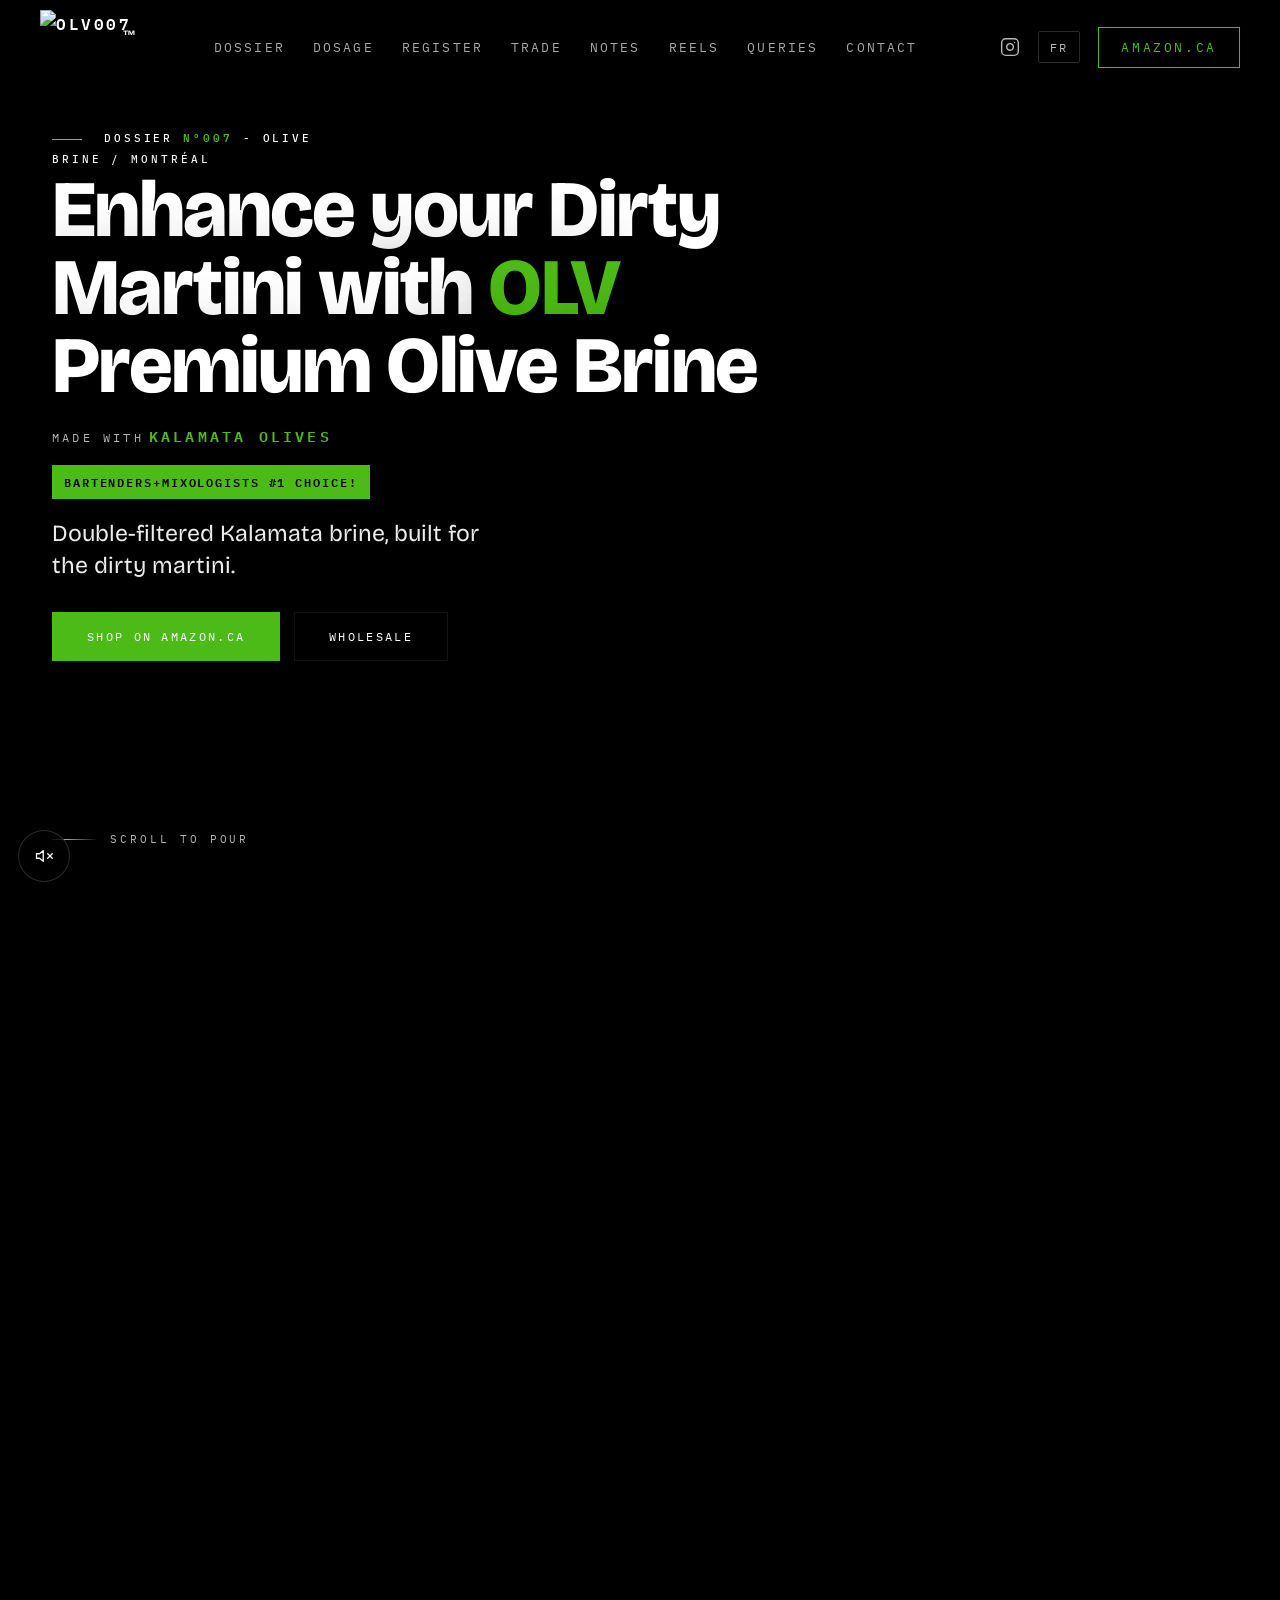
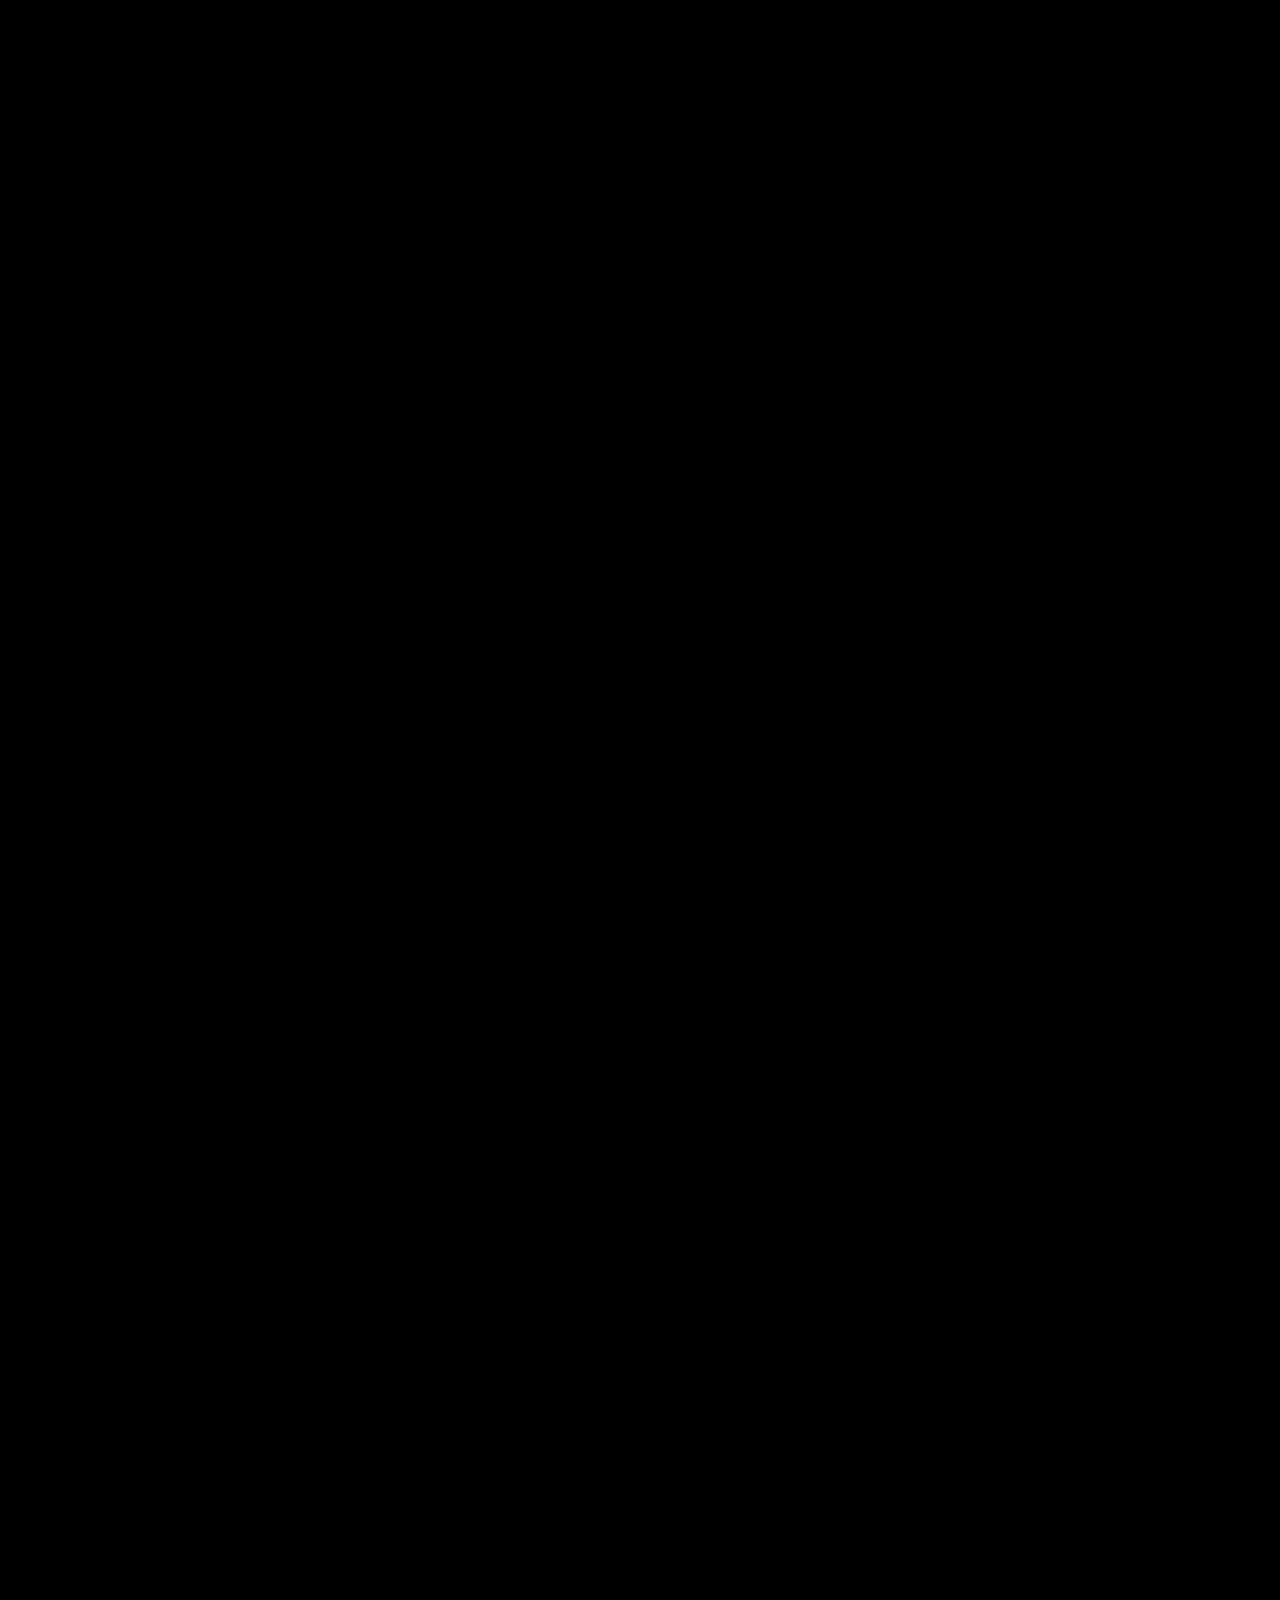
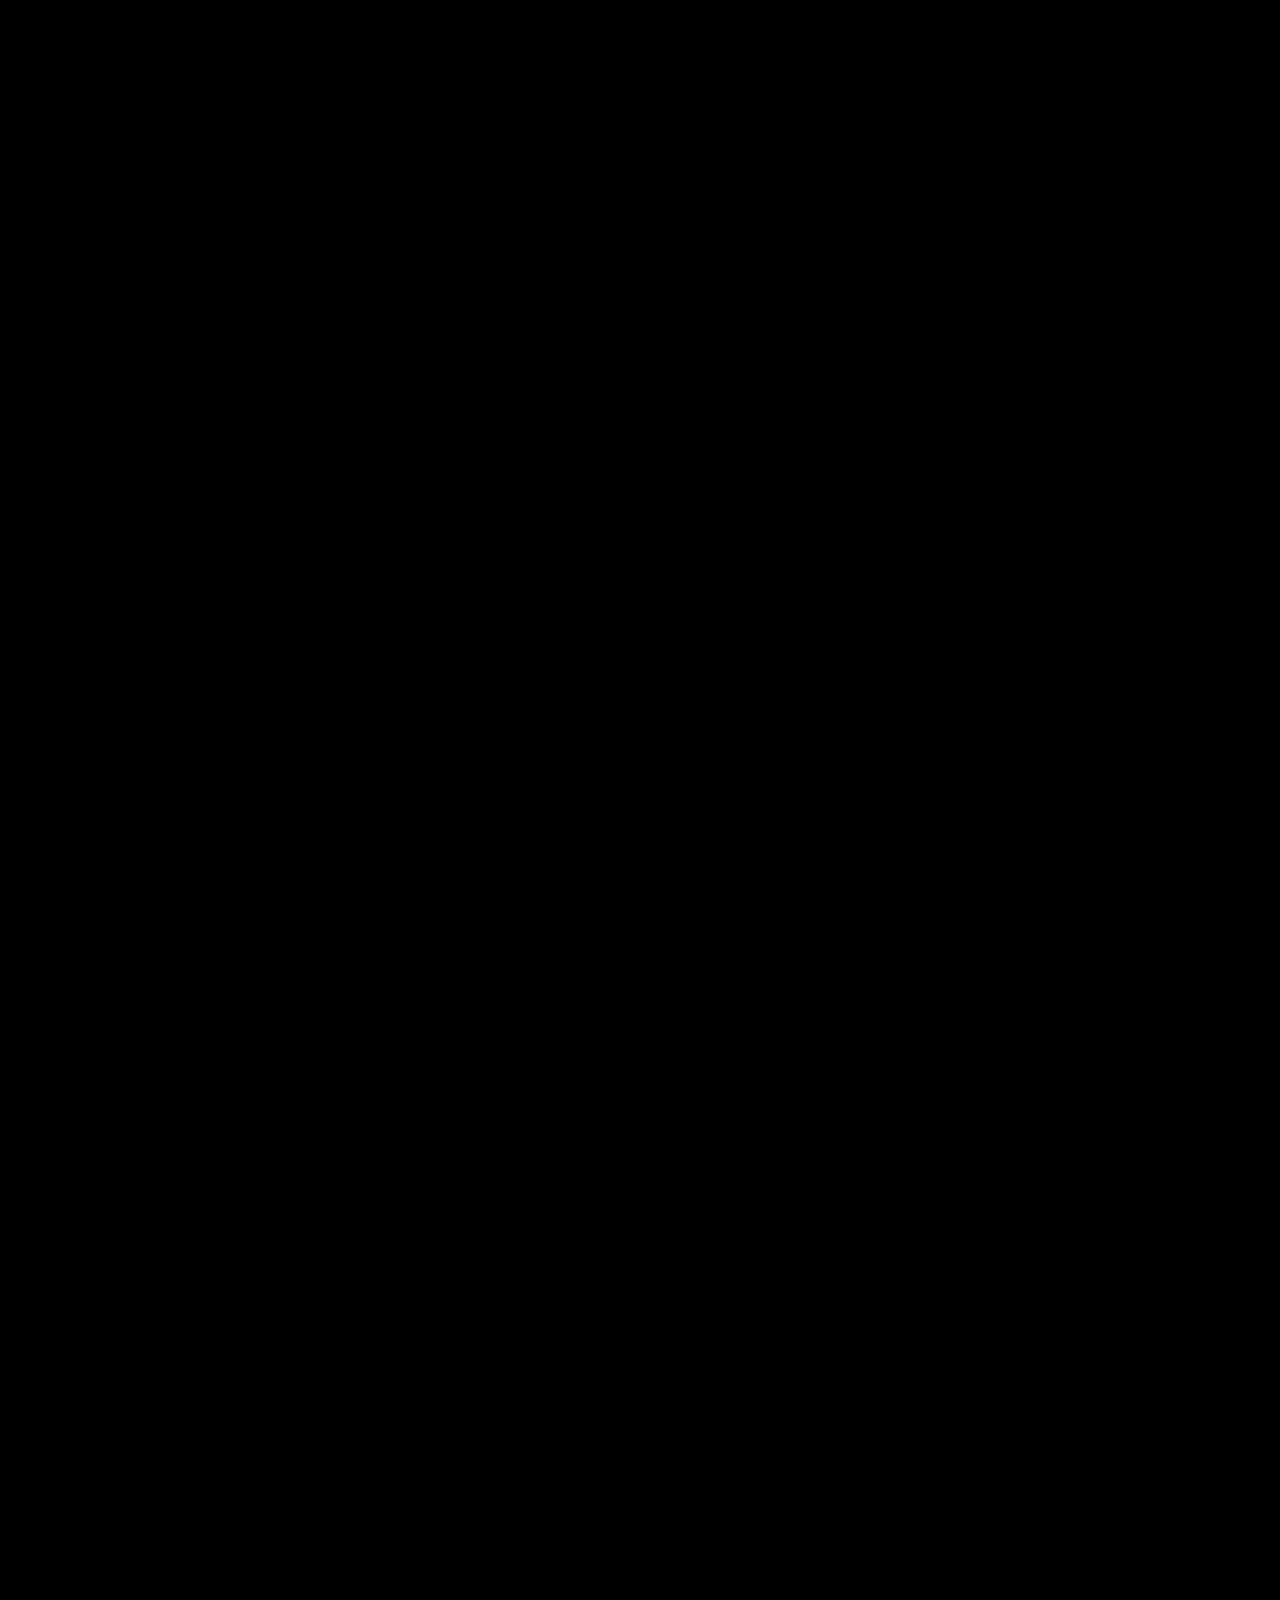
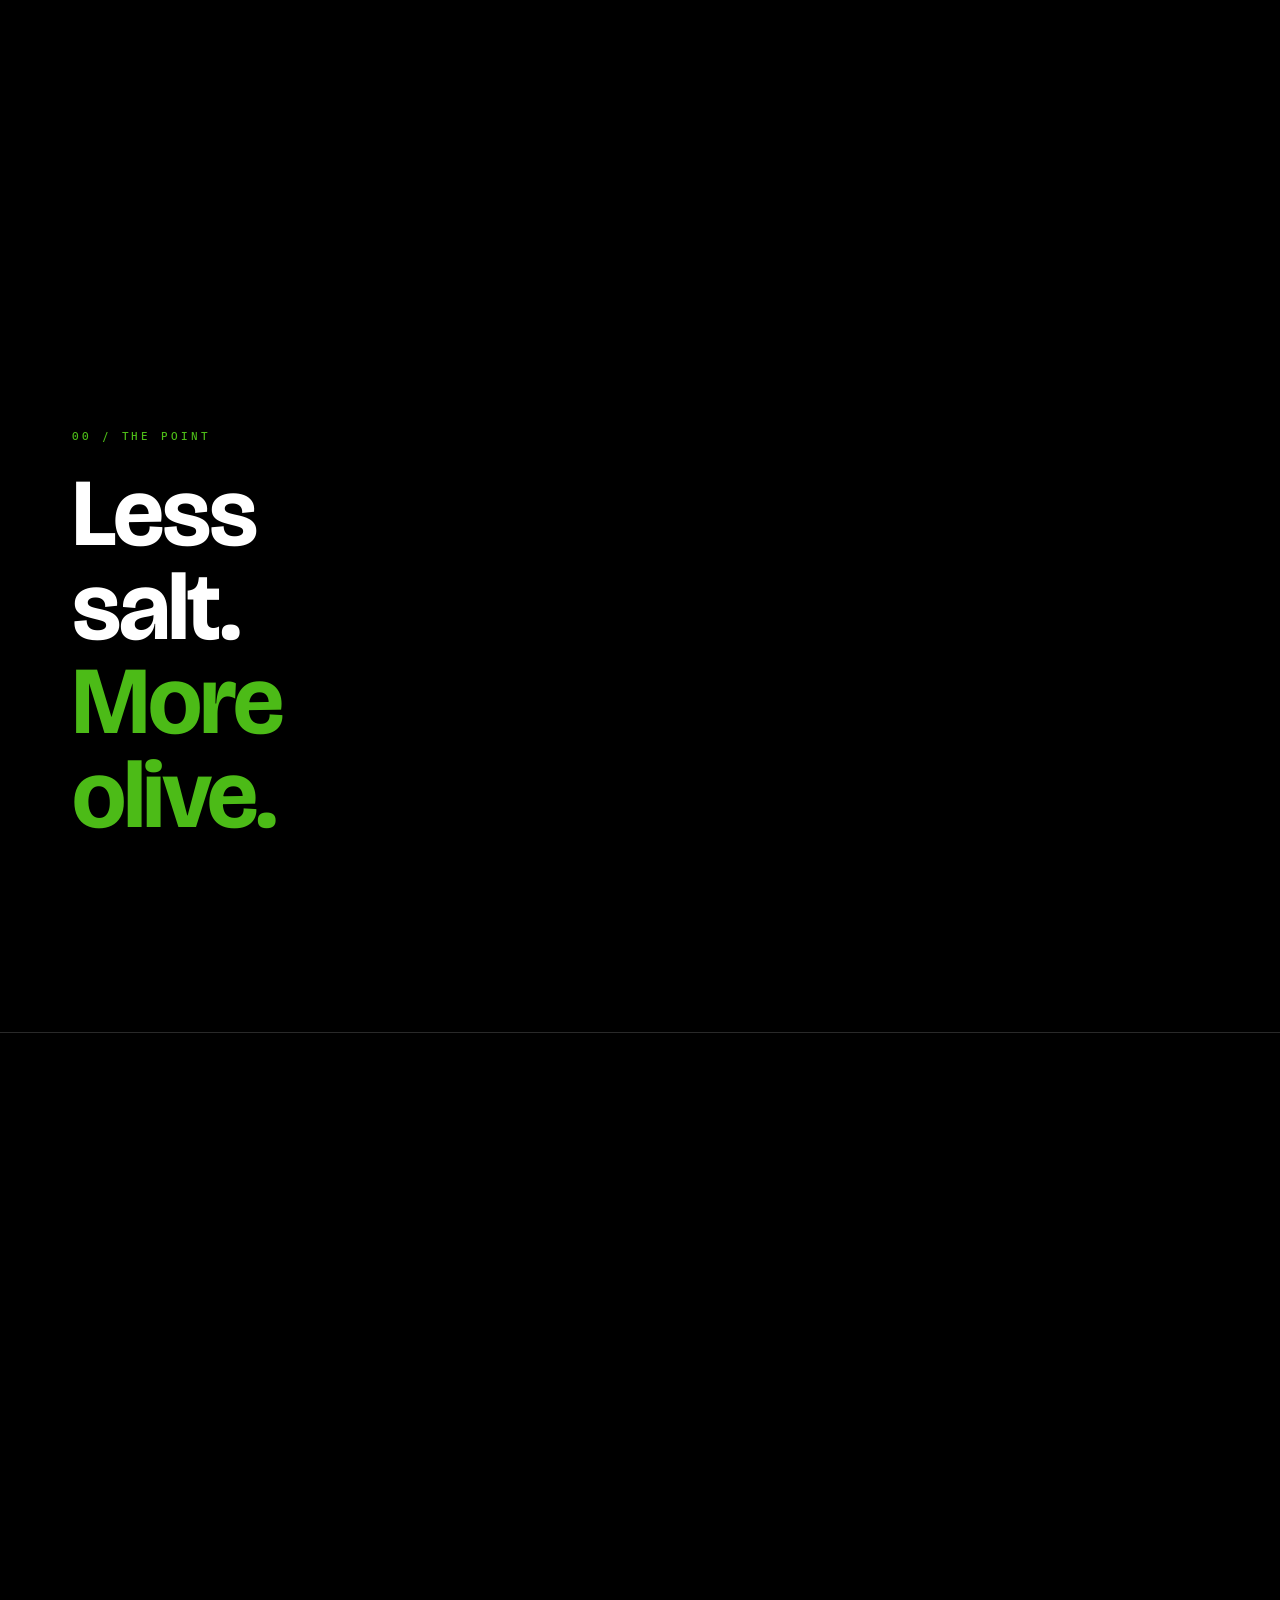
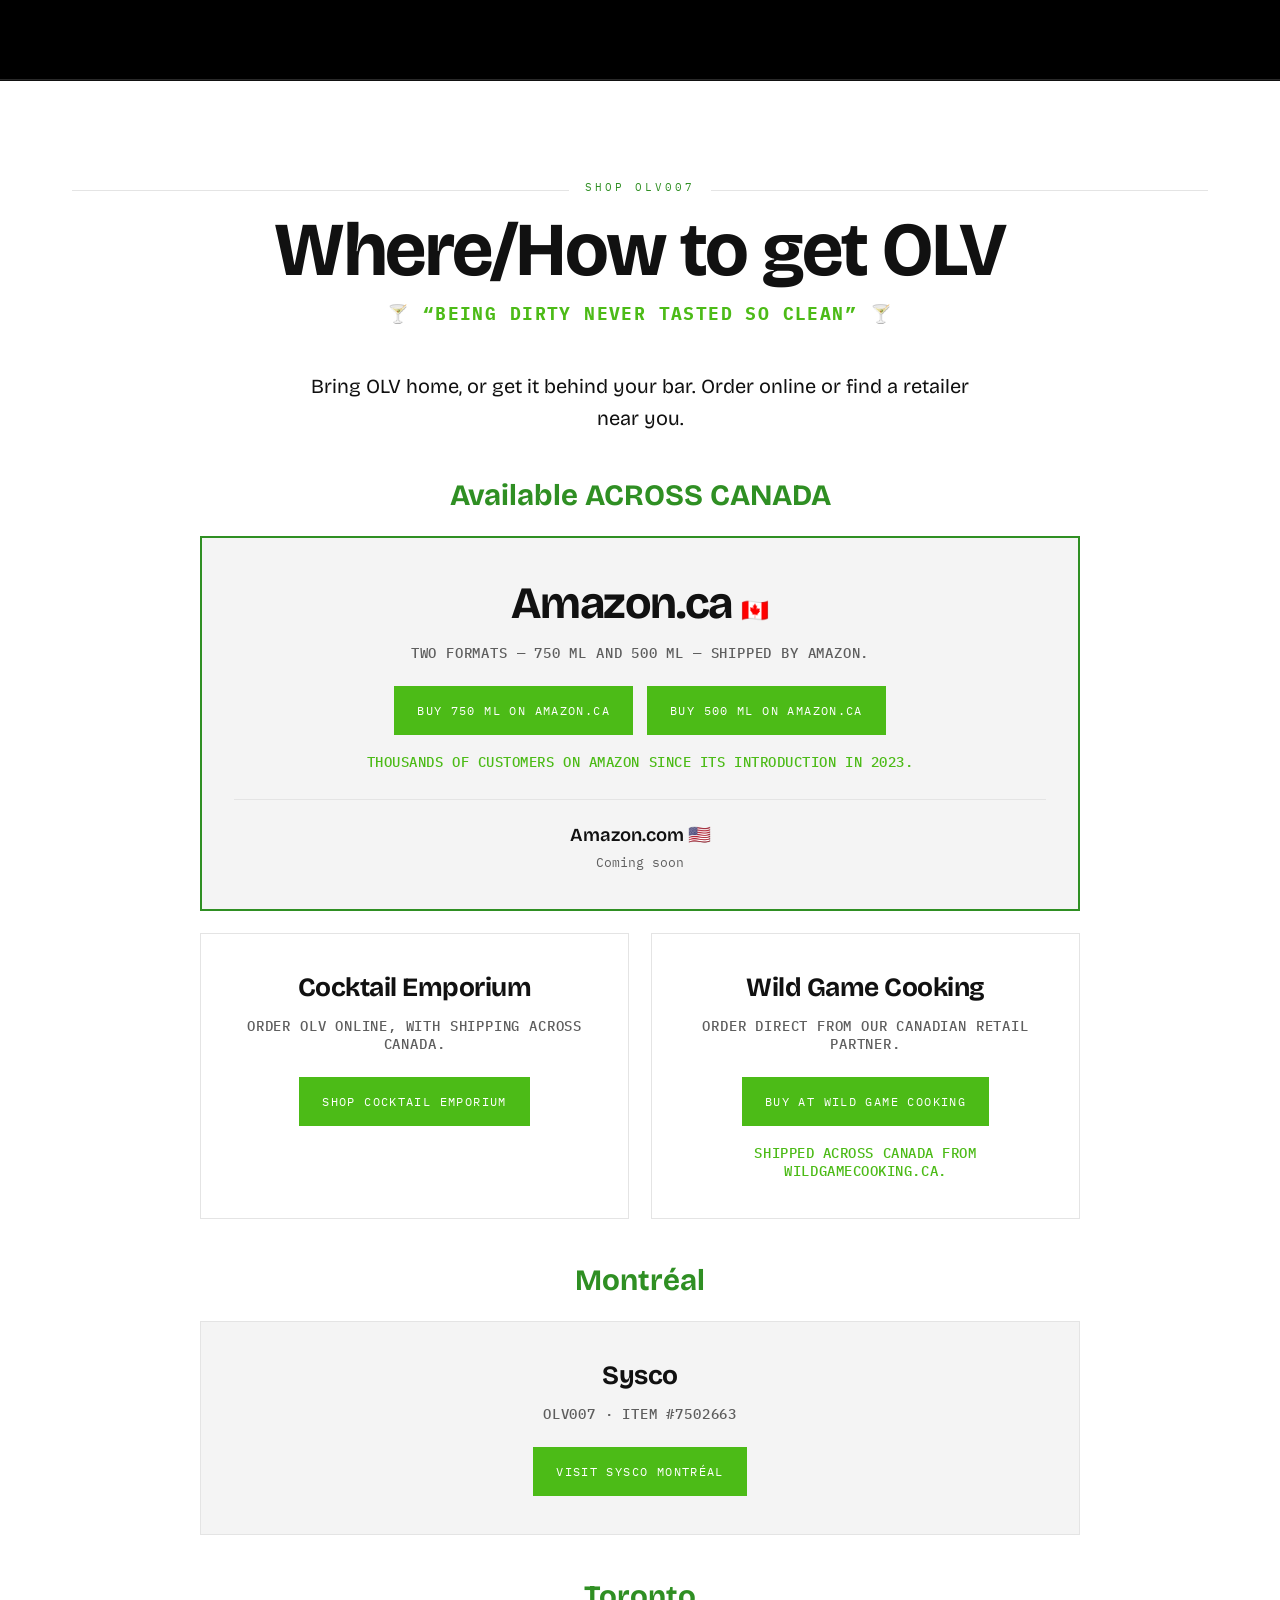
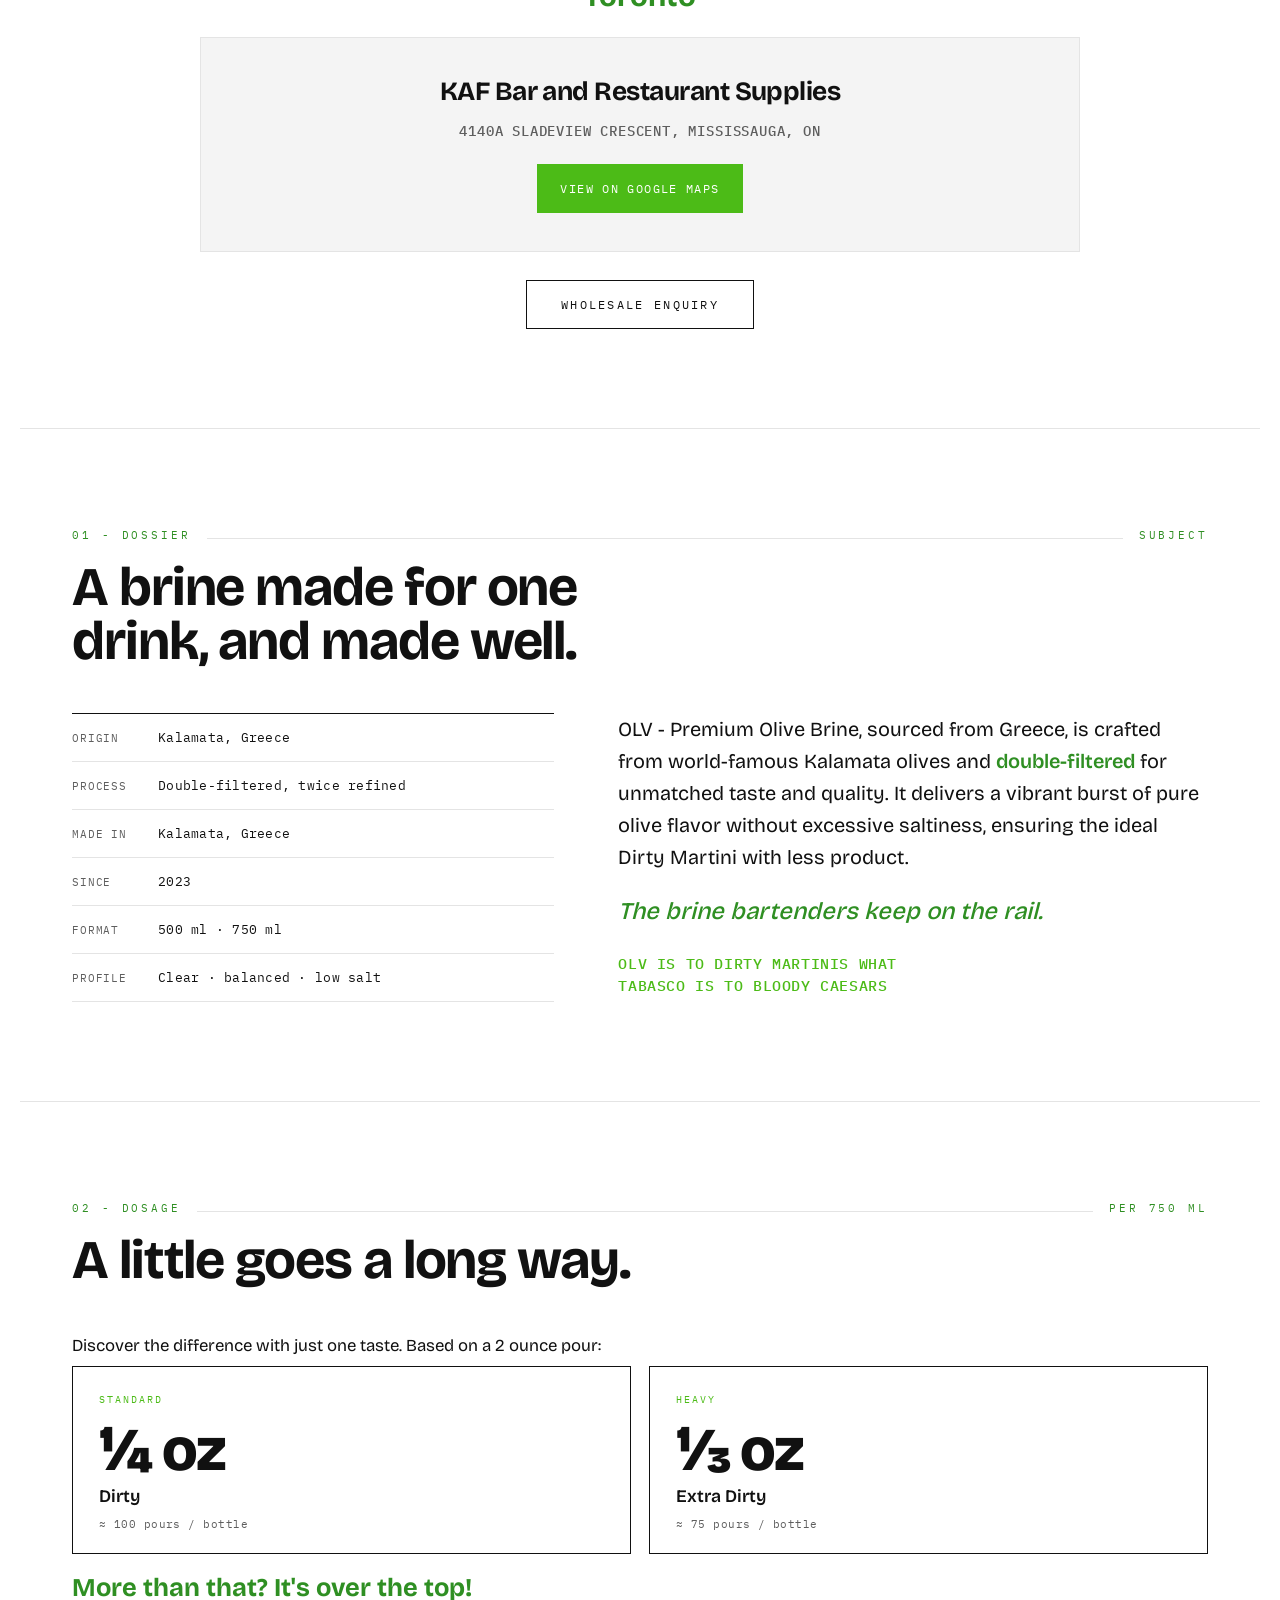
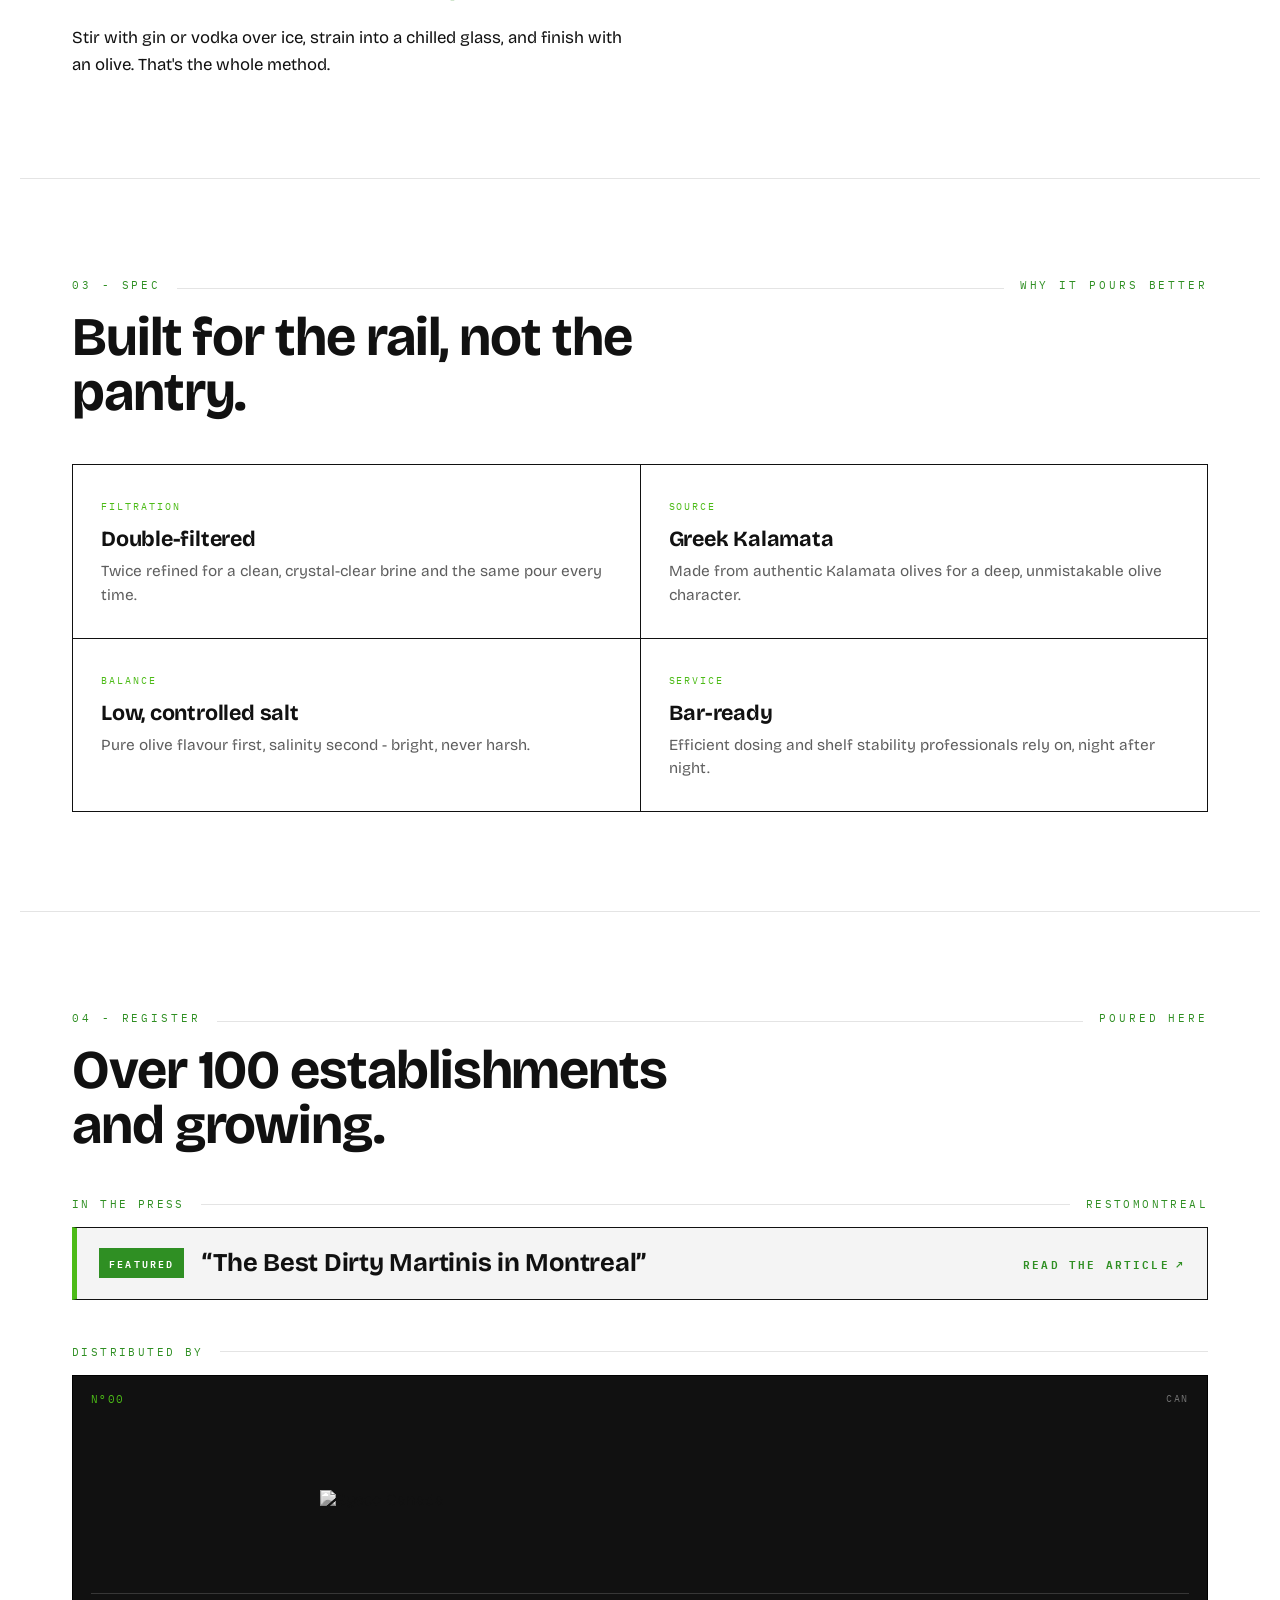
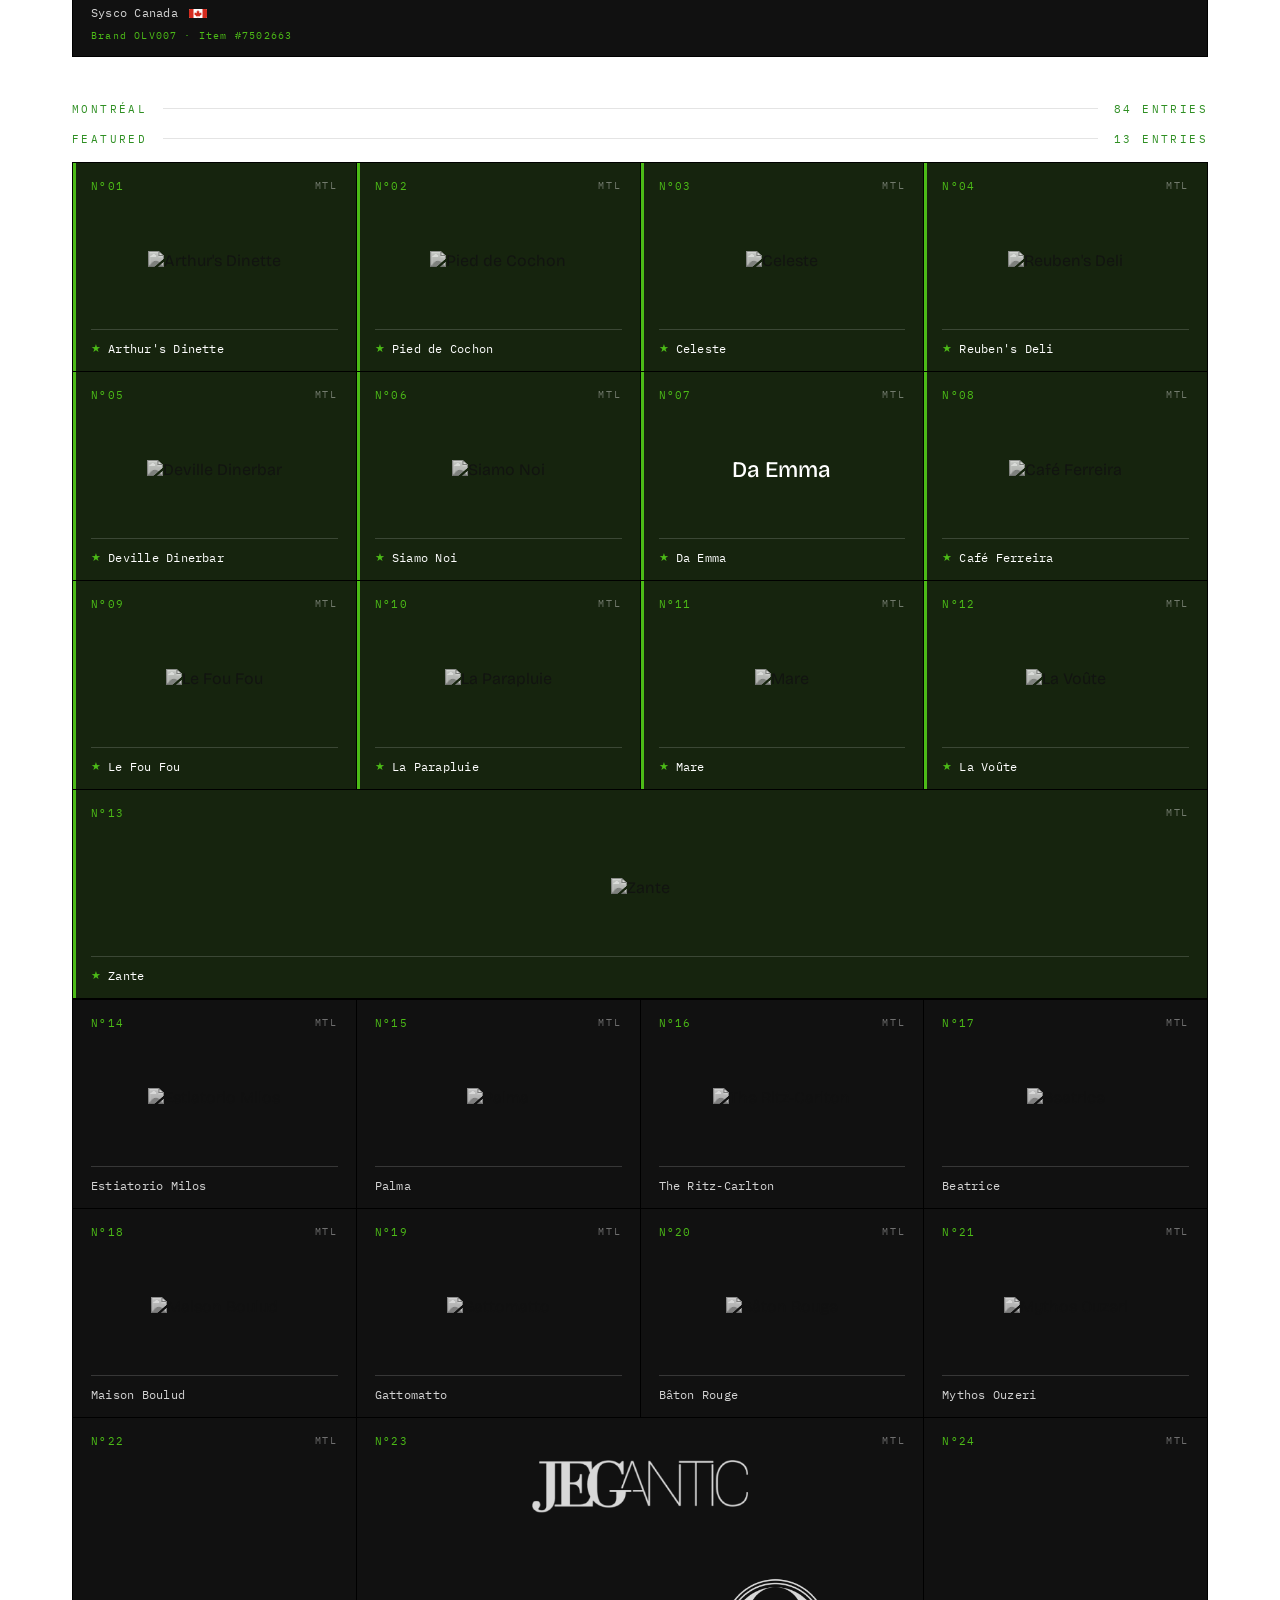
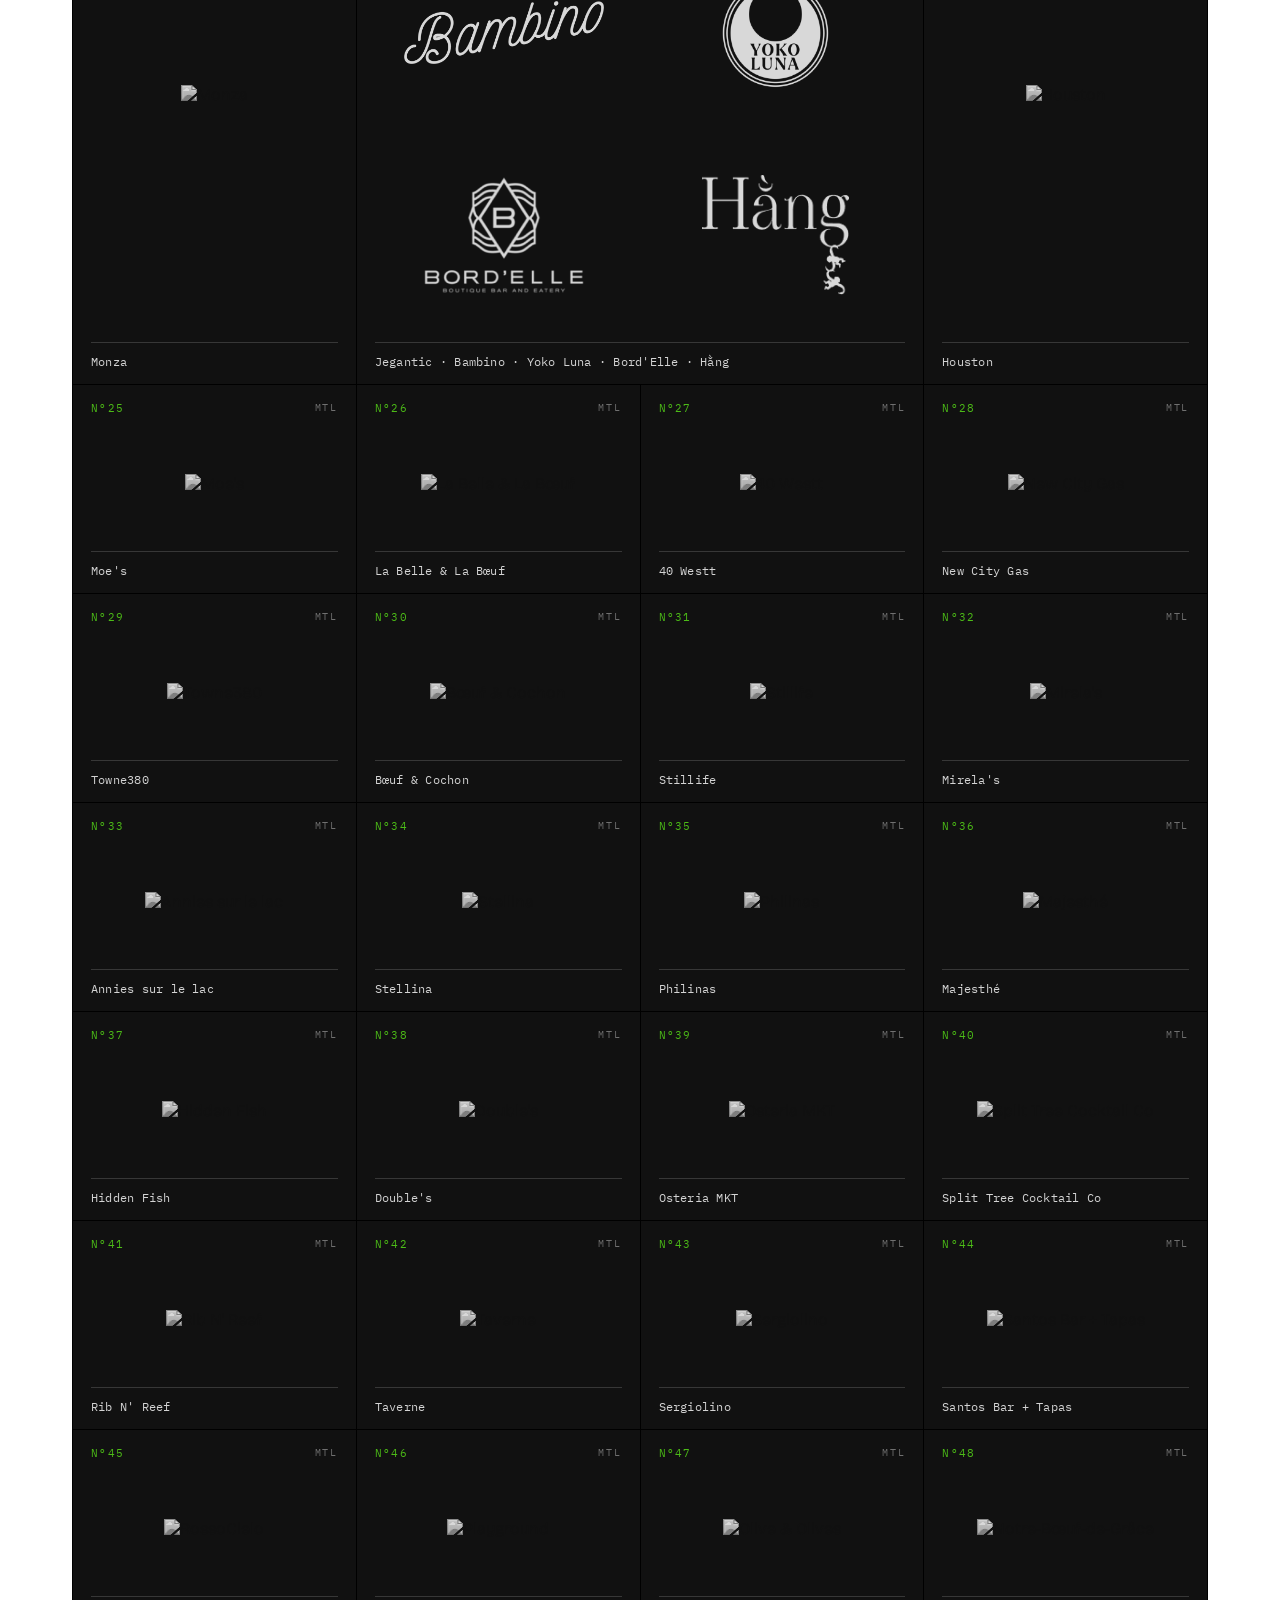
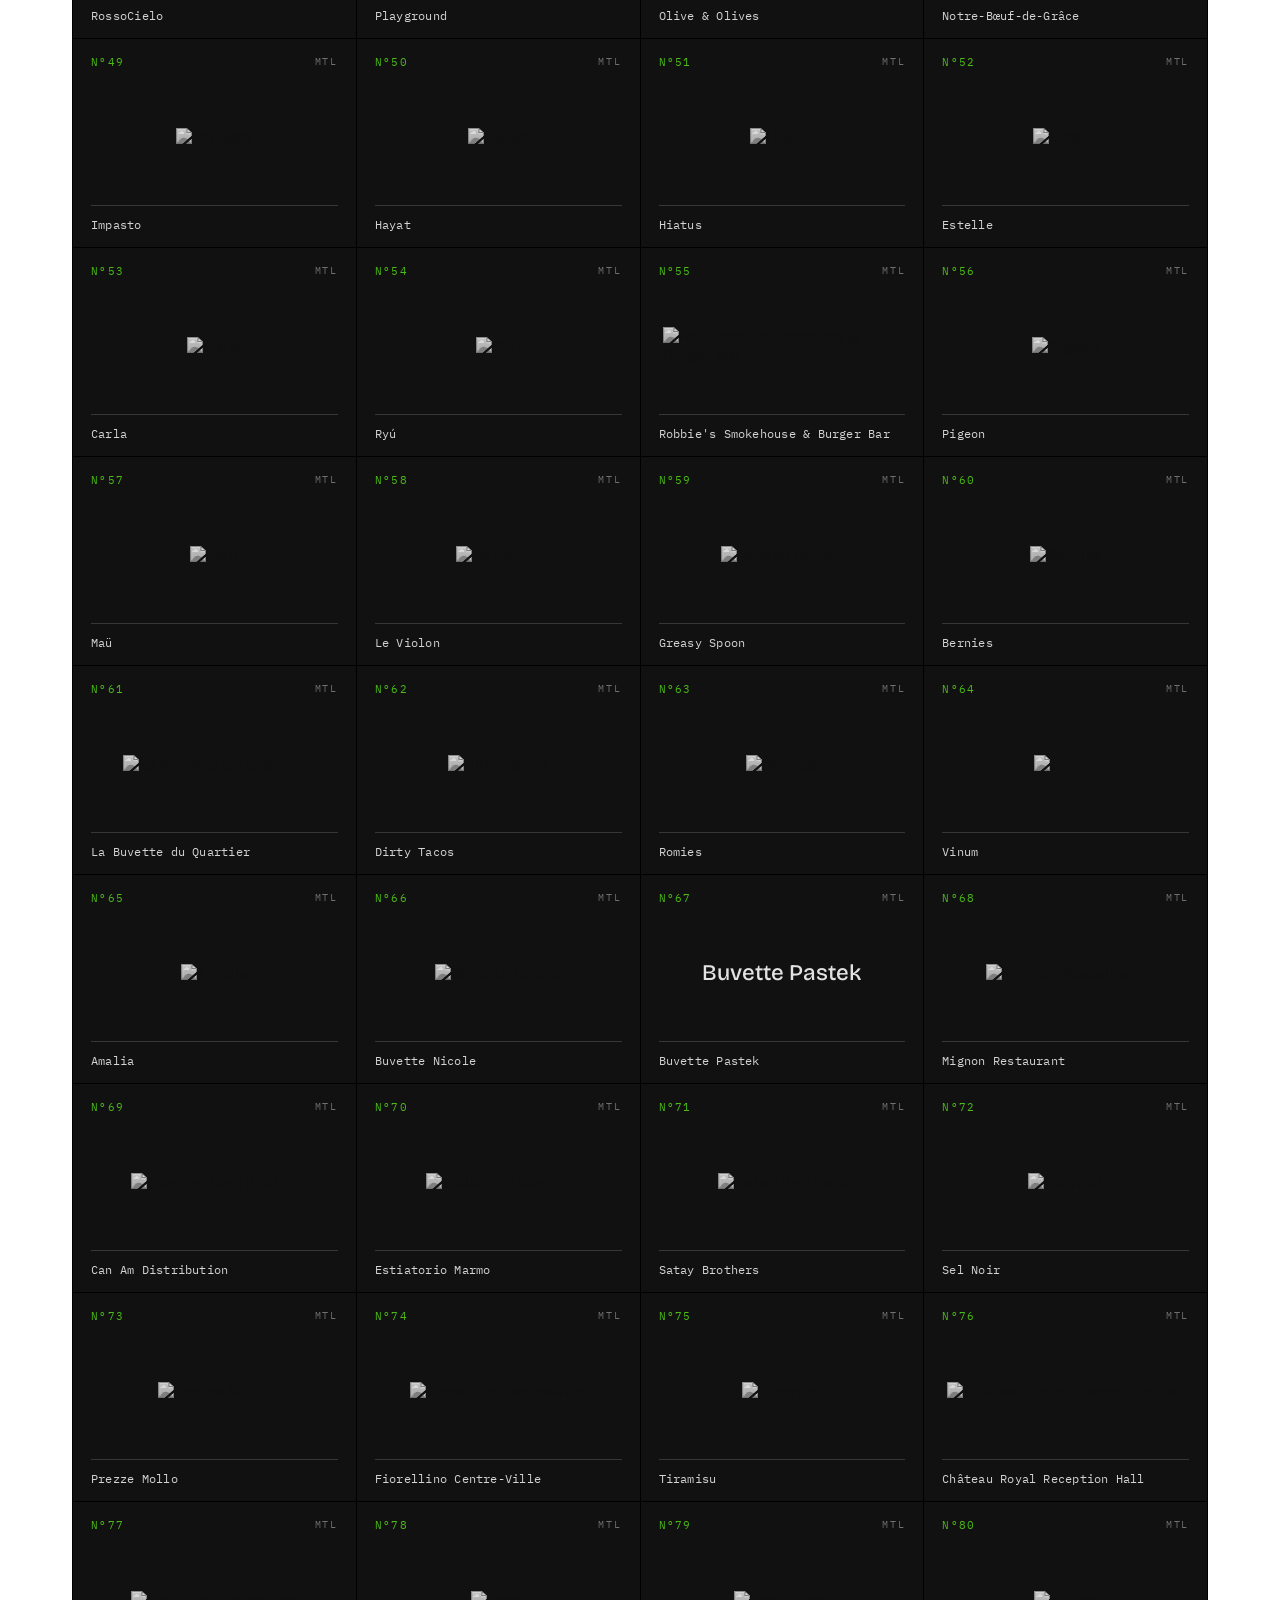
==== index.html @ 9f11c185 "Add Burger Bar Crescent and LouisiNANA logos" ====
<!DOCTYPE html>
<html lang="en">
<head>
  <meta charset="UTF-8" />
  <meta name="viewport" content="width=device-width, initial-scale=1.0" />
  <title>OLV007 - Olive Brine for the Dirty Martini · Dossier N°007</title>
  <meta name="description" content="OLV007 is a double-filtered Greek Kalamata olive brine built for the dirty martini. Made in Kalamata, Greece since 2023 and poured behind 50+ bars." />
  <meta name="theme-color" content="#0b0c08" />

  <!-- Favicon (the "O" mark) -->
  <link rel="icon" href="favicon.ico" sizes="any" />
  <link rel="icon" type="image/png" sizes="32x32" href="assets/favicon/favicon-32.png" />
  <link rel="icon" type="image/png" sizes="192x192" href="assets/favicon/icon-192.png" />
  <link rel="apple-touch-icon" href="assets/favicon/apple-touch-icon.png" />

  <!-- Open Graph -->
  <meta property="og:title" content="OLV007 - Olive Brine for the Dirty Martini" />
  <meta property="og:description" content="Double-filtered Kalamata brine, built for the dirty martini. Montréal, est. 2023." />
  <meta property="og:image" content="assets/img/martini-bg.jpg" />
  <meta property="og:type" content="website" />

  <link rel="preconnect" href="https://fonts.googleapis.com" />
  <link rel="preconnect" href="https://fonts.gstatic.com" crossorigin />
  <link href="https://fonts.googleapis.com/css2?family=Bricolage+Grotesque:opsz,wght@12..96,400;12..96,500;12..96,600;12..96,700;12..96,800&family=IBM+Plex+Mono:ital,wght@0,400;0,500;0,600;1,400&display=swap" rel="stylesheet" />

  <link rel="preload" as="audio" href="assets/audio/Tzivaeri-loop.m4a" />
  <link rel="preload" as="image" href="assets/frames/frame_0001.webp?v=2" media="(min-width: 781px)" />
  <link rel="preload" as="image" href="assets/frames/mobile/frame_0001.webp?v=2" media="(max-width: 780px)" />
  <link rel="stylesheet" href="css/style.css?v=9" />
</head>
<body>

  <!-- ====== LOADER ====== -->
  <div id="loader" class="loader" aria-hidden="true">
    <div class="loader__mark brand-mark"><img src="assets/img/logo-light.png" alt="OLV007" /><sup class="brand-mark__tm">™</sup></div>
    <div class="loader__msg" data-fr="Chargement de la séquence">Loading pour sequence</div>
    <div class="loader__bar"><span id="loaderFill"></span></div>
    <div class="loader__pct" id="loaderPct">0%</div>
  </div>

  <!-- ====== NAV ====== -->
  <header class="nav" id="nav">
    <a href="#top" class="nav__brand brand-mark" aria-label="OLV007 trademark home"><img src="assets/img/logo-light.png" alt="OLV007" /><sup class="brand-mark__tm" aria-hidden="true">™</sup></a>
    <nav class="nav__links">
      <a href="#dossier" data-fr="Dossier">Dossier</a>
      <a href="#dosage" data-fr="Dosage">Dosage</a>
      <a href="#register" data-fr="Registre">Register</a>
      <a href="#trade" data-fr="Commerce">Trade</a>
      <a href="#notes" data-fr="Notes">Notes</a>
      <a href="#reels" data-fr="Reels">Reels</a>
      <a href="#queries" data-fr="Questions">Queries</a>
      <a href="#contact" data-fr="Contact">Contact</a>
    </nav>
    <div class="nav__actions">
      <a class="nav__ig" href="https://instagram.com/olv007_" target="_blank" rel="noopener" aria-label="OLV007 on Instagram">
        <svg viewBox="0 0 24 24" width="20" height="20" fill="none" stroke="currentColor" stroke-width="1.7" stroke-linecap="round" stroke-linejoin="round" aria-hidden="true">
          <rect x="2" y="2" width="20" height="20" rx="5" ry="5"></rect>
          <path d="M16 11.37A4 4 0 1 1 12.63 8 4 4 0 0 1 16 11.37z"></path>
          <line x1="17.5" y1="6.5" x2="17.51" y2="6.5"></line>
        </svg>
      </a>
      <button class="nav__lang" id="langToggle" type="button" aria-label="Switch language">FR</button>
      <a class="nav__cta" href="#acquire" data-fr="Amazon.ca">Amazon.ca</a>
    </div>
  </header>

  <!-- ====== AMBIENT SOUNDTRACK (crossfade loop · user-controlled) ====== -->
  <div class="ambient" id="ambient" data-loop-start="0">
    <button class="ambient__toggle" id="ambientToggle" type="button" aria-pressed="false" aria-label="Play background music" title="Background music">
      <svg class="ambient__icon ambient__icon--muted" viewBox="0 0 24 24" width="18" height="18" fill="none" stroke="currentColor" stroke-width="1.7" stroke-linecap="round" stroke-linejoin="round" aria-hidden="true">
        <path d="M11 5 6 9H2v6h4l5 4V5z"></path><line x1="23" y1="9" x2="17" y2="15"></line><line x1="17" y1="9" x2="23" y2="15"></line>
      </svg>
      <svg class="ambient__icon ambient__icon--on" viewBox="0 0 24 24" width="18" height="18" fill="none" stroke="currentColor" stroke-width="1.7" stroke-linecap="round" stroke-linejoin="round" aria-hidden="true">
        <path d="M11 5 6 9H2v6h4l5 4V5z"></path><path d="M15.54 8.46a5 5 0 0 1 0 7.07"></path><path d="M19.07 4.93a10 10 0 0 1 0 14.14"></path>
      </svg>
    </button>
    <input class="ambient__vol" id="ambientVol" type="range" min="0" max="100" value="18" aria-label="Music volume" />
  </div>

  <!-- ====== FIXED FRAME CANVAS (scrubs the pour, then freezes) ====== -->
  <canvas id="frames" class="frames-bg" aria-hidden="true"></canvas>
  <div class="bg-scrim" id="bgScrim" aria-hidden="true"></div>

  <!-- ====== SCROLL-SCRUB HERO ====== -->
  <section class="scrub" id="top">
    <div class="scrub__overlay">
      <div class="hero" id="hero">
        <p class="hero__file mono" data-fr="<span class=&quot;tick&quot;></span> Dossier <b>N°007</b> - Saumure d'olive / Montréal"><span class="tick"></span> Dossier <b>N°007</b> - Olive Brine / Montréal</p>
        <div class="hero__mid">
          <h1 class="hero__head" data-fr="Rehaussez votre Dirty Martini avec la saumure d'olive premium <span>OLV</span>">Enhance your Dirty Martini with <span>OLV</span> Premium Olive Brine</h1>
          <p class="hero__made"><span data-fr="Faite avec">Made with</span><b data-fr="des olives Kalamata">Kalamata Olives</b></p>
          <p class="hero__claim" data-fr="Le choix n°1 des barmans et mixologues!">Bartenders+Mixologists #1 choice!</p>
          <p class="hero__tag" data-fr="Saumure de Kalamata double-filtrée, conçue pour le dirty martini.">Double-filtered Kalamata brine, built for the dirty martini.</p>
          <div class="hero__cta">
            <a class="btn btn--stamp" href="https://www.amazon.ca/Martini-Filtered-Kalamata-Storage-Ultimate/dp/B0BYLFGWF7" target="_blank" rel="noopener" data-fr="Acheter sur Amazon.ca">Shop on Amazon.ca</a>
            <a class="btn btn--ghost-light" href="#contact" data-fr="Gros volume">Wholesale</a>
          </div>
        </div>
      </div>
      <div class="scroll-cue" id="scrollCue">
        <i></i><span data-fr="Défilez pour verser">Scroll to pour</span>
      </div>
    </div>
  </section>

  <!-- ====== TRANSITION STATEMENT (reads over the resting martini) ====== -->
  <section class="statement reveal">
    <div class="statement__inner">
      <span class="mono" data-fr="00 / L'essentiel">00 / The point</span>
      <h2 class="statement__text" data-fr="Moins de sel. <em>Plus d'olive.</em>">Less salt. <em>More olive.</em></h2>
    </div>
  </section>

  <!-- ====== AMBIENT LOOP (autoplay · muted · looped) ====== -->
  <section class="filmstrip reveal" aria-label="OLV007 in motion">
    <video class="filmstrip__video" autoplay muted loop playsinline preload="none" poster="assets/img/poster.jpg" aria-hidden="true">
      <source src="assets/video/loop.mp4" type="video/mp4" />
    </video>
  </section>

  <!-- ====== PAPER DOSSIER ====== -->
  <main class="dossier">

    <!-- SHOP - featured before the dossier -->
    <section class="sec reveal acquire" id="acquire">
      <div class="sec-head">
        <div class="sec-head__row"><span class="rule"></span><span data-fr="Acheter OLV007">Shop OLV007</span><span class="rule"></span></div>
        <h2 class="sec-head__title" data-fr="Où et comment acheter OLV">Where/How to get OLV</h2>
        <p class="acquire__motto mono" data-fr="🍸 « Être dirty n'a jamais goûté aussi propre » 🍸">🍸 “Being Dirty never tasted so clean” 🍸</p>
      </div>
      <p class="lead" data-fr="Ramenez OLV à la maison, ou installez-le derrière votre bar. Commandez en ligne ou trouvez un détaillant près de chez vous.">Bring OLV home, or get it behind your bar. Order online or find a retailer near you.</p>

      <div class="retail-region" aria-labelledby="canada-heading">
        <h3 class="retail-region__title" id="canada-heading" data-fr="Disponible PARTOUT AU CANADA">Available ACROSS CANADA</h3>
        <div class="stores">
          <!-- Store 01 - Amazon Canada, with USA availability below -->
          <div class="store store--amazon">
            <h4 class="store__amazon-title">Amazon.ca <span role="img" aria-label="Canada">🇨🇦</span></h4>
            <p class="store__note mono" data-fr="Deux formats — 750 ml et 500 ml — expédiés par Amazon.">Two formats — 750 ml and 500 ml — shipped by Amazon.</p>

            <div class="cta-row">
              <a class="btn btn--stamp" href="https://www.amazon.ca/Martini-Filtered-Kalamata-Storage-Ultimate/dp/B0BYLFGWF7" target="_blank" rel="noopener" data-fr="Acheter 750 ml sur Amazon.ca">Buy 750 ml on Amazon.ca</a>
              <a class="btn btn--stamp" href="https://www.amazon.ca/OLV-Martini-Cocktails-Kalamata-Martinis/dp/B0D346K1QR" target="_blank" rel="noopener" data-fr="Acheter 500 ml sur Amazon.ca">Buy 500 ml on Amazon.ca</a>
            </div>
            <p class="store__proof mono" data-fr="Des milliers de clients sur Amazon depuis son lancement en 2023.">Thousands of customers on Amazon since its introduction in 2023.</p>
            <div class="store__upcoming">
              <h5>Amazon.com <span role="img" aria-label="USA">🇺🇸</span></h5>
              <p data-fr="Bientôt disponible">Coming soon</p>
            </div>
          </div>

          <!-- Store 02 - Cocktail Emporium -->
          <div class="store">
            <h4 class="store__title">Cocktail Emporium</h4>
            <p class="store__note mono" data-fr="Commandez OLV en ligne, avec livraison partout au Canada.">Order OLV online, with shipping across Canada.</p>
            <div class="cta-row">
              <a class="btn btn--stamp" href="https://www.cocktailemporium.com/products/olv-olive-brine" target="_blank" rel="noopener" data-fr="Acheter chez Cocktail Emporium">Shop Cocktail Emporium</a>
            </div>
          </div>

          <!-- Store 03 - Wild Game Cooking (direct retail partner) -->
          <div class="store">
            <h4 class="store__title">Wild Game Cooking</h4>
            <p class="store__note mono" data-fr="Commandez directement chez notre partenaire détaillant canadien.">Order direct from our Canadian retail partner.</p>

            <div class="cta-row">
              <a class="btn btn--stamp" href="https://wildgamecooking.ca/ols/products/olv007?utm_content=link_in_bio&amp;utm_medium=social&amp;utm_source=ig" target="_blank" rel="noopener" data-fr="Acheter sur Wild Game Cooking">Buy at Wild Game Cooking</a>
            </div>
            <p class="store__proof mono" data-fr="Expédié partout au Canada depuis wildgamecooking.ca.">Shipped across Canada from wildgamecooking.ca.</p>
          </div>
        </div>
      </div>

      <div class="retail-region" aria-labelledby="montreal-heading">
        <h3 class="retail-region__title" id="montreal-heading">Montréal</h3>
        <div class="store store--local">
          <h4 class="store__title">Sysco</h4>
          <p class="store__note mono" data-fr="OLV007 · Article #7502663">OLV007 · Item #7502663</p>
          <div class="cta-row">
            <a class="btn btn--stamp" href="https://www.sysco.ca/fr/location/montreal" target="_blank" rel="noopener" data-fr="Visiter Sysco Montréal">Visit Sysco Montréal</a>
          </div>
        </div>
      </div>

      <div class="retail-region" aria-labelledby="toronto-heading">
        <h3 class="retail-region__title" id="toronto-heading">Toronto</h3>
        <div class="store store--local">
          <h4 class="store__title">KAF Bar and Restaurant Supplies</h4>
          <p class="store__note mono">4140A Sladeview Crescent, Mississauga, ON</p>
          <div class="cta-row">
            <a class="btn btn--stamp" href="https://www.google.com/maps/search/?api=1&amp;query=KAF+Bar+and+Restaurant+Supplies+4140A+Sladeview+Crescent+Mississauga&amp;query_place_id=ChIJGeYKFZU4K4gRnoCQlaVmAgs" target="_blank" rel="noopener" data-fr="Voir sur Google Maps">View on Google Maps</a>
          </div>
        </div>
      </div>

      <div class="cta-row">
        <a class="btn btn--ghost" href="#contact" data-fr="Demande gros volume">Wholesale enquiry</a>
      </div>
    </section>


    <!-- 01 - DOSSIER -->
    <section class="sec reveal" id="dossier">
      <div class="sec-head">
        <div class="sec-head__row"><span>01 - Dossier</span><span class="rule"></span><span data-fr="Sujet">Subject</span></div>
        <h2 class="sec-head__title" data-fr="Une saumure faite pour un seul verre, et bien faite.">A brine made for one drink, and made well.</h2>
      </div>
      <div class="split">
        <dl class="spec">
          <div class="spec__row"><dt class="spec__k" data-fr="Origine">Origin</dt><dd class="spec__v" data-fr="Kalamata, Grèce">Kalamata, Greece</dd></div>
          <div class="spec__row"><dt class="spec__k" data-fr="Procédé">Process</dt><dd class="spec__v" data-fr="Double-filtrée, deux fois raffinée">Double-filtered, twice refined</dd></div>
          <div class="spec__row"><dt class="spec__k" data-fr="Fabriquée à">Made in</dt><dd class="spec__v" data-fr="Kalamata, Grèce">Kalamata, Greece</dd></div>
          <div class="spec__row"><dt class="spec__k" data-fr="Depuis">Since</dt><dd class="spec__v">2023</dd></div>
          <div class="spec__row"><dt class="spec__k" data-fr="Format">Format</dt><dd class="spec__v">500 ml · 750 ml</dd></div>
          <div class="spec__row"><dt class="spec__k" data-fr="Profil">Profile</dt><dd class="spec__v" data-fr="Claire · équilibrée · peu salée">Clear · balanced · low salt</dd></div>
        </dl>
        <div class="prose">
          <p class="lead" data-fr="OLV - Saumure d'olive premium, provenant de Grèce, est élaborée à partir des olives Kalamata mondialement réputées et <strong>double-filtrée</strong> pour un goût et une qualité inégalés. Elle offre une explosion vive de pur goût d'olive sans salinité excessive, garantissant le Dirty Martini idéal avec moins de produit.">OLV - Premium Olive Brine, sourced from Greece, is crafted from world-famous Kalamata olives and <strong>double-filtered</strong> for unmatched taste and quality. It delivers a vibrant burst of pure olive flavor without excessive saltiness, ensuring the ideal Dirty Martini with less product.</p>
          <p class="note" data-fr="La saumure que les barmans gardent sur le comptoir.">The brine bartenders keep on the rail.</p>
          <p class="statement__sub mono" data-fr="OLV EST AU DIRTY MARTINI CE QUE LE TABASCO EST AU BLOODY CAESAR">OLV IS TO DIRTY MARTINIS WHAT TABASCO IS TO BLOODY CAESARS</p>
        </div>
      </div>
    </section>

    <!-- 02 - DOSAGE -->
    <section class="sec reveal" id="dosage">
      <div class="sec-head">
        <div class="sec-head__row"><span>02 - Dosage</span><span class="rule"></span><span data-fr="Par 750 ml">Per 750 ml</span></div>
        <h2 class="sec-head__title" data-fr="Un peu suffit amplement.">A little goes a long way.</h2>
      </div>
      <p class="dose__intro lead" data-fr="Découvrez la différence en une seule gorgée. Basé sur un versé de 2 onces :">Discover the difference with just one taste. Based on a 2 ounce pour:</p>
      <div class="dose">
        <div class="dose__card">
          <span class="dose__tag" data-fr="Standard">Standard</span>
          <span class="dose__amt">¼ oz</span>
          <span class="dose__name">Dirty</span>
          <span class="dose__sub" data-fr="≈ 100 versés / bouteille">≈ 100 pours / bottle</span>
        </div>
        <div class="dose__card">
          <span class="dose__tag" data-fr="Généreux">Heavy</span>
          <span class="dose__amt">⅓ oz</span>
          <span class="dose__name">Extra Dirty</span>
          <span class="dose__sub" data-fr="≈ 75 versés / bouteille">≈ 75 pours / bottle</span>
        </div>
      </div>
      <p class="dose__over" data-fr="Plus que ça? C'est exagéré!">More than that? It's over the top!</p>
      <p class="dose__foot lead" data-fr="Mélangez avec du gin ou de la vodka sur glace, filtrez dans un verre glacé et terminez avec une olive. Voilà toute la méthode.">Stir with gin or vodka over ice, strain into a chilled glass, and finish with an olive. That's the whole method.</p>
    </section>

    <!-- 03 - SPEC -->
    <section class="sec reveal" id="spec">
      <div class="sec-head">
        <div class="sec-head__row"><span>03 - Spec</span><span class="rule"></span><span data-fr="Pourquoi elle verse mieux">Why it pours better</span></div>
        <h2 class="sec-head__title" data-fr="Conçue pour le bar, pas pour le garde-manger.">Built for the rail, not the pantry.</h2>
      </div>
      <ul class="specs">
        <li>
          <span class="specs__lbl" data-fr="Filtration">Filtration</span>
          <h3 data-fr="Double-filtrée">Double-filtered</h3>
          <p data-fr="Deux fois raffinée pour une saumure propre et cristalline, et le même versé à chaque fois.">Twice refined for a clean, crystal-clear brine and the same pour every time.</p>
        </li>
        <li>
          <span class="specs__lbl" data-fr="Source">Source</span>
          <h3 data-fr="Kalamata grecque">Greek Kalamata</h3>
          <p data-fr="Faite d'authentiques olives Kalamata pour un caractère d'olive profond et inimitable.">Made from authentic Kalamata olives for a deep, unmistakable olive character.</p>
        </li>
        <li>
          <span class="specs__lbl" data-fr="Équilibre">Balance</span>
          <h3 data-fr="Sel faible et maîtrisé">Low, controlled salt</h3>
          <p data-fr="Le goût pur de l'olive d'abord, la salinité ensuite - vif, jamais agressif.">Pure olive flavour first, salinity second - bright, never harsh.</p>
        </li>
        <li>
          <span class="specs__lbl" data-fr="Service">Service</span>
          <h3 data-fr="Prête pour le bar">Bar-ready</h3>
          <p data-fr="Un dosage efficace et une stabilité en tablette sur lesquels les professionnels comptent, soir après soir.">Efficient dosing and shelf stability professionals rely on, night after night.</p>
        </li>
      </ul>
    </section>

    <!-- 04 - REGISTER (signature) -->
    <section class="sec reveal" id="register">
      <div class="sec-head">
        <div class="sec-head__row"><span data-fr="04 - Registre">04 - Register</span><span class="rule"></span><span data-fr="Servie ici">Poured here</span></div>
        <h2 class="sec-head__title" data-fr="Plus de 100 établissements et en croissance.">Over 100 establishments and growing.</h2>
      </div>

      <div class="reg-sub" id="reg-press">
        <div class="reg-sub__head"><span data-fr="Dans la presse">In the press</span><span class="rule"></span><span>RestoMontreal</span></div>
        <a class="press-card" href="https://www.restomontreal.ca/article/the-best-dirty-martinis-in-montreal/2519/en/" target="_blank" rel="noopener">
          <span class="press-card__badge" data-fr="En vedette">Featured</span>
          <span class="press-card__title" data-fr="« Les meilleurs dirty martinis à Montréal »">&ldquo;The Best Dirty Martinis in Montreal&rdquo;</span>
          <span class="press-card__cta" data-fr="Lire l'article">Read the article</span>
        </a>
      </div>

      <div class="reg-sub" id="reg-distributor">
        <div class="reg-sub__head"><span data-fr="Distribué par">Distributed by</span><span class="rule"></span></div>
        <ul class="register register--single">
          <li class="reg__item">
            <span class="reg__no">N°00</span>
            <span class="reg__city">CAN</span>
            <span class="reg__logo"><img src="assets/logos/sysco.png" alt="Sysco Canada" /></span>
            <span class="reg__name">Sysco Canada <svg class="reg__flag" viewBox="0 0 1200 600" aria-hidden="true"><rect width="1200" height="600" fill="#fff"/><rect width="300" height="600" fill="#d52b1e"/><rect x="900" width="300" height="600" fill="#d52b1e"/><path fill="#d52b1e" d="M600 74l-44 82c-5 9-14 8-23 3l-32-16 24 126c5 23-11 23-19 13l-56-62-9 32c-1 4-6 9-12 8l-70-15 18 67c4 15 7 21-4 25l-25 12 121 98c5 4 7 11 5 17l-11 34c42-5 79-12 121-16 4 0 10 6 10 10l-6 124h21l-4-124c0-4 6-10 10-10 42 4 79 11 121 16l-11-34c-2-6 0-13 5-17l121-98-25-12c-11-4-8-10-4-25l18-67-70 15c-6 1-11-4-12-8l-9-32-56 62c-8 10-24 10-19-13l24-126-32 16c-9 5-18 6-23-3z"/></svg></span>
            <span class="reg__meta"><span data-fr="Marque">Brand</span> OLV007 · <span data-fr="Article">Item</span> #7502663</span>
          </li>
        </ul>
      </div>

      <div class="reg-sub" id="reg-montreal">
        <div class="reg-sub__head"><span>Montréal</span><span class="rule"></span><span data-fr="84 entrées">84 entries</span></div>

        <div class="reg-sub__head"><span data-fr="En vedette">Featured</span><span class="rule"></span><span data-fr="13 entrées">13 entries</span></div>
        <ul class="register">
          <li class="reg__item reg__item--star">
            <span class="reg__no">N°01</span>
            <span class="reg__city">MTL</span>
            <span class="reg__logo"><img src="assets/logos/69.webp" alt="Arthur's Dinette" /></span>
            <span class="reg__name"><span class="reg__star" aria-hidden="true">★</span>Arthur's Dinette</span>
          </li>
          <li class="reg__item reg__item--star">
            <span class="reg__no">N°02</span>
            <span class="reg__city">MTL</span>
            <span class="reg__logo"><img src="assets/logos/70.webp" alt="Pied de Cochon" /></span>
            <span class="reg__name"><span class="reg__star" aria-hidden="true">★</span>Pied de Cochon</span>
          </li>
          <li class="reg__item reg__item--star">
            <span class="reg__no">N°03</span>
            <span class="reg__city">MTL</span>
            <span class="reg__logo"><img src="assets/logos/71.webp" alt="Celeste" /></span>
            <span class="reg__name"><span class="reg__star" aria-hidden="true">★</span>Celeste</span>
          </li>
          <li class="reg__item reg__item--star">
            <span class="reg__no">N°04</span>
            <span class="reg__city">MTL</span>
            <span class="reg__logo"><img src="assets/logos/72.webp" alt="Reuben's Deli" /></span>
            <span class="reg__name"><span class="reg__star" aria-hidden="true">★</span>Reuben's Deli</span>
          </li>
          <li class="reg__item reg__item--star">
            <span class="reg__no">N°05</span>
            <span class="reg__city">MTL</span>
            <span class="reg__logo"><img src="assets/logos/73.webp" alt="Deville Dinerbar" /></span>
            <span class="reg__name"><span class="reg__star" aria-hidden="true">★</span>Deville Dinerbar</span>
          </li>
          <li class="reg__item reg__item--star">
            <span class="reg__no">N°06</span>
            <span class="reg__city">MTL</span>
            <span class="reg__logo"><img src="assets/logos/74.webp" alt="Siamo Noi" /></span>
            <span class="reg__name"><span class="reg__star" aria-hidden="true">★</span>Siamo Noi</span>
          </li>
          <li class="reg__item reg__item--text reg__item--star">
            <span class="reg__no">N°07</span>
            <span class="reg__city">MTL</span>
            <span class="reg__wordmark">Da Emma</span>
            <span class="reg__name"><span class="reg__star" aria-hidden="true">★</span>Da Emma</span>
          </li>
          <li class="reg__item reg__item--star">
            <span class="reg__no">N°08</span>
            <span class="reg__city">MTL</span>
            <span class="reg__logo"><img src="assets/logos/75.webp" alt="Café Ferreira" /></span>
            <span class="reg__name"><span class="reg__star" aria-hidden="true">★</span>Café Ferreira</span>
          </li>
          <li class="reg__item reg__item--star">
            <span class="reg__no">N°09</span>
            <span class="reg__city">MTL</span>
            <span class="reg__logo"><img src="assets/logos/76.webp" alt="Le Fou Fou" /></span>
            <span class="reg__name"><span class="reg__star" aria-hidden="true">★</span>Le Fou Fou</span>
          </li>
          <li class="reg__item reg__item--star">
            <span class="reg__no">N°10</span>
            <span class="reg__city">MTL</span>
            <span class="reg__logo"><img src="assets/logos/77.webp" alt="La Parapluie" /></span>
            <span class="reg__name"><span class="reg__star" aria-hidden="true">★</span>La Parapluie</span>
          </li>
          <li class="reg__item reg__item--star">
            <span class="reg__no">N°11</span>
            <span class="reg__city">MTL</span>
            <span class="reg__logo"><img src="assets/logos/78.webp" alt="Mare" /></span>
            <span class="reg__name"><span class="reg__star" aria-hidden="true">★</span>Mare</span>
          </li>
          <li class="reg__item reg__item--star">
            <span class="reg__no">N°12</span>
            <span class="reg__city">MTL</span>
            <span class="reg__logo"><img src="assets/logos/79.webp" alt="La Voûte" /></span>
            <span class="reg__name"><span class="reg__star" aria-hidden="true">★</span>La Voûte</span>
          </li>
          <li class="reg__item reg__item--star reg__item--full">
            <span class="reg__no">N°13</span>
            <span class="reg__city">MTL</span>
            <span class="reg__logo"><img src="assets/logos/80.webp" alt="Zante" /></span>
            <span class="reg__name"><span class="reg__star" aria-hidden="true">★</span>Zante</span>
          </li>
        </ul>

        <ul class="register">
          <li class="reg__item">
            <span class="reg__no">N°14</span>
            <span class="reg__city">MTL</span>
            <span class="reg__logo"><img src="assets/logos/37.webp" alt="Estiatorio Milos" /></span>
            <span class="reg__name">Estiatorio Milos</span>
          </li>
          <li class="reg__item">
            <span class="reg__no">N°15</span>
            <span class="reg__city">MTL</span>
            <span class="reg__logo"><img src="assets/logos/1.webp" alt="Palma" /></span>
            <span class="reg__name">Palma</span>
          </li>
          <li class="reg__item">
            <span class="reg__no">N°16</span>
            <span class="reg__city">MTL</span>
            <span class="reg__logo"><img src="assets/logos/2.webp" alt="The Ritz-Carlton" /></span>
            <span class="reg__name">The Ritz-Carlton</span>
          </li>
          <li class="reg__item">
            <span class="reg__no">N°17</span>
            <span class="reg__city">MTL</span>
            <span class="reg__logo"><img src="assets/logos/3.webp" alt="Beatrice" /></span>
            <span class="reg__name">Beatrice</span>
          </li>
          <li class="reg__item">
            <span class="reg__no">N°18</span>
            <span class="reg__city">MTL</span>
            <span class="reg__logo"><img src="assets/logos/4.webp" alt="Maison Boulud" /></span>
            <span class="reg__name">Maison Boulud</span>
          </li>
          <li class="reg__item">
            <span class="reg__no">N°19</span>
            <span class="reg__city">MTL</span>
            <span class="reg__logo"><img src="assets/logos/5.webp" alt="Gattomatto" /></span>
            <span class="reg__name">Gattomatto</span>
          </li>
          <li class="reg__item">
            <span class="reg__no">N°20</span>
            <span class="reg__city">MTL</span>
            <span class="reg__logo"><img src="assets/logos/6.webp" alt="Bâton Rouge" /></span>
            <span class="reg__name">Bâton Rouge</span>
          </li>
          <li class="reg__item">
            <span class="reg__no">N°21</span>
            <span class="reg__city">MTL</span>
            <span class="reg__logo"><img src="assets/logos/7.webp" alt="Mythos Ouzeri" /></span>
            <span class="reg__name">Mythos Ouzeri</span>
          </li>
          <li class="reg__item">
            <span class="reg__no">N°22</span>
            <span class="reg__city">MTL</span>
            <span class="reg__logo"><img src="assets/logos/8.webp" alt="Monza" /></span>
            <span class="reg__name">Monza</span>
          </li>
          <li class="reg__item reg__item--group">
            <span class="reg__no">N°23</span>
            <span class="reg__city">MTL</span>
            <span class="reg__group-brand"><img src="assets/logos/jegantic.png" width="320" height="78" alt="Jegantic" /></span>
            <span class="reg__logo reg__logo--group">
              <img class="reg__logo--light" src="assets/logos/bambino.png" width="750" height="239" alt="Bambino" />
              <img class="reg__logo--light" src="assets/logos/yoko-luna.png" width="191" height="195" alt="Yoko Luna" />
              <img class="reg__logo--light" src="assets/logos/bordelle.png" width="270" height="195" alt="Bord'Elle" />
              <img src="assets/logos/hang.png" width="161" height="131" alt="Hằng" />
            </span>
            <span class="reg__name">Jegantic · Bambino · Yoko Luna · Bord'Elle · Hằng</span>
          </li>
          <li class="reg__item">
            <span class="reg__no">N°24</span>
            <span class="reg__city">MTL</span>
            <span class="reg__logo"><img src="assets/logos/10.webp" alt="Houston" /></span>
            <span class="reg__name">Houston</span>
          </li>
          <li class="reg__item">
            <span class="reg__no">N°25</span>
            <span class="reg__city">MTL</span>
            <span class="reg__logo"><img src="assets/logos/11.webp" alt="Moe's" /></span>
            <span class="reg__name">Moe's</span>
          </li>
          <li class="reg__item">
            <span class="reg__no">N°26</span>
            <span class="reg__city">MTL</span>
            <span class="reg__logo"><img src="assets/logos/12.webp" alt="La Belle &amp; La Bœuf" /></span>
            <span class="reg__name">La Belle &amp; La Bœuf</span>
          </li>
          <li class="reg__item">
            <span class="reg__no">N°27</span>
            <span class="reg__city">MTL</span>
            <span class="reg__logo"><img src="assets/logos/14.webp" alt="40 Westt" /></span>
            <span class="reg__name">40 Westt</span>
          </li>
          <li class="reg__item">
            <span class="reg__no">N°28</span>
            <span class="reg__city">MTL</span>
            <span class="reg__logo"><img src="assets/logos/15.webp" alt="New City Gas" /></span>
            <span class="reg__name">New City Gas</span>
          </li>
          <li class="reg__item">
            <span class="reg__no">N°29</span>
            <span class="reg__city">MTL</span>
            <span class="reg__logo"><img src="assets/logos/16.webp" alt="Towne380" /></span>
            <span class="reg__name">Towne380</span>
          </li>
          <li class="reg__item">
            <span class="reg__no">N°30</span>
            <span class="reg__city">MTL</span>
            <span class="reg__logo"><img src="assets/logos/17.webp" alt="Bœuf &amp; Cochon" /></span>
            <span class="reg__name">Bœuf &amp; Cochon</span>
          </li>
          <li class="reg__item">
            <span class="reg__no">N°31</span>
            <span class="reg__city">MTL</span>
            <span class="reg__logo"><img src="assets/logos/18.webp" alt="Stillife" /></span>
            <span class="reg__name">Stillife</span>
          </li>
          <li class="reg__item">
            <span class="reg__no">N°32</span>
            <span class="reg__city">MTL</span>
            <span class="reg__logo"><img src="assets/logos/19.webp" alt="Mirela's" /></span>
            <span class="reg__name">Mirela's</span>
          </li>
          <li class="reg__item">
            <span class="reg__no">N°33</span>
            <span class="reg__city">MTL</span>
            <span class="reg__logo"><img src="assets/logos/20.webp" alt="Annies sur le lac" /></span>
            <span class="reg__name">Annies sur le lac</span>
          </li>
          <li class="reg__item">
            <span class="reg__no">N°34</span>
            <span class="reg__city">MTL</span>
            <span class="reg__logo"><img src="assets/logos/21.webp" alt="Stellina" /></span>
            <span class="reg__name">Stellina</span>
          </li>
          <li class="reg__item">
            <span class="reg__no">N°35</span>
            <span class="reg__city">MTL</span>
            <span class="reg__logo"><img src="assets/logos/22.webp" alt="Philinas" /></span>
            <span class="reg__name">Philinas</span>
          </li>
          <li class="reg__item">
            <span class="reg__no">N°36</span>
            <span class="reg__city">MTL</span>
            <span class="reg__logo"><img src="assets/logos/23.webp" alt="Majesthé" /></span>
            <span class="reg__name">Majesthé</span>
          </li>
          <li class="reg__item">
            <span class="reg__no">N°37</span>
            <span class="reg__city">MTL</span>
            <span class="reg__logo"><img src="assets/logos/24.webp" alt="Hidden Fish" /></span>
            <span class="reg__name">Hidden Fish</span>
          </li>
          <li class="reg__item">
            <span class="reg__no">N°38</span>
            <span class="reg__city">MTL</span>
            <span class="reg__logo"><img src="assets/logos/25.webp" alt="Double's" /></span>
            <span class="reg__name">Double's</span>
          </li>
          <li class="reg__item">
            <span class="reg__no">N°39</span>
            <span class="reg__city">MTL</span>
            <span class="reg__logo"><img src="assets/logos/26.webp" alt="Osteria MKT" /></span>
            <span class="reg__name">Osteria MKT</span>
          </li>
          <li class="reg__item">
            <span class="reg__no">N°40</span>
            <span class="reg__city">MTL</span>
            <span class="reg__logo"><img src="assets/logos/27.webp" alt="Split Tree Cocktail Co" /></span>
            <span class="reg__name">Split Tree Cocktail Co</span>
          </li>
          <li class="reg__item">
            <span class="reg__no">N°41</span>
            <span class="reg__city">MTL</span>
            <span class="reg__logo"><img src="assets/logos/29.webp" alt="Rib N' Reef" /></span>
            <span class="reg__name">Rib N' Reef</span>
          </li>
          <li class="reg__item">
            <span class="reg__no">N°42</span>
            <span class="reg__city">MTL</span>
            <span class="reg__logo"><img src="assets/logos/30.webp" alt="Taverne" /></span>
            <span class="reg__name">Taverne</span>
          </li>
          <li class="reg__item">
            <span class="reg__no">N°43</span>
            <span class="reg__city">MTL</span>
            <span class="reg__logo"><img src="assets/logos/31.webp" alt="Sergiolino" /></span>
            <span class="reg__name">Sergiolino</span>
          </li>
          <li class="reg__item">
            <span class="reg__no">N°44</span>
            <span class="reg__city">MTL</span>
            <span class="reg__logo"><img src="assets/logos/32.webp" alt="Santos Bar + Tapas" /></span>
            <span class="reg__name">Santos Bar + Tapas</span>
          </li>
          <li class="reg__item">
            <span class="reg__no">N°45</span>
            <span class="reg__city">MTL</span>
            <span class="reg__logo"><img src="assets/logos/33.webp" alt="RossoCielo" /></span>
            <span class="reg__name">RossoCielo</span>
          </li>
          <li class="reg__item">
            <span class="reg__no">N°46</span>
            <span class="reg__city">MTL</span>
            <span class="reg__logo"><img src="assets/logos/34.webp" alt="Playground" /></span>
            <span class="reg__name">Playground</span>
          </li>
          <li class="reg__item">
            <span class="reg__no">N°47</span>
            <span class="reg__city">MTL</span>
            <span class="reg__logo"><img src="assets/logos/35.webp" alt="Olive &amp; Olives" /></span>
            <span class="reg__name">Olive &amp; Olives</span>
          </li>
          <li class="reg__item">
            <span class="reg__no">N°48</span>
            <span class="reg__city">MTL</span>
            <span class="reg__logo"><img src="assets/logos/36.webp" alt="Notre-Bœuf-de-Grâce" /></span>
            <span class="reg__name">Notre-Bœuf-de-Grâce</span>
          </li>
          <li class="reg__item">
            <span class="reg__no">N°49</span>
            <span class="reg__city">MTL</span>
            <span class="reg__logo"><img src="assets/logos/39.webp" alt="Impasto" /></span>
            <span class="reg__name">Impasto</span>
          </li>
          <li class="reg__item">
            <span class="reg__no">N°50</span>
            <span class="reg__city">MTL</span>
            <span class="reg__logo"><img src="assets/logos/40.webp" alt="Hayat" /></span>
            <span class="reg__name">Hayat</span>
          </li>
          <li class="reg__item">
            <span class="reg__no">N°51</span>
            <span class="reg__city">MTL</span>
            <span class="reg__logo"><img src="assets/logos/41.webp" alt="Hiatus" /></span>
            <span class="reg__name">Hiatus</span>
          </li>
          <li class="reg__item">
            <span class="reg__no">N°52</span>
            <span class="reg__city">MTL</span>
            <span class="reg__logo"><img src="assets/logos/42.webp" alt="Estelle" /></span>
            <span class="reg__name">Estelle</span>
          </li>
          <li class="reg__item">
            <span class="reg__no">N°53</span>
            <span class="reg__city">MTL</span>
            <span class="reg__logo"><img src="assets/logos/43.webp" alt="Carla" /></span>
            <span class="reg__name">Carla</span>
          </li>
          <li class="reg__item">
            <span class="reg__no">N°54</span>
            <span class="reg__city">MTL</span>
            <span class="reg__logo"><img src="assets/logos/44.webp" alt="Ryú" /></span>
            <span class="reg__name">Ryú</span>
          </li>
          <li class="reg__item">
            <span class="reg__no">N°55</span>
            <span class="reg__city">MTL</span>
            <span class="reg__logo"><img src="assets/logos/45.webp" alt="Robbie's Smokehouse &amp; Burger Bar" /></span>
            <span class="reg__name">Robbie's Smokehouse &amp; Burger Bar</span>
          </li>
          <li class="reg__item">
            <span class="reg__no">N°56</span>
            <span class="reg__city">MTL</span>
            <span class="reg__logo"><img src="assets/logos/46.webp" alt="Pigeon" /></span>
            <span class="reg__name">Pigeon</span>
          </li>
          <li class="reg__item">
            <span class="reg__no">N°57</span>
            <span class="reg__city">MTL</span>
            <span class="reg__logo"><img src="assets/logos/47.webp" alt="Maü" /></span>
            <span class="reg__name">Maü</span>
          </li>
          <li class="reg__item">
            <span class="reg__no">N°58</span>
            <span class="reg__city">MTL</span>
            <span class="reg__logo"><img src="assets/logos/48.webp" alt="Le Violon" /></span>
            <span class="reg__name">Le Violon</span>
          </li>
          <li class="reg__item">
            <span class="reg__no">N°59</span>
            <span class="reg__city">MTL</span>
            <span class="reg__logo"><img src="assets/logos/49.webp" alt="Greasy Spoon" /></span>
            <span class="reg__name">Greasy Spoon</span>
          </li>
          <li class="reg__item">
            <span class="reg__no">N°60</span>
            <span class="reg__city">MTL</span>
            <span class="reg__logo"><img src="assets/logos/50.webp" alt="Bernies" /></span>
            <span class="reg__name">Bernies</span>
          </li>
          <li class="reg__item">
            <span class="reg__no">N°61</span>
            <span class="reg__city">MTL</span>
            <span class="reg__logo"><img src="assets/logos/51.webp" alt="La Buvette du Quartier" /></span>
            <span class="reg__name">La Buvette du Quartier</span>
          </li>
          <li class="reg__item">
            <span class="reg__no">N°62</span>
            <span class="reg__city">MTL</span>
            <span class="reg__logo"><img src="assets/logos/52.webp" alt="Dirty Tacos" /></span>
            <span class="reg__name">Dirty Tacos</span>
          </li>
          <li class="reg__item">
            <span class="reg__no">N°63</span>
            <span class="reg__city">MTL</span>
            <span class="reg__logo"><img src="assets/logos/53.webp" alt="Romies" /></span>
            <span class="reg__name">Romies</span>
          </li>
          <li class="reg__item">
            <span class="reg__no">N°64</span>
            <span class="reg__city">MTL</span>
            <span class="reg__logo"><img src="assets/logos/54.webp" alt="Vinum" /></span>
            <span class="reg__name">Vinum</span>
          </li>
          <li class="reg__item">
            <span class="reg__no">N°65</span>
            <span class="reg__city">MTL</span>
            <span class="reg__logo"><img src="assets/logos/81.webp" alt="Amalia" /></span>
            <span class="reg__name">Amalia</span>
          </li>
          <li class="reg__item">
            <span class="reg__no">N°66</span>
            <span class="reg__city">MTL</span>
            <span class="reg__logo"><img src="assets/logos/82.webp" alt="Buvette Nicole" /></span>
            <span class="reg__name">Buvette Nicole</span>
          </li>
          <li class="reg__item reg__item--text">
            <span class="reg__no">N°67</span>
            <span class="reg__city">MTL</span>
            <span class="reg__wordmark">Buvette Pastek</span>
            <span class="reg__name">Buvette Pastek</span>
          </li>
          <li class="reg__item">
            <span class="reg__no">N°68</span>
            <span class="reg__city">MTL</span>
            <span class="reg__logo"><img src="assets/logos/83.webp" alt="Mignon Restaurant" /></span>
            <span class="reg__name">Mignon Restaurant</span>
          </li>
          <li class="reg__item">
            <span class="reg__no">N°69</span>
            <span class="reg__city">MTL</span>
            <span class="reg__logo"><img src="assets/logos/84.webp" alt="Can Am Distribution" /></span>
            <span class="reg__name">Can Am Distribution</span>
          </li>
          <li class="reg__item">
            <span class="reg__no">N°70</span>
            <span class="reg__city">MTL</span>
            <span class="reg__logo"><img src="assets/logos/85.webp" alt="Estiatorio Marmo" /></span>
            <span class="reg__name">Estiatorio Marmo</span>
          </li>
          <li class="reg__item">
            <span class="reg__no">N°71</span>
            <span class="reg__city">MTL</span>
            <span class="reg__logo"><img src="assets/logos/86.webp" alt="Satay Brothers" /></span>
            <span class="reg__name">Satay Brothers</span>
          </li>
          <li class="reg__item">
            <span class="reg__no">N°72</span>
            <span class="reg__city">MTL</span>
            <span class="reg__logo"><img src="assets/logos/87.webp" alt="Sel Noir" /></span>
            <span class="reg__name">Sel Noir</span>
          </li>
          <li class="reg__item">
            <span class="reg__no">N°73</span>
            <span class="reg__city">MTL</span>
            <span class="reg__logo"><img src="assets/logos/88.webp" alt="Prezze Mollo" /></span>
            <span class="reg__name">Prezze Mollo</span>
          </li>
          <li class="reg__item">
            <span class="reg__no">N°74</span>
            <span class="reg__city">MTL</span>
            <span class="reg__logo"><img src="assets/logos/89.webp" alt="Fiorellino Centre-Ville" /></span>
            <span class="reg__name">Fiorellino Centre-Ville</span>
          </li>
          <li class="reg__item">
            <span class="reg__no">N°75</span>
            <span class="reg__city">MTL</span>
            <span class="reg__logo"><img src="assets/logos/90.webp" alt="Tiramisu" /></span>
            <span class="reg__name">Tiramisu</span>
          </li>
          <li class="reg__item">
            <span class="reg__no">N°76</span>
            <span class="reg__city">MTL</span>
            <span class="reg__logo"><img src="assets/logos/91.webp" alt="Château Royal Reception Hall" /></span>
            <span class="reg__name">Château Royal Reception Hall</span>
          </li>
          <li class="reg__item">
            <span class="reg__no">N°77</span>
            <span class="reg__city">MTL</span>
            <span class="reg__logo"><img src="assets/logos/36.webp" alt="NBG — All Locations" /></span>
            <span class="reg__name">NBG — All Locations</span>
          </li>
          <li class="reg__item">
            <span class="reg__no">N°78</span>
            <span class="reg__city">MTL</span>
            <span class="reg__logo"><img src="assets/logos/92.webp" alt="Orexi" /></span>
            <span class="reg__name">Orexi</span>
          </li>
          <li class="reg__item">
            <span class="reg__no">N°79</span>
            <span class="reg__city">MTL</span>
            <span class="reg__logo"><img src="assets/logos/93.webp" alt="Park Sushi" /></span>
            <span class="reg__name">Park Sushi</span>
          </li>
          <li class="reg__item">
            <span class="reg__no">N°80</span>
            <span class="reg__city">MTL</span>
            <span class="reg__logo"><img src="assets/logos/94.webp" alt="Yubari" /></span>
            <span class="reg__name">Yubari</span>
          </li>
          <li class="reg__item">
            <span class="reg__no">N°81</span>
            <span class="reg__city">MTL</span>
            <span class="reg__logo"><a href="https://www.cocktailemporium.com/products/olv-olive-brine" target="_blank" rel="noopener"><img src="assets/logos/95.webp" alt="Cocktail Emporium" /></a></span>
            <span class="reg__name">Cocktail Emporium</span>
          </li>
          <li class="reg__item">
            <span class="reg__no">N°82</span>
            <span class="reg__city">MTL</span>
            <span class="reg__logo"><img class="reg__logo--light" src="assets/logos/avli.png" width="2556" height="1561" alt="Estiatorio Avli" loading="lazy" /></span>
            <span class="reg__name">Estiatorio Avli · Marché Central</span>
          </li>
          <li class="reg__item">
            <span class="reg__no">N°83</span>
            <span class="reg__city">MTL</span>
            <span class="reg__logo"><img class="reg__logo--light" src="assets/logos/burger-bar-crescent.png" width="1200" height="1200" alt="Burger Bar Crescent" loading="lazy" /></span>
            <span class="reg__name">Burger Bar Crescent</span>
          </li>
          <li class="reg__item">
            <span class="reg__no">N°84</span>
            <span class="reg__city">LAVAL</span>
            <span class="reg__logo"><img src="assets/logos/louisinana.gif" width="1208" height="1230" alt="LouisiNANA" loading="lazy" /></span>
            <span class="reg__name">LouisiNANA · Centropolis Laval</span>
          </li>
        </ul>
      </div>

      <div class="reg-sub" id="reg-toronto">
        <div class="reg-sub__head"><span>Toronto</span><span class="rule"></span><span data-fr="16 entrées">16 entries</span></div>
        <ul class="register">
          <li class="reg__item">
            <span class="reg__no">N°01</span>
            <span class="reg__city">GTA</span>
            <span class="reg__logo"><a href="https://kafsupplies.com/" target="_blank" rel="noopener"><img src="assets/logos/96.webp" alt="KAF" /></a></span>
            <span class="reg__name"><a class="reg__link" href="https://kafsupplies.com/" target="_blank" rel="noopener">KAF</a> — restaurant and bar distribution for the GTA</span>
          </li>
          <li class="reg__item">
            <span class="reg__no">N°02</span>
            <span class="reg__city">YYZ</span>
            <span class="reg__logo"><img src="assets/logos/37a.webp" alt="Estiatorio Milos" /></span>
            <span class="reg__name">Estiatorio Milos</span>
          </li>
          <li class="reg__item">
            <span class="reg__no">N°03</span>
            <span class="reg__city">YYZ</span>
            <span class="reg__logo"><img src="assets/logos/55.webp" alt="Aera" /></span>
            <span class="reg__name">Aera</span>
          </li>
          <li class="reg__item">
            <span class="reg__no">N°04</span>
            <span class="reg__city">YYZ</span>
            <span class="reg__logo"><img src="assets/logos/56.webp" alt="Apt 200" /></span>
            <span class="reg__name">Apt 200</span>
          </li>
          <li class="reg__item">
            <span class="reg__no">N°05</span>
            <span class="reg__city">YYZ</span>
            <span class="reg__logo"><img src="assets/logos/57.webp" alt="Kouklas" /></span>
            <span class="reg__name">Kouklas</span>
          </li>
          <li class="reg__item">
            <span class="reg__no">N°06</span>
            <span class="reg__city">YYZ</span>
            <span class="reg__logo"><img src="assets/logos/58.webp" alt="Mamakas Taverna" /></span>
            <span class="reg__name">Mamakas Taverna</span>
          </li>
          <li class="reg__item">
            <span class="reg__no">N°07</span>
            <span class="reg__city">YYZ</span>
            <span class="reg__logo"><img src="assets/logos/59.webp" alt="Bisha Hotel · Kost / Mister C" /></span>
            <span class="reg__name">Bisha Hotel · Kost / Mister C</span>
          </li>
          <li class="reg__item">
            <span class="reg__no">N°08</span>
            <span class="reg__city">YYZ</span>
            <span class="reg__logo"><img src="assets/logos/60.webp" alt="Black &amp; Blue Steakhouse" /></span>
            <span class="reg__name">Black &amp; Blue Steakhouse</span>
          </li>
          <li class="reg__item">
            <span class="reg__no">N°09</span>
            <span class="reg__city">YYZ</span>
            <span class="reg__logo"><img src="assets/logos/61.webp" alt="Buvette Resto" /></span>
            <span class="reg__name">Buvette Resto</span>
          </li>
          <li class="reg__item">
            <span class="reg__no">N°10</span>
            <span class="reg__city">YYZ</span>
            <span class="reg__logo"><img src="assets/logos/62.webp" alt="DiMario Trattoria" /></span>
            <span class="reg__name">DiMario Trattoria</span>
          </li>
          <li class="reg__item">
            <span class="reg__no">N°11</span>
            <span class="reg__city">YYZ</span>
            <span class="reg__logo"><img src="assets/logos/63.webp" alt="Kasa Moto" /></span>
            <span class="reg__name">Kasa Moto</span>
          </li>
          <li class="reg__item">
            <span class="reg__no">N°12</span>
            <span class="reg__city">YYZ</span>
            <span class="reg__logo"><img src="assets/logos/64.webp" alt="Mademoiselle" /></span>
            <span class="reg__name">Mademoiselle</span>
          </li>
          <li class="reg__item">
            <span class="reg__no">N°13</span>
            <span class="reg__city">YYZ</span>
            <span class="reg__logo"><img src="assets/logos/65.webp" alt="Omni King Edward Hotel" /></span>
            <span class="reg__name">Omni King Edward Hotel</span>
          </li>
          <li class="reg__item">
            <span class="reg__no">N°14</span>
            <span class="reg__city">YYZ</span>
            <span class="reg__logo"><img src="assets/logos/66.webp" alt="Portland Square · Primadonna" /></span>
            <span class="reg__name">Portland Square · Primadonna</span>
          </li>
          <li class="reg__item">
            <span class="reg__no">N°15</span>
            <span class="reg__city">YYZ</span>
            <span class="reg__logo"><img src="assets/logos/67.webp" alt="Sofia" /></span>
            <span class="reg__name">Sofia</span>
          </li>
          <li class="reg__item">
            <span class="reg__no">N°16</span>
            <span class="reg__city">YYZ</span>
            <span class="reg__logo"><img src="assets/logos/68.webp" alt="Via Allegro" /></span>
            <span class="reg__name">Via Allegro</span>
          </li>
        </ul>
      </div>
    </section>

    <!-- 05 - TRADE -->
    <section class="sec reveal" id="trade">
      <div class="sec-head">
        <div class="sec-head__row"><span data-fr="05 - Commerce">05 - Trade</span><span class="rule"></span><span data-fr="Distributeurs et gros volume">Distributor &amp; wholesale</span></div>
        <h2 class="sec-head__title" data-fr="L'atout qu'attend tout programme de martini.">The upgrade every martini program needs.</h2>
      </div>
      <p class="lead" data-fr="La plupart des bars utilisent la saumure du pot d'olives sans y penser. <strong>OLV007</strong> est conçue spécifiquement pour la performance en cocktail — salinité équilibrée, clarté et profondeur qui font passer chaque Dirty Martini du standard à l'exceptionnel.">Most bars use olive-jar brine as an afterthought. <strong>OLV007</strong> is crafted specifically for cocktail performance — balanced salinity, clarity, and depth that take every Dirty Martini from standard to exceptional.</p>

      <div class="trade-cols">
        <div class="trade-col">
          <span class="trade-col__lbl" data-fr="Pourquoi les distributeurs et propriétaires choisissent OLV007">Why distributors &amp; bar owners choose OLV007</span>
          <ul class="trade-list">
            <li data-fr="Différenciation premium face aux concurrents">Premium differentiation from competitors</li>
            <li data-fr="Produit à forte marge et faible encombrement">High-margin, low-footprint product</li>
            <li data-fr="Excellent coût par cocktail">Strong cost-per-cocktail performance</li>
            <li data-fr="Commandes répétées constantes des programmes de martini">Consistent repeat orders from staple martini programs</li>
            <li data-fr="Renforce le positionnement premium des bars et restaurants">Supports premium bar and restaurant positioning</li>
          </ul>
        </div>
        <div class="trade-col">
          <span class="trade-col__lbl" data-fr="Ce qui distingue OLV007">What makes OLV007 different</span>
          <ul class="trade-list">
            <li data-fr="Élaborée à partir d'olives Kalamata premium">Crafted from premium Kalamata olives</li>
            <li data-fr="Double-filtrée pour douceur et clarté">Double-filtered for smoothness and clarity</li>
            <li data-fr="Salinité équilibrée (jamais agressive ni trouble)">Balanced salinity (never harsh or cloudy)</li>
            <li data-fr="Conçue pour les Dirty et Extra Dirty Martinis">Designed specifically for Dirty &amp; Extra Dirty Martinis</li>
            <li data-fr="Format professionnel 750 ml prêt pour le bar">Professional 750 ml bar-ready format</li>
            <li data-fr="Environ 80 à 100 Dirty Martinis par bouteille">Approx. 80–100 Dirty Martinis per bottle</li>
          </ul>
        </div>
      </div>

      <figure class="trade-insight">
        <blockquote data-fr="« Si votre bar facture un martini 18 à 25 $, il ne devrait pas utiliser de saumure d'épicerie. »">“If your bar charges $18–$25 for a martini, it shouldn't use grocery-store brine.”</blockquote>
        <figcaption data-fr="OLV007 aide à rehausser la qualité des cocktails, améliorer la constance, différencier les programmes et justifier un prix premium.">OLV007 helps elevate cocktail quality, improve consistency, differentiate programs, and justify premium pricing.</figcaption>
      </figure>

      <div class="trade-offer">
        <div class="trade-offer__copy">
          <span class="trade-offer__lbl" data-fr="Opportunité de distribution (Canada)">Distribution opportunity (Canada)</span>
          <p data-fr="Nous intégrons actuellement des partenaires régionaux partout au Canada. Tarifs de distribution à la caisse disponibles sur demande.">Now onboarding regional partners across Canada. Distributor case pricing available upon request.</p>
          <p class="trade-offer__who mono">Peter Gianopoulos · <span data-fr="Fondateur / PDG">Founder / CEO</span> · <a href="tel:+15142403225">+1 514.240.3225</a> · <a href="mailto:peter@olv007.com">peter@olv007.com</a></p>
        </div>
        <a class="btn btn--stamp" href="#contact" data-fr="Demander échantillons et tarifs">Request samples &amp; pricing</a>
      </div>
    </section>

    <!-- 06 - FIELD NOTES -->
    <section class="sec reveal" id="notes">
      <div class="sec-head">
        <div class="sec-head__row"><span data-fr="06 - Notes de terrain">06 - Field notes</span><span class="rule"></span><span data-fr="Du comptoir">From the rail</span></div>
        <h2 class="sec-head__title" data-fr="Clients satisfaits.">Satisfied Customers.</h2>
      </div>
      <div class="notes">
        <blockquote class="note-card">
          <p class="note-card__q">“Once in a while, a product comes and pushes us to redefine a category. This is the case with OLV. We need to start rethinking the place of olive brine in the cocktail world.”</p>
          <cite><b>Lawrence Picard</b><span>Founder-Owner</span><span>Nectar Mixologie</span></cite>
        </blockquote>
        <blockquote class="note-card">
          <p class="note-card__q">“OLV olive brine brings a depth and balance that elevates the taste of our martinis to a higher level. Come taste for yourself and see why it has become the favorite ingredient of our customers and team. We are confident that, just like us, you will fall in love with this product.”</p>
          <cite><b>David Goirand</b><span>Beverage Director / Head Sommelier</span><span>Ritz-Carlton Montreal</span></cite>
        </blockquote>
        <blockquote class="note-card">
          <p class="note-card__q">“Since we started using OLV's olive brine for our dirty martinis, our sales have significantly increased. It's 100% pure olive juice, without any olive pieces. The Martinis are perfect now.”</p>
          <cite><b>Patrik Schmidt</b><span>Sommelier &amp; Gérant</span><span>Ribnreef Steakhouse &amp; Salon de Cigars</span></cite>
        </blockquote>
        <blockquote class="note-card">
          <p class="note-card__q">“Been in the restaurant industry since 1991 and products come and go, occasionally you start working with some that you know will be with you for a lifetime. The minute I tried OLV I knew this was one of them.”</p>
          <cite><b>Massimo Lecas</b><span>Co-Owner</span><span>Novantuno Restaurants</span></cite>
        </blockquote>
        <blockquote class="note-card">
          <p class="note-card__q">“Having worked in the hospitality industry for 25 years, as well as dirty martini enthusiast, I can honestly say that this is the best olive brine that I have ever seen on the market! Furthermore, their customer service is second to none. A must have for any bar!”</p>
          <cite><b>Justin Sabini</b><span>General Manager</span><span>Yoko Luna</span></cite>
        </blockquote>
        <blockquote class="note-card">
          <p class="note-card__q">“We've been absolutely blown away by the incredible taste of OLV olive juice in our dirty martinis! Both our staff and clients can't get enough of it. Not only does it elevate the flavor profile, but it's also incredibly easy to use. The quality is top-notch, and it's made crafting cocktails a breeze. We can't recommend it enough!!”</p>
          <cite><b>Fabio Broccoli</b><span>Director of Marketing</span><span>PALMA* Griffintown</span></cite>
        </blockquote>
      </div>
    </section>

    <!-- 07 - REELS -->
    <section class="sec reveal" id="reels">
      <div class="sec-head">
        <div class="sec-head__row"><span>07 - Reels</span><span class="rule"></span><span><a href="https://instagram.com/olv007_" target="_blank" rel="noopener">@olv007_</a></span></div>
        <h2 class="sec-head__title" data-fr="Directement de la grille.">Straight from the grid.</h2>
      </div>
      <!--
        Each reel below is rendered from Instagram's official embed.
        It shows the full cover frame and caption but does NOT autoplay -         a tap opens the reel on Instagram. To manage the wall, edit the
        REELS list in the inline script at the bottom of this file.
      -->
      <div class="shout shout--top">
        <span class="shout__tag mono" data-fr="Ambassadeur US">US Ambassador</span>
        <p class="shout__text" data-fr="Rencontrez notre ambassadeur OLV007 aux &Eacute;tats-Unis - <a href=&quot;https://www.instagram.com/pandorasboxfyc/&quot; target=&quot;_blank&quot; rel=&quot;noopener&quot;>Nadeem Majdalany</a> de La Pandora's Box">Meet our US OLV007 ambassador - <a href="https://www.instagram.com/pandorasboxfyc/" target="_blank" rel="noopener">Nadeem Majdalany</a> of La Pandora's Box</p>
      </div>
      <div class="reels" id="reelGrid"></div>
      <p class="reels__foot mono" data-fr="Touchez un reel pour le regarder sur Instagram - <a href=&quot;https://instagram.com/olv007_&quot; target=&quot;_blank&quot; rel=&quot;noopener&quot;>suivez @olv007_</a>">Tap a reel to watch it on Instagram - <a href="https://instagram.com/olv007_" target="_blank" rel="noopener">follow @olv007_</a></p>
      <div class="shout shout--bottom">
        <span class="shout__tag mono" data-fr="&Eacute;quipe Marketing">Marketing Team</span>
        <p class="shout__text" data-fr="Contenu créé par notre équipe marketing - <a href=&quot;https://www.instagram.com/nuvue_/&quot; target=&quot;_blank&quot; rel=&quot;noopener&quot;>@nuvue_</a>">Content created by our marketing team - <a href="https://www.instagram.com/nuvue_/" target="_blank" rel="noopener">@nuvue_</a></p>
      </div>
    </section>

    <!-- 09 - QUERIES -->
    <section class="sec reveal" id="queries">
      <div class="sec-head">
        <div class="sec-head__row"><span data-fr="09 - Questions">09 - Queries</span><span class="rule"></span><span data-fr="Bon à savoir">Good to know</span></div>
        <h2 class="sec-head__title" data-fr="Réponses.">Answered.</h2>
      </div>
      <div class="faq">
        <details>
          <summary data-fr="Qui dois-je contacter en cas de problème?">Who should I contact if I have an issue?</summary>
          <p data-fr="Vous pouvez écrire à info@olv007.com ou appeler directement et parler à une personne au +1 514.240.3225">You can email <a href="mailto:info@olv007.com">info@olv007.com</a> or call directly and speak to a person at <a href="tel:+15142403225">+1 514.240.3225</a></p>
        </details>
        <details>
          <summary data-fr="Quelles sont vos heures de bureau?">What are your office hours?</summary>
          <p>9am - 6pm EST</p>
        </details>
        <details>
          <summary data-fr="Quelle est la durée de conservation d'OLV?">What is the shelf life of OLV?</summary>
          <p data-fr="2 ans - une fois ouverte, elle doit être réfrigérée.">2 years - once opened it should be refrigerated.</p>
        </details>
        <details>
          <summary data-fr="Qu'est-ce qui distingue ce produit des autres saumures d'olive?">What makes this product different from other Olive Brines?</summary>
          <p data-fr="OLV Saumure d'olive premium, provenant de Grèce, est élaborée à partir des olives Kalamata mondialement réputées et double-filtrée pour un goût et une qualité inégalés. Elle offre une explosion vive de pur goût d'olive sans salinité excessive, garantissant le Dirty Martini idéal avec moins de produit. Découvrez la différence en une seule gorgée : ¼ once : Dirty; ⅓ once : Extra Dirty; Plus que ça? C'est exagéré!">OLV Premium Olive Brine, sourced from Greece, is crafted from world-famous Kalamata olives and double-filtered for unmatched taste and quality. It delivers a vibrant burst of pure olive flavor without excessive saltiness, ensuring the ideal Dirty Martini with less product. Discover the difference with just one taste: ¼ ounce: Dirty; ⅓ ounce: Extra Dirty; More than that? It's over the top!</p>
        </details>
        <details>
          <summary data-fr="Où se trouve le siège social?">Where is the head office located?</summary>
          <p data-fr="Montréal, Québec, Canada.">Montreal, Quebec, Canada.</p>
        </details>
        <details>
          <summary data-fr="Qui est le contact presse d'OLV?">Who is the press contact for OLV?</summary>
          <p>Peter Gianopoulos Founder <a href="tel:+15142403225">+1 514.240.3225</a> <a href="mailto:peter@olv007.com">peter@olv007.com</a></p>
        </details>
        <details>
          <summary data-fr="Pourquoi mon bar préféré ou mon magasin d'alcool local ne vend-il pas OLV?">Why doesn't my favorite bar or local liquor store carry OLV?</summary>
          <p data-fr="Nous sommes une nouvelle entreprise. Veuillez nous écrire à info@olv007.com pour nous indiquer où OLV est nécessaire.">We are a new company. Please send us an email <a href="mailto:info@olv007.com">info@olv007.com</a> to let us know where OLV is needed.</p>
        </details>
        <details>
          <summary data-fr="Comment ouvrir un compte de gros volume pour mon entreprise?">How do I set up a wholesale account for my business?</summary>
          <p data-fr="Vous pouvez écrire à info@olv007.com ou appeler directement et parler à une personne au +1 514.240.3225">You can email <a href="mailto:info@olv007.com">info@olv007.com</a> or call directly and speak to a person at <a href="tel:+15142403225">+1 514.240.3225</a></p>
        </details>
        <details>
          <summary data-fr="Avez-vous des échantillons de produit?">Do you have product samples?</summary>
          <p data-fr="Oui! Uniquement pour les clients de gros volume (Commande minimum - 12 bouteilles) Veuillez vous rendre sur notre page de contact et remplir le formulaire de demande pour recevoir une bouteille échantillon.">Yes! Only for wholesale clients (Minimum order - 12 bottles) Please go to our contact page and complete the request form to receive a sample bottle.</p>
        </details>
        <details>
          <summary data-fr="Quand OLV a-t-elle été fondée?">When was OLV founded?</summary>
          <p>2023</p>
        </details>
      </div>
    </section>

    <!-- 10 - CONTACT -->
    <section class="sec reveal" id="contact">
      <div class="sec-head">
        <div class="sec-head__row"><span>10 - Contact</span><span class="rule"></span><span>Montréal, QC</span></div>
        <h2 class="sec-head__title" data-fr="Parlons-en.">Let's talk.</h2>
      </div>
      <dl class="contact">
        <dt data-fr="Adresse">Address</dt><dd>Montréal, Québec, Canada</dd>
        <dt data-fr="Téléphone">Phone</dt><dd><a href="tel:+15142403225">(514) 240-3225</a></dd>
        <dt>Email</dt><dd><a href="mailto:info@olv007.com">info@olv007.com</a></dd>
        <dt data-fr="Heures de bureau">Office hours</dt><dd>9am - 6pm EST</dd>
        <dt data-fr="Contact presse">Press contact</dt><dd>Peter Gianopoulos, Founder · <a href="tel:+15142403225">+1 514.240.3225</a> · <a href="mailto:peter@olv007.com">peter@olv007.com</a></dd>
        <dt data-fr="Réseaux">Social</dt><dd><a href="https://instagram.com/olv007_" target="_blank" rel="noopener">@olv007_</a></dd>
        <dt>Est.</dt><dd>2023</dd>
      </dl>
    </section>

  </main>

  <footer class="footer">
    <div class="footer__posts-wrap">
      <div class="footer__posts-head">
        <span class="mono" data-fr="Suivez-nous sur Instagram">Follow us on Instagram</span>
        <a class="mono" href="https://instagram.com/olv007_" target="_blank" rel="noopener">@olv007_</a>
      </div>
      <div class="footer__posts">
        <a class="footer__post" href="https://instagram.com/olv007_" target="_blank" rel="noopener" aria-label="OLV007 on Instagram"><img src="assets/instagram/ins1.webp" alt="OLV007 dirty martinis" loading="lazy" /></a>
        <a class="footer__post" href="https://instagram.com/olv007_" target="_blank" rel="noopener" aria-label="OLV007 on Instagram"><img src="assets/instagram/ins2.webp" alt="Follow OLV007 on Instagram" loading="lazy" /></a>
        <a class="footer__post" href="https://instagram.com/olv007_" target="_blank" rel="noopener" aria-label="OLV007 on Instagram"><img src="assets/instagram/ins3.webp" alt="OLV007 olive brine and martini" loading="lazy" /></a>
        <a class="footer__post" href="https://instagram.com/olv007_" target="_blank" rel="noopener" aria-label="OLV007 on Instagram"><img src="assets/instagram/ins4.webp" alt="OLV007 dirty martini close-up" loading="lazy" /></a>
      </div>
    </div>
    <div class="footer__inner">
      <div class="footer__mark brand-mark"><img src="assets/img/logo-light.png" alt="OLV007" /><sup class="brand-mark__tm">™</sup></div>
      <div class="footer__meta" data-fr="Saumure d'olive premium<br/>Montréal, Québec · Est. 2023<br/>Veuillez consommer de façon responsable">
        Premium Olive Brine<br/>
        Montréal, Québec · Est. 2023<br/>
        Please enjoy responsibly
      </div>
      <a class="footer__ig" href="https://instagram.com/olv007_" target="_blank" rel="noopener" aria-label="OLV007 on Instagram">
        <svg viewBox="0 0 24 24" width="22" height="22" fill="none" stroke="currentColor" stroke-width="1.7" stroke-linecap="round" stroke-linejoin="round" aria-hidden="true">
          <rect x="2" y="2" width="20" height="20" rx="5" ry="5"></rect>
          <path d="M16 11.37A4 4 0 1 1 12.63 8 4 4 0 0 1 16 11.37z"></path>
          <line x1="17.5" y1="6.5" x2="17.51" y2="6.5"></line>
        </svg>
        <span>@olv007_</span>
      </a>
    </div>
    <div class="footer__rule"></div>
    <p class="footer__small">© <span id="year"></span> OLV007™ - Dossier N°007</p>
  </footer>

  <script src="js/main.js?v=6"></script>
  <script src="js/ambient.js?v=4"></script>

  <!-- ====== INSTAGRAM REELS WALL ("06 - Reels") ======
       Paste the full URL of each reel you want shown, e.g.:
         "https://www.instagram.com/reel/Cxxxxxxxxxx/"
       Each renders as Instagram's official embed: the cover frame and
       caption show, nothing autoplays, and a tap opens it on Instagram.
       Leave the list empty to show the "Reels coming soon" message. -->
  <script>
    (function () {
      var REELS = [
        "https://www.instagram.com/reel/DZdkTCyvQrL/",
        "https://www.instagram.com/reel/DZqZye7PGxD/",
        "https://www.instagram.com/reel/DZyM5CavqA0/",
        "https://www.instagram.com/reel/DZlOLaqPD1i/",
        "https://www.instagram.com/p/DZ5yawNPPMy/",
        "https://www.instagram.com/reel/DYIvpFsRE6F/",
      ];

      var grid = document.getElementById("reelGrid");
      if (!grid) return;

      if (!REELS.length) {
        grid.innerHTML =
          '<p class="reels__empty">Reels coming soon. ' +
          'Catch them on <a href="https://instagram.com/olv007_" target="_blank" rel="noopener">@olv007_</a>.</p>';
        return;
      }

      REELS.forEach(function (url) {
        var bq = document.createElement("blockquote");
        bq.className = "instagram-media";
        bq.setAttribute("data-instgrm-permalink", url);
        bq.setAttribute("data-instgrm-version", "14");
        grid.appendChild(bq);
      });

      var s = document.createElement("script");
      s.async = true;
      s.src = "https://www.instagram.com/embed.js";
      s.onload = function () {
        if (window.instgrm) window.instgrm.Embeds.process();
      };
      document.body.appendChild(s);
    })();
  </script>
</body>
</html>
---- css/style.css ----
/* ===========================================================
   OLV007 - Service Dossier
   Dark cinematic pour  →  cold brine-paper field manual.
   Display: Bricolage Grotesque · Data/labels: IBM Plex Mono
   =========================================================== */

:root{
  --char:#000000;        /* hero black / footer */
  --ink:#111111;         /* primary dark / text on paper */
  --brine:#ffffff;       /* paper bg (white) */
  --brine-2:#f4f4f4;     /* deeper paper fill */
  --olive:#2f8f23;       /* accent - deep kelly green */
  --olive-soft:#4cbb17;  /* kelly green */
  --muted:#5e5e5e;       /* secondary text on paper */
  --stamp:#4cbb17;       /* accent - kelly green */
  --line:#e4e4e4;        /* hairline on paper */
  --line-dk:rgba(255,255,255,.16); /* hairline on dark */
  --maxw:1240px;
  --ease:cubic-bezier(.22,.61,.36,1);

  --display:"Bricolage Grotesque",system-ui,-apple-system,Segoe UI,sans-serif;
  --mono:"IBM Plex Mono",ui-monospace,Menlo,Consolas,monospace;
}

*{box-sizing:border-box;margin:0;padding:0}
html{scroll-behavior:smooth;overflow-x:clip}
html,body{background:var(--char)}
body{
  font-family:var(--display);
  color:var(--ink);
  background:var(--char);
  -webkit-font-smoothing:antialiased;
  text-rendering:optimizeLegibility;
  overflow-x:hidden;
  -webkit-tap-highlight-color:transparent;
}
body.loading{overflow:hidden;height:100vh;height:100dvh}
a{color:inherit;text-decoration:none}
img{display:block}
::selection{background:var(--olive);color:var(--brine)}

/* shared mono label */
.mono{
  font-family:var(--mono);font-weight:500;
  font-size:.7rem;letter-spacing:.26em;text-transform:uppercase;
}

/* ===================== LOADER ===================== */
.loader{
  position:fixed;inset:0;z-index:200;
  display:flex;flex-direction:column;align-items:center;justify-content:center;gap:20px;
  background:var(--char);color:var(--brine);
  transition:opacity .7s var(--ease),visibility .7s var(--ease);
}
.loader.is-hidden{opacity:0;visibility:hidden}
.loader__mark{
  font-family:var(--mono);font-weight:600;
  font-size:clamp(1.6rem,5vw,2.4rem);letter-spacing:.18em;
}
.loader__mark img{
  width:clamp(160px,40vw,240px);height:auto;display:block;
}
.loader__mark span{color:var(--stamp)}
.loader__msg{
  font-family:var(--mono);font-size:.66rem;letter-spacing:.34em;
  text-transform:uppercase;color:var(--olive-soft);
}
.loader__bar{
  width:min(280px,62vw);height:8px;border:1px solid var(--line-dk);
  background:rgba(255,255,255,.04);overflow:hidden;
}
.loader__bar span{display:block;height:100%;width:0;background:var(--olive-soft);transition:width .2s linear}
.loader__pct{font-family:var(--mono);font-size:.66rem;letter-spacing:.3em;color:var(--brine)}

/* ===================== NAV ===================== */
.nav{
  position:fixed;top:0;left:0;right:0;z-index:120;
  display:flex;align-items:center;justify-content:space-between;gap:20px;
  padding:10px clamp(16px,5vw,40px);
  color:var(--brine);
  border-bottom:1px solid transparent;
  transition:background .5s var(--ease),backdrop-filter .5s var(--ease),
             border-color .5s var(--ease),padding .4s var(--ease);
}
.nav.is-solid{
  background:rgba(0,0,0,.82);
  backdrop-filter:blur(12px) saturate(1.1);
  -webkit-backdrop-filter:blur(12px) saturate(1.1);
  border-bottom-color:var(--line-dk);
  padding-top:7px;padding-bottom:7px;
}
.nav__brand{
  font-family:var(--mono);font-weight:600;font-size:1rem;letter-spacing:.16em;
  display:inline-flex;align-items:center;gap:.1em;
}
.nav__brand img{
  height:clamp(50px,7vw,74px);width:auto;display:block;
  transition:height .4s var(--ease);
}
.nav.is-solid .nav__brand img{height:clamp(42px,5.8vw,60px)}
.nav__links{display:flex;gap:clamp(14px,2.2vw,28px)}
.nav__links a{
  font-family:var(--mono);font-size:.84rem;letter-spacing:.16em;text-transform:uppercase;
  color:rgba(255,255,255,.66);transition:color .25s var(--ease);
}
.nav__links a:hover{color:var(--brine)}
.nav__cta{
  font-family:var(--mono);font-size:.82rem;letter-spacing:.2em;text-transform:uppercase;
  padding:11px 22px;border:1px solid var(--stamp);color:var(--stamp);
  transition:all .25s var(--ease);white-space:nowrap;
}
.nav__cta:hover{background:var(--stamp);color:var(--brine)}
.nav__actions{display:flex;align-items:center;gap:clamp(10px,1.6vw,18px)}
.nav__ig{
  display:inline-flex;align-items:center;justify-content:center;
  color:rgba(255,255,255,.72);transition:color .25s var(--ease);
}
.nav__ig:hover{color:var(--brine)}
.nav__lang{
  font-family:var(--mono);font-size:.78rem;letter-spacing:.18em;text-transform:uppercase;
  background:transparent;color:rgba(255,255,255,.72);
  border:1px solid var(--line-dk);border-radius:2px;padding:7px 11px;cursor:pointer;
  transition:color .25s var(--ease),border-color .25s var(--ease);
}
.nav__lang:hover{color:var(--brine);border-color:var(--brine)}
@media(max-width:780px){.nav__links{display:none}}

/* ===================== FIXED FRAME CANVAS (the pour) ===================== */
.frames-bg{
  position:fixed;inset:0;z-index:1;
  width:100%;height:100%;display:block;background:var(--char);
}
.bg-scrim{
  position:fixed;inset:0;z-index:2;pointer-events:none;opacity:0;
  background:
    radial-gradient(120% 95% at 50% 42%, rgba(0,0,0,0) 0%, rgba(0,0,0,.35) 58%, rgba(0,0,0,.85) 100%),
    linear-gradient(180deg, rgba(0,0,0,.5) 0%, rgba(0,0,0,.12) 22%, rgba(0,0,0,.12) 64%, rgba(0,0,0,.78) 100%);
}

/* ===================== SCRUB HERO ===================== */
.scrub{position:relative;z-index:5;height:560vh;pointer-events:none}
.scrub__overlay{
  position:sticky;top:0;height:100vh;height:100dvh;z-index:2;pointer-events:none;
  display:flex;flex-direction:column;justify-content:space-between;
  padding:clamp(92px,14vh,150px) clamp(20px,5vw,52px) clamp(34px,6vh,56px);
}
.hero{color:var(--brine);will-change:opacity,transform;max-width:var(--maxw);width:100%;margin:0 auto}
.hero__file{
  color:var(--brine);max-width:42ch;line-height:1.9;
}
.hero__file .tick{
  display:inline-block;width:30px;height:1px;background:var(--brine);opacity:.6;
  vertical-align:middle;margin-right:12px;
}
.hero__file b{color:var(--stamp);font-weight:600}
.hero__mid{margin-top:auto}
.hero__title{
  font-family:var(--display);font-weight:800;
  font-size:clamp(3.4rem,15vw,11rem);line-height:.86;letter-spacing:-.03em;
  text-shadow:0 6px 70px rgba(0,0,0,.55);
}
.hero__title span{color:var(--stamp)}
.hero__head{
  font-family:var(--display);font-weight:800;max-width:16ch;
  font-size:clamp(2.4rem,6.4vw,5rem);line-height:.98;letter-spacing:-.02em;
  text-shadow:0 6px 70px rgba(0,0,0,.55);
}
.hero__head span{color:var(--stamp)}
.hero__made{
  margin-top:18px;display:flex;flex-wrap:wrap;align-items:baseline;gap:.5ch;
  font-family:var(--mono);text-transform:uppercase;letter-spacing:.2em;
}
.hero__made span{font-size:.72rem;color:rgba(255,255,255,.7)}
.hero__made b{font-size:.96rem;font-weight:600;color:var(--olive-soft)}
.hero__claim{
  margin-top:16px;display:inline-block;
  font-family:var(--mono);font-weight:600;font-size:.74rem;letter-spacing:.16em;text-transform:uppercase;
  color:var(--char);background:var(--olive-soft);padding:7px 12px;
}
.hero__tag{
  margin-top:18px;max-width:30ch;
  font-size:clamp(1.05rem,2.2vw,1.45rem);font-weight:400;line-height:1.4;
  color:rgba(255,255,255,.92);
}
.hero__cta{display:flex;flex-wrap:wrap;gap:14px;margin-top:30px;pointer-events:auto}
.btn--ghost-light{background:transparent;color:var(--brine);border-color:rgba(255,255,255,.5)}
.btn--ghost-light:hover{background:var(--brine);color:var(--ink);border-color:var(--brine)}
.scroll-cue{
  display:flex;align-items:center;gap:12px;color:rgba(255,255,255,.7);
  font-family:var(--mono);font-size:.66rem;letter-spacing:.28em;text-transform:uppercase;
  transition:opacity .5s var(--ease);
}
.scroll-cue i{
  width:46px;height:1px;background:linear-gradient(90deg,var(--brine),transparent);
  animation:cue 1.9s var(--ease) infinite;transform-origin:left;
}
@keyframes cue{0%{transform:scaleX(.1);opacity:0}45%{opacity:1}100%{transform:scaleX(1);opacity:0}}

/* ===================== TRANSITION STATEMENT (over frozen martini) ===================== */
.statement{
  position:relative;z-index:6;
  min-height:88vh;display:flex;align-items:center;
  max-width:var(--maxw);margin:0 auto;
  padding:clamp(80px,16vh,180px) clamp(20px,5vw,52px);
  color:var(--brine);
}
.statement__inner{max-width:18ch}
.statement .mono{color:var(--olive-soft);display:block;margin-bottom:24px}
.statement__text{
  font-family:var(--display);font-weight:700;
  font-size:clamp(2.6rem,8vw,6rem);line-height:.98;letter-spacing:-.02em;
}
.statement__text em{font-style:normal;color:var(--olive-soft)}
.statement__sub{
  margin-top:28px;margin-bottom:0;max-width:34ch;
  color:var(--olive-soft);letter-spacing:.04em;line-height:1.4;
  text-transform:uppercase;font-size:clamp(.72rem,1.4vw,.95rem);
}

/* ===================== AMBIENT LOOP (full-bleed video) ===================== */
.filmstrip{
  position:relative;z-index:6;background:var(--char);
  height:clamp(58vh,72vh,86vh);overflow:hidden;
  border-top:1px solid var(--line-dk);border-bottom:1px solid var(--line-dk);
}
.filmstrip__video{
  position:absolute;inset:0;width:100%;height:100%;
  object-fit:cover;object-position:center;display:block;
}
.filmstrip__tag{
  position:absolute;left:clamp(20px,5vw,52px);bottom:clamp(20px,4vh,36px);
  z-index:2;color:var(--brine);
  background:rgba(0,0,0,.45);backdrop-filter:blur(6px);
  -webkit-backdrop-filter:blur(6px);
  padding:7px 14px;border:1px solid var(--line-dk);
}

/* ===================== PAPER DOSSIER ===================== */
.dossier{
  position:relative;z-index:6;background:var(--brine);color:var(--ink);
  border-top:1px solid var(--ink);
}
.sec{
  max-width:var(--maxw);margin:0 auto;
  padding:clamp(64px,11vh,128px) clamp(20px,5vw,52px);
  border-bottom:1px solid var(--line);
}
/* The nav is fixed, so an anchor jump must stop short of it or the section
   heading lands underneath the bar. */
[id]{scroll-margin-top:clamp(78px,11vw,104px)}
.sec:last-child{border-bottom:0}

/* section header: mono index row + display title */
.sec-head{margin-bottom:clamp(32px,5vh,52px)}
.sec-head__row{
  display:flex;align-items:baseline;gap:16px;
  color:var(--olive);margin-bottom:18px;
  font-family:var(--mono);font-size:.7rem;letter-spacing:.26em;text-transform:uppercase;
}
.sec-head__row .rule{flex:1;height:1px;background:var(--line)}
.sec-head__title{
  font-family:var(--display);font-weight:700;
  font-size:clamp(1.9rem,4.6vw,3.4rem);line-height:1.0;letter-spacing:-.02em;
  max-width:18ch;
}

.lead{
  font-size:clamp(1.05rem,1.6vw,1.25rem);line-height:1.6;font-weight:400;
  color:var(--ink);max-width:54ch;
}
.lead strong{color:var(--olive);font-weight:600}

/* ---- 01 Dossier: spec table + prose ---- */
.split{display:grid;grid-template-columns:0.9fr 1.1fr;gap:clamp(28px,5vw,72px);align-items:start}
@media(max-width:820px){.split{grid-template-columns:1fr;gap:34px}}
.spec{font-family:var(--mono);border-top:1px solid var(--ink)}
.spec__row{
  display:grid;grid-template-columns:9ch 1fr;gap:14px;
  padding:15px 0;border-bottom:1px solid var(--line);
  font-size:.82rem;
}
.spec__k{color:var(--muted);letter-spacing:.08em;text-transform:uppercase;font-size:.66rem;padding-top:.15em}
.spec__v{color:var(--ink);letter-spacing:.02em}
.prose .note{
  margin-top:24px;font-family:var(--display);font-style:italic;font-weight:500;
  font-size:clamp(1.15rem,2.4vw,1.5rem);color:var(--olive);
}

/* ---- 02 Dosage readout ---- */
.dose__intro{font-size:1.05rem;line-height:1.6;max-width:52ch;color:var(--ink);margin-bottom:6px}
.dose{display:grid;grid-template-columns:1fr 1fr;gap:18px;margin:6px 0 18px}
.dose__over{font-family:var(--display);font-weight:700;font-size:clamp(1.2rem,2.6vw,1.6rem);color:var(--olive);margin:0 0 22px}
@media(max-width:620px){.dose{grid-template-columns:1fr}}
.dose__card{border:1px solid var(--ink);padding:26px 26px 22px;background:var(--brine);position:relative}
.dose__card>span{display:block}
.dose__tag{font-family:var(--mono);font-size:.64rem;letter-spacing:.2em;text-transform:uppercase;color:var(--stamp)}
.dose__amt{font-family:var(--display);font-weight:800;font-size:clamp(2.6rem,6vw,3.8rem);line-height:1;margin:14px 0 6px;letter-spacing:-.03em}
.dose__name{font-family:var(--display);font-weight:600;font-size:1.1rem}
.dose__sub{font-family:var(--mono);font-size:.7rem;letter-spacing:.04em;color:var(--muted);margin-top:10px}
.dose__foot{font-size:1.05rem;line-height:1.6;max-width:52ch;color:var(--ink)}

/* ---- 03 Spec list ---- */
.specs{list-style:none;display:grid;grid-template-columns:repeat(2,1fr);gap:1px;
  border:1px solid var(--ink);background:var(--ink)}
@media(max-width:680px){.specs{grid-template-columns:1fr}}
.specs li{background:var(--brine);padding:30px 28px}
.specs__lbl{font-family:var(--mono);font-size:.62rem;letter-spacing:.2em;text-transform:uppercase;color:var(--olive-soft)}
.specs h3{font-family:var(--display);font-weight:700;font-size:1.35rem;margin:12px 0 8px;letter-spacing:-.01em}
.specs p{color:var(--muted);font-size:.96rem;line-height:1.55}

/* ---- 04 REGISTER (signature) ---- */
.reg-sub{margin-top:clamp(30px,5vh,56px)}
.reg-sub__head{
  display:flex;align-items:center;gap:16px;margin-bottom:16px;
  font-family:var(--mono);font-size:.68rem;letter-spacing:.22em;text-transform:uppercase;color:var(--olive);
}
.reg-sub__head .rule{flex:1;height:1px;background:var(--line)}
/* Press callout - a full-width clipping card that reads as a headline,
   not a footnote. Whole card is the link. */
.press-card{
  display:flex;align-items:center;gap:18px;flex-wrap:wrap;
  padding:20px 22px;
  border:1px solid var(--ink);border-left:5px solid var(--olive-soft);
  background:var(--brine-2);cursor:pointer;
  transition:background .25s var(--ease),border-color .25s var(--ease);
}
.press-card:hover{background:var(--olive-soft);border-color:var(--olive-soft)}
.press-card__badge{
  font-family:var(--mono);font-weight:600;font-size:.62rem;
  letter-spacing:.22em;text-transform:uppercase;
  color:var(--brine);background:var(--olive);padding:6px 10px;
}
.press-card:hover .press-card__badge{background:var(--char)}
.press-card__title{
  flex:1;min-width:220px;
  font-family:var(--display);font-weight:700;letter-spacing:-.01em;
  font-size:clamp(1.1rem,2.6vw,1.6rem);line-height:1.2;
}
.press-card:hover .press-card__title{color:var(--char)}
.press-card__cta{
  font-family:var(--mono);font-weight:600;font-size:.68rem;
  letter-spacing:.2em;text-transform:uppercase;color:var(--olive);
  white-space:nowrap;
}
.press-card__cta::after{content:"\2197";margin-left:6px;display:inline-block}
.press-card:hover .press-card__cta{color:var(--char)}
/* The logos are white (built for dark), so the register is a dark
   contact-sheet band set into the paper page - a deliberate inversion. */
.register{
  list-style:none;display:grid;grid-template-columns:repeat(auto-fill,minmax(232px,1fr));
  gap:1px;border:1px solid var(--char);background:var(--char);
}
.reg__item{
  position:relative;background:var(--ink);
  display:grid;grid-template-rows:auto 1fr auto;
  padding:16px 18px 14px;min-height:208px;
  transition:background .25s var(--ease);
}
.reg__item:hover{background:#14210d}
.reg__no{font-family:var(--mono);font-size:.66rem;letter-spacing:.12em;color:var(--olive-soft)}
.reg__city{
  position:absolute;top:16px;right:18px;
  font-family:var(--mono);font-size:.6rem;letter-spacing:.18em;color:rgba(255,255,255,.4);
}
.reg__logo{display:flex;align-items:center;justify-content:center;padding:14px 4px}
.reg__logo img{
  max-width:100%;width:auto;height:auto;max-height:104px;object-fit:contain;
  filter:saturate(0);opacity:.84;
  transition:filter .25s var(--ease),opacity .25s var(--ease),transform .25s var(--ease);
}
.reg__item:hover .reg__logo img{filter:saturate(1);opacity:1;transform:scale(1.03)}
/* Keep the original coloured artwork legible on the dark register. */
.reg__logo img.reg__logo--light,
.reg__item:hover .reg__logo img.reg__logo--light{filter:brightness(0) invert(1)}
.reg__item--group{grid-column:1/-1;aspect-ratio:1;grid-template-rows:auto auto minmax(0,1fr) auto}
@media(min-width:600px){.reg__item--group{grid-column:span 2}}
.reg__group-brand{display:flex;justify-content:center;padding:12px 0}
.reg__group-brand img{width:clamp(140px,25vw,220px);height:auto;max-width:70%;filter:brightness(0) invert(1);opacity:.84}
.reg__logo--group{display:grid;grid-template-columns:repeat(2,minmax(0,1fr));grid-template-rows:repeat(2,minmax(0,1fr));justify-items:center;gap:20px;padding:16px 4px;min-height:0}
.reg__logo--group img{width:100%;height:100%;min-height:0;max-width:200px;max-height:120px}
.reg__name{
  font-family:var(--mono);font-size:.72rem;letter-spacing:.02em;line-height:1.3;color:rgba(255,255,255,.82);
  border-top:1px solid var(--line-dk);padding-top:12px;
}
.reg__flag{width:18px;height:auto;vertical-align:-1px;margin-left:4px;border-radius:1px}
.reg__meta{
  font-family:var(--mono);font-size:.62rem;letter-spacing:.12em;color:var(--olive-soft);
  margin-top:8px;
}
/* Distributor feature - same register card, full width. */
.register--single{grid-template-columns:1fr}
.register--single .reg__item{min-height:280px}
.register--single .reg__logo{padding:0 4px}
.register--single .reg__logo img{width:min(640px,100%);max-height:none;opacity:1}
#reg-toronto .register{grid-template-columns:repeat(4,1fr)}
/* A register entry that takes the entire row to itself. */
.reg__item--full{grid-column:1/-1}
/* Text-placeholder cards (logo pending) - the name stands in as a serif
   wordmark in the logo slot, the mono caption below stays for consistency. */
.reg__wordmark{
  align-self:center;text-align:center;padding:14px 4px;
  font-family:var(--display);font-weight:500;font-size:1.4rem;line-height:1.16;
  color:rgba(255,255,255,.88);
}
a.reg__wordmark{text-decoration:none;color:var(--olive-soft)}
a.reg__wordmark:hover{text-decoration:underline}
/* Inline external link inside a register entry - clearly clickable. */
.reg__link{color:var(--olive-soft);text-decoration:underline;text-underline-offset:2px;font-weight:600}
.reg__link::after{content:"\2197";margin-left:3px;font-size:.9em;text-decoration:none;display:inline-block}
.reg__link:hover{text-decoration:none}
/* A linked logo gets a pointer + subtle lift so it reads as clickable. */
.reg__logo a{display:inline-flex;cursor:pointer}
/* Prominent ("starred") entries - brighter card, olive accent rail, star. */
.reg__item--star{background:#16240e;box-shadow:inset 3px 0 0 var(--olive-soft)}
.reg__item--star:hover{background:#1b2c11}
.reg__item--star .reg__wordmark,
.reg__item--star .reg__name{color:#fff}
.reg__star{color:var(--olive-soft);margin-right:7px;font-size:.66rem;vertical-align:1px}
@media(max-width:520px){
  .register,#reg-toronto .register{grid-template-columns:repeat(2,1fr)}
  /* Keep single-feature cards (e.g. Sysco distributor) full-width on mobile. */
  .register--single{grid-template-columns:1fr}
  .reg__item{min-height:170px;padding:13px 13px 11px}
  .reg__logo img{max-height:78px}
  /* Let the lone distributor logo fill its full-width box on mobile. */
  .register--single .reg__item{min-height:240px}
  .register--single .reg__logo img{width:100%}
  .reg__name{font-size:.66rem}
  .reg__wordmark{font-size:1.12rem}
}

/* ---- 05 Trade (distributor / wholesale) ---- */
.trade-cols{
  display:grid;grid-template-columns:1fr 1fr;gap:1px;
  background:var(--line);border:1px solid var(--line);
  margin:clamp(28px,5vh,48px) 0;
}
@media(max-width:680px){.trade-cols{grid-template-columns:1fr}}
.trade-col{background:var(--brine);padding:30px 28px}
.trade-col__lbl{
  display:block;font-family:var(--mono);font-size:.62rem;letter-spacing:.2em;
  text-transform:uppercase;color:var(--olive-soft);margin-bottom:18px;line-height:1.5;
}
.trade-list{list-style:none;display:flex;flex-direction:column;gap:12px}
.trade-list li{position:relative;padding-left:24px;color:var(--ink);font-size:.98rem;line-height:1.5}
.trade-list li::before{
  content:"";position:absolute;left:0;top:.55em;width:8px;height:8px;
  background:var(--stamp);transform:rotate(45deg);
}
.trade-insight{
  border-left:3px solid var(--stamp);padding:4px 0 4px 26px;
  margin:0 0 clamp(28px,5vh,48px);
}
.trade-insight blockquote{
  font-family:var(--display);font-weight:600;letter-spacing:-.01em;color:var(--ink);
  font-size:clamp(1.3rem,3vw,1.9rem);line-height:1.3;
}
.trade-insight figcaption{margin-top:16px;color:var(--muted);font-size:1rem;line-height:1.6;max-width:60ch}
.trade-offer{
  display:flex;flex-wrap:wrap;align-items:center;justify-content:space-between;gap:24px;
  border:1px solid var(--ink);background:var(--brine-2);padding:clamp(24px,4vw,38px);
}
.trade-offer__copy{max-width:62ch}
.trade-offer__lbl{
  display:block;font-family:var(--mono);font-size:.62rem;letter-spacing:.2em;
  text-transform:uppercase;color:var(--stamp);margin-bottom:12px;
}
.trade-offer__copy p{color:var(--ink);font-size:1.05rem;line-height:1.6}
.trade-offer__who{margin-top:14px;font-size:.78rem;letter-spacing:.04em;color:var(--muted)}
.trade-offer__who a{color:var(--olive);border-bottom:1px solid var(--line);padding-bottom:1px;transition:color .25s,border-color .25s}
.trade-offer__who a:hover{color:var(--stamp);border-color:var(--stamp)}
@media(max-width:620px){.trade-offer .btn{width:100%;text-align:center}}

/* ---- 06 Field notes ---- */
.notes{display:grid;grid-template-columns:repeat(3,1fr);gap:18px}
@media(max-width:860px){.notes{grid-template-columns:1fr}}
.note-card{border:1px solid var(--line);padding:28px 26px;display:flex;flex-direction:column;gap:20px;background:var(--brine)}
.note-card__q{font-family:var(--display);font-weight:500;font-size:1.2rem;line-height:1.4;color:var(--ink)}
.note-card cite{margin-top:auto;font-style:normal;font-family:var(--mono);font-size:.66rem;letter-spacing:.12em;text-transform:uppercase;color:var(--olive);display:flex;flex-direction:column;gap:3px}
.note-card cite b{font-weight:600;color:var(--ink);letter-spacing:.1em}
.note-card cite span{opacity:.85}

/* ---- 06 Reels ---- */
.sec-head__row a{color:var(--olive);transition:color .2s var(--ease)}
.sec-head__row a:hover{color:var(--stamp)}
.reels{
  display:grid;grid-template-columns:repeat(3,1fr);gap:18px;align-items:start;
}
@media(max-width:860px){.reels{grid-template-columns:repeat(2,1fr)}}
@media(max-width:560px){.reels{grid-template-columns:1fr}}
/* fit Instagram's official embed into the grid cell */
.reels .instagram-media{
  min-width:0 !important;width:100% !important;max-width:100% !important;
  margin:0 !important;border:1px solid var(--line) !important;border-radius:0 !important;
  box-shadow:none !important;
}
.reels__empty{
  grid-column:1/-1;font-family:var(--mono);font-size:.82rem;letter-spacing:.06em;
  color:var(--muted);padding:24px 0;
}
.reels__empty a{color:var(--olive)}
.reels__empty a:hover{color:var(--stamp)}
.reels__foot{
  margin-top:24px;color:var(--muted);letter-spacing:.16em;
}
.reels__foot a{color:var(--olive)}
.reels__foot a:hover{color:var(--stamp)}
.reels__credit{
  margin-top:10px;color:var(--muted);letter-spacing:.16em;
}
.reels__credit a{color:var(--olive);font-weight:700;text-decoration:underline;text-underline-offset:3px}
.reels__credit a:hover{color:var(--stamp)}
.shout{
  display:flex;align-items:center;gap:14px 18px;flex-wrap:wrap;
  background:var(--brine-2);border:1px solid var(--line);border-left:4px solid var(--stamp);
  padding:16px 22px;
}
.shout--top{margin-bottom:28px}
.shout--bottom{margin-top:14px}
.shout__tag{
  font-size:.66rem;font-weight:700;letter-spacing:.22em;text-transform:uppercase;
  background:var(--stamp);color:#fff;padding:6px 12px;white-space:nowrap;
}
.shout__text{
  font-size:clamp(.95rem,1.9vw,1.15rem);font-weight:700;letter-spacing:.01em;color:var(--ink);
}
.shout__text a{color:var(--olive);text-decoration:underline;text-underline-offset:3px}
.shout__text a:hover{color:var(--stamp)}

/* ---- 07 Acquire ---- */
.acquire{text-align:center}
.acquire .sec-head__title{margin:0 auto;max-width:20ch;font-size:clamp(2.5rem,6vw,4.75rem);text-wrap:balance}
.acquire .lead{margin:0 auto 6px}
.cta-row{display:flex;gap:14px;justify-content:center;flex-wrap:wrap;margin-top:34px}
.acquire__motto{margin:14px auto 0;color:var(--olive-soft);letter-spacing:.08em;font-size:clamp(.85rem,1.8vw,1.1rem);font-weight:700}
.retail-region{margin:44px auto 0;max-width:880px}
.retail-region__title{margin-bottom:22px;color:var(--olive);font-size:clamp(1.3rem,3vw,1.85rem);font-weight:700;line-height:1.2}
/* Amazon leads the national retailers; local stockists follow by city. */
.stores{display:grid;grid-template-columns:repeat(2,minmax(0,1fr));gap:22px}
.store{
  border:1px solid var(--line);padding:clamp(24px,4vw,38px) clamp(18px,4vw,32px);
  display:flex;flex-direction:column;align-items:center;
}
.store__tag{
  display:inline-block;
  font-size:.66rem;font-weight:700;letter-spacing:.22em;text-transform:uppercase;
  background:var(--ink);color:var(--brine);padding:6px 14px;
}
.store--amazon{grid-column:1 / -1;border:2px solid var(--olive);background:var(--brine-2)}
.store__title{font-size:clamp(1.25rem,2.5vw,1.65rem);font-weight:700;line-height:1.2;letter-spacing:-.02em}
.store__amazon-title{font-size:clamp(1.8rem,4vw,2.8rem);font-weight:700;letter-spacing:-.03em}
.store__amazon-title span{font-size:.5em;font-weight:500;letter-spacing:0}
.store__upcoming{align-self:stretch;border-top:1px solid var(--line);margin-top:28px;padding-top:24px}
.store__upcoming h5{font-size:1.15rem;font-weight:600}
.store__upcoming p{margin-top:8px;font-family:var(--mono);font-size:.8rem;color:var(--muted)}
.store__note{margin-top:14px;color:var(--muted);letter-spacing:.06em;font-size:clamp(.72rem,1.4vw,.85rem)}
.store__proof{margin-top:18px;color:var(--olive-soft);letter-spacing:.04em;font-size:clamp(.7rem,1.3vw,.85rem)}
.store .cta-row{margin-top:24px}
.store .btn{letter-spacing:.12em;padding-inline:22px}
.store--local{background:var(--brine-2)}
@media(max-width:780px){.stores{grid-template-columns:1fr}.store .cta-row{width:100%}}
.acquire > .cta-row{margin-top:28px}
.btn{
  font-family:var(--mono);font-size:.72rem;letter-spacing:.2em;text-transform:uppercase;
  padding:16px 34px;border:1px solid var(--ink);transition:all .25s var(--ease);
}
.btn--stamp{background:var(--stamp);border-color:var(--stamp);color:var(--brine)}
.btn--stamp:hover{background:#3a9111;border-color:#3a9111}
.btn--ghost{background:transparent;color:var(--ink)}
.btn--ghost:hover{background:var(--ink);color:var(--brine)}
.btn.is-disabled{opacity:.45;pointer-events:none;cursor:not-allowed}
/* ---- 08 Queries ---- */
.faq{border-top:1px solid var(--ink)}
.faq details{border-bottom:1px solid var(--line)}
.faq summary{
  cursor:pointer;list-style:none;padding:24px 4px;
  display:flex;justify-content:space-between;align-items:center;gap:16px;
  font-family:var(--display);font-weight:600;font-size:1.2rem;
}
.faq summary::-webkit-details-marker{display:none}
.faq summary::after{content:"+";font-family:var(--mono);color:var(--olive);font-size:1.4rem;transition:transform .25s var(--ease)}
.faq details[open] summary::after{transform:rotate(45deg)}
.faq details p{padding:0 4px 24px;color:var(--muted);line-height:1.6;max-width:64ch}

/* ---- 08 Contact ---- */
.contact{display:grid;grid-template-columns:9ch 1fr;gap:14px 24px;font-family:var(--mono);max-width:560px}
.contact dt{font-size:.62rem;letter-spacing:.18em;text-transform:uppercase;color:var(--muted);padding-top:.3em}
.contact dd{font-size:1.05rem;letter-spacing:.02em}
.contact dd a{border-bottom:1px solid var(--line);padding-bottom:2px;transition:border-color .25s,color .25s}
.contact dd a:hover{color:var(--stamp);border-color:var(--stamp)}

/* ===================== FOOTER ===================== */
.footer{
  position:relative;z-index:6;background:var(--char);color:var(--brine);
  padding:clamp(56px,9vh,90px) clamp(20px,5vw,52px) 44px;
}
.footer__inner{max-width:var(--maxw);margin:0 auto;display:flex;flex-wrap:wrap;gap:24px 40px;justify-content:space-between;align-items:flex-end}
.footer__mark{font-family:var(--mono);font-weight:600;font-size:1.4rem;letter-spacing:.14em}
.footer__mark img{height:clamp(40px,6vw,56px);width:auto;display:block}
.footer__meta{font-family:var(--mono);font-size:.66rem;letter-spacing:.14em;text-transform:uppercase;color:var(--olive-soft);line-height:1.9;text-align:right}
.footer__ig{
  display:inline-flex;align-items:center;gap:9px;
  font-family:var(--mono);font-size:.7rem;letter-spacing:.14em;text-transform:uppercase;
  color:rgba(255,255,255,.7);transition:color .25s var(--ease);
}
.footer__ig:hover{color:var(--brine)}
.footer__posts-wrap{max-width:var(--maxw);margin:0 auto clamp(40px,6vh,64px)}
.footer__posts-head{
  display:flex;justify-content:space-between;align-items:baseline;
  font-size:.66rem;letter-spacing:.18em;text-transform:uppercase;
  color:var(--olive-soft);margin-bottom:18px;
}
.footer__posts-head a{color:rgba(255,255,255,.7);transition:color .25s var(--ease)}
.footer__posts-head a:hover{color:var(--brine)}
.footer__posts{display:grid;grid-template-columns:repeat(4,1fr);gap:14px}
@media(max-width:860px){.footer__posts{grid-template-columns:repeat(2,1fr)}}
.footer__post{
  display:block;position:relative;aspect-ratio:1/1;overflow:hidden;
  border:1px solid var(--line-dk);
}
.footer__post img{
  width:100%;height:100%;object-fit:cover;display:block;
  transition:transform .5s var(--ease),opacity .25s var(--ease);
}
.footer__post:hover img{transform:scale(1.05);opacity:.85}
.footer__rule{max-width:var(--maxw);margin:30px auto 0;height:1px;background:var(--line-dk)}
.footer__small{max-width:var(--maxw);margin:18px auto 0;font-family:var(--mono);font-size:.62rem;letter-spacing:.1em;color:rgba(255,255,255,.4)}

/* ===================== REVEAL ===================== */
.reveal{opacity:0;transform:translateY(28px);transition:opacity .8s var(--ease),transform .8s var(--ease)}
.reveal.is-in{opacity:1;transform:none}
@media(prefers-reduced-motion:reduce){
  .reveal{opacity:1;transform:none;transition:none}
  html{scroll-behavior:auto}
  .scroll-cue i{animation:none}
}

/* keyboard focus */
:focus-visible{outline:2px solid var(--stamp);outline-offset:3px}

/* ===================== MOBILE ===================== */
@media(max-width:780px){
  .scrub{height:440vh}
  .cta-row{flex-direction:column;align-items:stretch}
  .cta-row .btn{width:100%}
  .footer__inner{flex-direction:column;align-items:flex-start}
  .footer__meta{text-align:left}
}

/* ===================== AMBIENT SOUNDTRACK CONTROL ===================== */
.ambient{
  position:fixed;left:18px;bottom:18px;z-index:90;
  display:flex;align-items:center;gap:0;
  padding:6px;border-radius:999px;
  background:rgba(0,0,0,.55);backdrop-filter:blur(10px);-webkit-backdrop-filter:blur(10px);
  border:1px solid var(--line-dk);
  box-shadow:0 6px 22px rgba(0,0,0,.28);
  transition:gap .35s var(--ease),padding .35s var(--ease),background .25s ease;
}
.ambient__toggle{
  flex:0 0 auto;width:38px;height:38px;border-radius:50%;
  display:grid;place-items:center;cursor:pointer;
  background:transparent;border:0;color:#fff;
}
.ambient__toggle:hover{color:var(--olive-soft)}
.ambient__icon{display:none}
.ambient__icon--muted{display:block}
.ambient.is-playing .ambient__icon--muted{display:none}
.ambient.is-playing .ambient__icon--on{display:block}
.ambient.is-playing .ambient__toggle{color:var(--olive-soft)}
/* Volume slider slides open only while playing / hover */
.ambient__vol{
  width:0;opacity:0;height:3px;margin:0;cursor:pointer;
  -webkit-appearance:none;appearance:none;
  background:rgba(255,255,255,.28);border-radius:3px;
  transition:width .35s var(--ease),opacity .25s ease,margin .35s var(--ease);
}
.ambient.is-playing .ambient__vol,
.ambient:hover .ambient__vol{width:84px;opacity:1;margin:0 10px 0 6px}
.ambient__vol::-webkit-slider-thumb{
  -webkit-appearance:none;appearance:none;width:13px;height:13px;border-radius:50%;
  background:var(--olive-soft);border:2px solid #fff;cursor:pointer;
}
.ambient__vol::-moz-range-thumb{
  width:13px;height:13px;border-radius:50%;
  background:var(--olive-soft);border:2px solid #fff;cursor:pointer;
}
@media (max-width:780px){
  .ambient{left:14px;bottom:14px}
  .ambient.is-playing .ambient__vol,
  .ambient:hover .ambient__vol{width:64px}
}

/* Trademark follows the visible lettering inside the padded logo asset. */
.brand-mark{position:relative;flex-shrink:0}
.brand-mark__tm{
  position:absolute;top:24%;left:90%;
  font-family:Arial,sans-serif;font-size:14px;font-weight:700;
  line-height:1;letter-spacing:0;color:var(--brine);
  text-shadow:0 1px 3px rgba(0,0,0,.7);
}
.loader__mark .brand-mark__tm{font-size:clamp(22px,5vw,30px)}
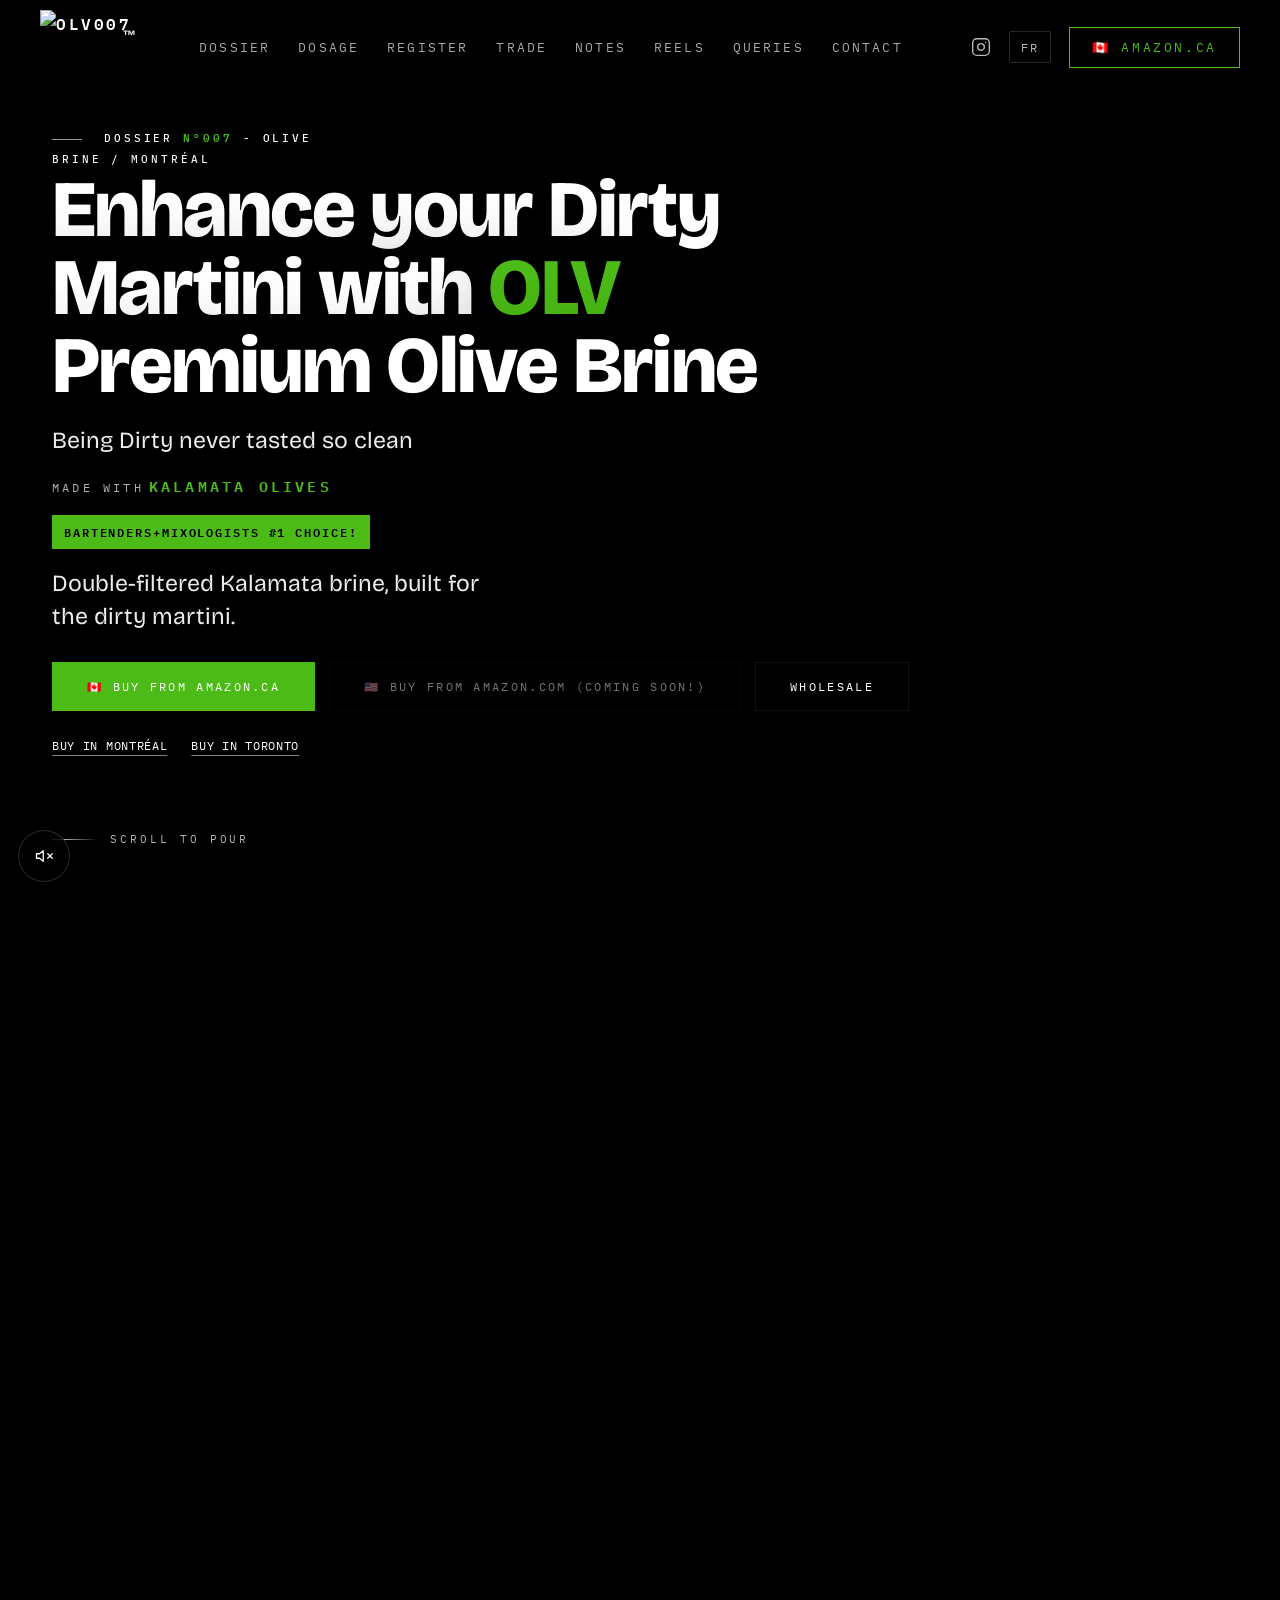
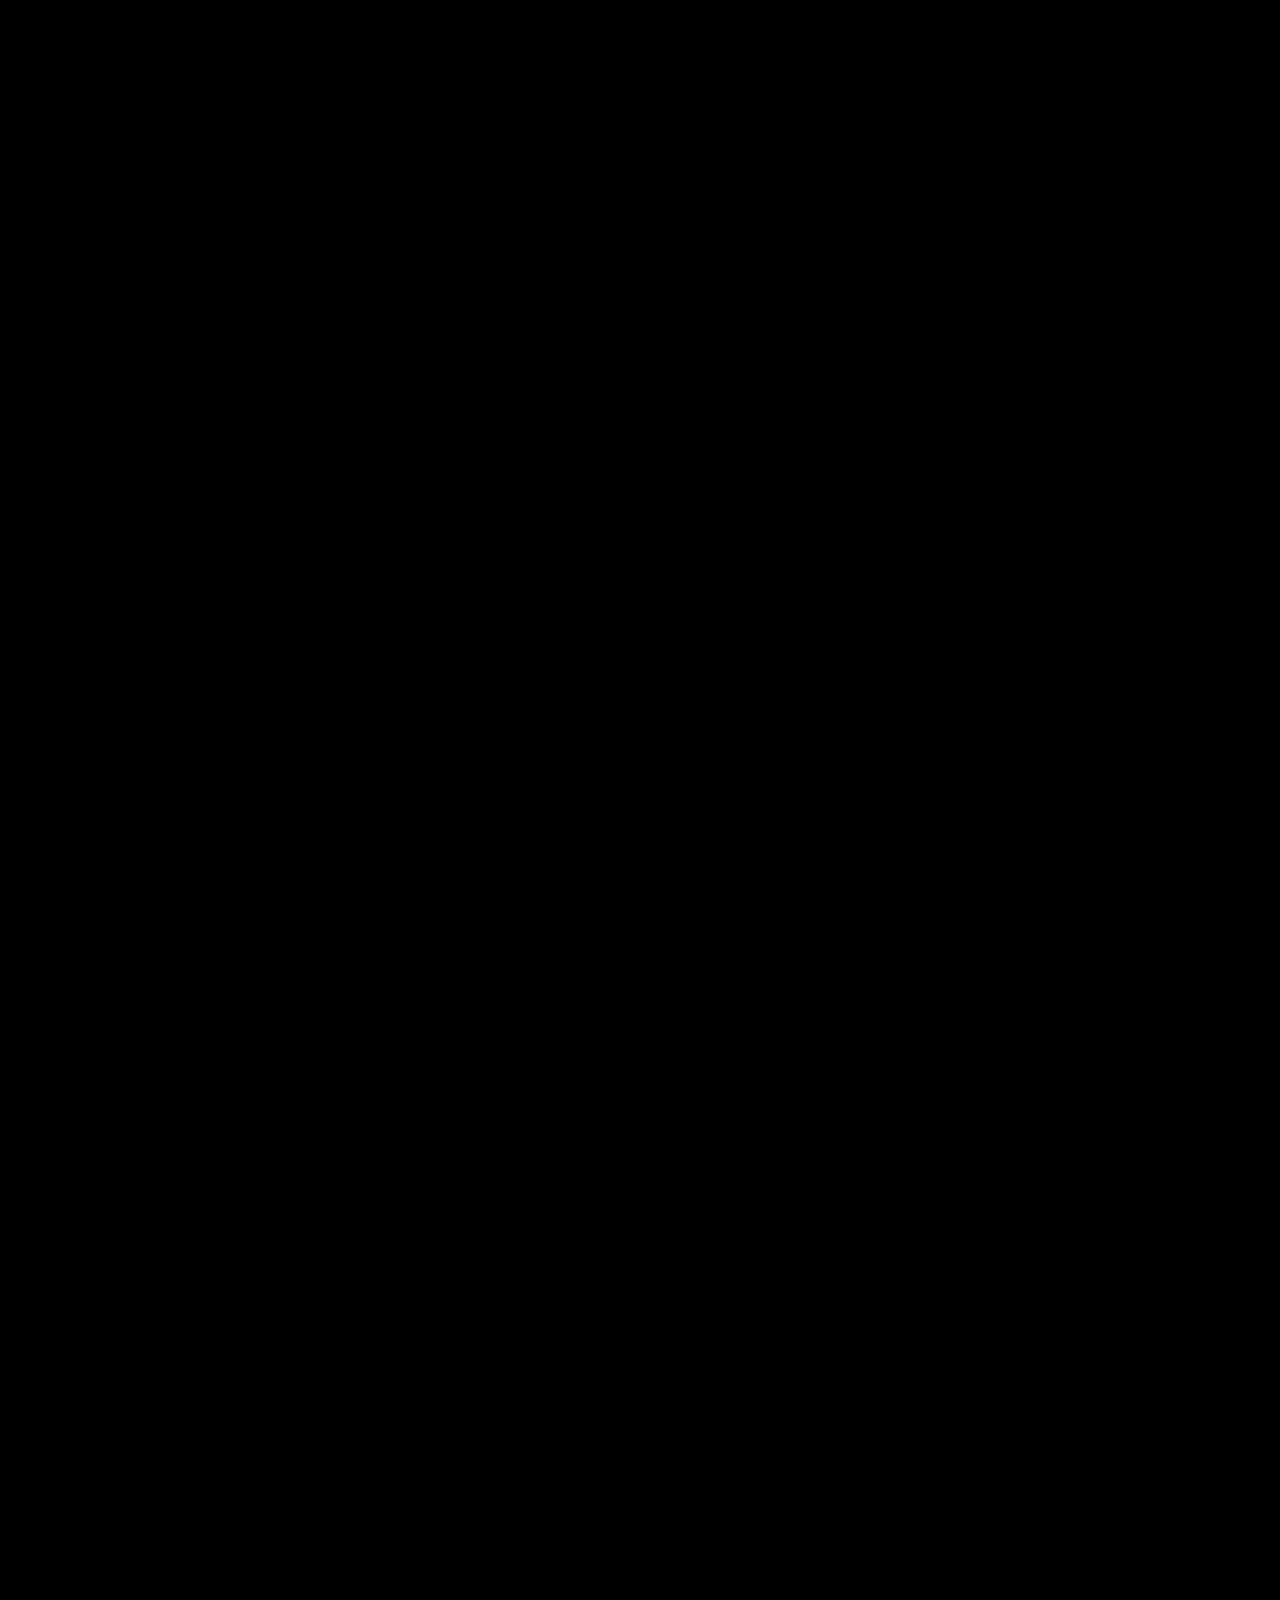
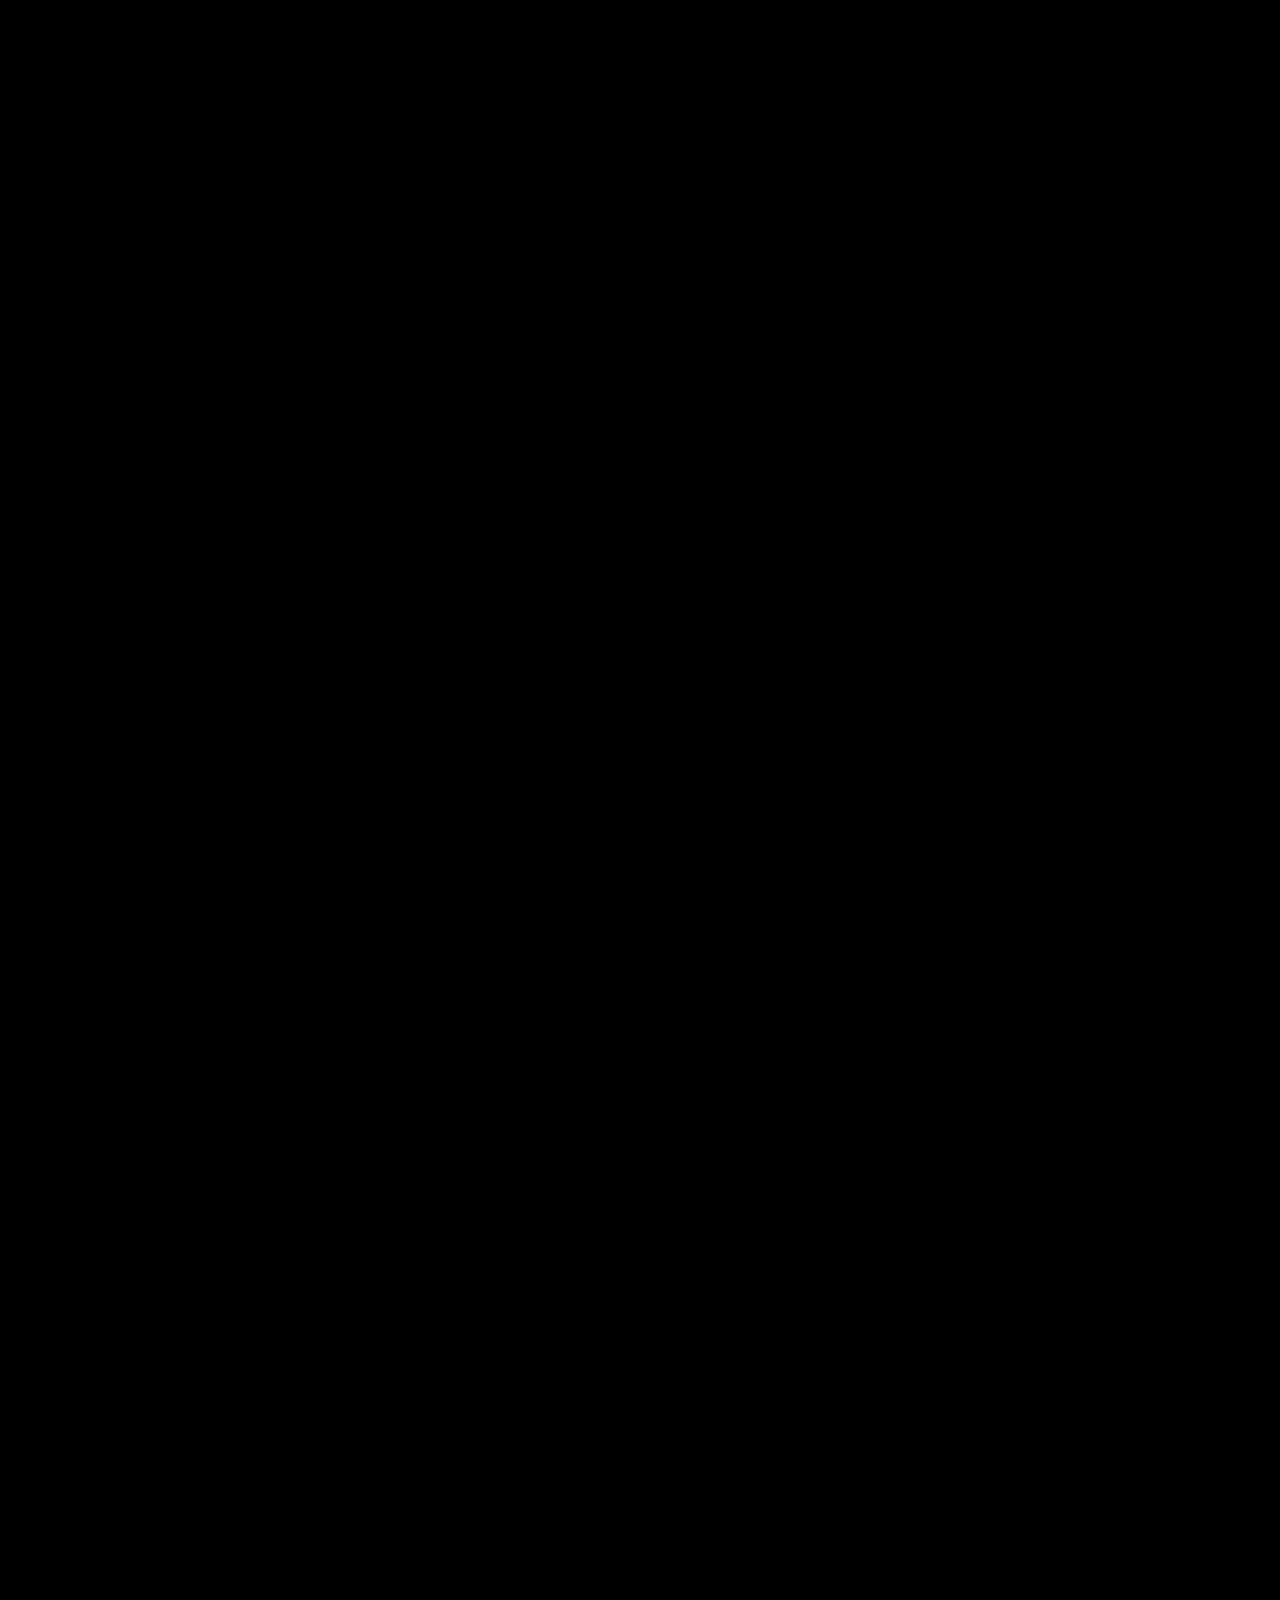
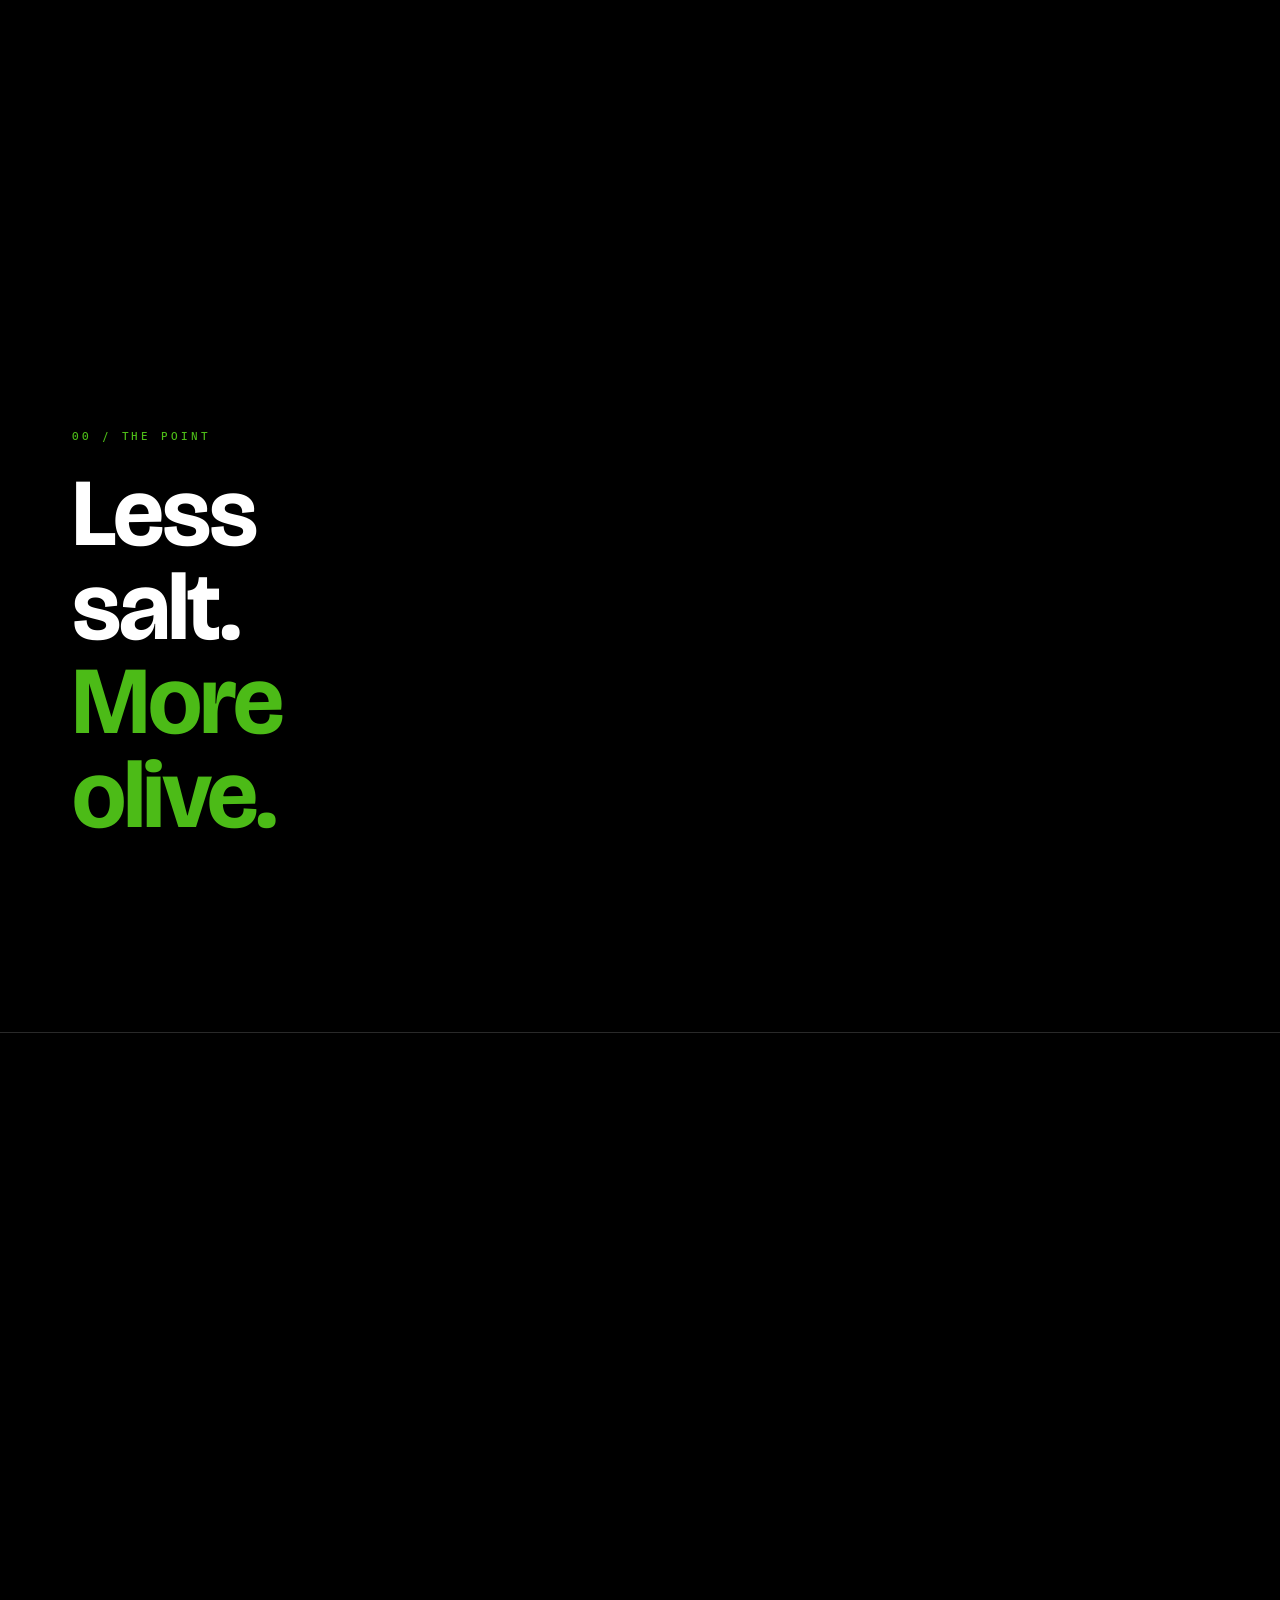
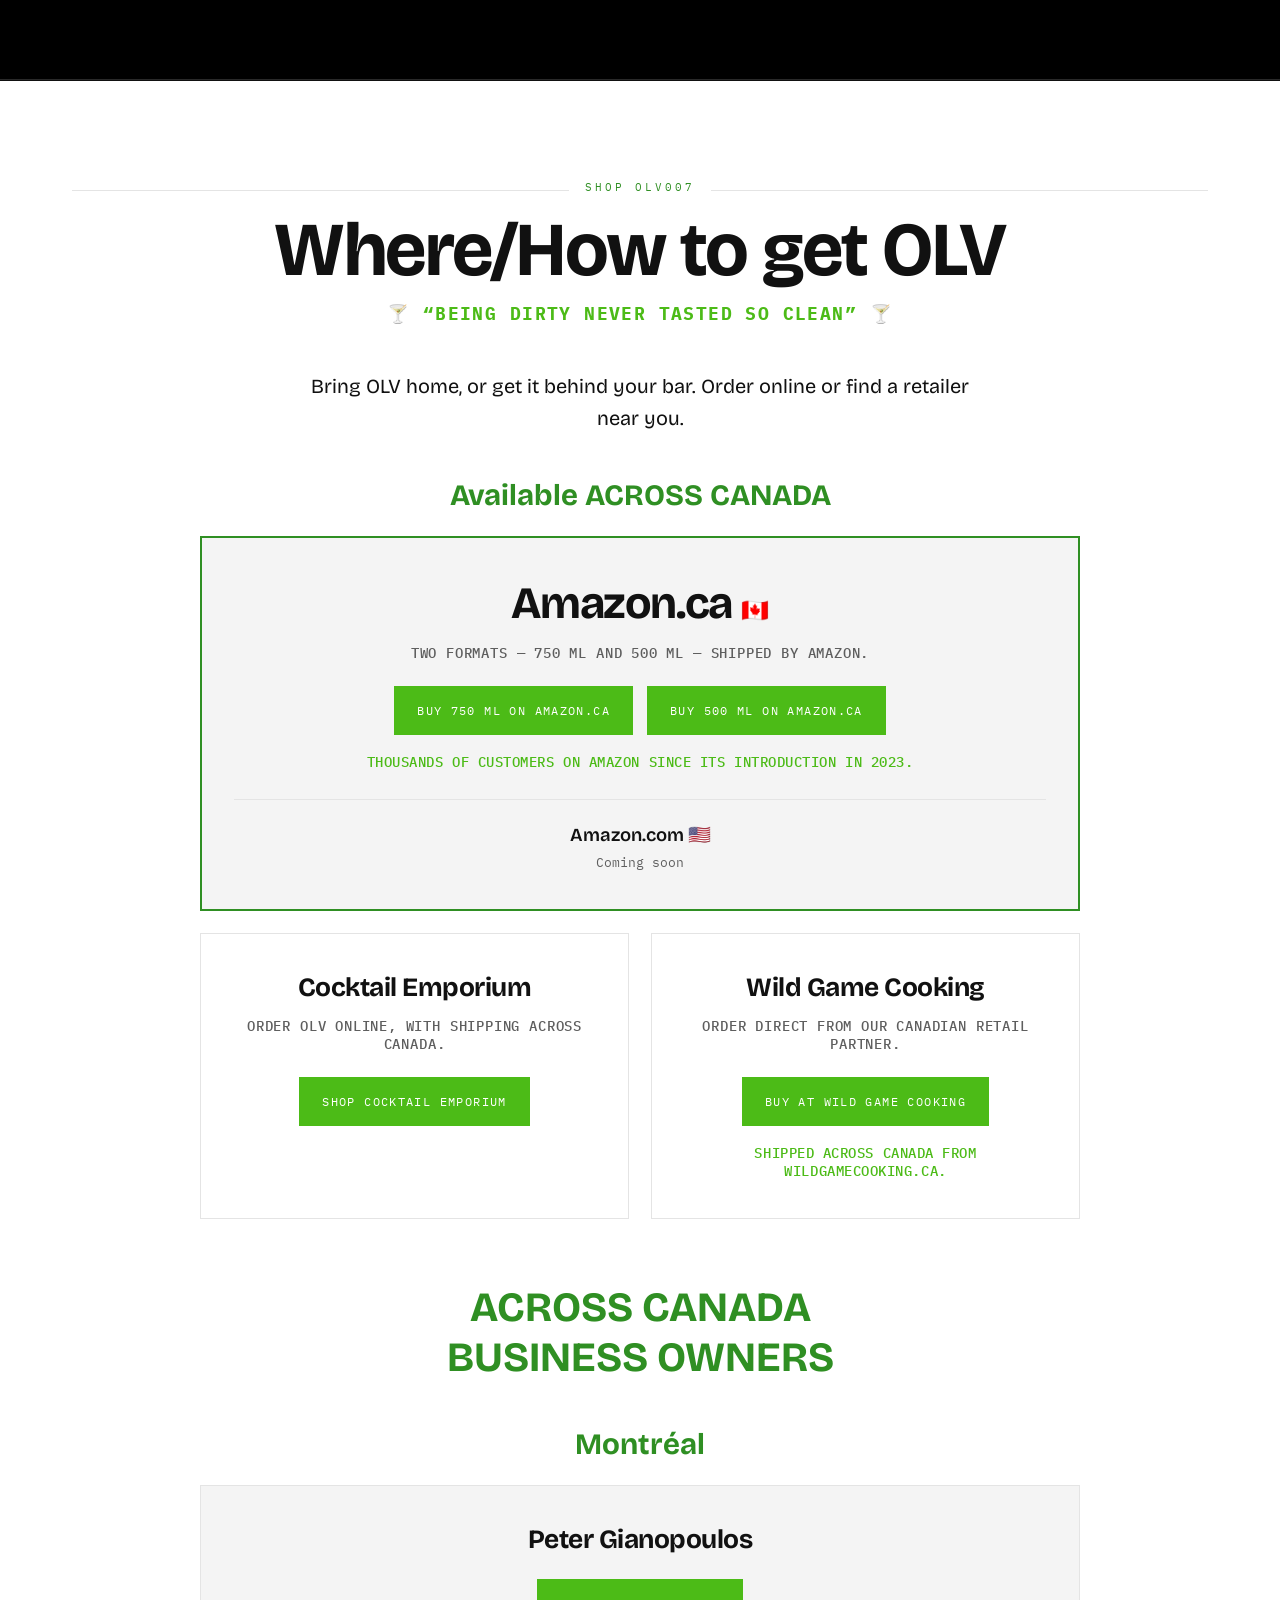
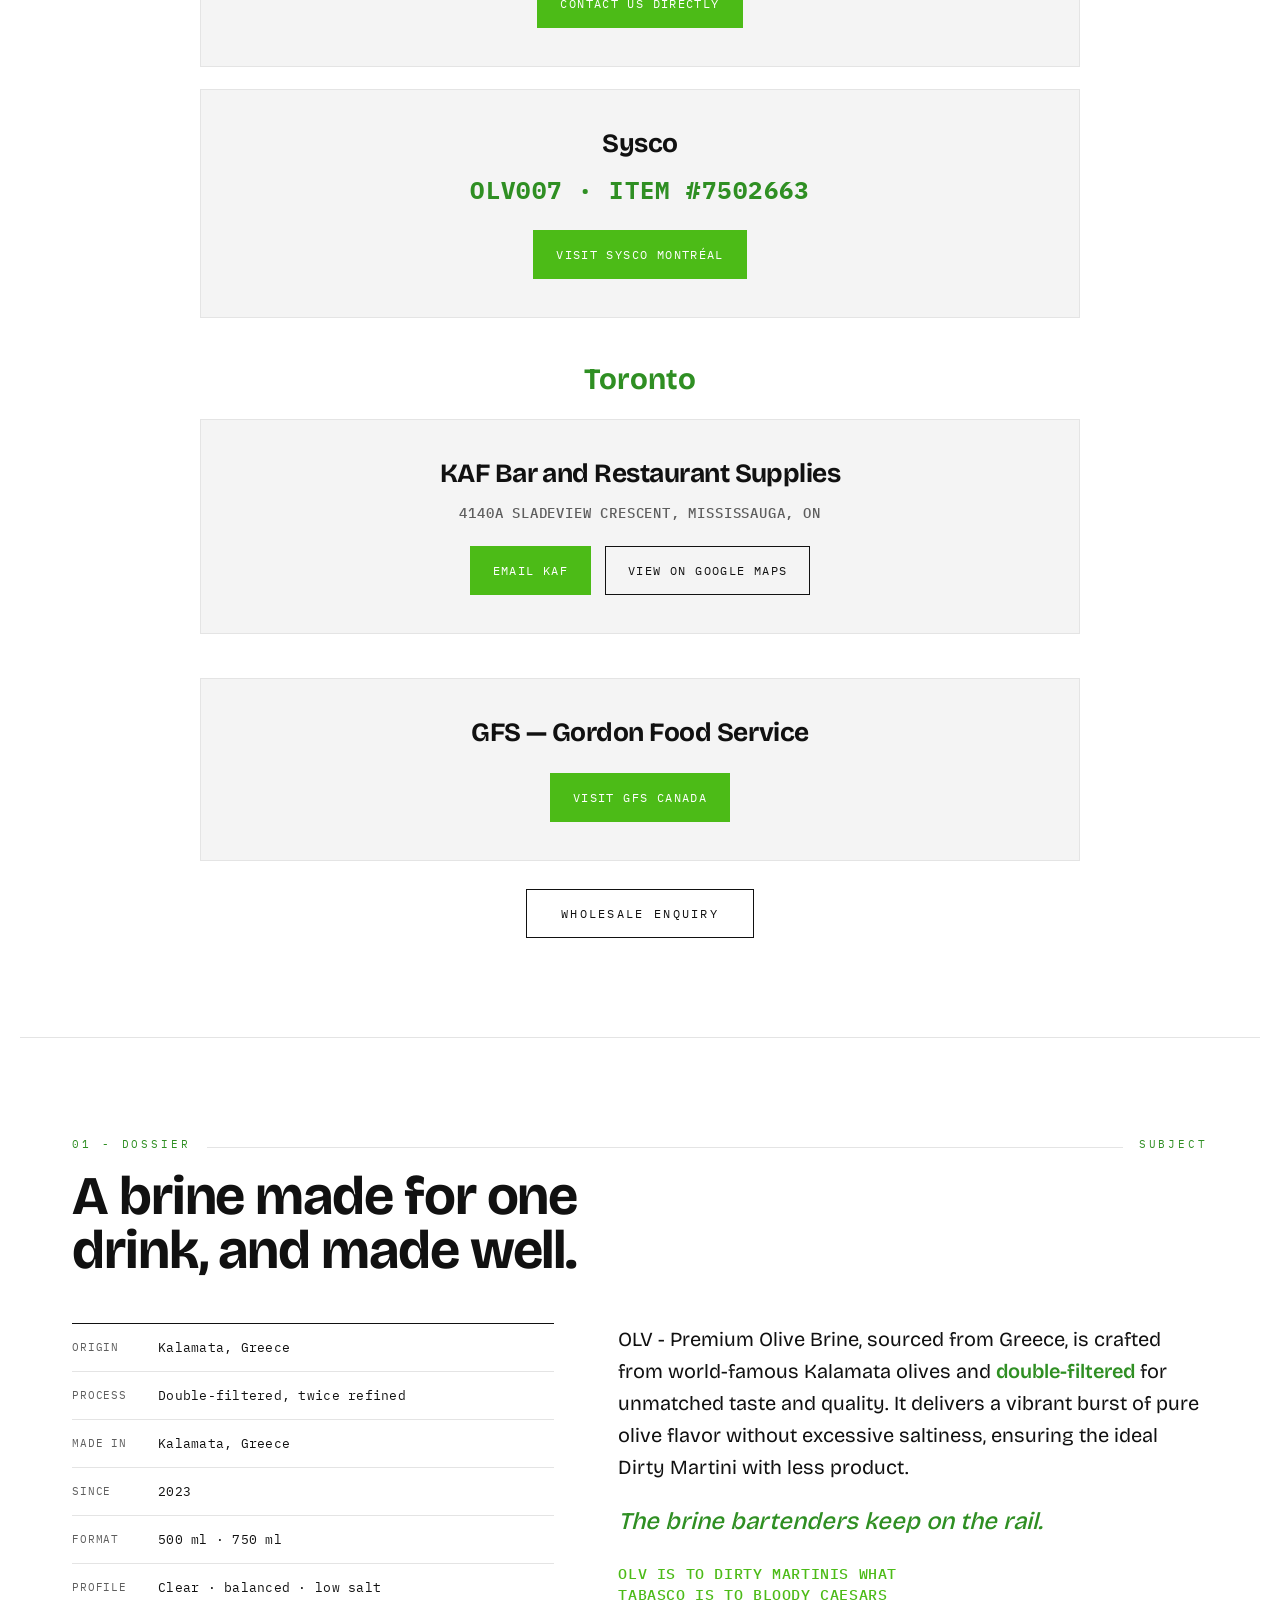
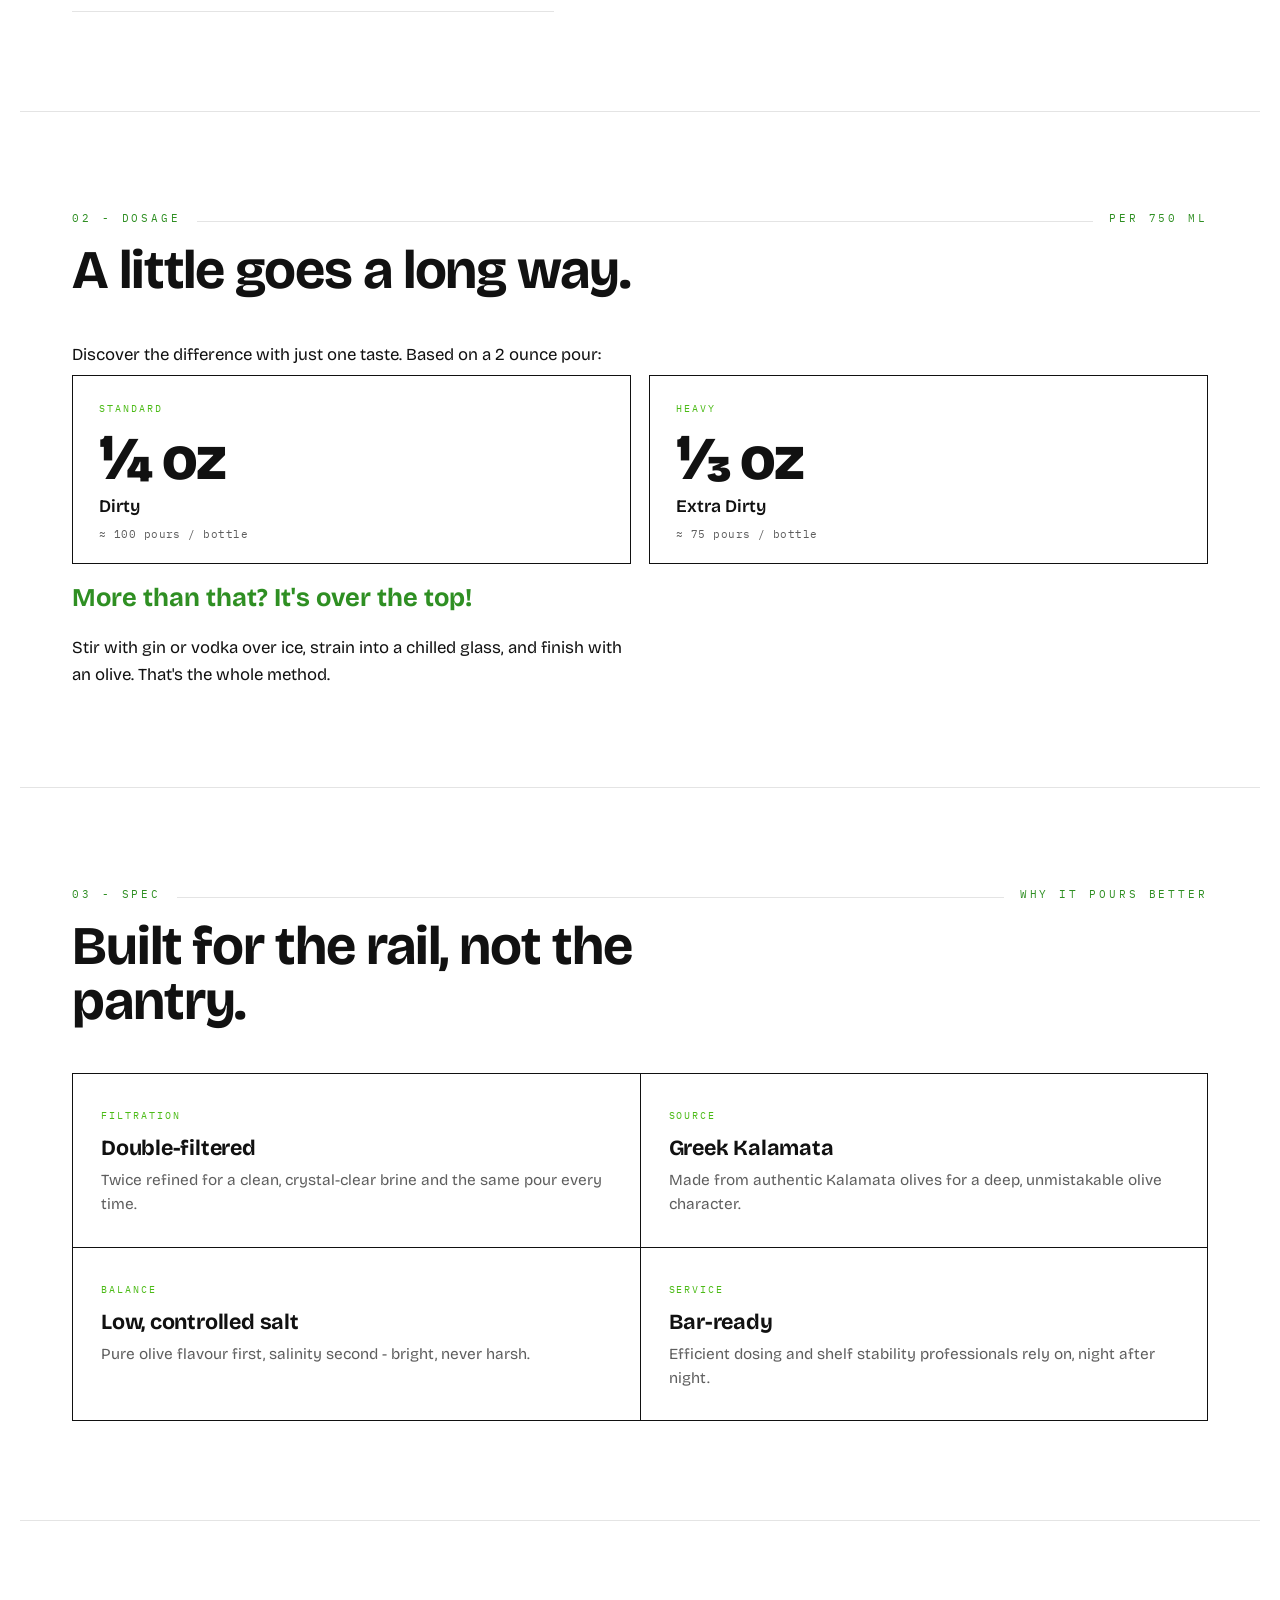
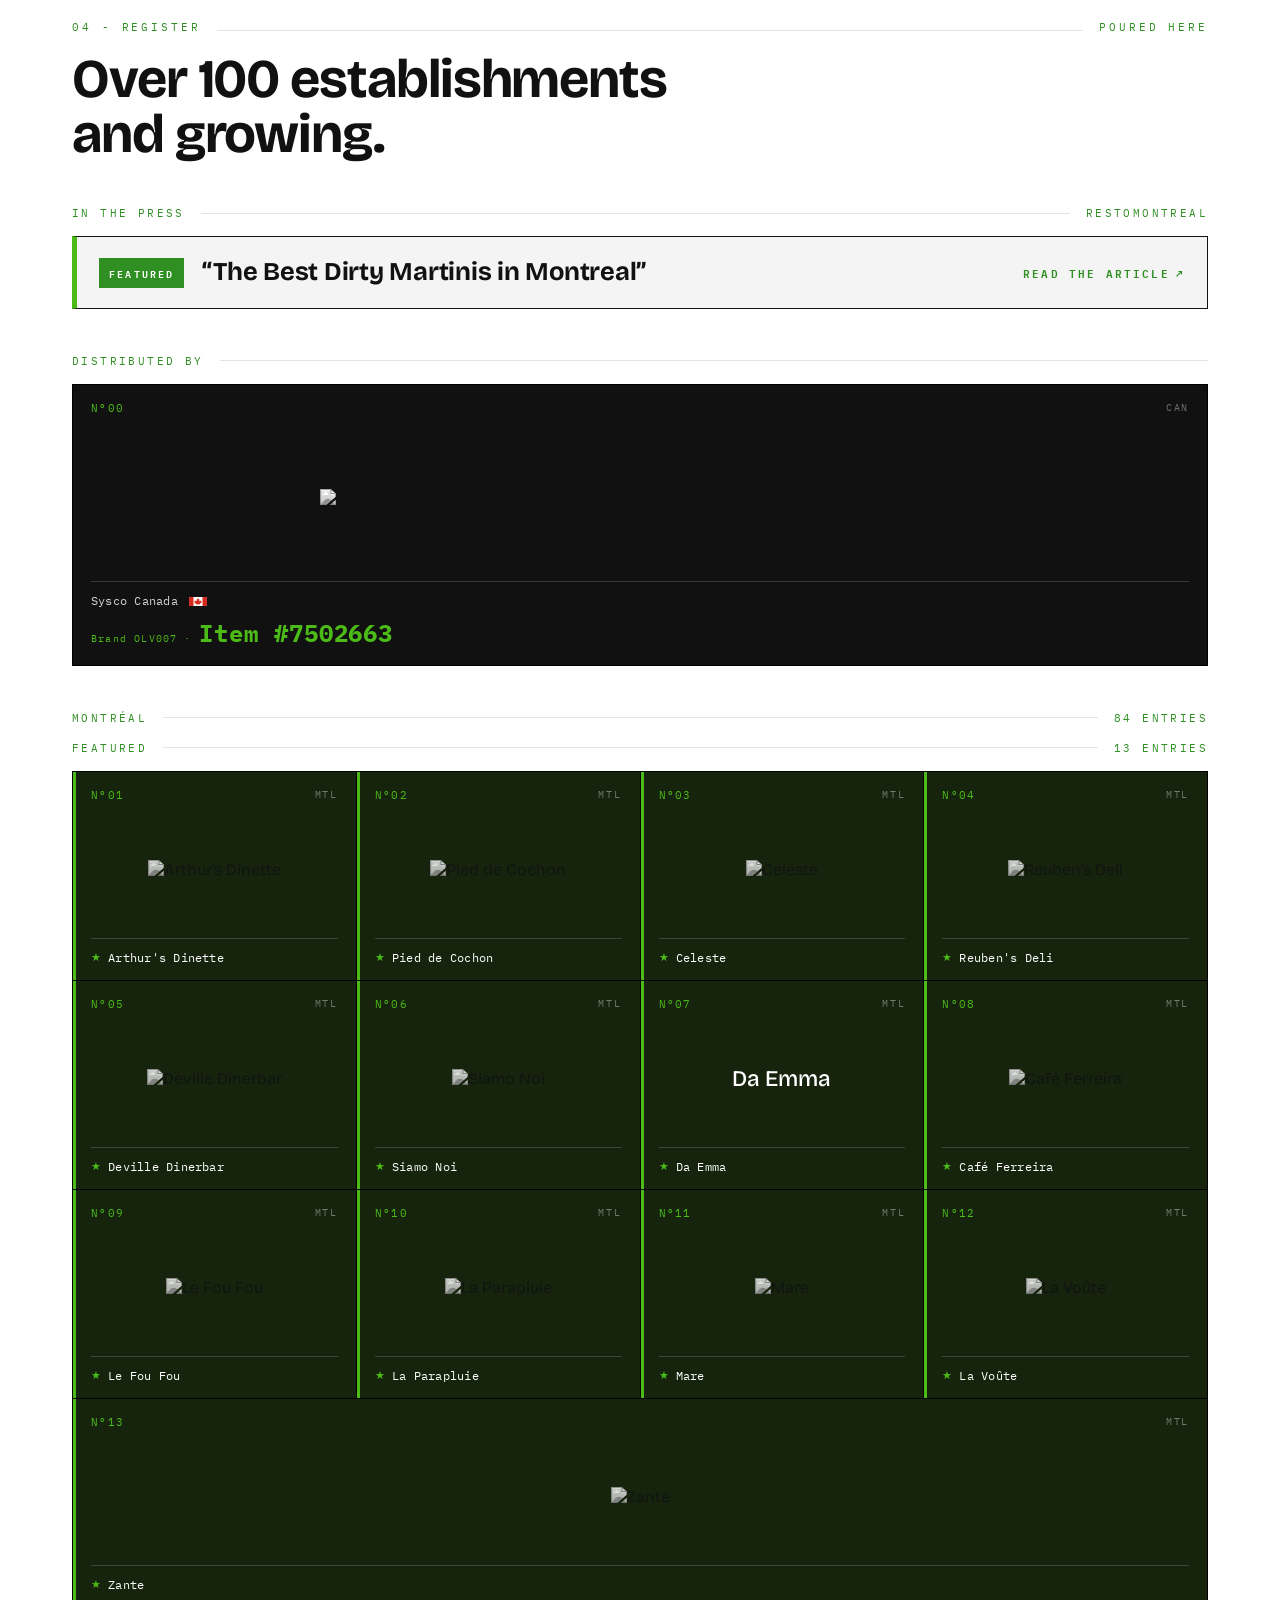
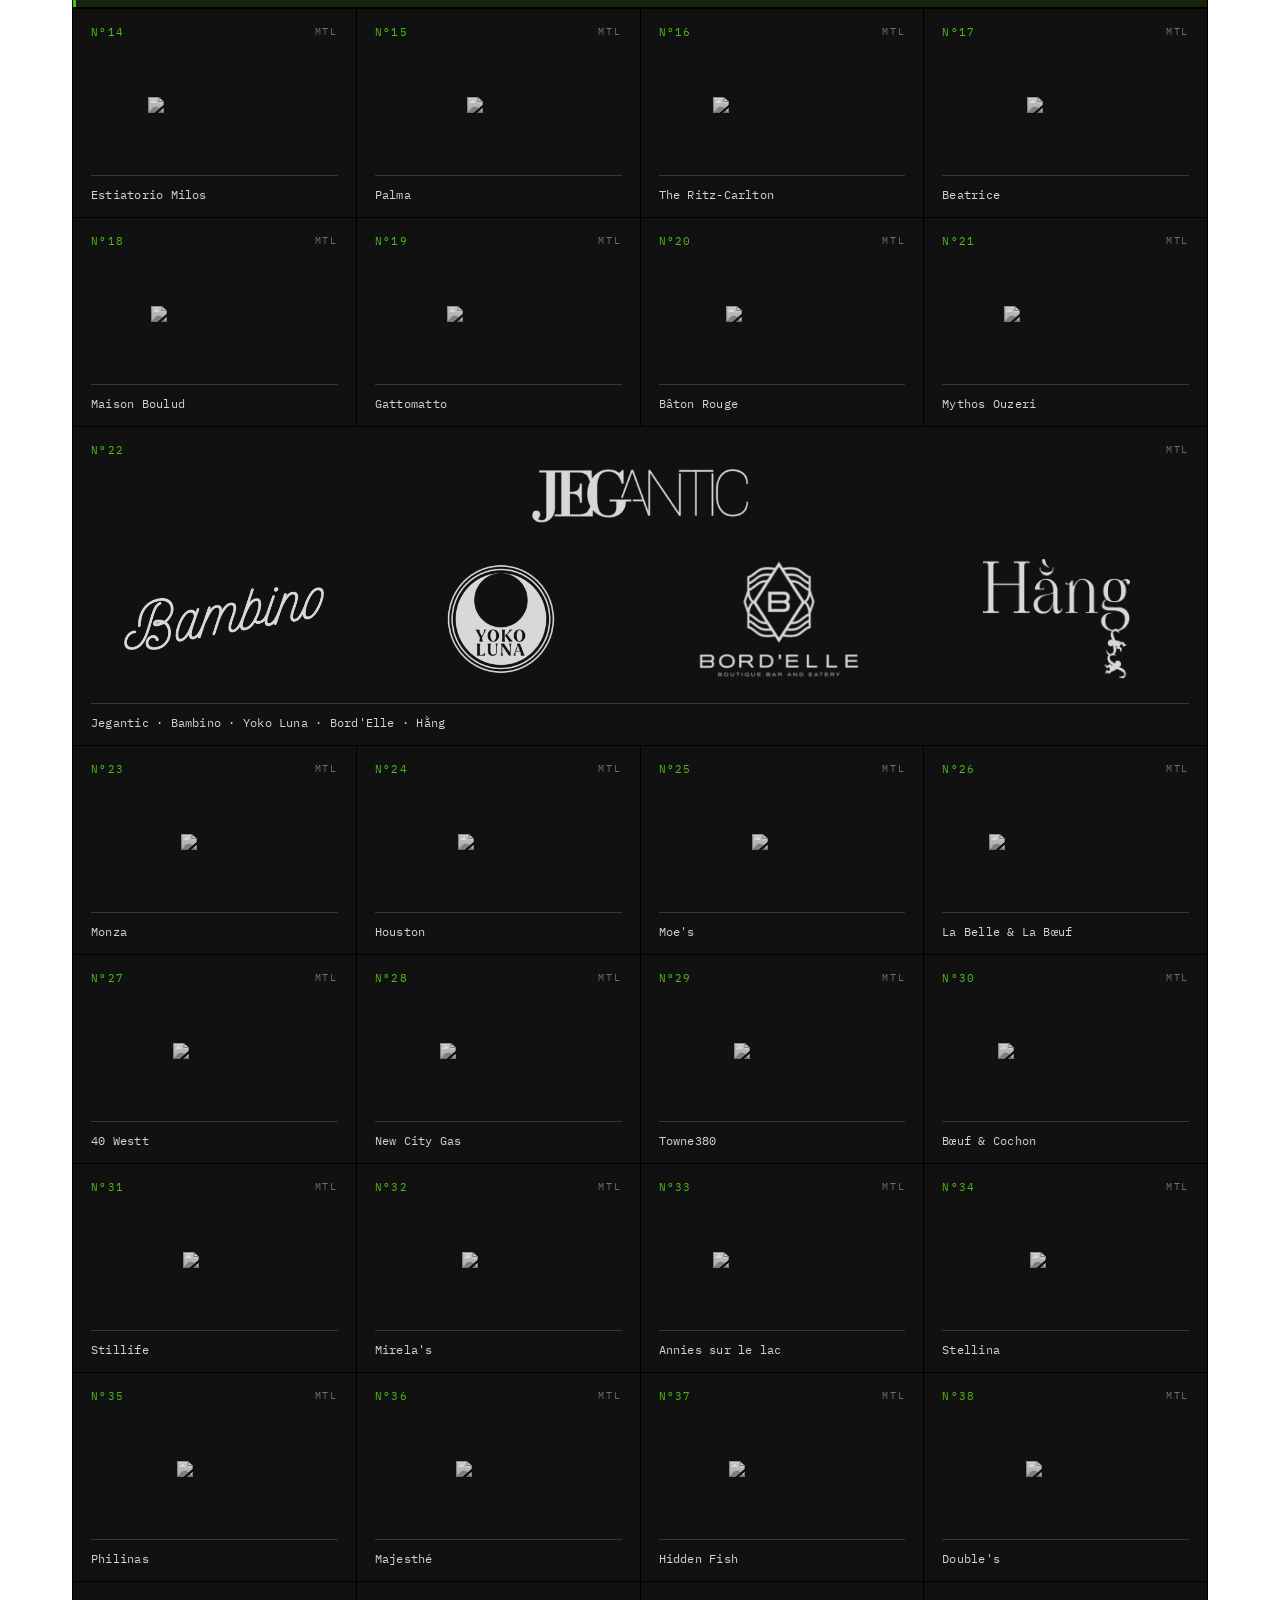
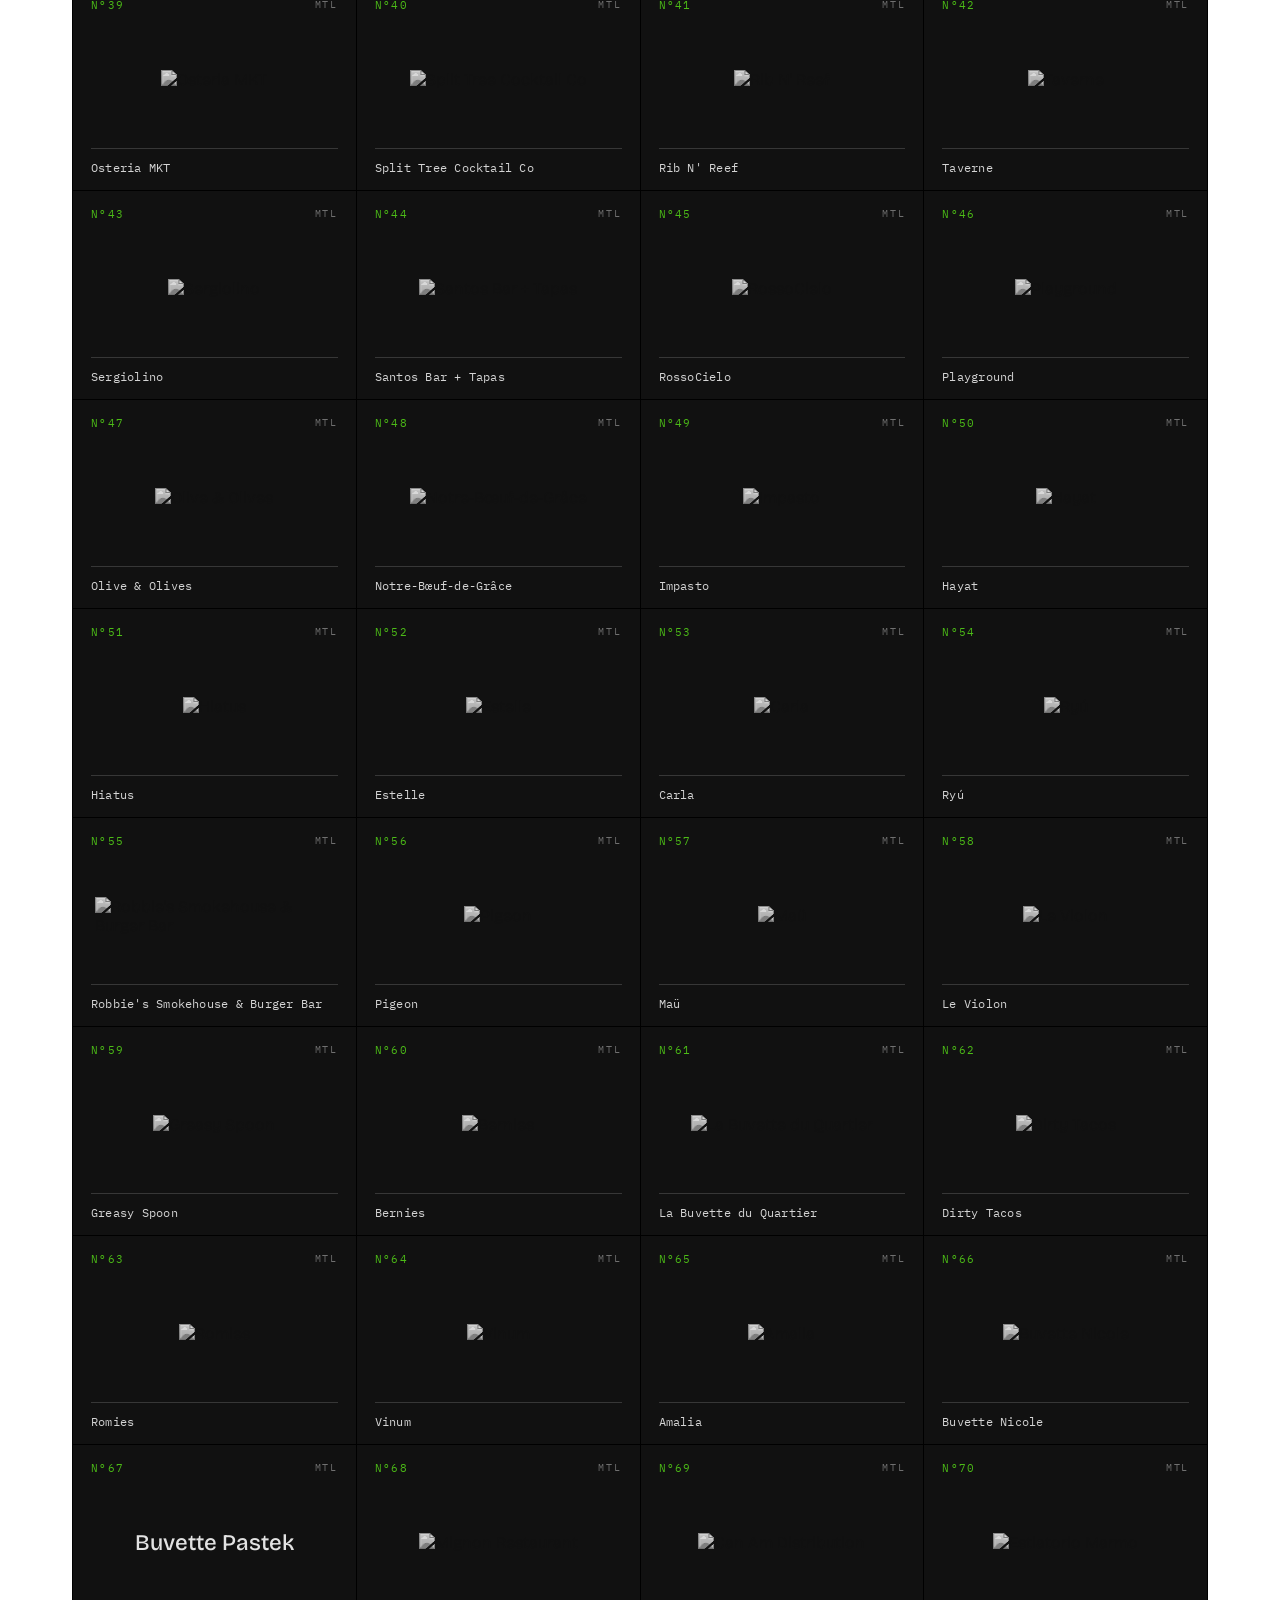
==== commit baf3e341: "Update business purchasing section and partner listings" ====
--- a/index.html
+++ b/index.html
@@ -26,7 +26,7 @@
   <link rel="preload" as="audio" href="assets/audio/Tzivaeri-loop.m4a" />
   <link rel="preload" as="image" href="assets/frames/frame_0001.webp?v=2" media="(min-width: 781px)" />
   <link rel="preload" as="image" href="assets/frames/mobile/frame_0001.webp?v=2" media="(max-width: 780px)" />
-  <link rel="stylesheet" href="css/style.css?v=9" />
+  <link rel="stylesheet" href="css/style.css?v=10" />
 </head>
 <body>
 
@@ -60,7 +60,7 @@
         </svg>
       </a>
       <button class="nav__lang" id="langToggle" type="button" aria-label="Switch language">FR</button>
-      <a class="nav__cta" href="#acquire" data-fr="Amazon.ca">Amazon.ca</a>
+      <a class="nav__cta" href="#acquire"><span aria-hidden="true">🇨🇦</span> Amazon.ca</a>
     </div>
   </header>
 
@@ -88,12 +88,18 @@
         <p class="hero__file mono" data-fr="<span class=&quot;tick&quot;></span> Dossier <b>N°007</b> - Saumure d'olive / Montréal"><span class="tick"></span> Dossier <b>N°007</b> - Olive Brine / Montréal</p>
         <div class="hero__mid">
           <h1 class="hero__head" data-fr="Rehaussez votre Dirty Martini avec la saumure d'olive premium <span>OLV</span>">Enhance your Dirty Martini with <span>OLV</span> Premium Olive Brine</h1>
+          <p class="hero__tag hero__slogan">Being Dirty never tasted so clean</p>
           <p class="hero__made"><span data-fr="Faite avec">Made with</span><b data-fr="des olives Kalamata">Kalamata Olives</b></p>
           <p class="hero__claim" data-fr="Le choix n°1 des barmans et mixologues!">Bartenders+Mixologists #1 choice!</p>
           <p class="hero__tag" data-fr="Saumure de Kalamata double-filtrée, conçue pour le dirty martini.">Double-filtered Kalamata brine, built for the dirty martini.</p>
           <div class="hero__cta">
-            <a class="btn btn--stamp" href="https://www.amazon.ca/Martini-Filtered-Kalamata-Storage-Ultimate/dp/B0BYLFGWF7" target="_blank" rel="noopener" data-fr="Acheter sur Amazon.ca">Shop on Amazon.ca</a>
+            <a class="btn btn--stamp" href="https://www.amazon.ca/Martini-Filtered-Kalamata-Storage-Ultimate/dp/B0BYLFGWF7" target="_blank" rel="noopener"><span aria-hidden="true">🇨🇦</span> <span data-fr="Acheter sur Amazon.ca">Buy from Amazon.ca</span></a>
+            <span class="btn btn--ghost-light is-disabled hero__amazon-soon" aria-disabled="true"><span aria-hidden="true">🇺🇸</span> <span data-fr="Acheter sur Amazon.com (Bientôt!)">Buy from Amazon.com (Coming Soon!)</span></span>
             <a class="btn btn--ghost-light" href="#contact" data-fr="Gros volume">Wholesale</a>
+          </div>
+          <div class="hero__local">
+            <a href="#montreal-heading" data-fr="Acheter à Montréal">Buy in Montréal</a>
+            <a href="mailto:info@kafsupplies.com" data-fr="Acheter à Toronto">Buy in Toronto</a>
           </div>
         </div>
       </div>
@@ -171,11 +177,18 @@
         </div>
       </div>
 
+      <h3 class="business-heading" data-fr="PARTOUT AU CANADA<br>PROPRIÉTAIRES D’ENTREPRISE">ACROSS CANADA<br>BUSINESS OWNERS</h3>
       <div class="retail-region" aria-labelledby="montreal-heading">
-        <h3 class="retail-region__title" id="montreal-heading">Montréal</h3>
+        <h4 class="retail-region__title" id="montreal-heading">Montréal</h4>
         <div class="store store--local">
-          <h4 class="store__title">Sysco</h4>
-          <p class="store__note mono" data-fr="OLV007 · Article #7502663">OLV007 · Item #7502663</p>
+          <h5 class="store__title">Peter Gianopoulos</h5>
+          <div class="cta-row">
+            <a class="btn btn--stamp" href="mailto:peter@olv007.com" data-fr="Contactez-nous directement">Contact us directly</a>
+          </div>
+        </div>
+        <div class="store store--local">
+          <h5 class="store__title">Sysco</h5>
+          <p class="store__note store__note--item mono" data-fr="OLV007 · Article #7502663">OLV007 · Item #7502663</p>
           <div class="cta-row">
             <a class="btn btn--stamp" href="https://www.sysco.ca/fr/location/montreal" target="_blank" rel="noopener" data-fr="Visiter Sysco Montréal">Visit Sysco Montréal</a>
           </div>
@@ -183,12 +196,22 @@
       </div>
 
       <div class="retail-region" aria-labelledby="toronto-heading">
-        <h3 class="retail-region__title" id="toronto-heading">Toronto</h3>
+        <h4 class="retail-region__title" id="toronto-heading">Toronto</h4>
         <div class="store store--local">
-          <h4 class="store__title">KAF Bar and Restaurant Supplies</h4>
+          <h5 class="store__title">KAF Bar and Restaurant Supplies</h5>
           <p class="store__note mono">4140A Sladeview Crescent, Mississauga, ON</p>
           <div class="cta-row">
-            <a class="btn btn--stamp" href="https://www.google.com/maps/search/?api=1&amp;query=KAF+Bar+and+Restaurant+Supplies+4140A+Sladeview+Crescent+Mississauga&amp;query_place_id=ChIJGeYKFZU4K4gRnoCQlaVmAgs" target="_blank" rel="noopener" data-fr="Voir sur Google Maps">View on Google Maps</a>
+            <a class="btn btn--stamp" href="mailto:info@kafsupplies.com" data-fr="Écrire à KAF">Email KAF</a>
+            <a class="btn btn--ghost" href="https://www.google.com/maps/search/?api=1&amp;query=KAF+Bar+and+Restaurant+Supplies+4140A+Sladeview+Crescent+Mississauga&amp;query_place_id=ChIJGeYKFZU4K4gRnoCQlaVmAgs" target="_blank" rel="noopener" data-fr="Voir sur Google Maps">View on Google Maps</a>
+          </div>
+        </div>
+      </div>
+
+      <div class="retail-region" aria-labelledby="gfs-heading">
+        <div class="store store--local">
+          <h4 class="store__title" id="gfs-heading">GFS — Gordon Food Service</h4>
+          <div class="cta-row">
+            <a class="btn btn--stamp" href="https://gfs.ca/en-ca/" target="_blank" rel="noopener" data-fr="Visiter GFS Canada">Visit GFS Canada</a>
           </div>
         </div>
       </div>
@@ -301,7 +324,7 @@
             <span class="reg__city">CAN</span>
             <span class="reg__logo"><img src="assets/logos/sysco.png" alt="Sysco Canada" /></span>
             <span class="reg__name">Sysco Canada <svg class="reg__flag" viewBox="0 0 1200 600" aria-hidden="true"><rect width="1200" height="600" fill="#fff"/><rect width="300" height="600" fill="#d52b1e"/><rect x="900" width="300" height="600" fill="#d52b1e"/><path fill="#d52b1e" d="M600 74l-44 82c-5 9-14 8-23 3l-32-16 24 126c5 23-11 23-19 13l-56-62-9 32c-1 4-6 9-12 8l-70-15 18 67c4 15 7 21-4 25l-25 12 121 98c5 4 7 11 5 17l-11 34c42-5 79-12 121-16 4 0 10 6 10 10l-6 124h21l-4-124c0-4 6-10 10-10 42 4 79 11 121 16l-11-34c-2-6 0-13 5-17l121-98-25-12c-11-4-8-10-4-25l18-67-70 15c-6 1-11-4-12-8l-9-32-56 62c-8 10-24 10-19-13l24-126-32 16c-9 5-18 6-23-3z"/></svg></span>
-            <span class="reg__meta"><span data-fr="Marque">Brand</span> OLV007 · <span data-fr="Article">Item</span> #7502663</span>
+            <span class="reg__meta"><span data-fr="Marque">Brand</span> OLV007 · <strong class="sysco-item"><span data-fr="Article">Item</span> #7502663</strong></span>
           </li>
         </ul>
       </div>
@@ -440,14 +463,8 @@
             <span class="reg__logo"><img src="assets/logos/7.webp" alt="Mythos Ouzeri" /></span>
             <span class="reg__name">Mythos Ouzeri</span>
           </li>
-          <li class="reg__item">
+          <li class="reg__item reg__item--group">
             <span class="reg__no">N°22</span>
-            <span class="reg__city">MTL</span>
-            <span class="reg__logo"><img src="assets/logos/8.webp" alt="Monza" /></span>
-            <span class="reg__name">Monza</span>
-          </li>
-          <li class="reg__item reg__item--group">
-            <span class="reg__no">N°23</span>
             <span class="reg__city">MTL</span>
             <span class="reg__group-brand"><img src="assets/logos/jegantic.png" width="320" height="78" alt="Jegantic" /></span>
             <span class="reg__logo reg__logo--group">
@@ -459,6 +476,12 @@
             <span class="reg__name">Jegantic · Bambino · Yoko Luna · Bord'Elle · Hằng</span>
           </li>
           <li class="reg__item">
+            <span class="reg__no">N°23</span>
+            <span class="reg__city">MTL</span>
+            <span class="reg__logo"><img src="assets/logos/8.webp" alt="Monza" /></span>
+            <span class="reg__name">Monza</span>
+          </li>
+          <li class="reg__item">
             <span class="reg__no">N°24</span>
             <span class="reg__city">MTL</span>
             <span class="reg__logo"><img src="assets/logos/10.webp" alt="Houston" /></span>
@@ -828,15 +851,15 @@
       </div>
 
       <div class="reg-sub" id="reg-toronto">
-        <div class="reg-sub__head"><span>Toronto</span><span class="rule"></span><span data-fr="16 entrées">16 entries</span></div>
+        <div class="reg-sub__head"><span>Toronto</span><span class="rule"></span><span data-fr="20 entrées">20 entries</span></div>
         <ul class="register">
-          <li class="reg__item">
+          <li class="reg__item reg__item--full reg__item--feature">
             <span class="reg__no">N°01</span>
             <span class="reg__city">GTA</span>
             <span class="reg__logo"><a href="https://kafsupplies.com/" target="_blank" rel="noopener"><img src="assets/logos/96.webp" alt="KAF" /></a></span>
             <span class="reg__name"><a class="reg__link" href="https://kafsupplies.com/" target="_blank" rel="noopener">KAF</a> — restaurant and bar distribution for the GTA</span>
           </li>
-          <li class="reg__item">
+          <li class="reg__item reg__item--full reg__item--feature">
             <span class="reg__no">N°02</span>
             <span class="reg__city">YYZ</span>
             <span class="reg__logo"><img src="assets/logos/37a.webp" alt="Estiatorio Milos" /></span>
@@ -857,8 +880,8 @@
           <li class="reg__item">
             <span class="reg__no">N°05</span>
             <span class="reg__city">YYZ</span>
-            <span class="reg__logo"><img src="assets/logos/57.webp" alt="Kouklas" /></span>
-            <span class="reg__name">Kouklas</span>
+            <span class="reg__logo"><img src="assets/logos/57.webp" alt="Bar Koukla" /></span>
+            <span class="reg__name">Bar Koukla</span>
           </li>
           <li class="reg__item">
             <span class="reg__no">N°06</span>
@@ -925,6 +948,30 @@
             <span class="reg__city">YYZ</span>
             <span class="reg__logo"><img src="assets/logos/68.webp" alt="Via Allegro" /></span>
             <span class="reg__name">Via Allegro</span>
+          </li>
+          <li class="reg__item">
+            <span class="reg__no">N°17</span>
+            <span class="reg__city">YYZ</span>
+            <span class="reg__logo"><img src="assets/logos/queens-harbour.png" width="117" height="100" alt="Queens Harbour" loading="lazy" /></span>
+            <span class="reg__name">Queens Harbour</span>
+          </li>
+          <li class="reg__item">
+            <span class="reg__no">N°18</span>
+            <span class="reg__city">YYZ</span>
+            <span class="reg__logo"><img class="reg__logo--light" src="assets/logos/agora.png" width="260" height="105" alt="Agora" loading="lazy" /></span>
+            <span class="reg__name">Agora</span>
+          </li>
+          <li class="reg__item">
+            <span class="reg__no">N°19</span>
+            <span class="reg__city">YYZ</span>
+            <span class="reg__logo"><img src="assets/logos/trapezi.png" width="1152" height="587" alt="Trapezi" loading="lazy" /></span>
+            <span class="reg__name" data-fr="Trapezi · Salle à manger privée">Trapezi · Private Dining</span>
+          </li>
+          <li class="reg__item">
+            <span class="reg__no">N°20</span>
+            <span class="reg__city">YYZ</span>
+            <span class="reg__logo"><img src="assets/logos/58.webp" width="1327" height="300" alt="Mamakas Summerhill" loading="lazy" /></span>
+            <span class="reg__name" data-fr="Mamakas Summerhill · À venir">Mamakas Summerhill · Coming Soon</span>
           </li>
         </ul>
       </div>
@@ -1104,18 +1151,6 @@
   </main>
 
   <footer class="footer">
-    <div class="footer__posts-wrap">
-      <div class="footer__posts-head">
-        <span class="mono" data-fr="Suivez-nous sur Instagram">Follow us on Instagram</span>
-        <a class="mono" href="https://instagram.com/olv007_" target="_blank" rel="noopener">@olv007_</a>
-      </div>
-      <div class="footer__posts">
-        <a class="footer__post" href="https://instagram.com/olv007_" target="_blank" rel="noopener" aria-label="OLV007 on Instagram"><img src="assets/instagram/ins1.webp" alt="OLV007 dirty martinis" loading="lazy" /></a>
-        <a class="footer__post" href="https://instagram.com/olv007_" target="_blank" rel="noopener" aria-label="OLV007 on Instagram"><img src="assets/instagram/ins2.webp" alt="Follow OLV007 on Instagram" loading="lazy" /></a>
-        <a class="footer__post" href="https://instagram.com/olv007_" target="_blank" rel="noopener" aria-label="OLV007 on Instagram"><img src="assets/instagram/ins3.webp" alt="OLV007 olive brine and martini" loading="lazy" /></a>
-        <a class="footer__post" href="https://instagram.com/olv007_" target="_blank" rel="noopener" aria-label="OLV007 on Instagram"><img src="assets/instagram/ins4.webp" alt="OLV007 dirty martini close-up" loading="lazy" /></a>
-      </div>
-    </div>
     <div class="footer__inner">
       <div class="footer__mark brand-mark"><img src="assets/img/logo-light.png" alt="OLV007" /><sup class="brand-mark__tm">™</sup></div>
       <div class="footer__meta" data-fr="Saumure d'olive premium<br/>Montréal, Québec · Est. 2023<br/>Veuillez consommer de façon responsable">
@@ -1123,14 +1158,6 @@
         Montréal, Québec · Est. 2023<br/>
         Please enjoy responsibly
       </div>
-      <a class="footer__ig" href="https://instagram.com/olv007_" target="_blank" rel="noopener" aria-label="OLV007 on Instagram">
-        <svg viewBox="0 0 24 24" width="22" height="22" fill="none" stroke="currentColor" stroke-width="1.7" stroke-linecap="round" stroke-linejoin="round" aria-hidden="true">
-          <rect x="2" y="2" width="20" height="20" rx="5" ry="5"></rect>
-          <path d="M16 11.37A4 4 0 1 1 12.63 8 4 4 0 0 1 16 11.37z"></path>
-          <line x1="17.5" y1="6.5" x2="17.51" y2="6.5"></line>
-        </svg>
-        <span>@olv007_</span>
-      </a>
     </div>
     <div class="footer__rule"></div>
     <p class="footer__small">© <span id="year"></span> OLV007™ - Dossier N°007</p>
--- a/css/style.css
+++ b/css/style.css
@@ -183,6 +183,13 @@
   color:rgba(255,255,255,.92);
 }
 .hero__cta{display:flex;flex-wrap:wrap;gap:14px;margin-top:30px;pointer-events:auto}
+.hero__local{display:flex;flex-wrap:wrap;gap:4px 24px;margin-top:12px;pointer-events:auto}
+.hero__local a{
+  display:inline-flex;align-items:center;min-height:44px;
+  font-family:var(--mono);font-size:.72rem;letter-spacing:.06em;text-transform:uppercase;
+  text-decoration:underline;text-underline-offset:5px;text-decoration-color:rgba(255,255,255,.5);
+}
+.hero__local a:hover{color:var(--olive-soft);text-decoration-color:currentColor}
 .btn--ghost-light{background:transparent;color:var(--brine);border-color:rgba(255,255,255,.5)}
 .btn--ghost-light:hover{background:var(--brine);color:var(--ink);border-color:var(--brine)}
 .scroll-cue{
@@ -372,12 +379,12 @@
 /* Keep the original coloured artwork legible on the dark register. */
 .reg__logo img.reg__logo--light,
 .reg__item:hover .reg__logo img.reg__logo--light{filter:brightness(0) invert(1)}
-.reg__item--group{grid-column:1/-1;aspect-ratio:1;grid-template-rows:auto auto minmax(0,1fr) auto}
-@media(min-width:600px){.reg__item--group{grid-column:span 2}}
+.reg__item--group{grid-column:1/-1;grid-template-rows:auto auto auto auto}
 .reg__group-brand{display:flex;justify-content:center;padding:12px 0}
 .reg__group-brand img{width:clamp(140px,25vw,220px);height:auto;max-width:70%;filter:brightness(0) invert(1);opacity:.84}
-.reg__logo--group{display:grid;grid-template-columns:repeat(2,minmax(0,1fr));grid-template-rows:repeat(2,minmax(0,1fr));justify-items:center;gap:20px;padding:16px 4px;min-height:0}
-.reg__logo--group img{width:100%;height:100%;min-height:0;max-width:200px;max-height:120px}
+.reg__logo--group{display:grid;grid-template-columns:repeat(4,minmax(0,1fr));align-items:center;justify-items:center;gap:20px;padding:24px 4px;min-height:0}
+.reg__logo--group img{width:100%;height:120px;min-height:0;max-width:200px;max-height:120px}
+@media(max-width:599px){.reg__logo--group{grid-template-columns:repeat(2,minmax(0,1fr));padding:16px 4px}}
 .reg__name{
   font-family:var(--mono);font-size:.72rem;letter-spacing:.02em;line-height:1.3;color:rgba(255,255,255,.82);
   border-top:1px solid var(--line-dk);padding-top:12px;
@@ -395,6 +402,11 @@
 #reg-toronto .register{grid-template-columns:repeat(4,1fr)}
 /* A register entry that takes the entire row to itself. */
 .reg__item--full{grid-column:1/-1}
+/* Featured Toronto partners each have a larger logo and a dedicated row. */
+.reg__item--feature{min-height:300px}
+.reg__item--feature .reg__logo{padding:24px 4px}
+.reg__item--feature .reg__logo a{width:min(480px,100%);justify-content:center}
+.reg__item--feature .reg__logo img{width:480px;max-width:100%;max-height:200px;opacity:1}
 /* Text-placeholder cards (logo pending) - the name stands in as a serif
    wordmark in the logo slot, the mono caption below stays for consistency. */
 .reg__wordmark{
@@ -422,6 +434,8 @@
   .register--single{grid-template-columns:1fr}
   .reg__item{min-height:170px;padding:13px 13px 11px}
   .reg__logo img{max-height:78px}
+  .reg__item--feature{min-height:240px}
+  .reg__item--feature .reg__logo img{max-height:150px}
   /* Let the lone distributor logo fill its full-width box on mobile. */
   .register--single .reg__item{min-height:240px}
   .register--single .reg__logo img{width:100%}
@@ -533,6 +547,7 @@
 .acquire .lead{margin:0 auto 6px}
 .cta-row{display:flex;gap:14px;justify-content:center;flex-wrap:wrap;margin-top:34px}
 .acquire__motto{margin:14px auto 0;color:var(--olive-soft);letter-spacing:.08em;font-size:clamp(.85rem,1.8vw,1.1rem);font-weight:700}
+.business-heading{margin:64px auto 0;font-size:clamp(1.8rem,4vw,2.6rem);line-height:1.2;color:var(--olive)}
 .retail-region{margin:44px auto 0;max-width:880px}
 .retail-region__title{margin-bottom:22px;color:var(--olive);font-size:clamp(1.3rem,3vw,1.85rem);font-weight:700;line-height:1.2}
 /* Amazon leads the national retailers; local stockists follow by city. */
@@ -554,10 +569,13 @@
 .store__upcoming h5{font-size:1.15rem;font-weight:600}
 .store__upcoming p{margin-top:8px;font-family:var(--mono);font-size:.8rem;color:var(--muted)}
 .store__note{margin-top:14px;color:var(--muted);letter-spacing:.06em;font-size:clamp(.72rem,1.4vw,.85rem)}
+.store__note--item{font-size:clamp(1.1rem,2.8vw,1.5rem);font-weight:700;color:var(--olive)}
+.sysco-item{display:inline-block;font-size:clamp(1.1rem,2.8vw,1.5rem);line-height:1.4;letter-spacing:.04em}
 .store__proof{margin-top:18px;color:var(--olive-soft);letter-spacing:.04em;font-size:clamp(.7rem,1.3vw,.85rem)}
 .store .cta-row{margin-top:24px}
 .store .btn{letter-spacing:.12em;padding-inline:22px}
 .store--local{background:var(--brine-2)}
+.retail-region > .store + .store{margin-top:22px}
 @media(max-width:780px){.stores{grid-template-columns:1fr}.store .cta-row{width:100%}}
 .acquire > .cta-row{margin-top:28px}
 .btn{
@@ -598,31 +616,6 @@
 .footer__mark{font-family:var(--mono);font-weight:600;font-size:1.4rem;letter-spacing:.14em}
 .footer__mark img{height:clamp(40px,6vw,56px);width:auto;display:block}
 .footer__meta{font-family:var(--mono);font-size:.66rem;letter-spacing:.14em;text-transform:uppercase;color:var(--olive-soft);line-height:1.9;text-align:right}
-.footer__ig{
-  display:inline-flex;align-items:center;gap:9px;
-  font-family:var(--mono);font-size:.7rem;letter-spacing:.14em;text-transform:uppercase;
-  color:rgba(255,255,255,.7);transition:color .25s var(--ease);
-}
-.footer__ig:hover{color:var(--brine)}
-.footer__posts-wrap{max-width:var(--maxw);margin:0 auto clamp(40px,6vh,64px)}
-.footer__posts-head{
-  display:flex;justify-content:space-between;align-items:baseline;
-  font-size:.66rem;letter-spacing:.18em;text-transform:uppercase;
-  color:var(--olive-soft);margin-bottom:18px;
-}
-.footer__posts-head a{color:rgba(255,255,255,.7);transition:color .25s var(--ease)}
-.footer__posts-head a:hover{color:var(--brine)}
-.footer__posts{display:grid;grid-template-columns:repeat(4,1fr);gap:14px}
-@media(max-width:860px){.footer__posts{grid-template-columns:repeat(2,1fr)}}
-.footer__post{
-  display:block;position:relative;aspect-ratio:1/1;overflow:hidden;
-  border:1px solid var(--line-dk);
-}
-.footer__post img{
-  width:100%;height:100%;object-fit:cover;display:block;
-  transition:transform .5s var(--ease),opacity .25s var(--ease);
-}
-.footer__post:hover img{transform:scale(1.05);opacity:.85}
 .footer__rule{max-width:var(--maxw);margin:30px auto 0;height:1px;background:var(--line-dk)}
 .footer__small{max-width:var(--maxw);margin:18px auto 0;font-family:var(--mono);font-size:.62rem;letter-spacing:.1em;color:rgba(255,255,255,.4)}
 
@@ -641,10 +634,18 @@
 /* ===================== MOBILE ===================== */
 @media(max-width:780px){
   .scrub{height:440vh}
+  .hero__cta{display:grid;grid-template-columns:1fr auto;gap:8px;max-width:400px}
+  .hero__cta .btn{padding:16px 12px;font-size:.65rem;letter-spacing:.1em;text-align:center}
+  .hero__cta .hero__amazon-soon{grid-column:1 / -1;order:1}
   .cta-row{flex-direction:column;align-items:stretch}
   .cta-row .btn{width:100%}
   .footer__inner{flex-direction:column;align-items:flex-start}
   .footer__meta{text-align:left}
+}
+@media(max-width:780px) and (max-height:740px){
+  .hero__made,.hero__claim,.hero__tag{margin-top:12px}
+  .hero__cta{margin-top:18px}
+  .hero__local{margin-top:8px}
 }
 
 /* ===================== AMBIENT SOUNDTRACK CONTROL ===================== */
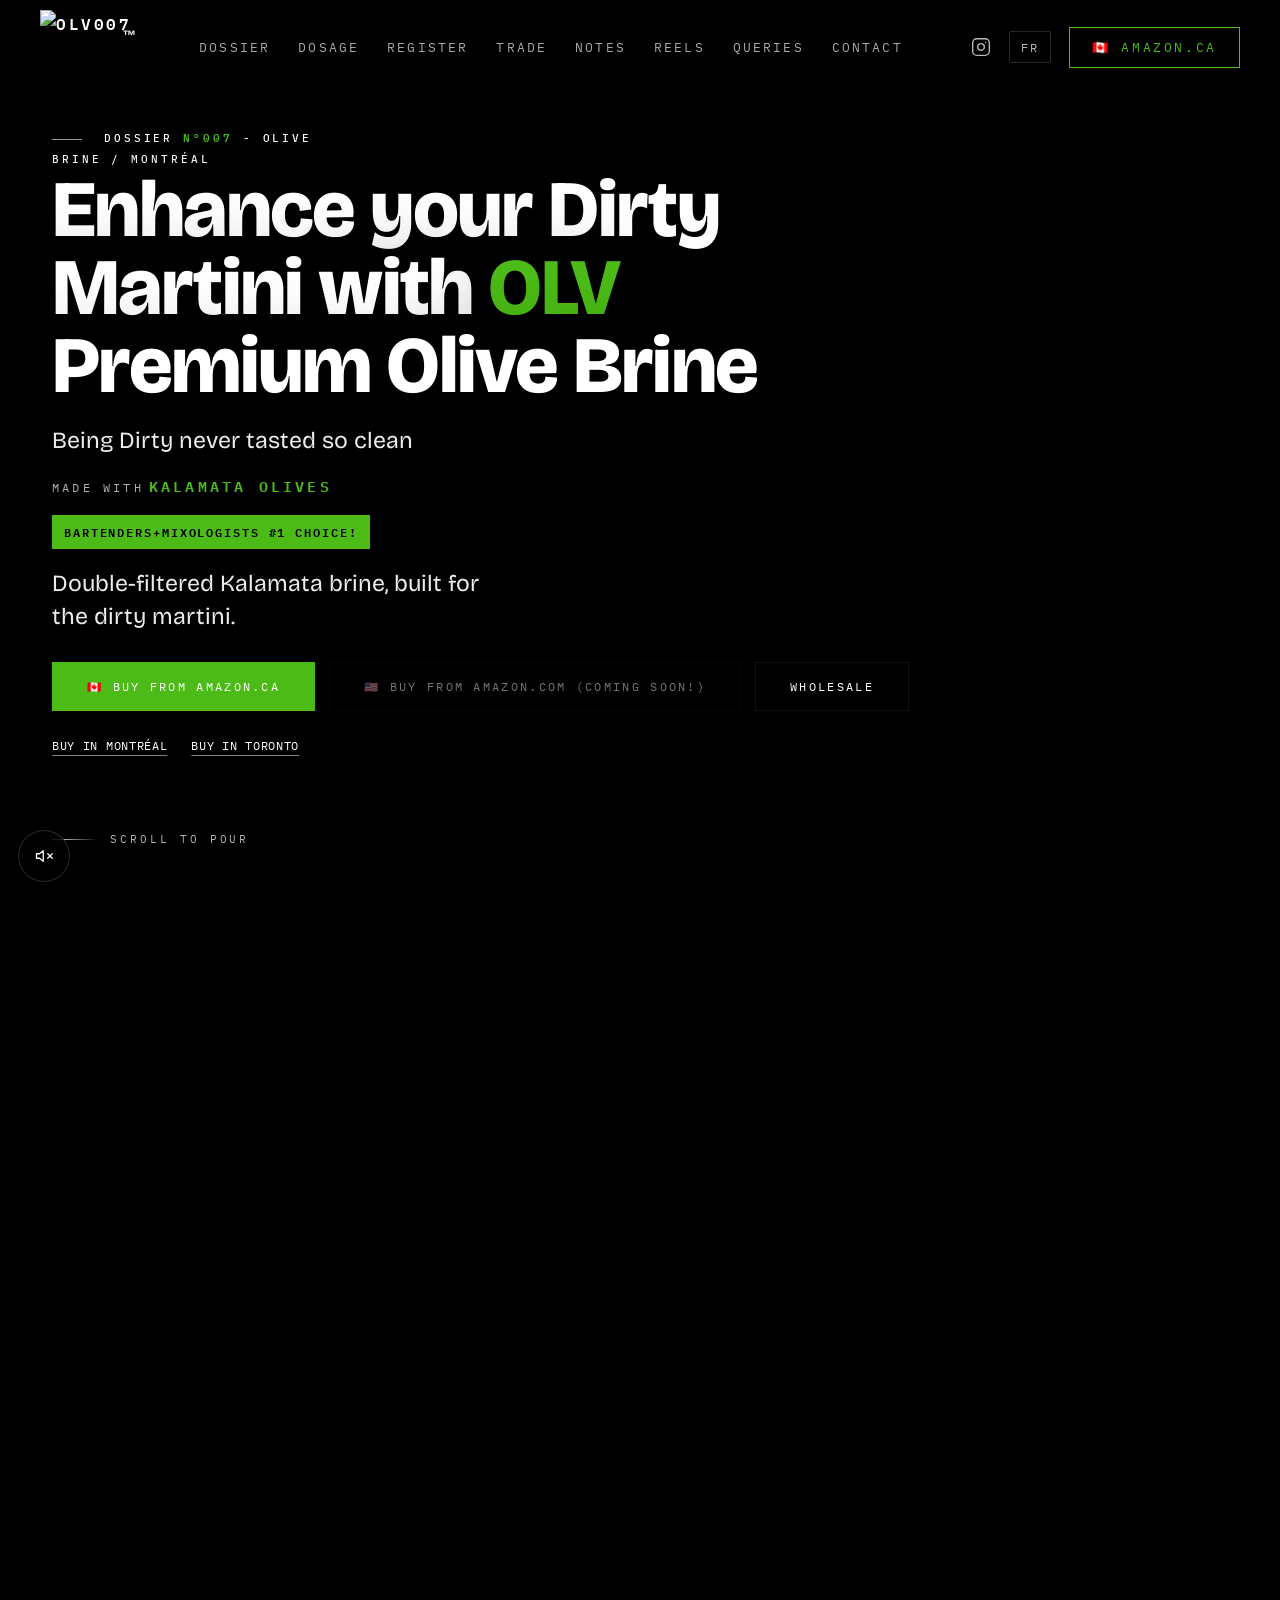
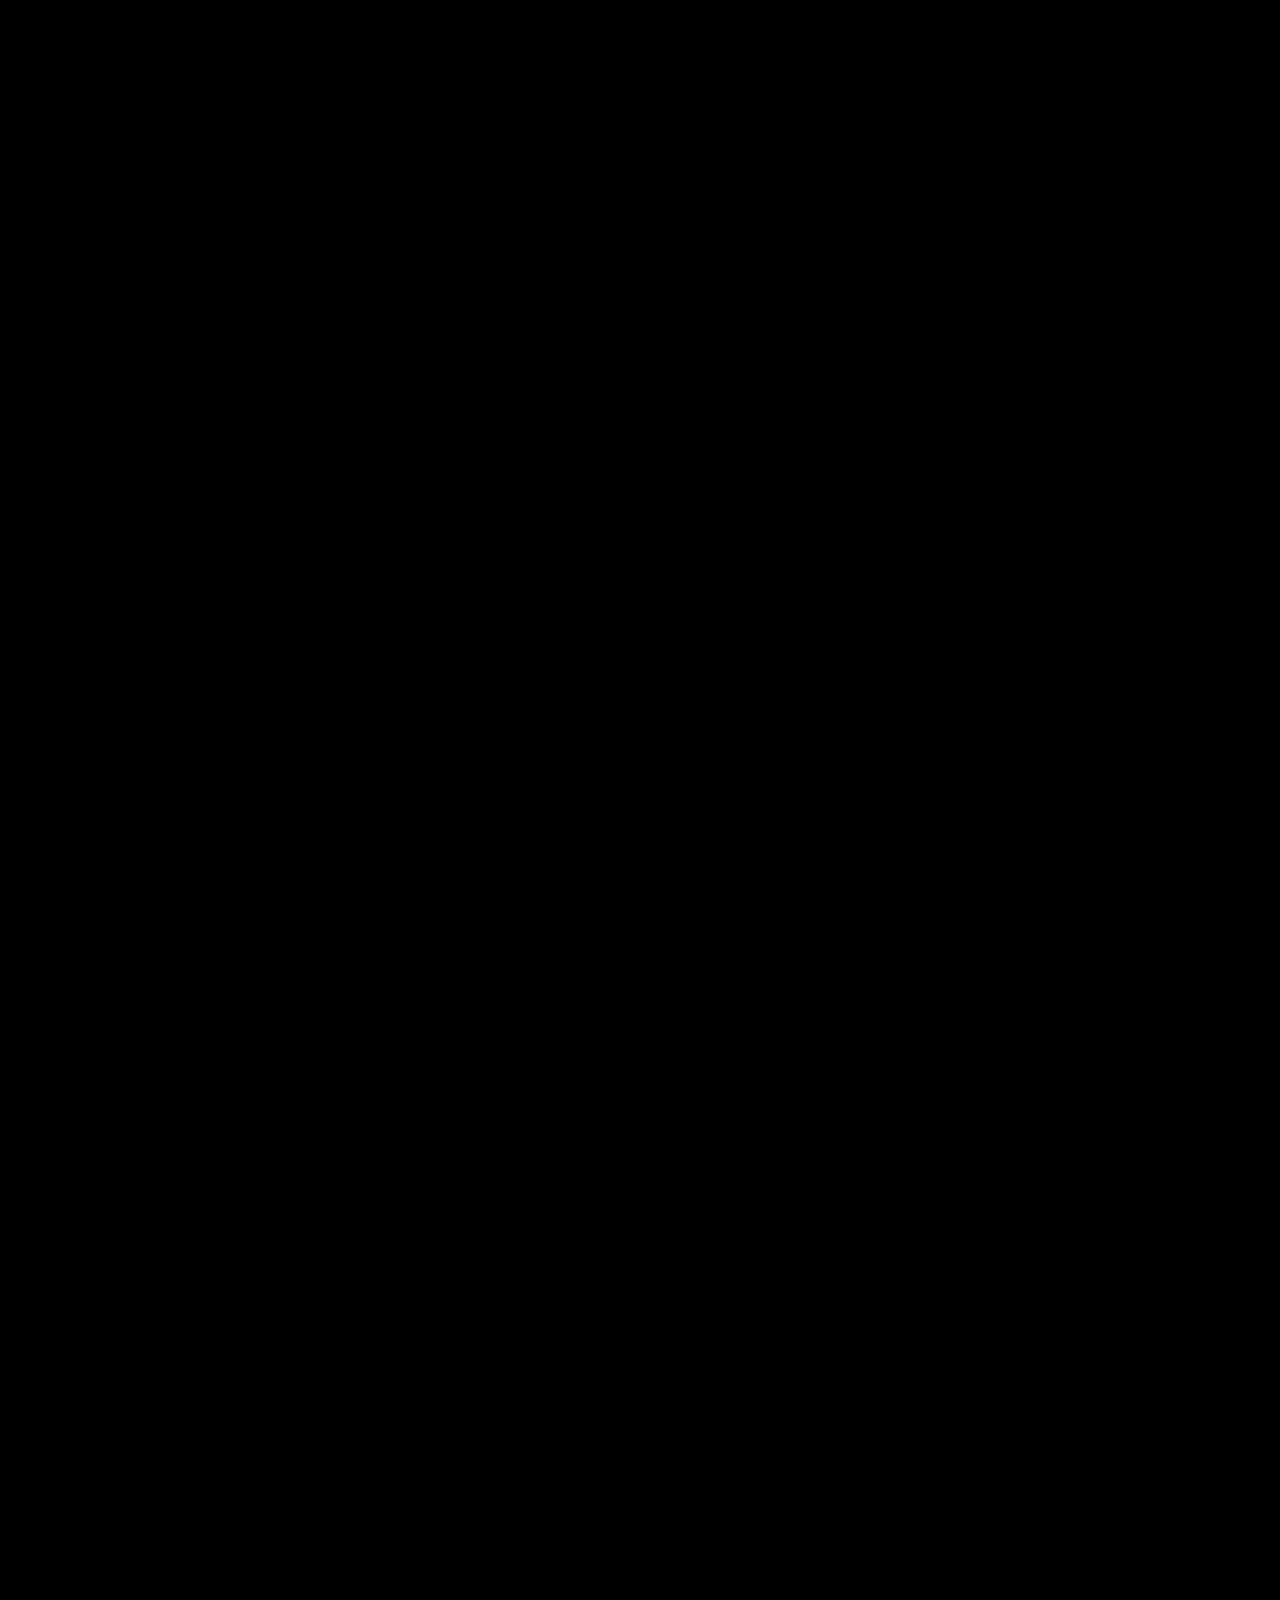
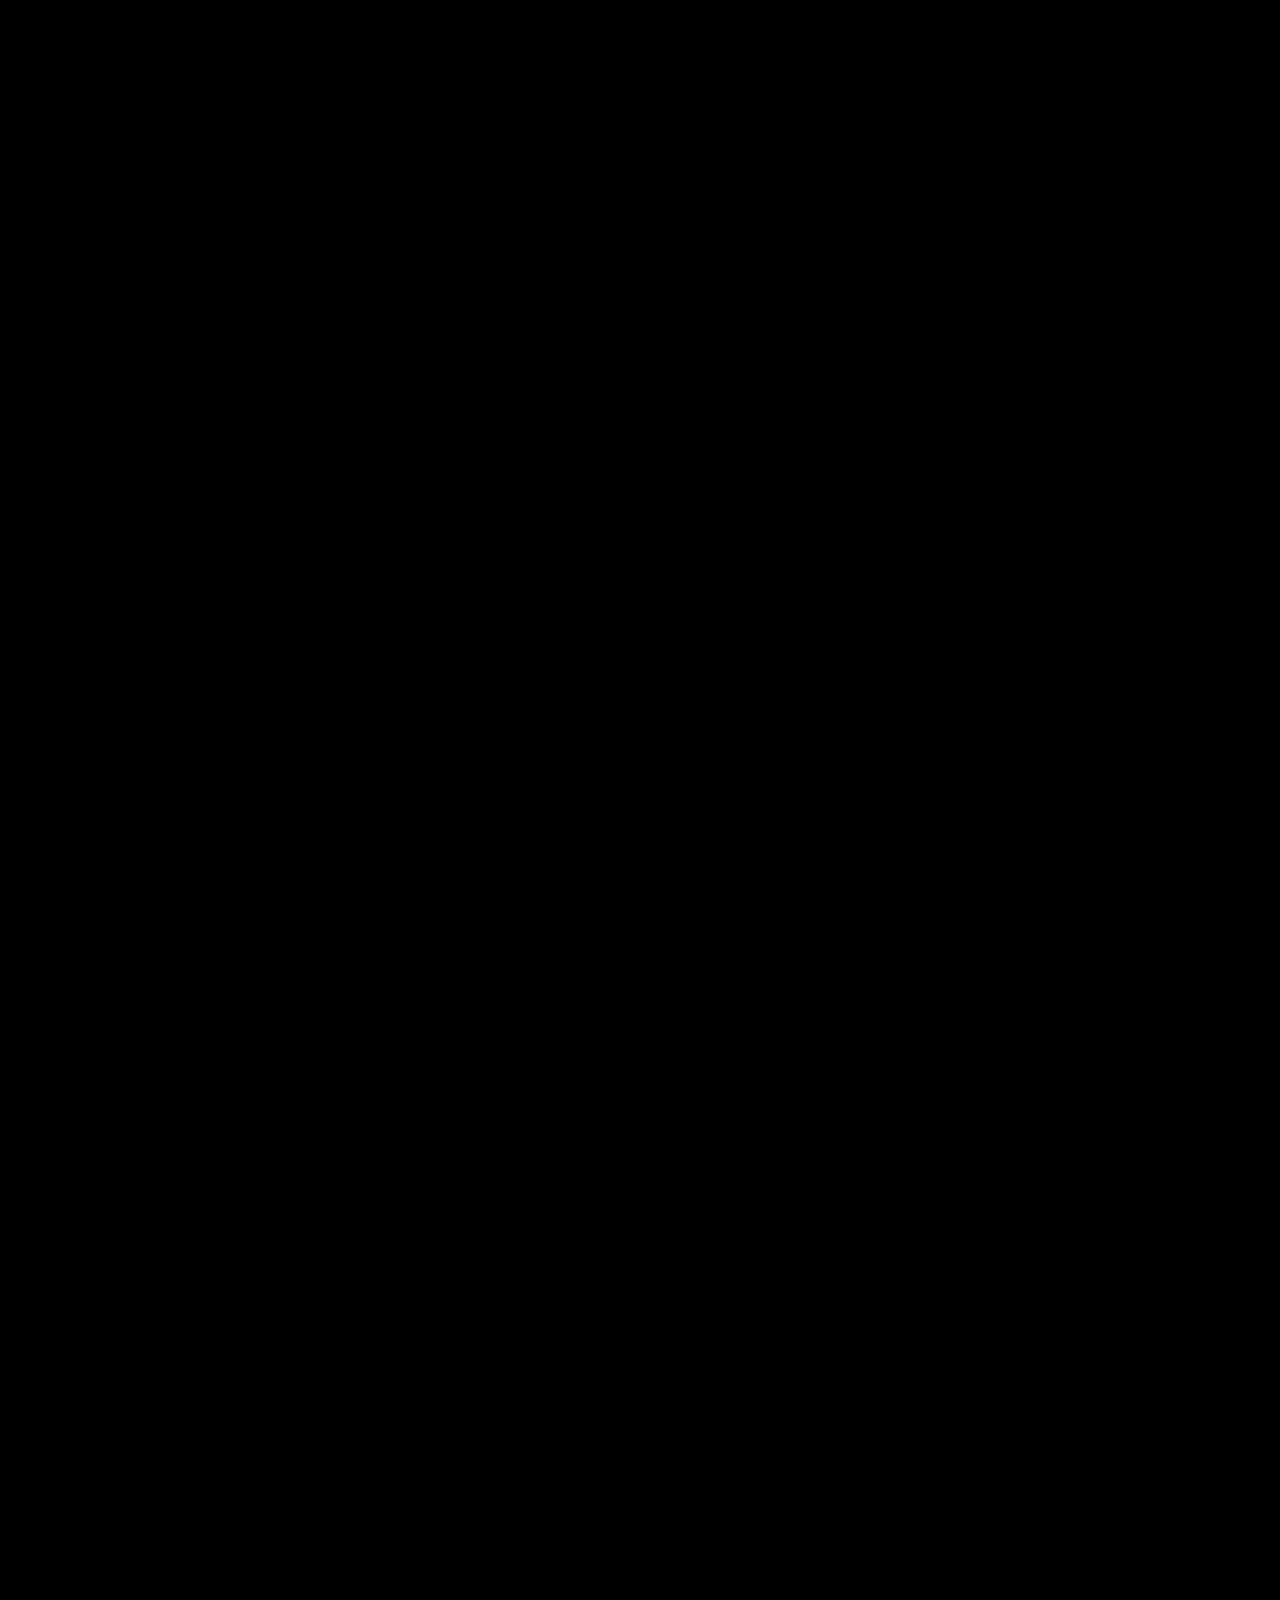
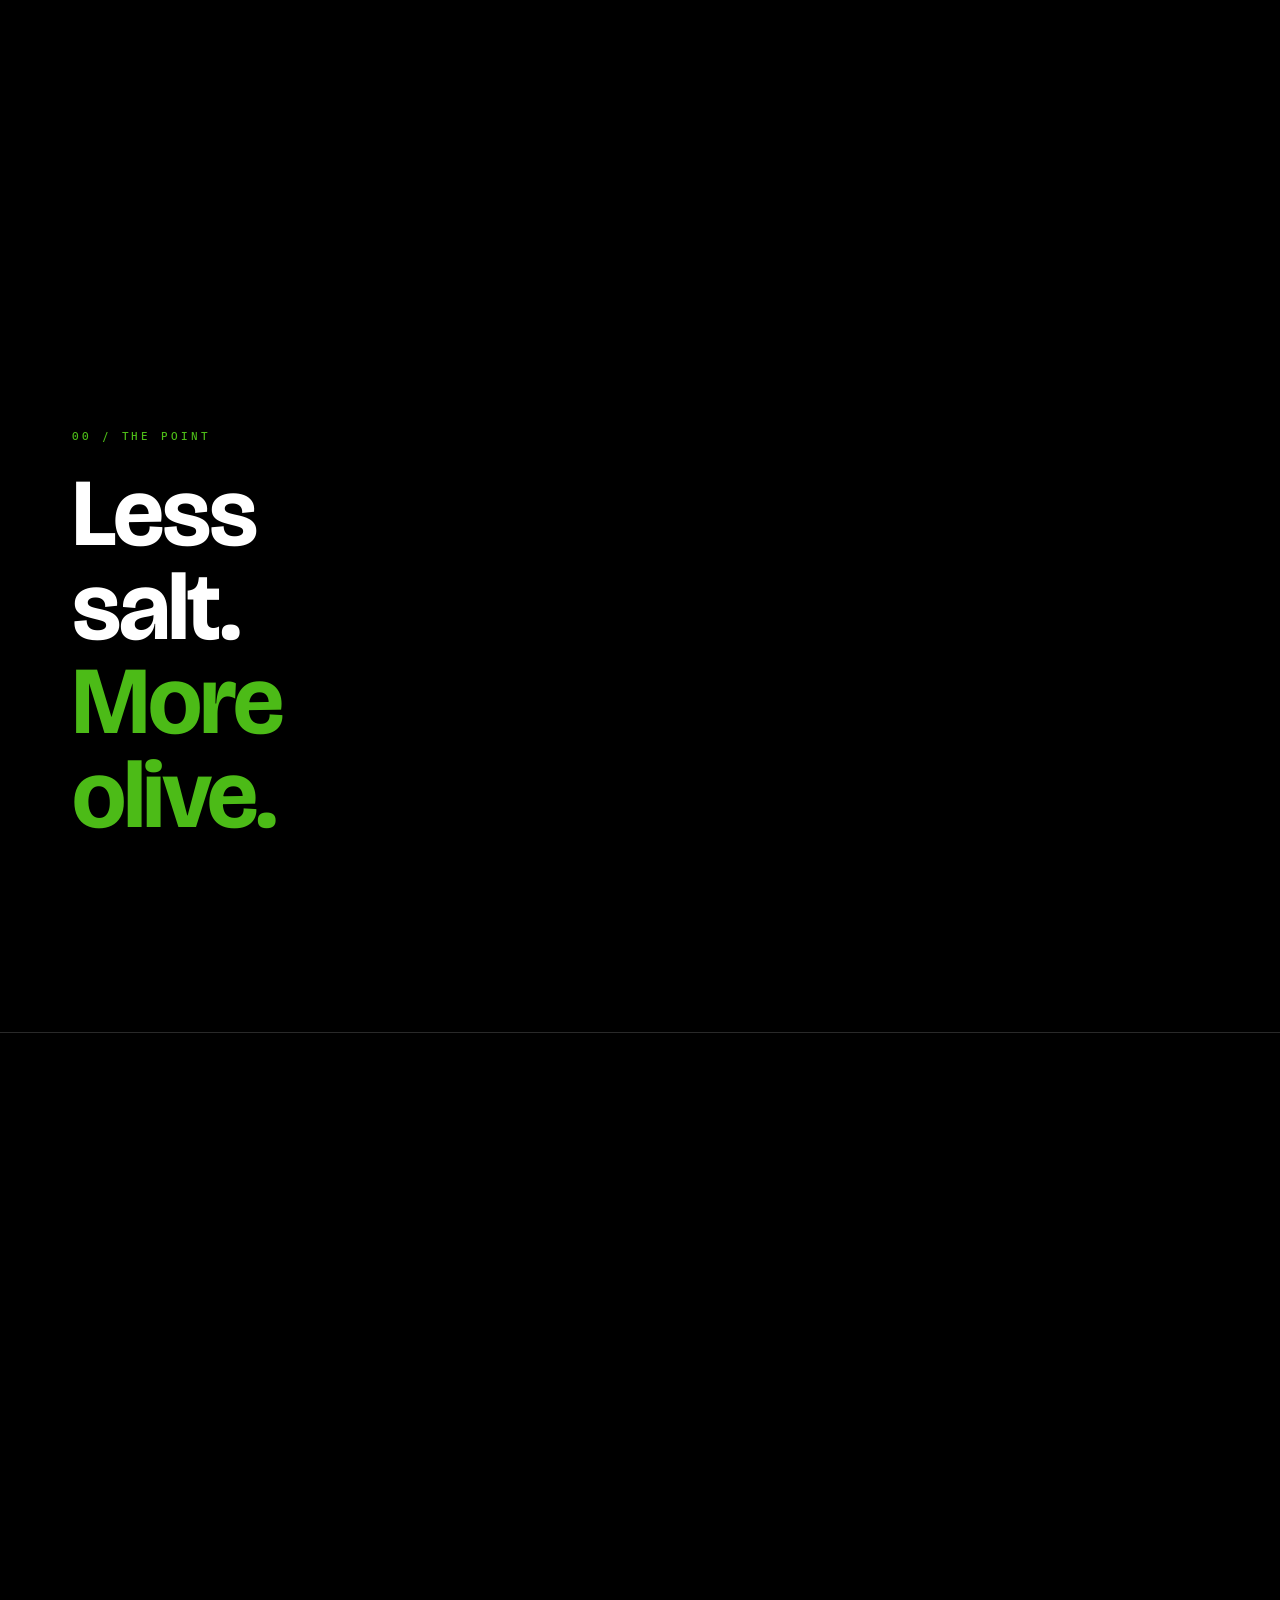
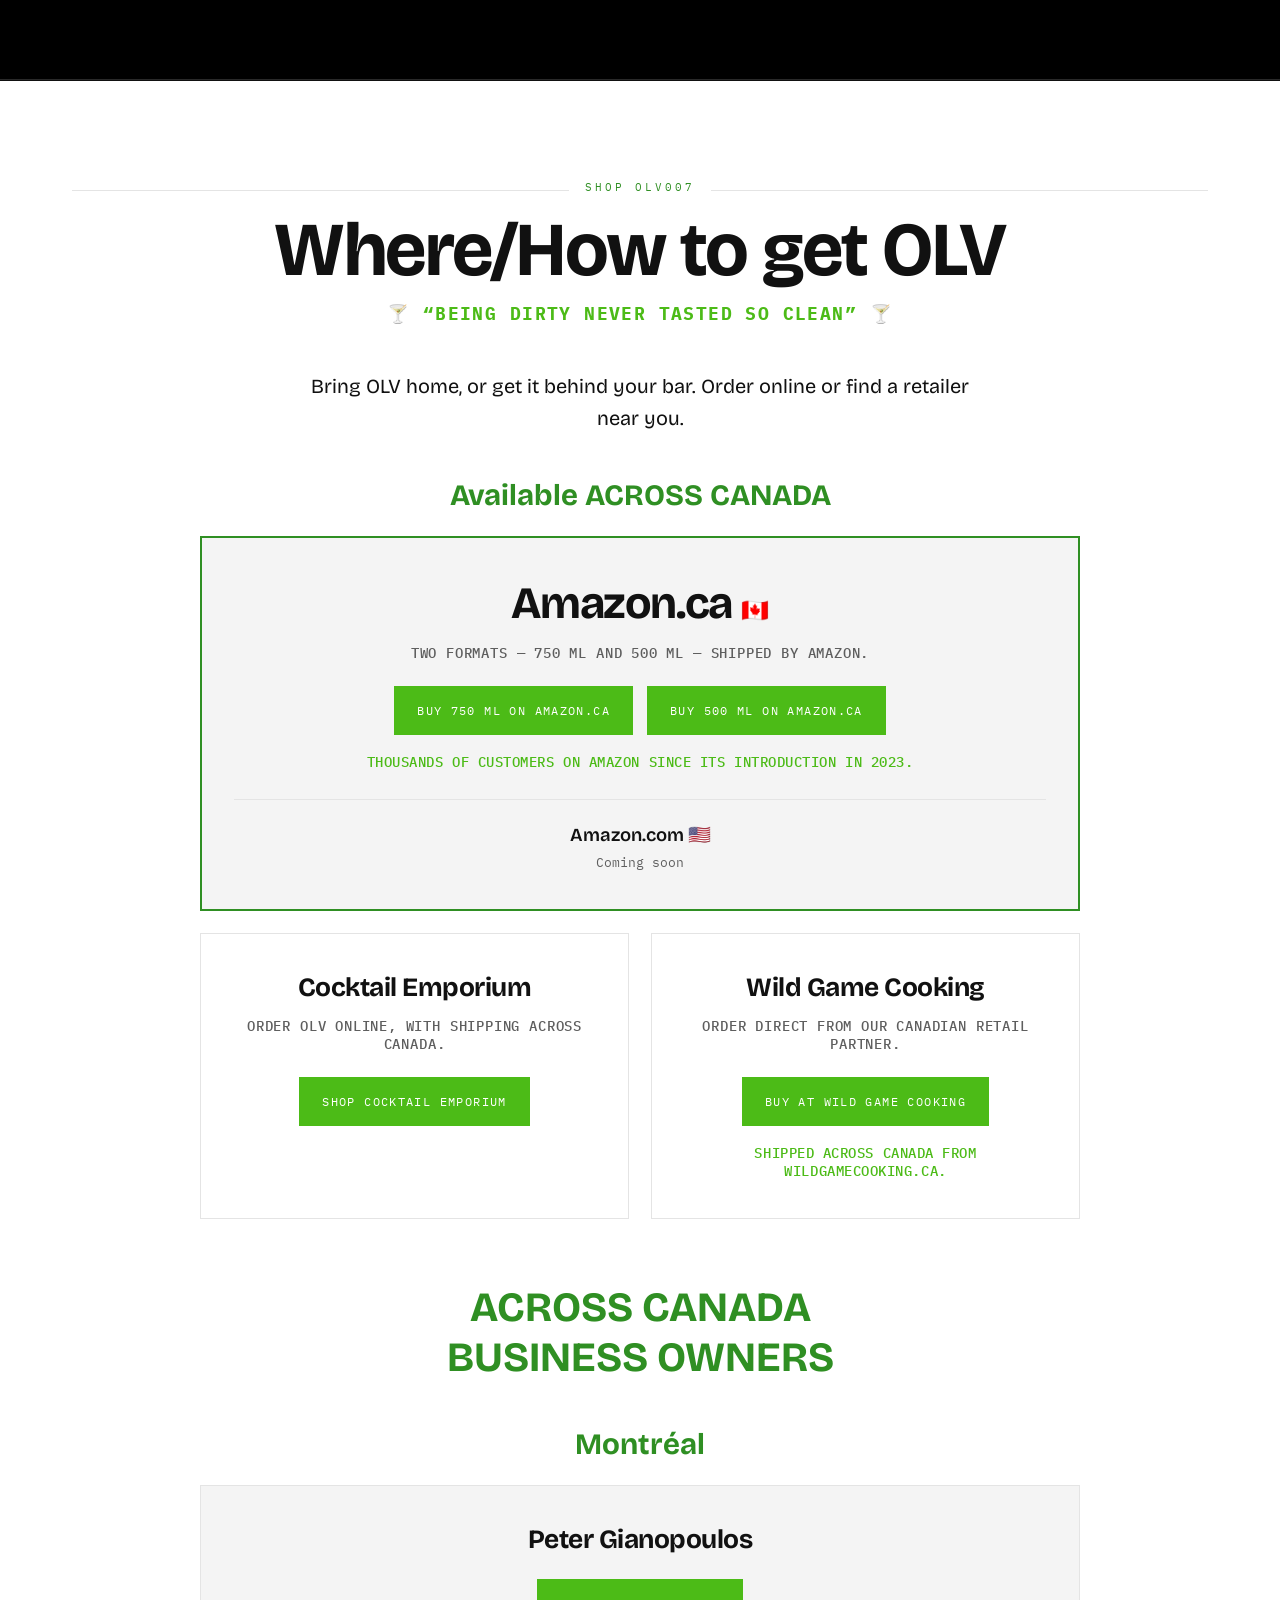
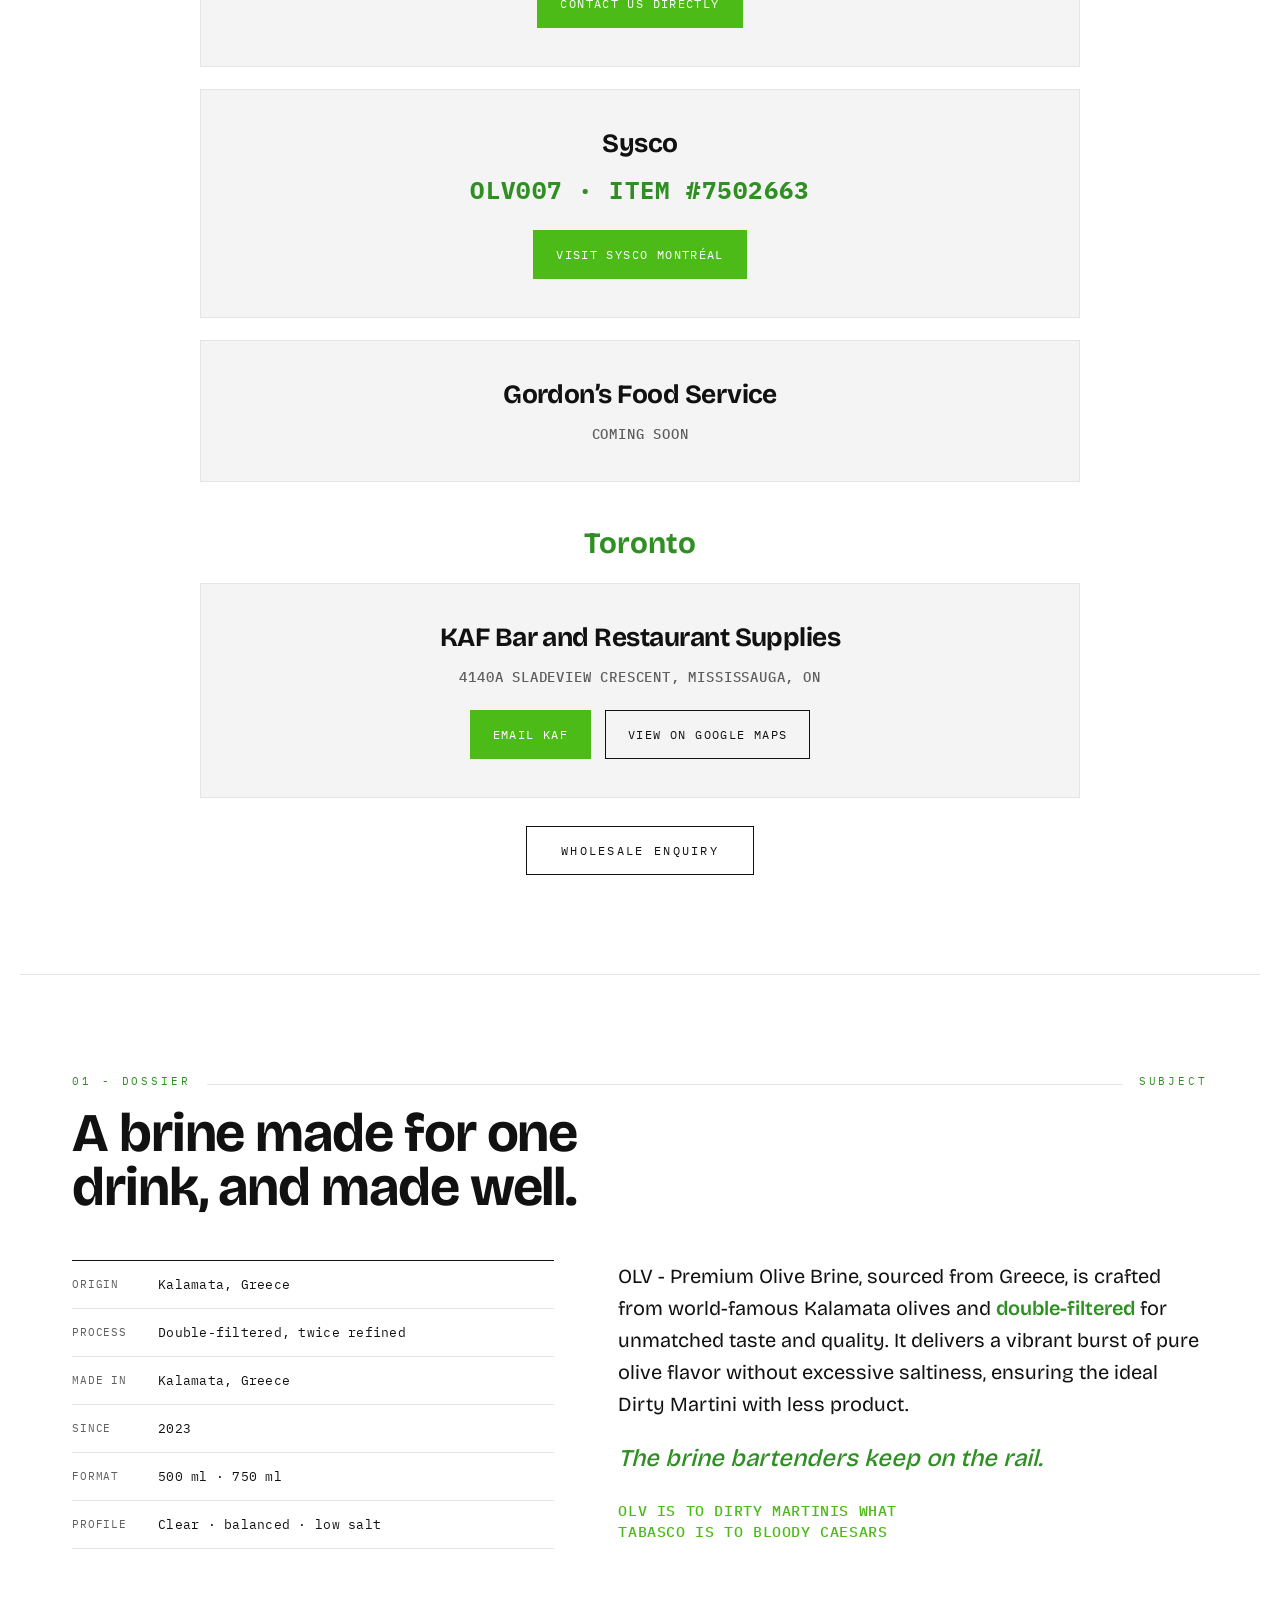
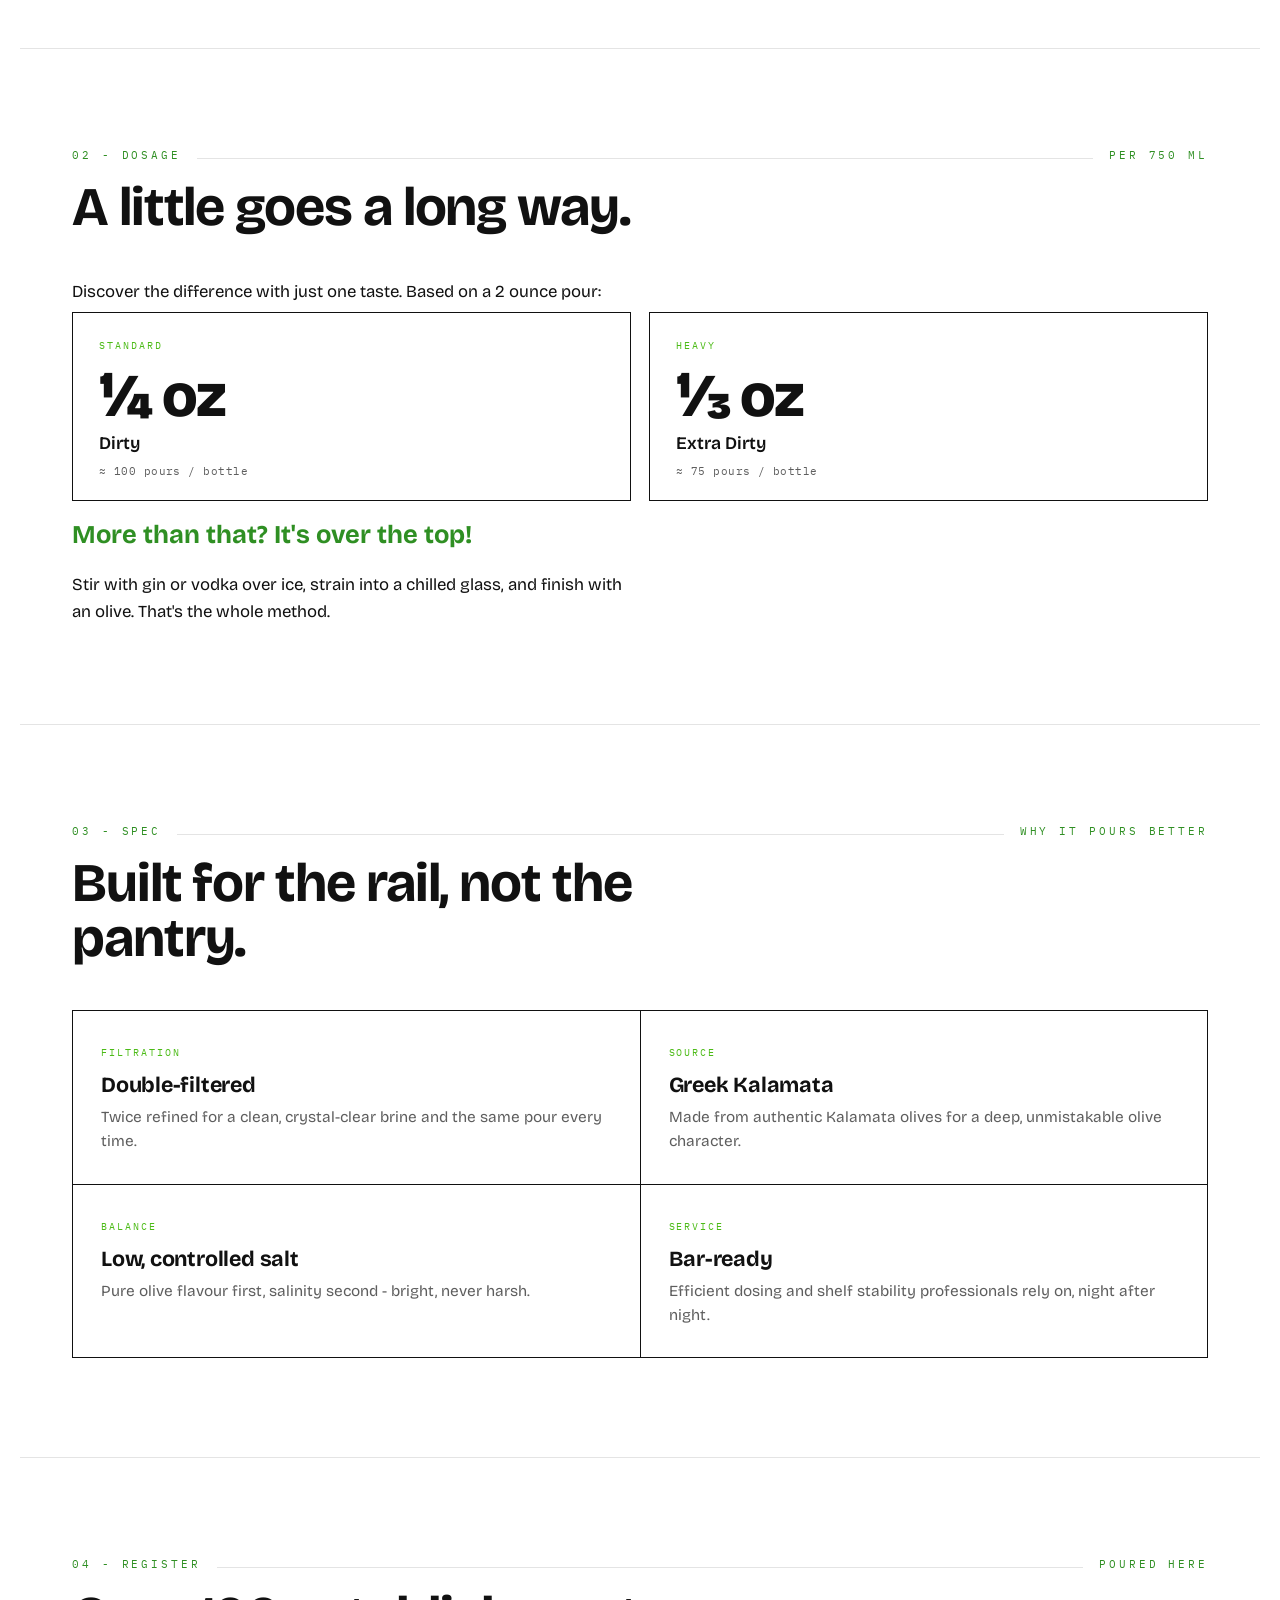
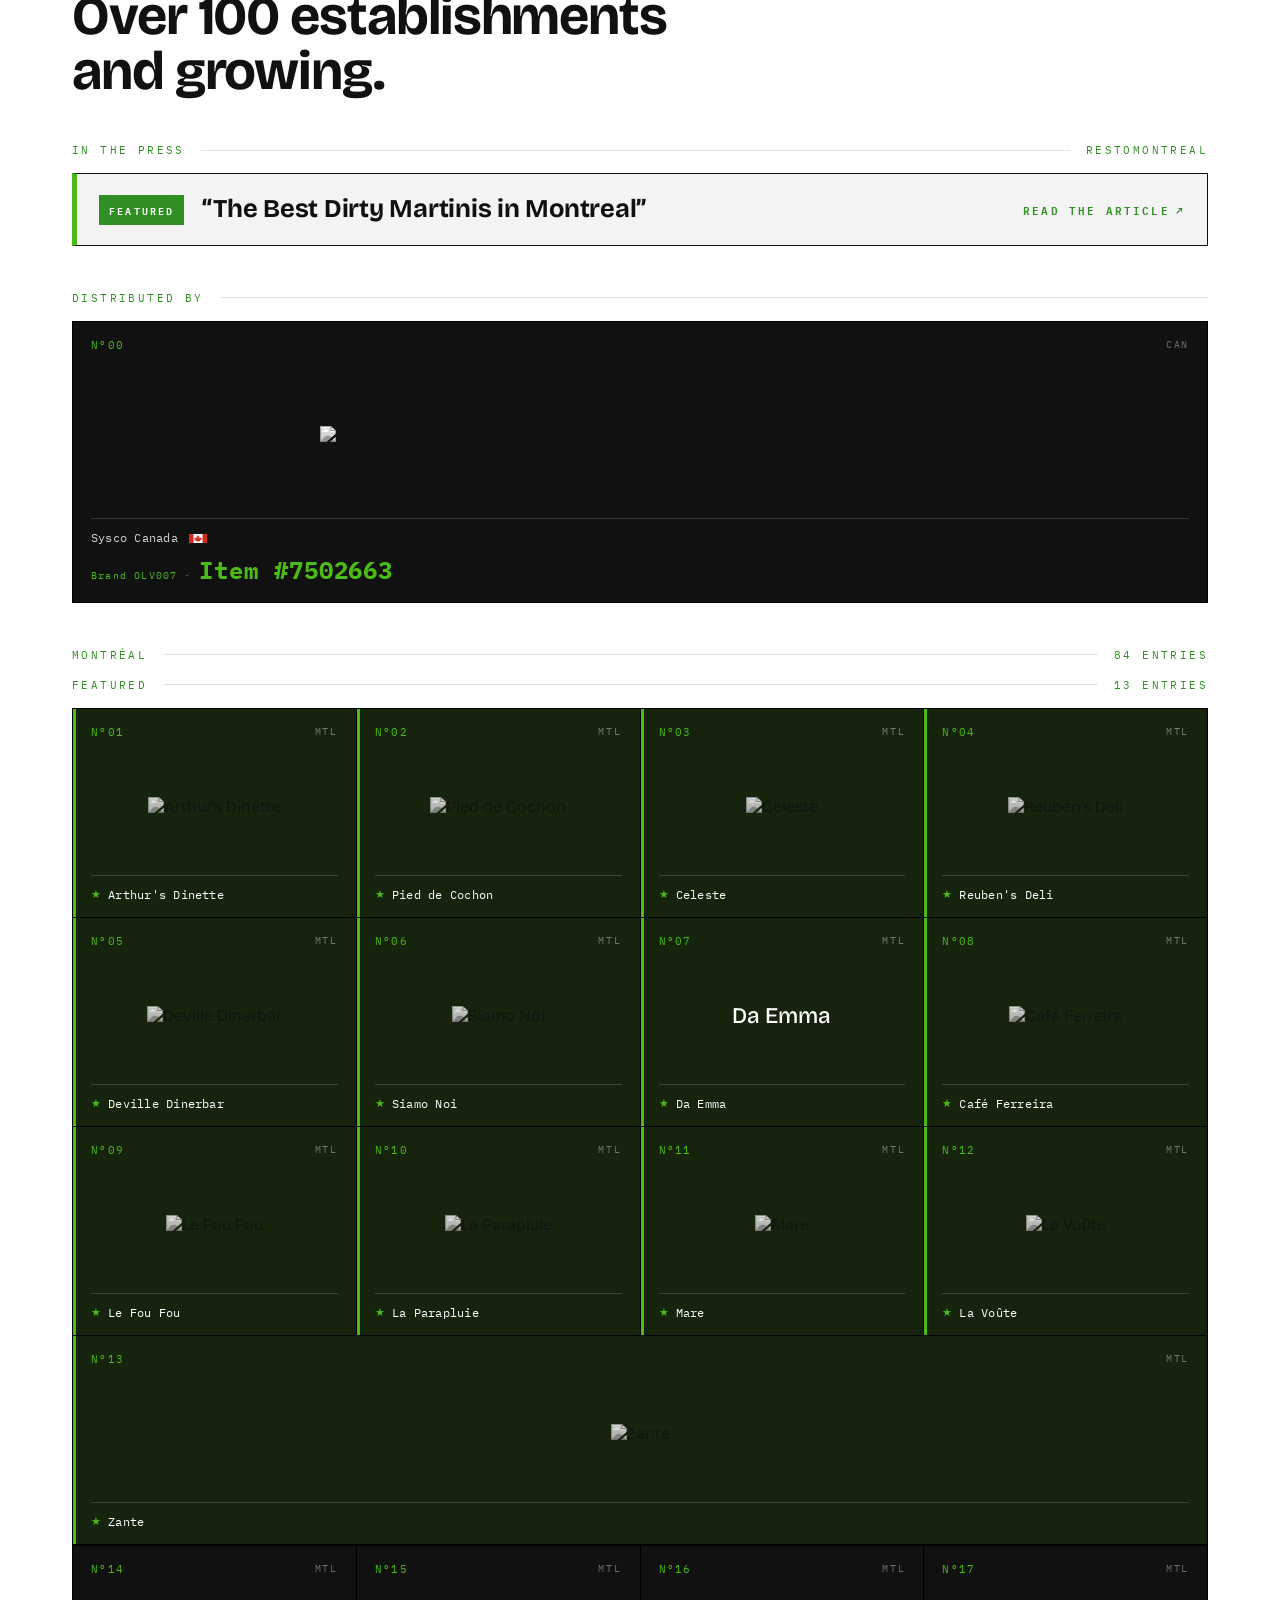
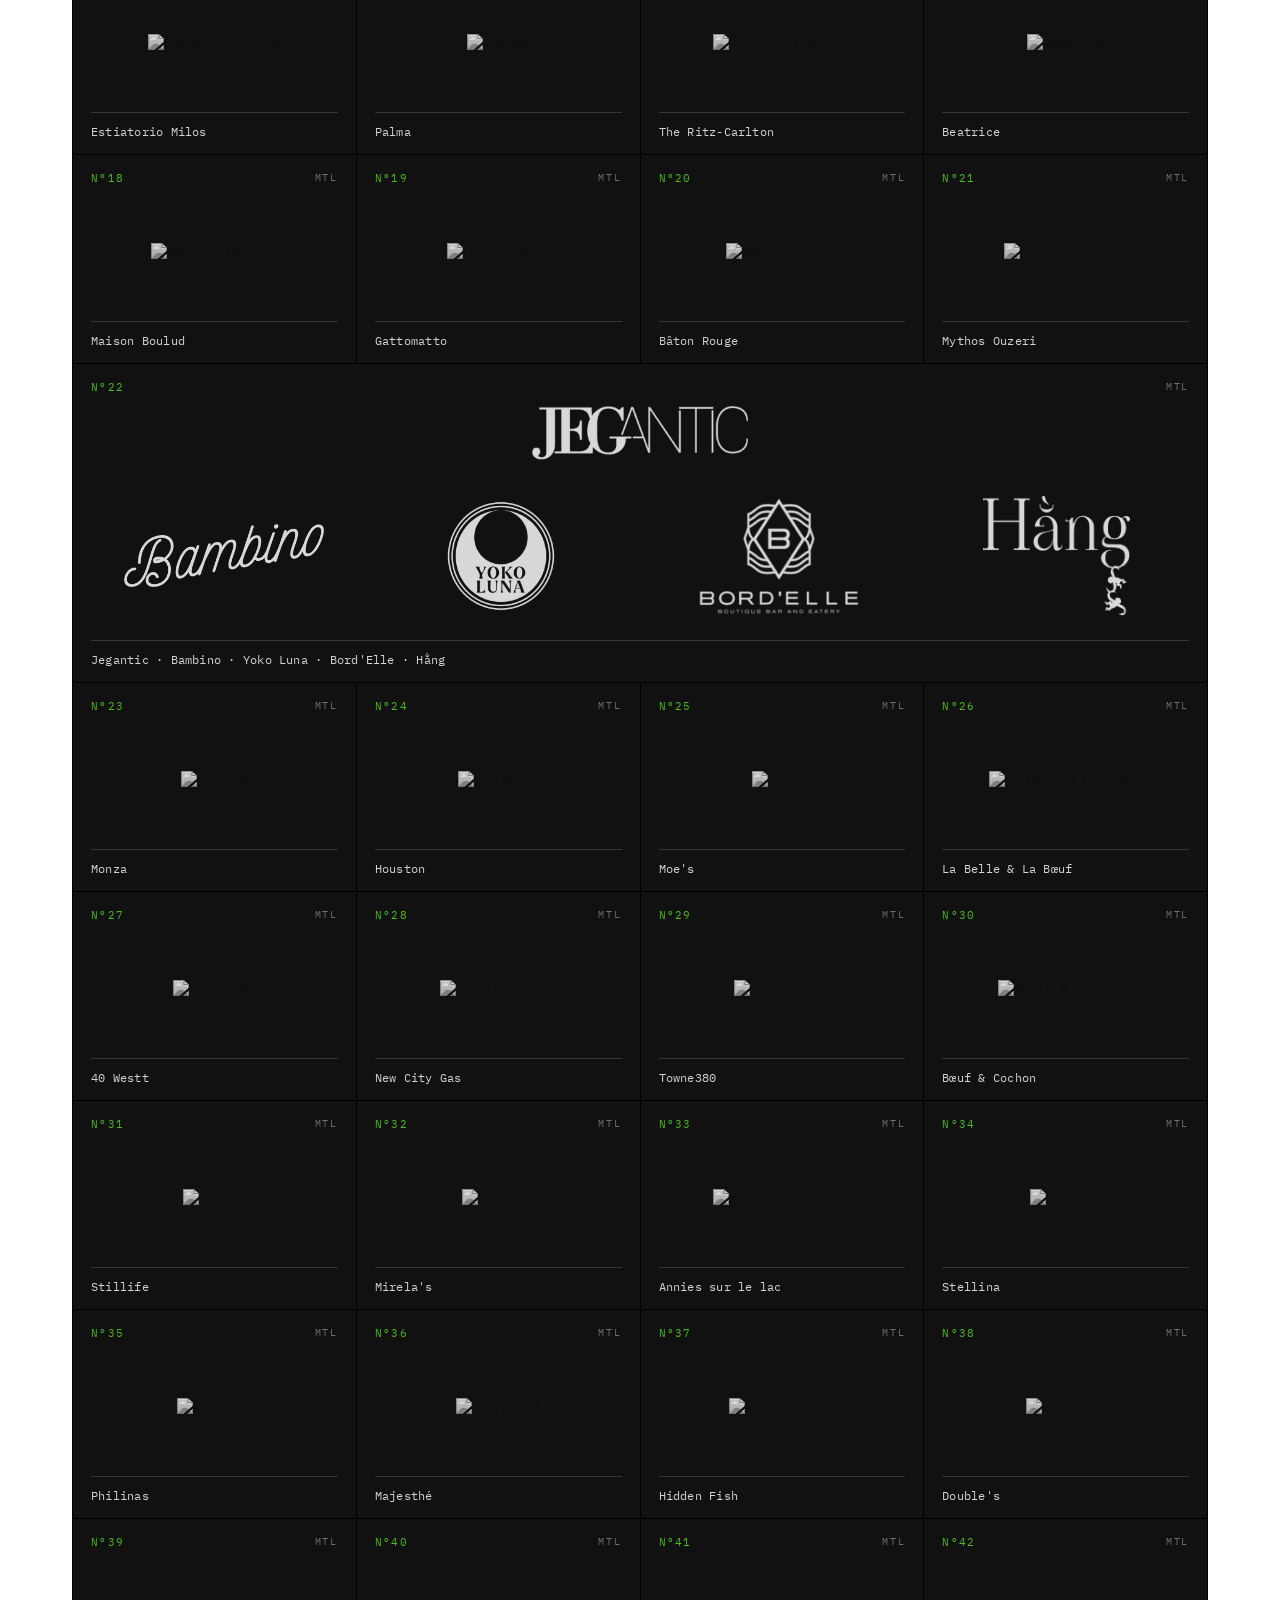
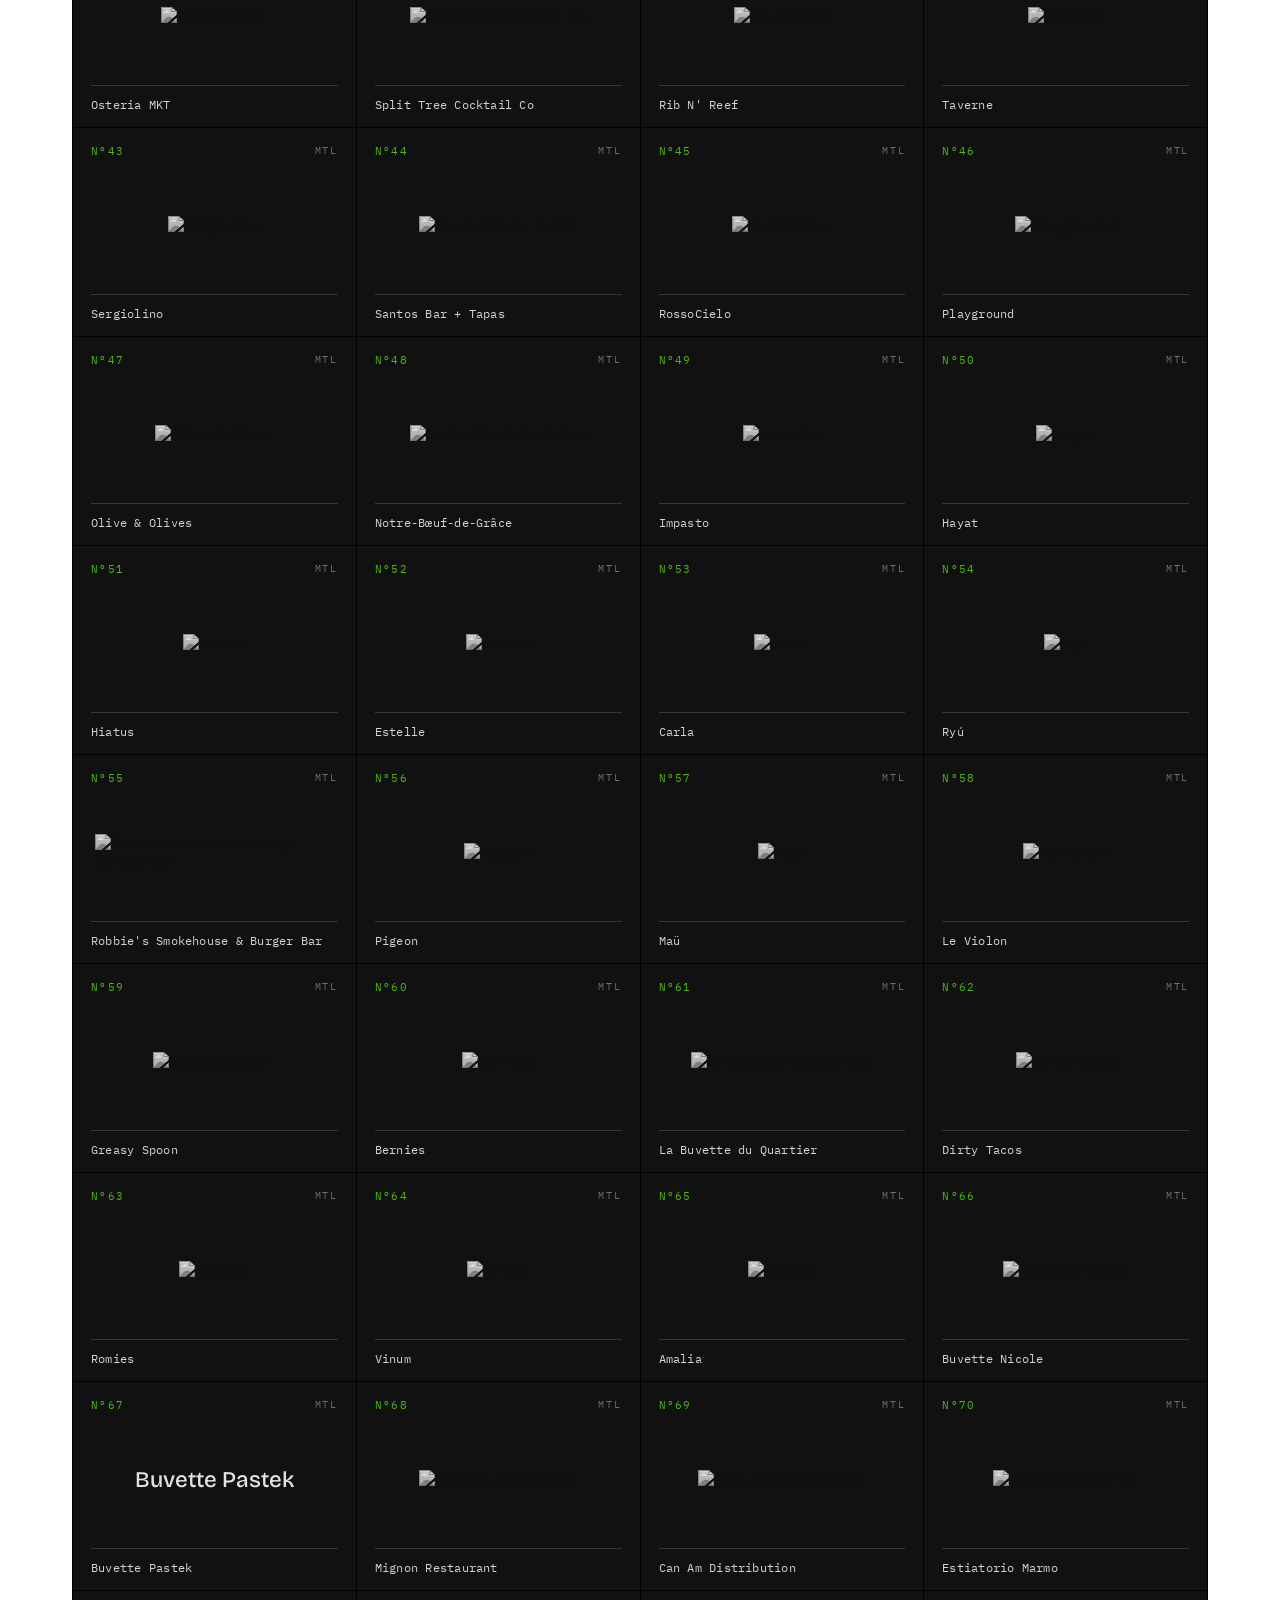
==== commit 5e0c7e10: "Move Gordon’s Food Service below Sysco and mark coming soon" ====
--- a/index.html
+++ b/index.html
@@ -193,6 +193,10 @@
             <a class="btn btn--stamp" href="https://www.sysco.ca/fr/location/montreal" target="_blank" rel="noopener" data-fr="Visiter Sysco Montréal">Visit Sysco Montréal</a>
           </div>
         </div>
+        <div class="store store--local" aria-labelledby="gfs-heading">
+          <h5 class="store__title" id="gfs-heading">Gordon’s Food Service</h5>
+          <p class="store__note mono" data-fr="Bientôt disponible">Coming soon</p>
+        </div>
       </div>
 
       <div class="retail-region" aria-labelledby="toronto-heading">
@@ -203,15 +207,6 @@
           <div class="cta-row">
             <a class="btn btn--stamp" href="mailto:info@kafsupplies.com" data-fr="Écrire à KAF">Email KAF</a>
             <a class="btn btn--ghost" href="https://www.google.com/maps/search/?api=1&amp;query=KAF+Bar+and+Restaurant+Supplies+4140A+Sladeview+Crescent+Mississauga&amp;query_place_id=ChIJGeYKFZU4K4gRnoCQlaVmAgs" target="_blank" rel="noopener" data-fr="Voir sur Google Maps">View on Google Maps</a>
-          </div>
-        </div>
-      </div>
-
-      <div class="retail-region" aria-labelledby="gfs-heading">
-        <div class="store store--local">
-          <h4 class="store__title" id="gfs-heading">GFS — Gordon Food Service</h4>
-          <div class="cta-row">
-            <a class="btn btn--stamp" href="https://gfs.ca/en-ca/" target="_blank" rel="noopener" data-fr="Visiter GFS Canada">Visit GFS Canada</a>
           </div>
         </div>
       </div>
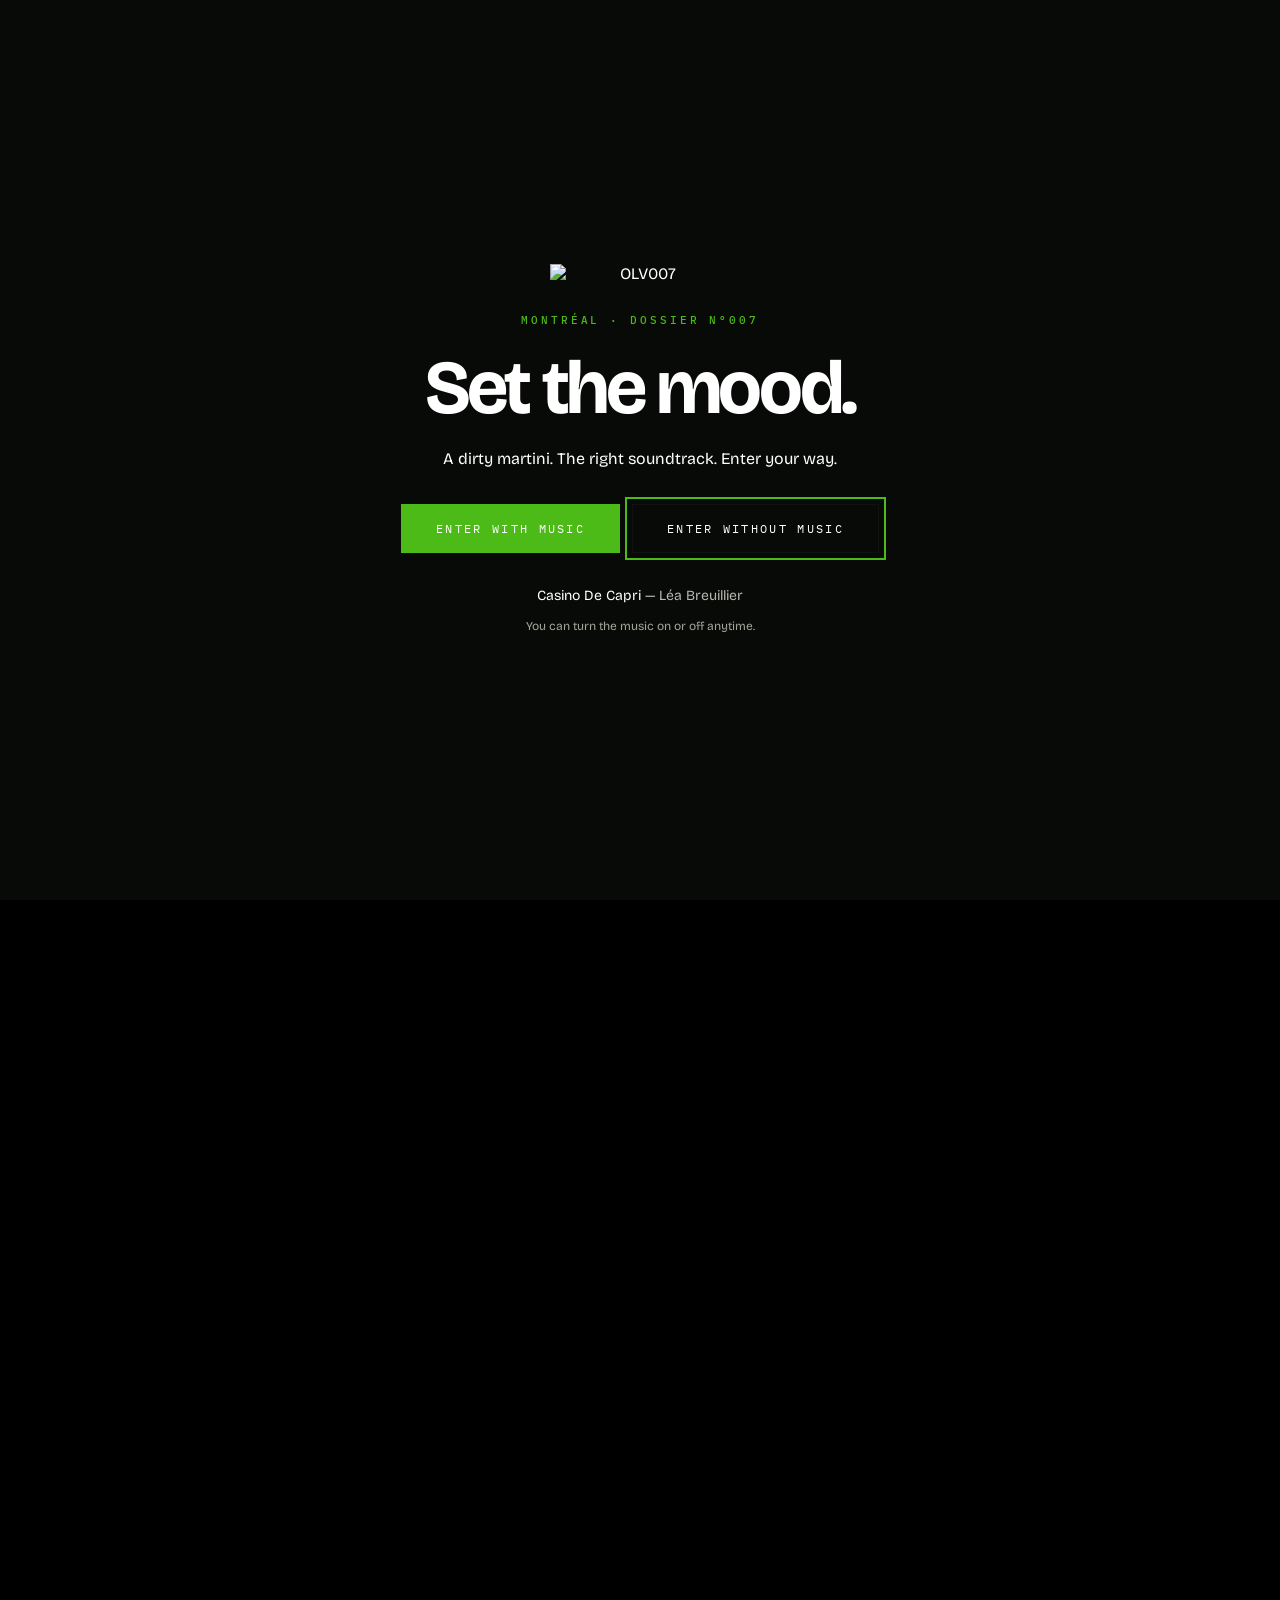
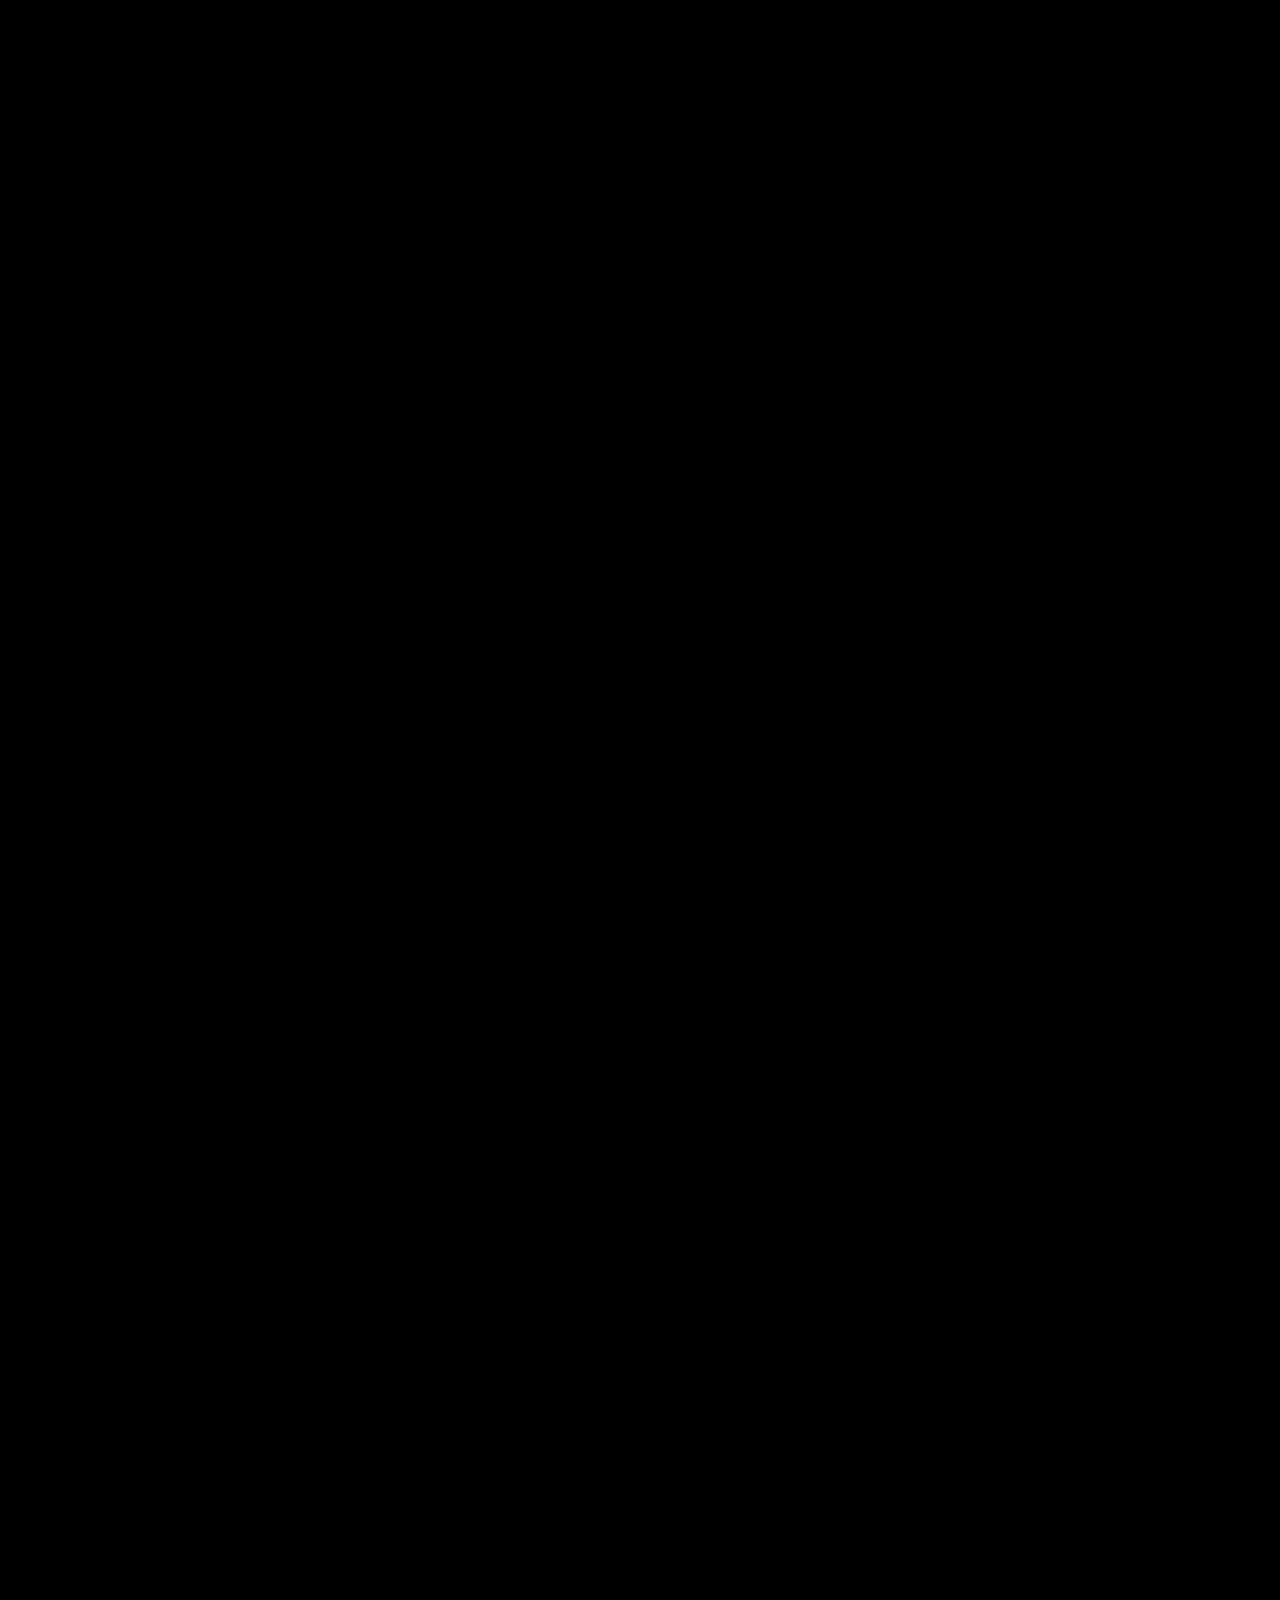
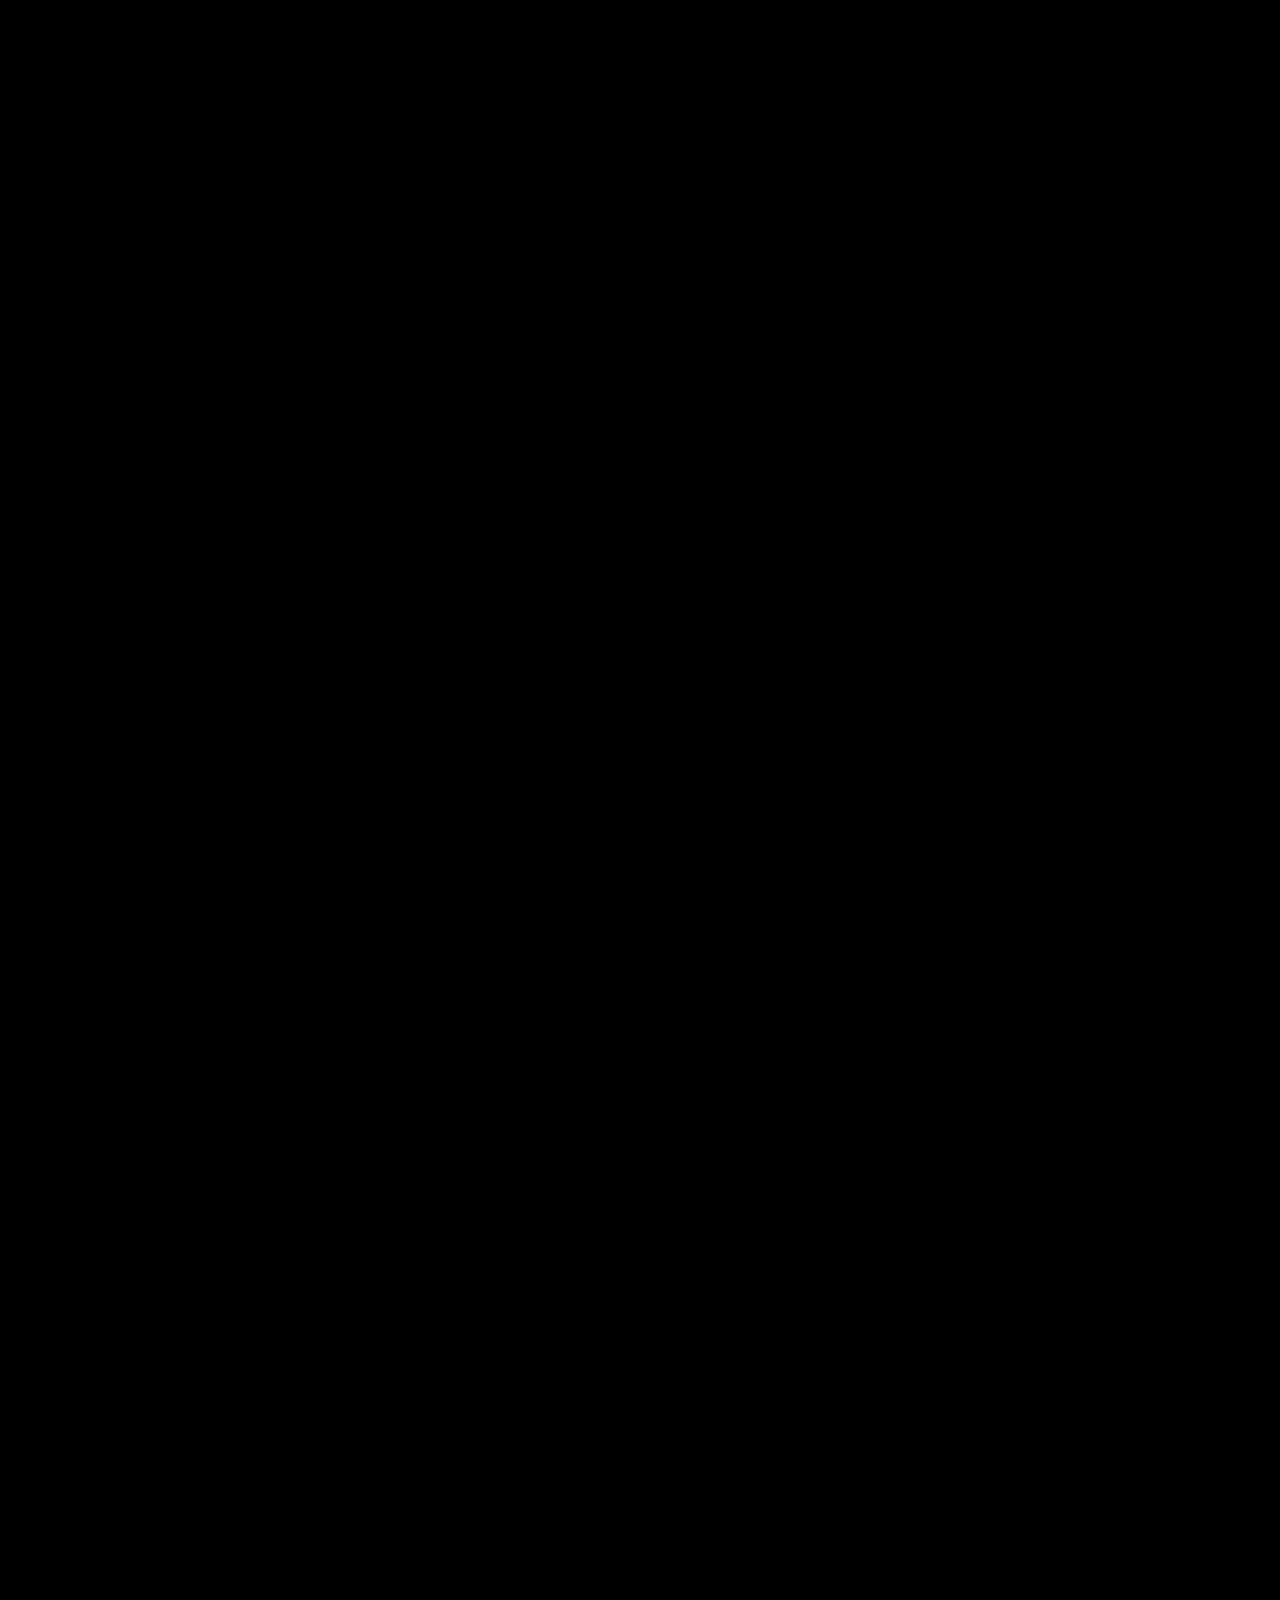
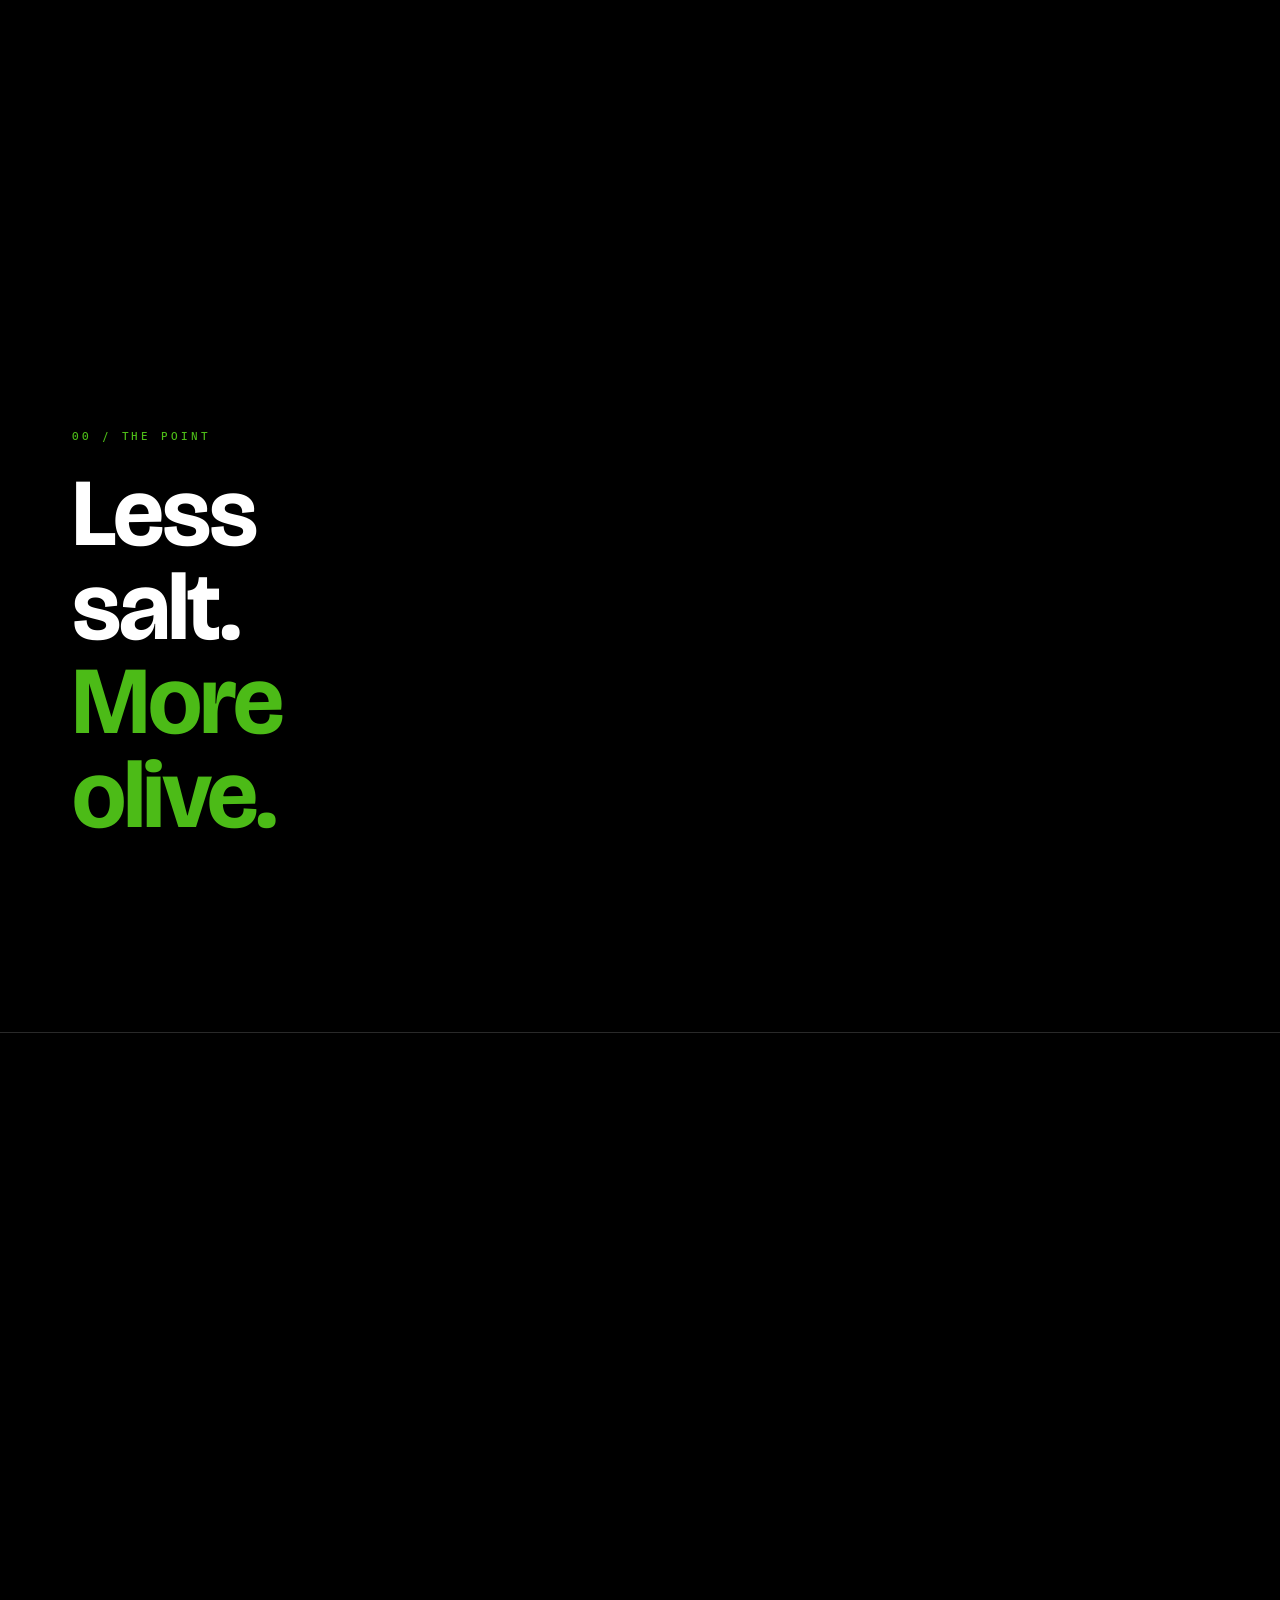
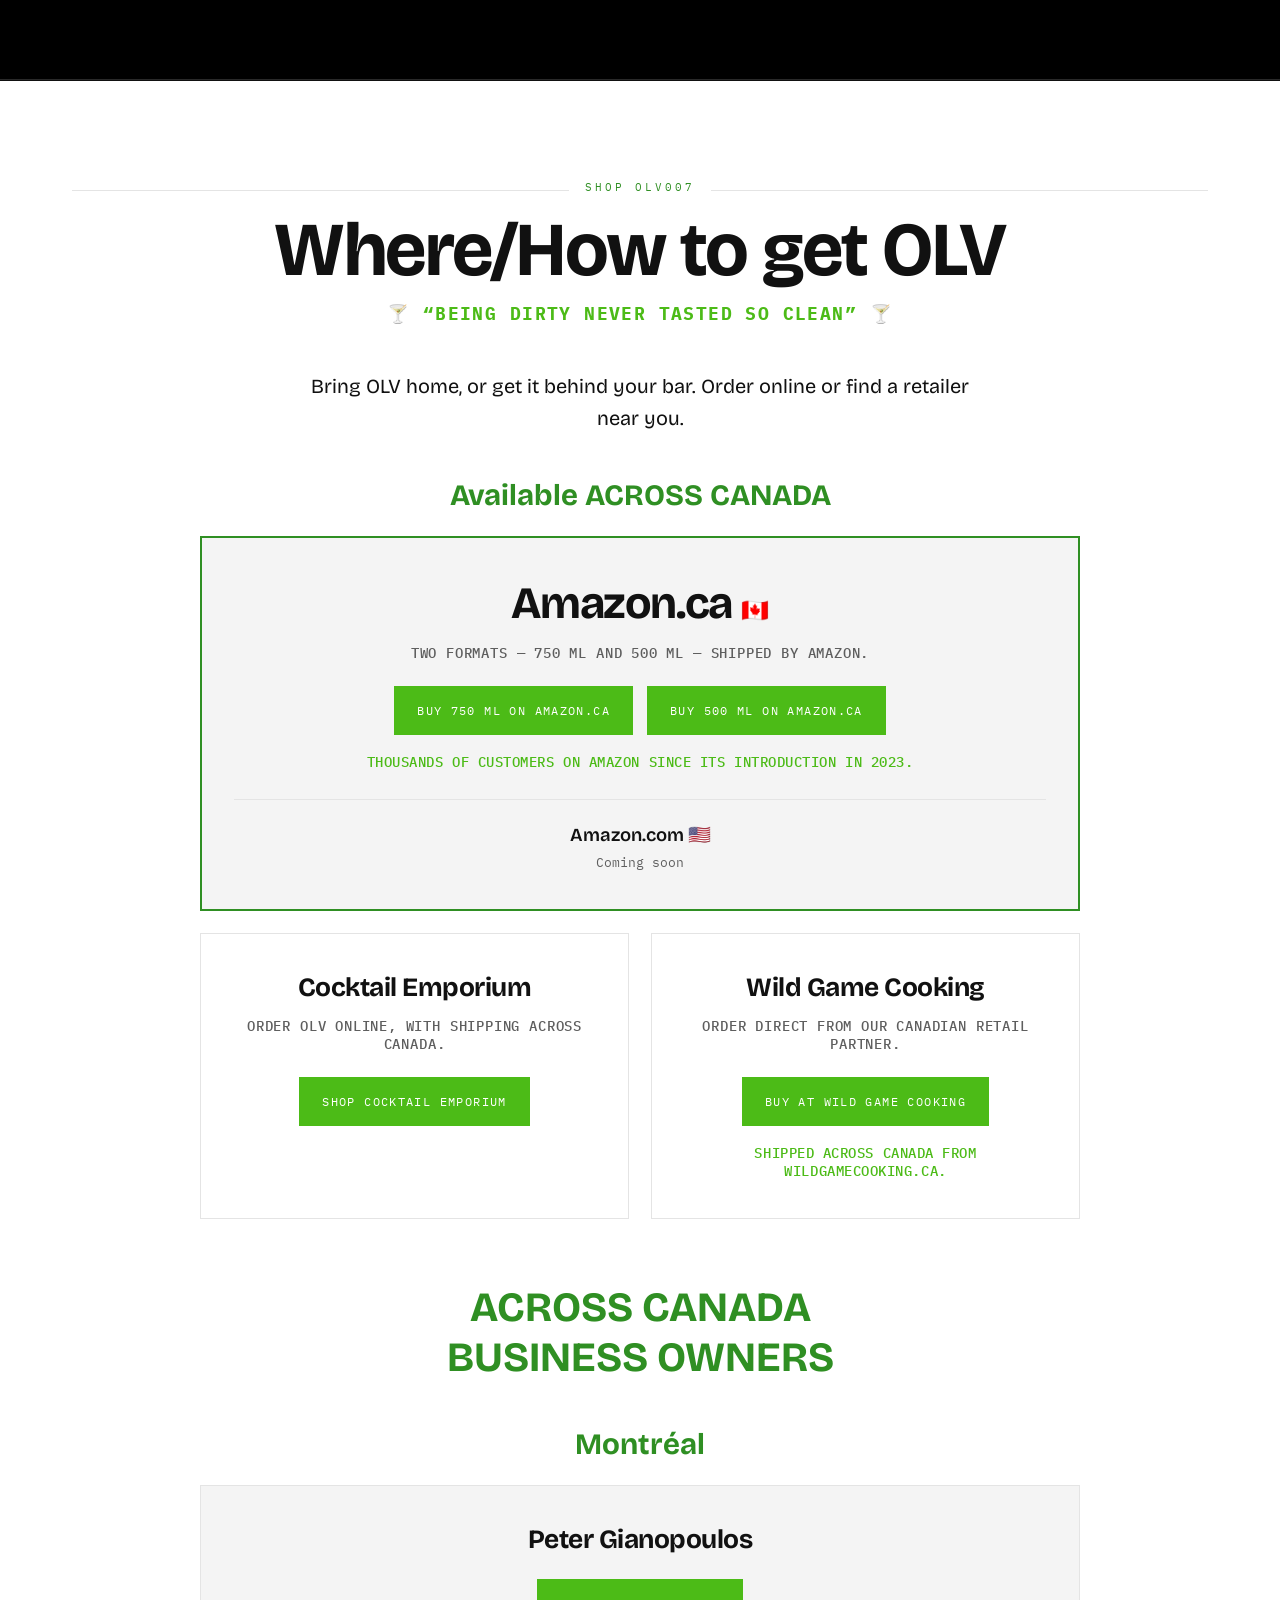
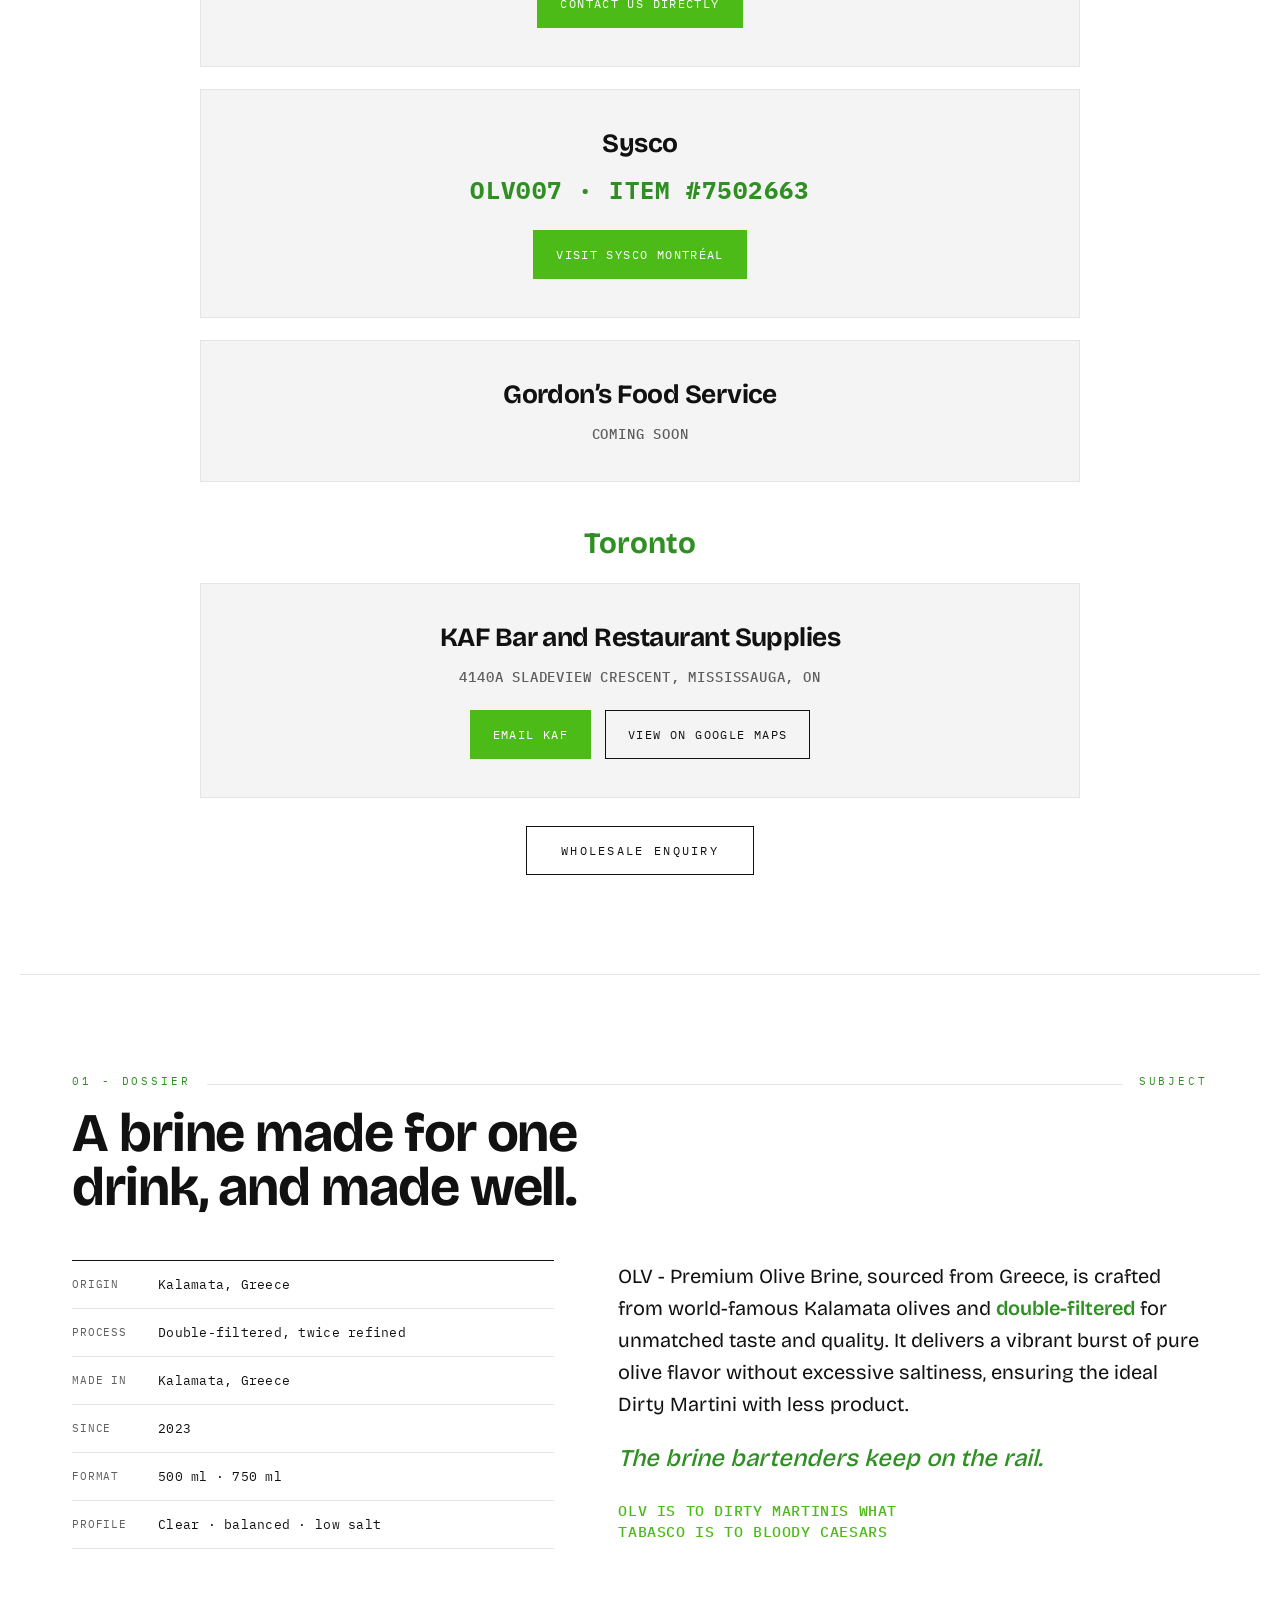
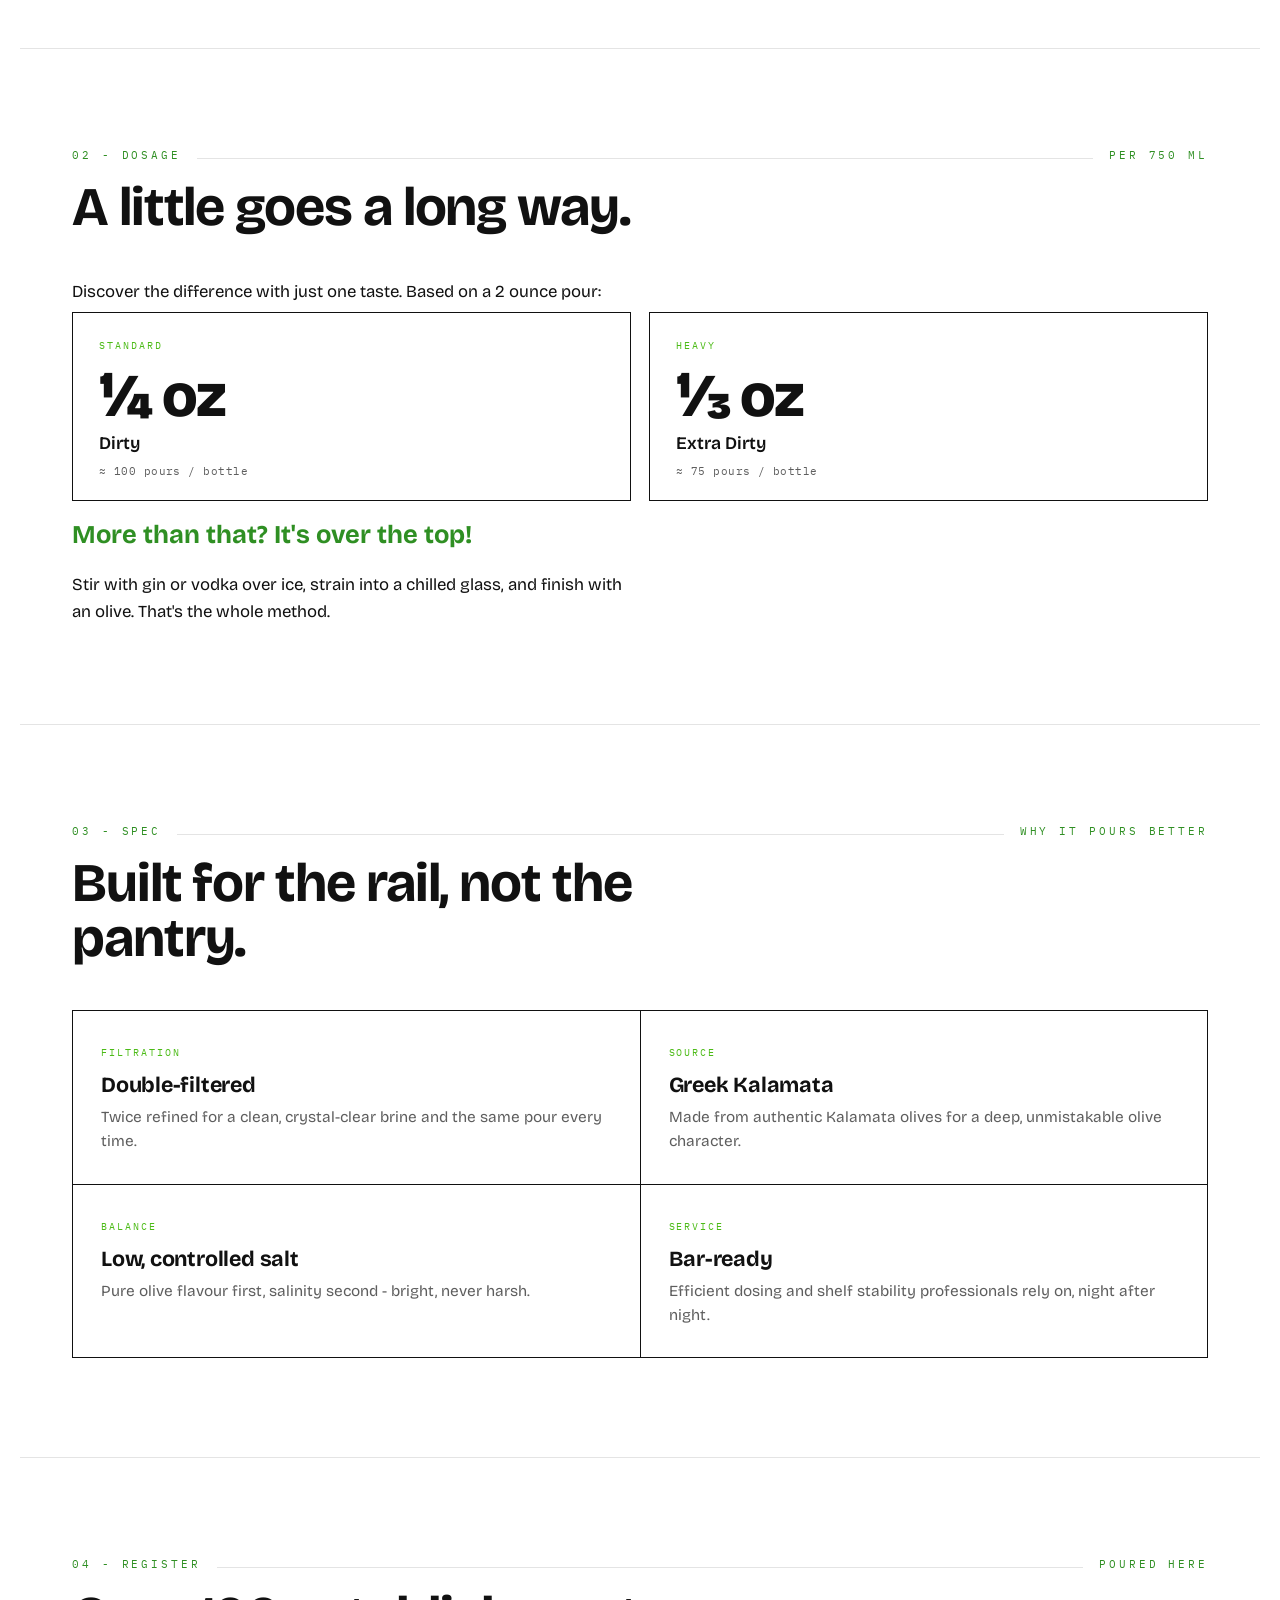
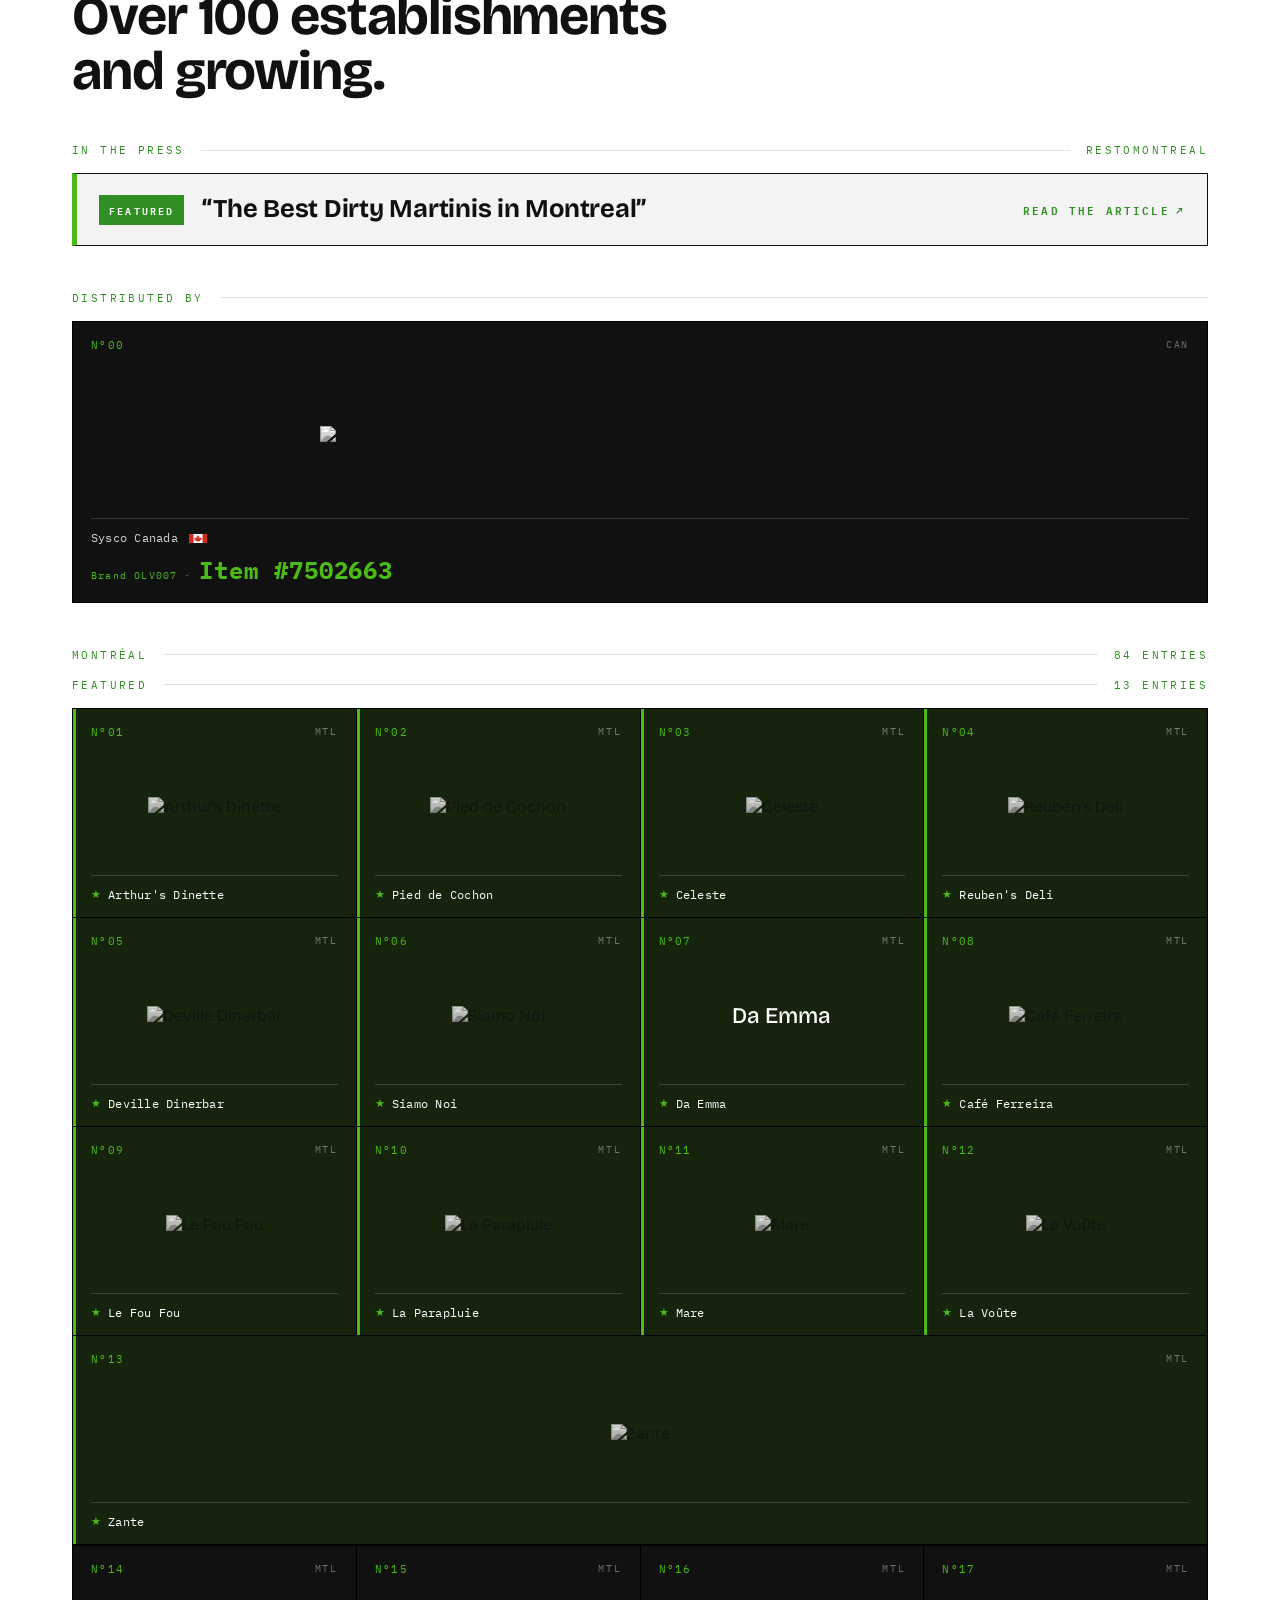
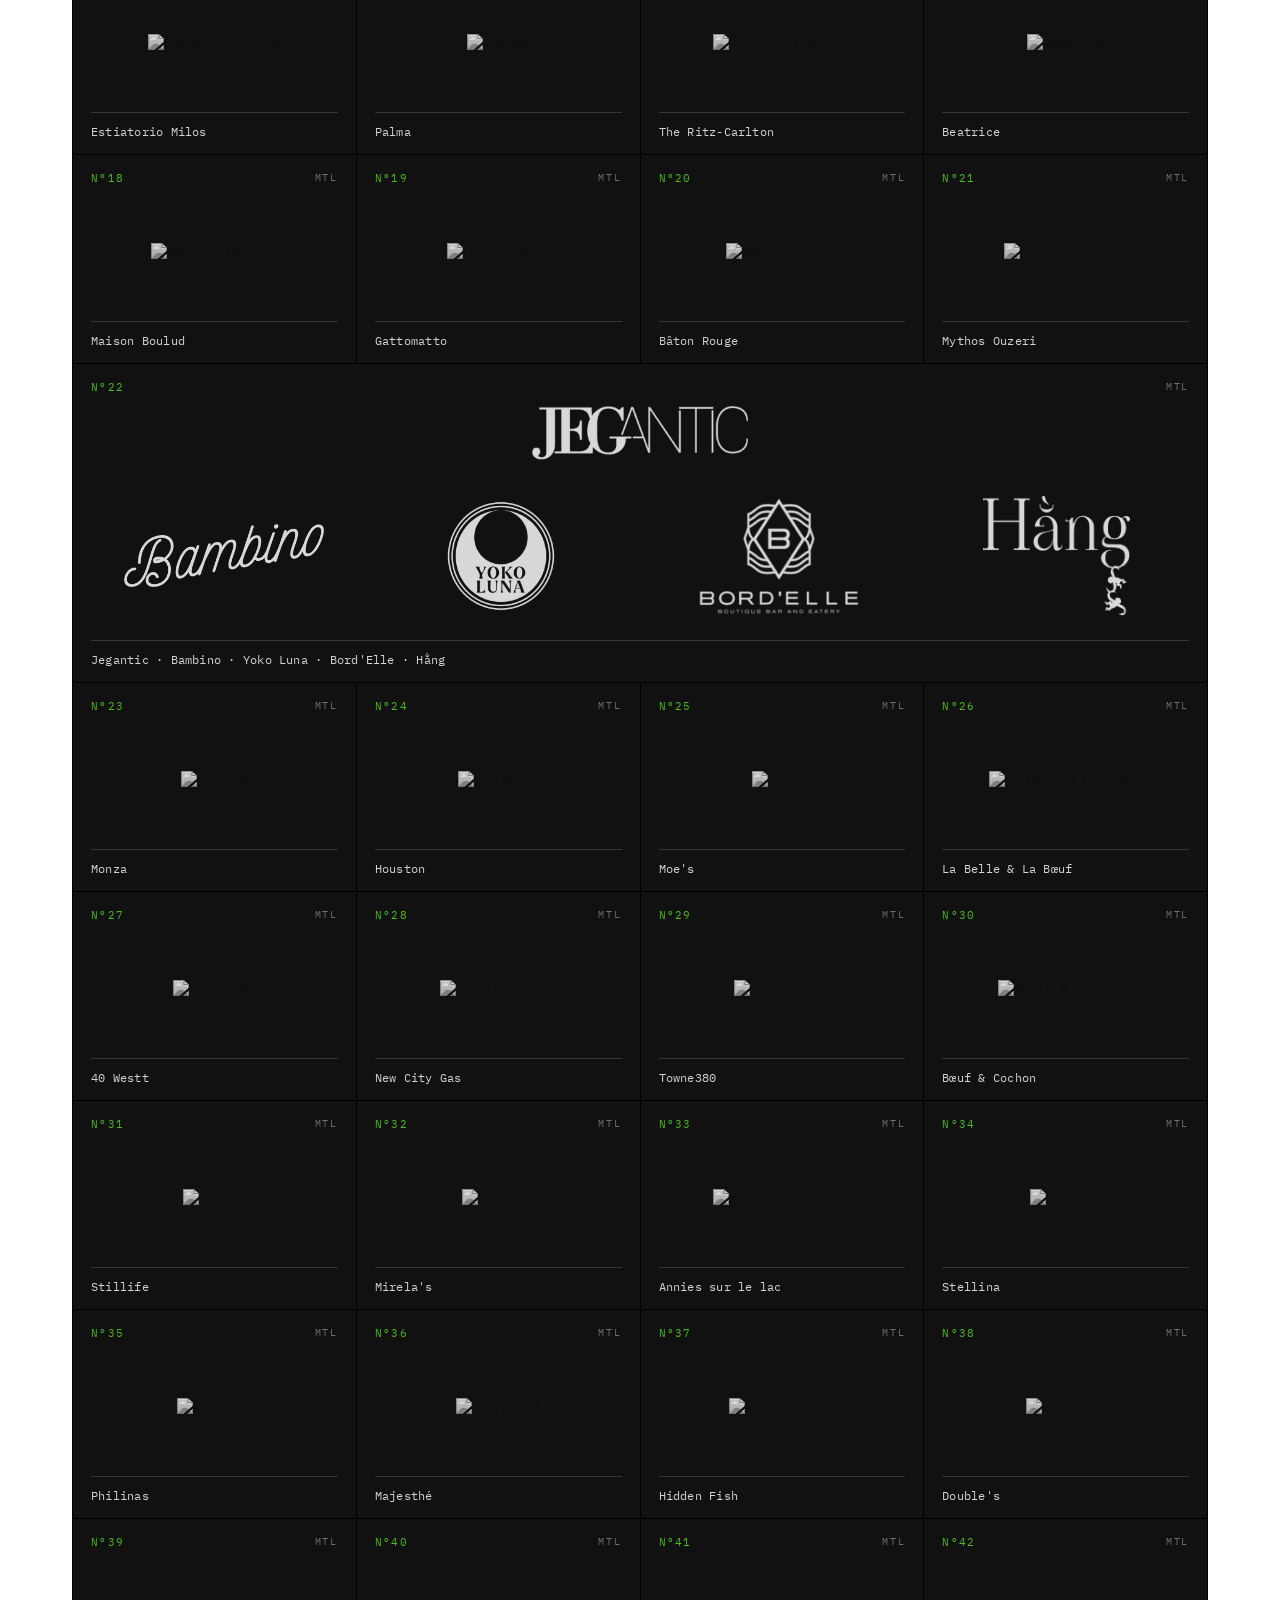
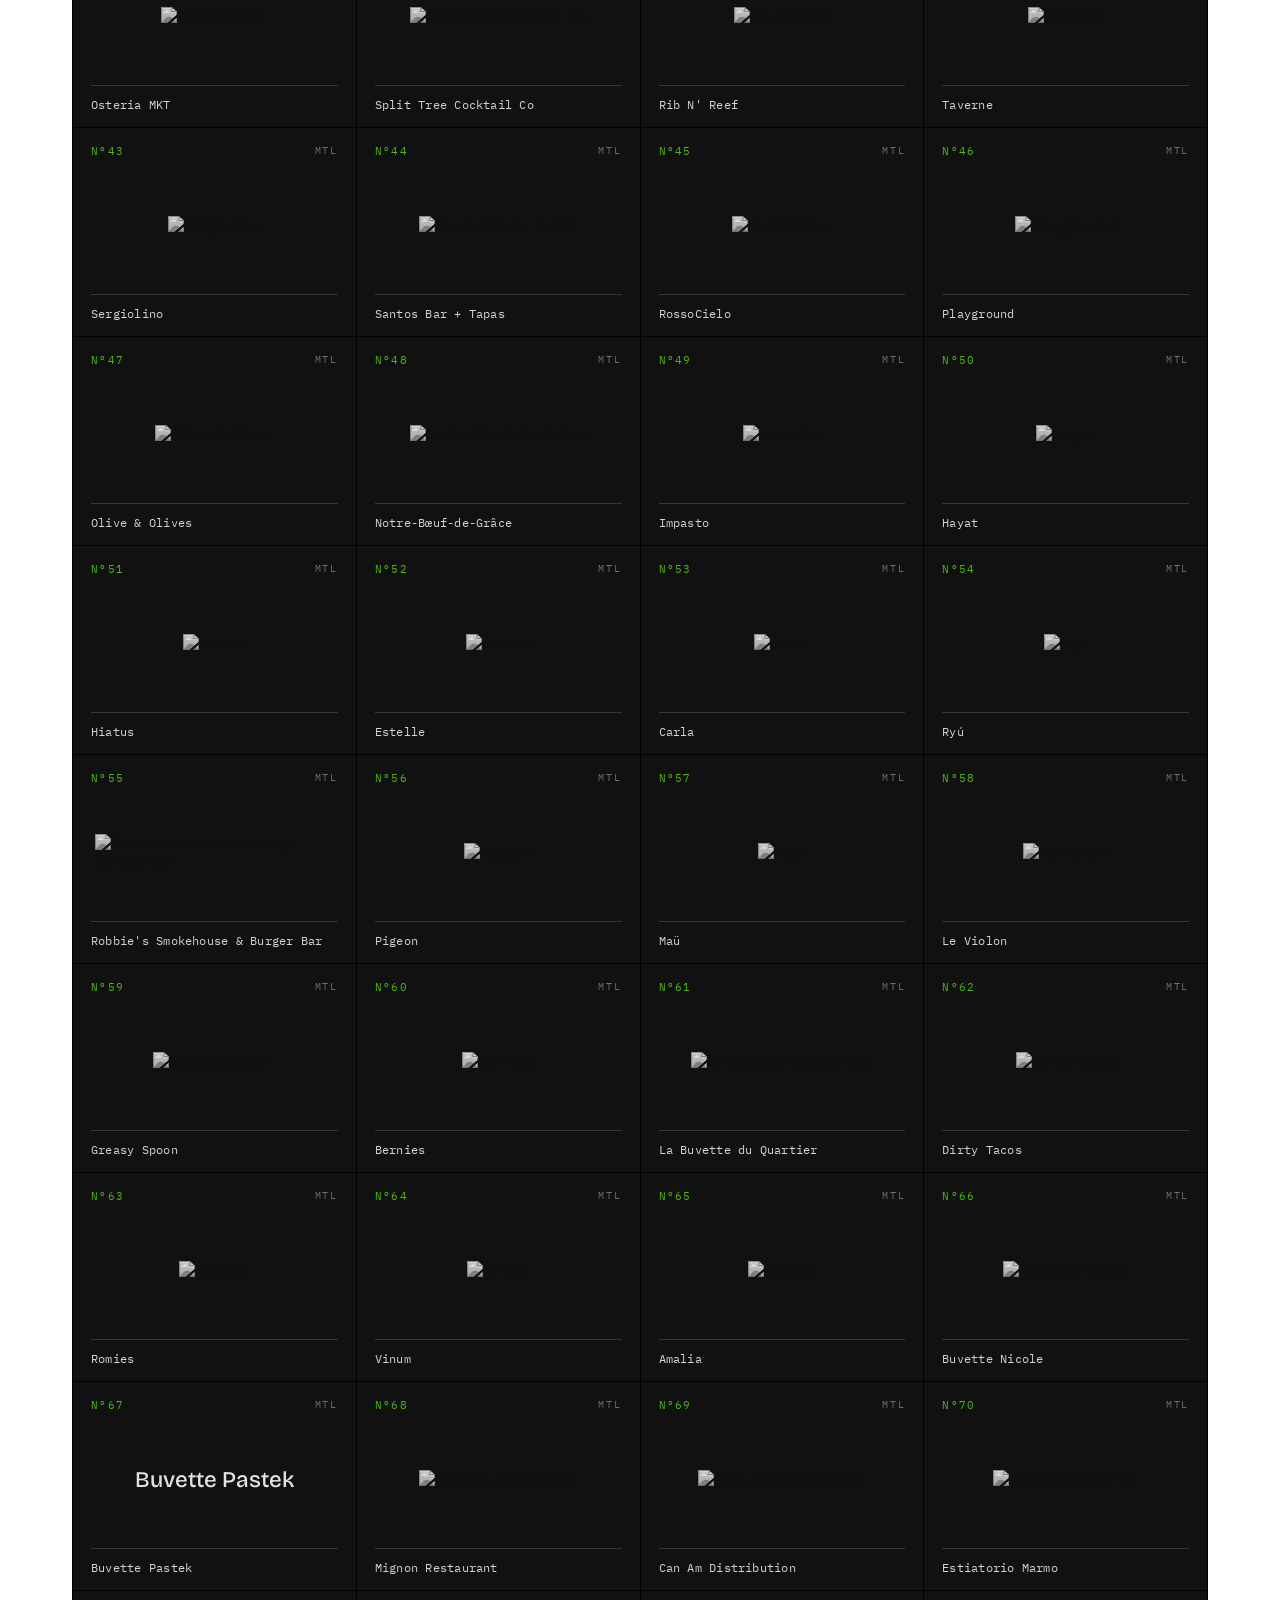
==== commit 51f4f391: "Update Amazon store links and add opt-in soundtrack entry" ====
--- a/index.html
+++ b/index.html
@@ -23,10 +23,9 @@
   <link rel="preconnect" href="https://fonts.gstatic.com" crossorigin />
   <link href="https://fonts.googleapis.com/css2?family=Bricolage+Grotesque:opsz,wght@12..96,400;12..96,500;12..96,600;12..96,700;12..96,800&family=IBM+Plex+Mono:ital,wght@0,400;0,500;0,600;1,400&display=swap" rel="stylesheet" />
 
-  <link rel="preload" as="audio" href="assets/audio/Tzivaeri-loop.m4a" />
   <link rel="preload" as="image" href="assets/frames/frame_0001.webp?v=2" media="(min-width: 781px)" />
   <link rel="preload" as="image" href="assets/frames/mobile/frame_0001.webp?v=2" media="(max-width: 780px)" />
-  <link rel="stylesheet" href="css/style.css?v=10" />
+  <link rel="stylesheet" href="css/style.css?v=12" />
 </head>
 <body>
 
@@ -60,12 +59,26 @@
         </svg>
       </a>
       <button class="nav__lang" id="langToggle" type="button" aria-label="Switch language">FR</button>
-      <a class="nav__cta" href="#acquire"><span aria-hidden="true">🇨🇦</span> Amazon.ca</a>
+      <a class="nav__cta" href="https://www.amazon.ca/stores/OLV007Inc/page/A349D5D7-C140-4843-9BE3-05945CE65E5B" target="_blank" rel="noopener"><span class="amazon-flag" aria-hidden="true">🇨🇦</span> Amazon.ca</a>
     </div>
   </header>
 
-  <!-- ====== AMBIENT SOUNDTRACK (crossfade loop · user-controlled) ====== -->
-  <div class="ambient" id="ambient" data-loop-start="0">
+  <!-- ====== ENTRY / SOUNDTRACK ====== -->
+  <dialog class="entry" id="entry" aria-labelledby="entryTitle" aria-describedby="entryDescription">
+    <div class="entry__content">
+      <img class="entry__logo" src="assets/img/logo-light.png" alt="OLV007" />
+      <p class="mono" data-fr="Montréal · Dossier N°007">Montréal · Dossier N°007</p>
+      <h2 id="entryTitle" data-fr="À vous de donner le ton.">Set the mood.</h2>
+      <p id="entryDescription" data-fr="Un dirty martini. La bonne musique. Entrez comme vous aimez.">A dirty martini. The right soundtrack. Enter your way.</p>
+      <div class="entry__choices">
+        <button class="btn btn--stamp" id="enterMusic" type="button" data-fr="Entrer avec musique">Enter with music</button>
+        <button class="btn btn--ghost-light" id="enterSilent" type="button" autofocus data-fr="Entrer sans musique">Enter without music</button>
+      </div>
+      <p class="entry__track">Casino De Capri <span>— Léa Breuillier</span></p>
+      <p class="entry__note" data-fr="Vous pouvez activer ou désactiver la musique à tout moment.">You can turn the music on or off anytime.</p>
+    </div>
+  </dialog>
+  <div class="ambient" id="ambient" >
     <button class="ambient__toggle" id="ambientToggle" type="button" aria-pressed="false" aria-label="Play background music" title="Background music">
       <svg class="ambient__icon ambient__icon--muted" viewBox="0 0 24 24" width="18" height="18" fill="none" stroke="currentColor" stroke-width="1.7" stroke-linecap="round" stroke-linejoin="round" aria-hidden="true">
         <path d="M11 5 6 9H2v6h4l5 4V5z"></path><line x1="23" y1="9" x2="17" y2="15"></line><line x1="17" y1="9" x2="23" y2="15"></line>
@@ -75,6 +88,7 @@
       </svg>
     </button>
     <input class="ambient__vol" id="ambientVol" type="range" min="0" max="100" value="18" aria-label="Music volume" />
+    <p class="ambient__status" id="musicStatus" role="status" hidden></p>
   </div>
 
   <!-- ====== FIXED FRAME CANVAS (scrubs the pour, then freezes) ====== -->
@@ -93,8 +107,8 @@
           <p class="hero__claim" data-fr="Le choix n°1 des barmans et mixologues!">Bartenders+Mixologists #1 choice!</p>
           <p class="hero__tag" data-fr="Saumure de Kalamata double-filtrée, conçue pour le dirty martini.">Double-filtered Kalamata brine, built for the dirty martini.</p>
           <div class="hero__cta">
-            <a class="btn btn--stamp" href="https://www.amazon.ca/Martini-Filtered-Kalamata-Storage-Ultimate/dp/B0BYLFGWF7" target="_blank" rel="noopener"><span aria-hidden="true">🇨🇦</span> <span data-fr="Acheter sur Amazon.ca">Buy from Amazon.ca</span></a>
-            <span class="btn btn--ghost-light is-disabled hero__amazon-soon" aria-disabled="true"><span aria-hidden="true">🇺🇸</span> <span data-fr="Acheter sur Amazon.com (Bientôt!)">Buy from Amazon.com (Coming Soon!)</span></span>
+            <a class="btn btn--stamp" href="https://www.amazon.ca/stores/OLV007Inc/page/A349D5D7-C140-4843-9BE3-05945CE65E5B" target="_blank" rel="noopener"><span class="amazon-flag" aria-hidden="true">🇨🇦</span> <span data-fr="Acheter sur Amazon.ca">Buy from Amazon.ca</span></a>
+            <a class="btn btn--ghost-light hero__amazon-soon" href="https://www.amazon.com/stores/OLV007Inc/page/8BA86DA8-5D35-43DA-B5A7-29D7D781D91D?lp_asin=B0BYLFGWF7&amp;ref_=ast_bln" target="_blank" rel="noopener"><span class="amazon-flag" aria-hidden="true">🇺🇸</span> <span data-fr="Amazon USA — Produits bientôt disponibles">Amazon USA — Products coming soon</span></a>
             <a class="btn btn--ghost-light" href="#contact" data-fr="Gros volume">Wholesale</a>
           </div>
           <div class="hero__local">
@@ -1159,7 +1173,7 @@
   </footer>
 
   <script src="js/main.js?v=6"></script>
-  <script src="js/ambient.js?v=4"></script>
+  <script src="js/ambient.js?v=7"></script>
 
   <!-- ====== INSTAGRAM REELS WALL ("06 - Reels") ======
        Paste the full URL of each reel you want shown, e.g.:
--- a/css/style.css
+++ b/css/style.css
@@ -183,6 +183,7 @@
   color:rgba(255,255,255,.92);
 }
 .hero__cta{display:flex;flex-wrap:wrap;gap:14px;margin-top:30px;pointer-events:auto}
+.amazon-flag{display:inline-block;font-size:1.5em;line-height:1;vertical-align:middle;flex-shrink:0}
 .hero__local{display:flex;flex-wrap:wrap;gap:4px 24px;margin-top:12px;pointer-events:auto}
 .hero__local a{
   display:inline-flex;align-items:center;min-height:44px;
@@ -669,27 +670,30 @@
 .ambient.is-playing .ambient__icon--muted{display:none}
 .ambient.is-playing .ambient__icon--on{display:block}
 .ambient.is-playing .ambient__toggle{color:var(--olive-soft)}
-/* Volume slider slides open only while playing / hover */
-.ambient__vol{
-  width:0;opacity:0;height:3px;margin:0;cursor:pointer;
-  -webkit-appearance:none;appearance:none;
-  background:rgba(255,255,255,.28);border-radius:3px;
-  transition:width .35s var(--ease),opacity .25s ease,margin .35s var(--ease);
-}
-.ambient.is-playing .ambient__vol,
-.ambient:hover .ambient__vol{width:84px;opacity:1;margin:0 10px 0 6px}
-.ambient__vol::-webkit-slider-thumb{
-  -webkit-appearance:none;appearance:none;width:13px;height:13px;border-radius:50%;
-  background:var(--olive-soft);border:2px solid #fff;cursor:pointer;
-}
-.ambient__vol::-moz-range-thumb{
-  width:13px;height:13px;border-radius:50%;
-  background:var(--olive-soft);border:2px solid #fff;cursor:pointer;
-}
-@media (max-width:780px){
+/* Entry stays above the loading sequence; the native dialog traps focus. */
+body:has(.entry[open]){overflow:hidden}
+.entry{position:fixed;inset:0;width:100%;max-width:none;height:100%;height:100dvh;max-height:none;border:0;padding:24px;background:#080a07;color:var(--brine);margin:0}
+.entry::backdrop{background:#080a07}
+.entry[open]{display:grid;place-items:center}
+.entry__content{width:min(600px,100%);text-align:center;padding:24px 0}
+.entry__logo{width:180px;margin:0 auto 30px}
+.entry .mono{color:var(--olive-soft)}
+.entry h2{font-size:clamp(42px,8vw,76px);line-height:1.05;letter-spacing:-.045em;margin:22px 0 18px}
+.entry__content>p:not(.mono){line-height:1.6}
+.entry__choices{display:flex;justify-content:center;gap:12px;margin:32px 0}
+.entry__choices .btn{cursor:pointer}
+.entry__track{font-size:14px}
+.entry__track span{color:#b6b9b2}
+.entry__note{font-size:12px;color:#a2a69c;margin-top:10px}
+.entry button:focus-visible,.ambient button:focus-visible,.ambient a:focus-visible{outline:2px solid var(--olive-soft);outline-offset:5px}
+.ambient__vol{width:80px;margin:0 10px 0 6px;accent-color:var(--olive-soft);cursor:pointer}
+.ambient__vol:focus-visible{outline:2px solid var(--olive-soft);outline-offset:5px}
+.ambient__status{position:absolute;bottom:62px;left:0;width:min(280px,calc(100vw - 36px));padding:12px;border:1px solid var(--line-dk);border-radius:10px;background:#11140e;color:white;font-size:12px;line-height:1.5}
+.ambient__status[hidden]{display:none}
+@media(max-width:540px){
+  .entry__choices{flex-direction:column}
+  .entry__choices .btn{width:100%}
   .ambient{left:14px;bottom:14px}
-  .ambient.is-playing .ambient__vol,
-  .ambient:hover .ambient__vol{width:64px}
 }
 
 /* Trademark follows the visible lettering inside the padded logo asset. */
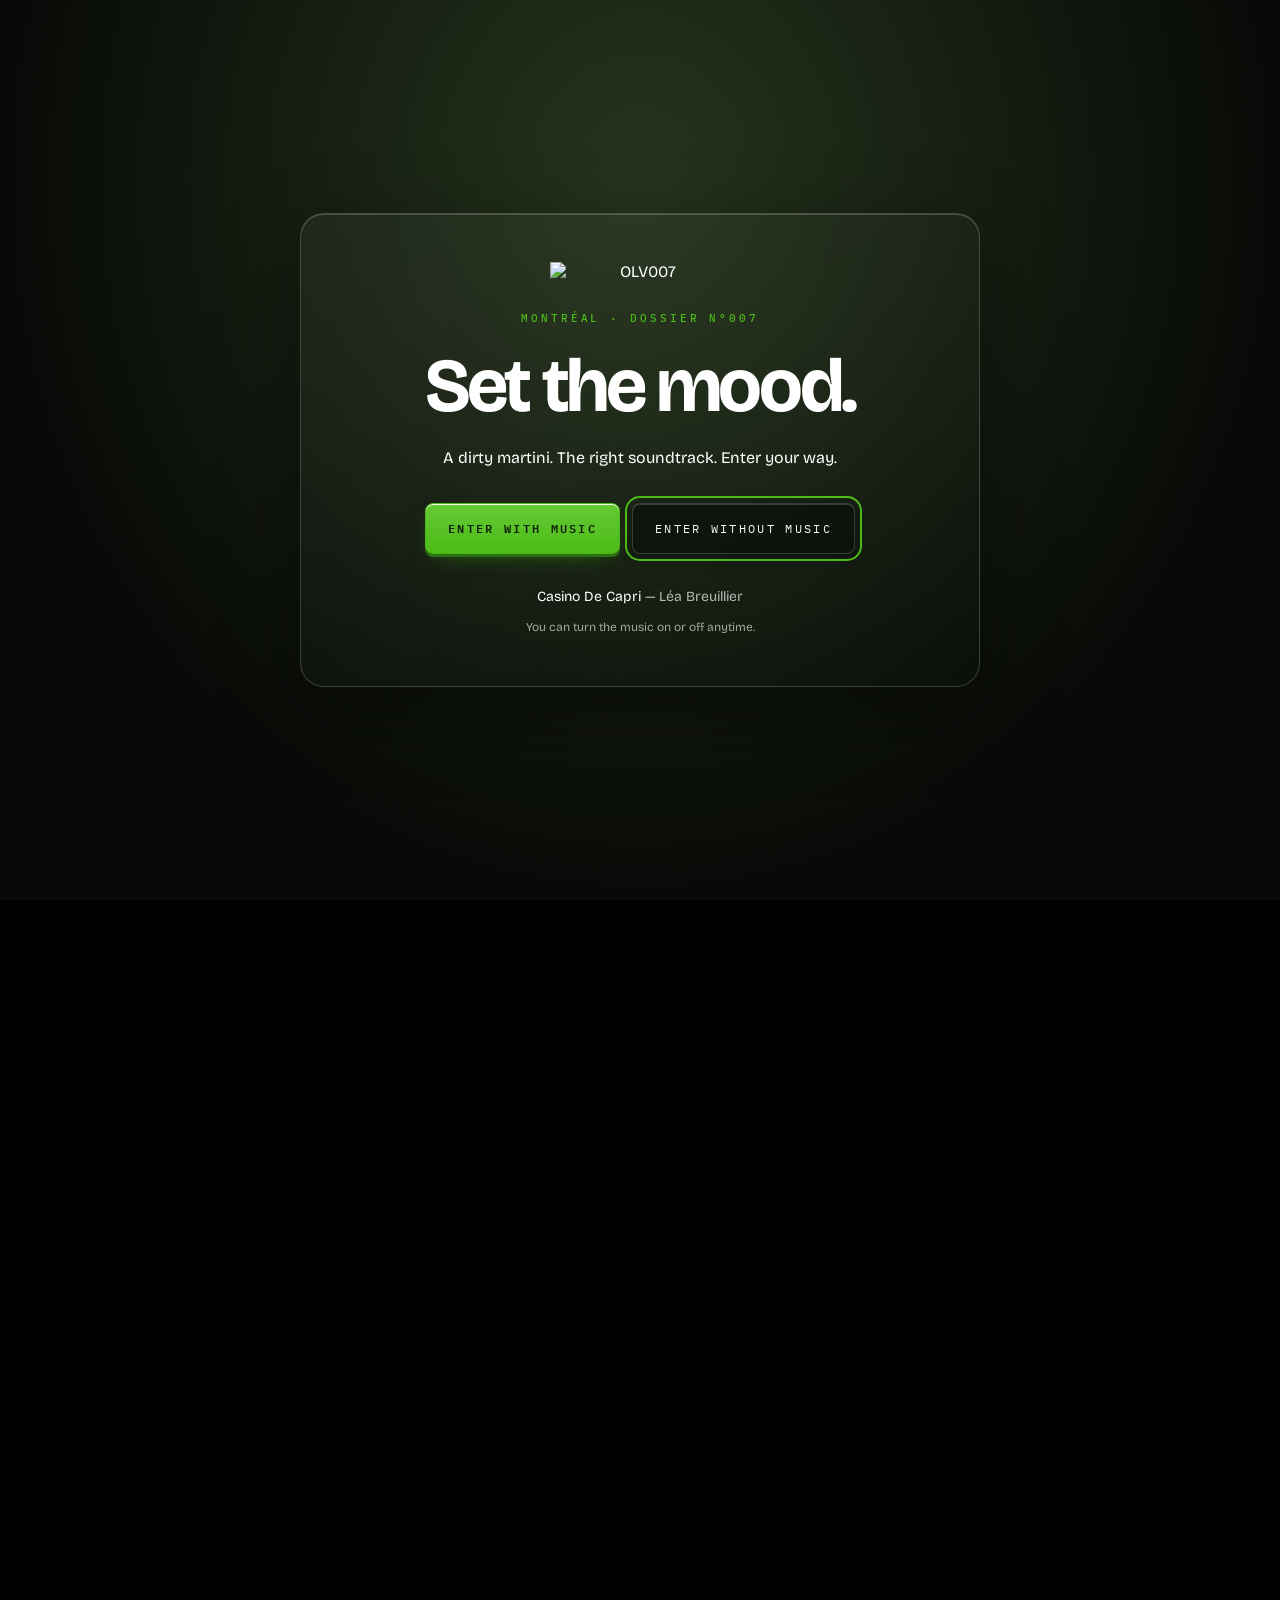
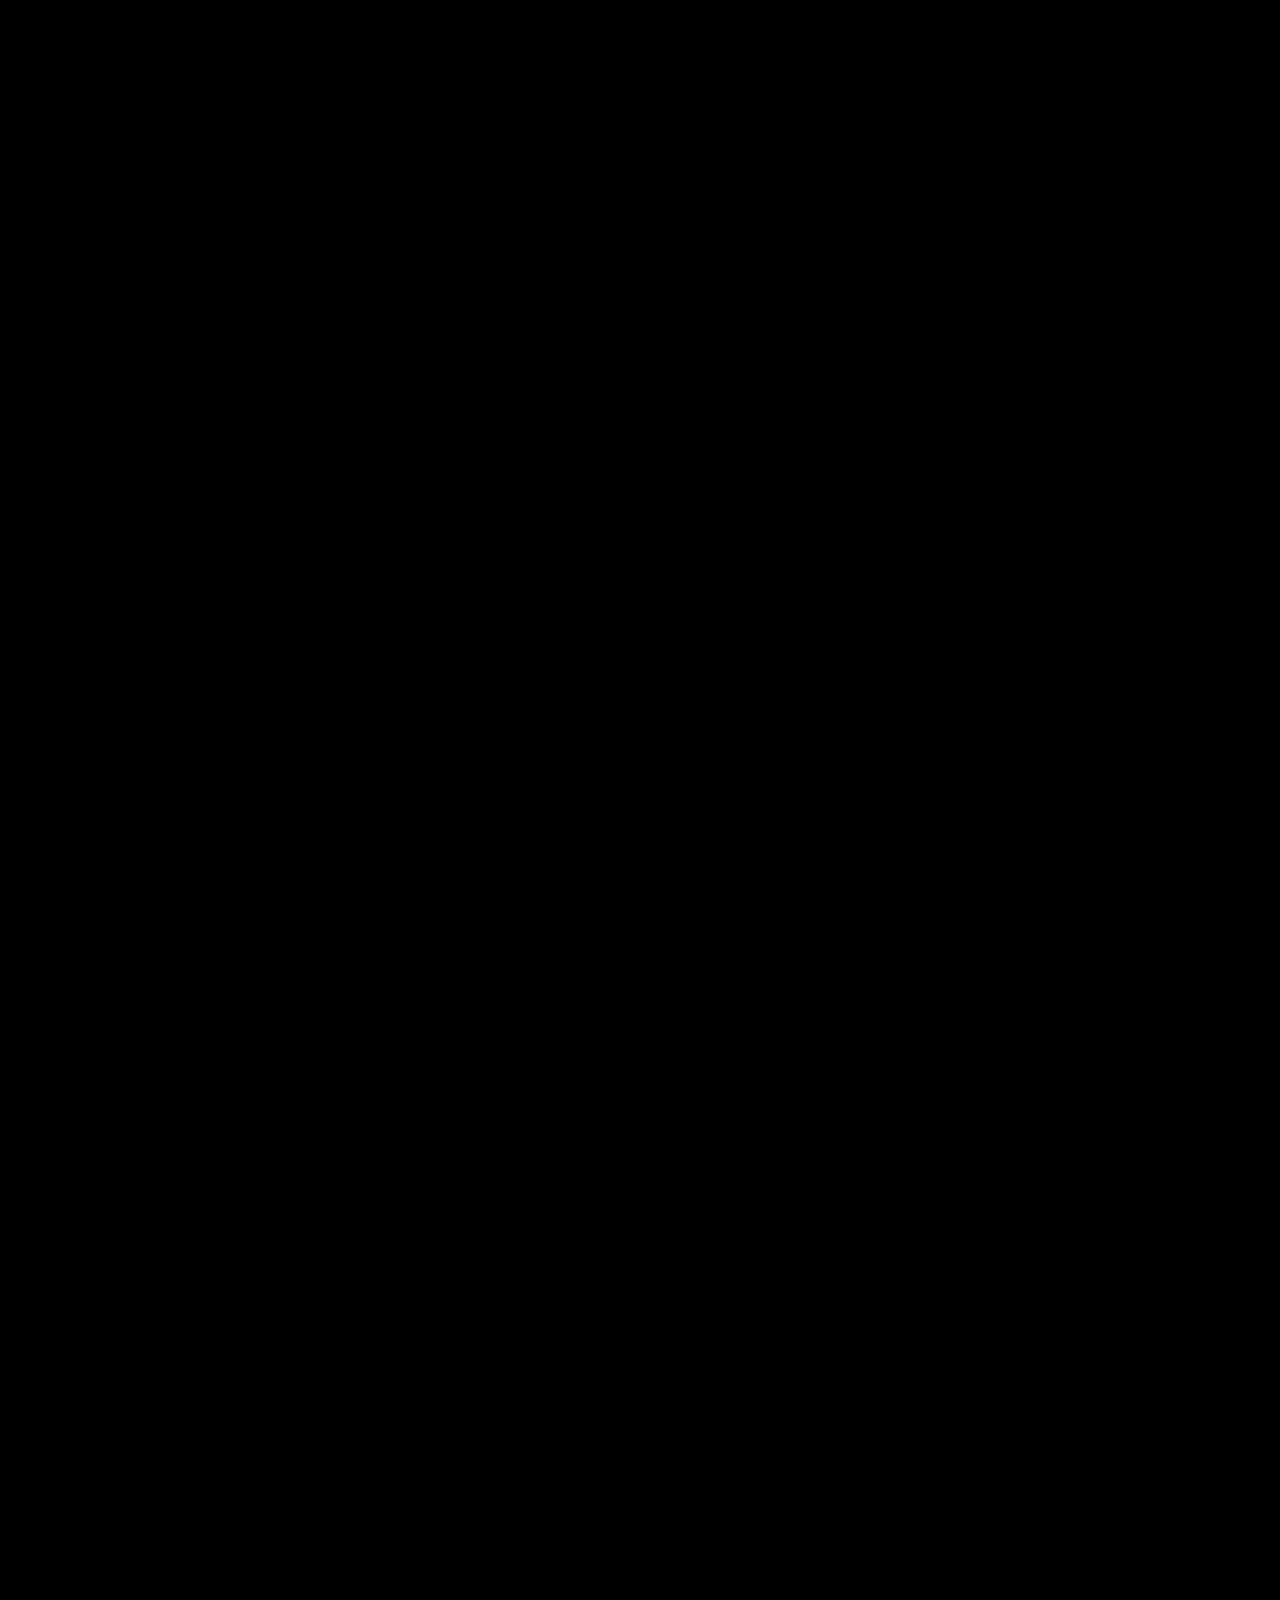
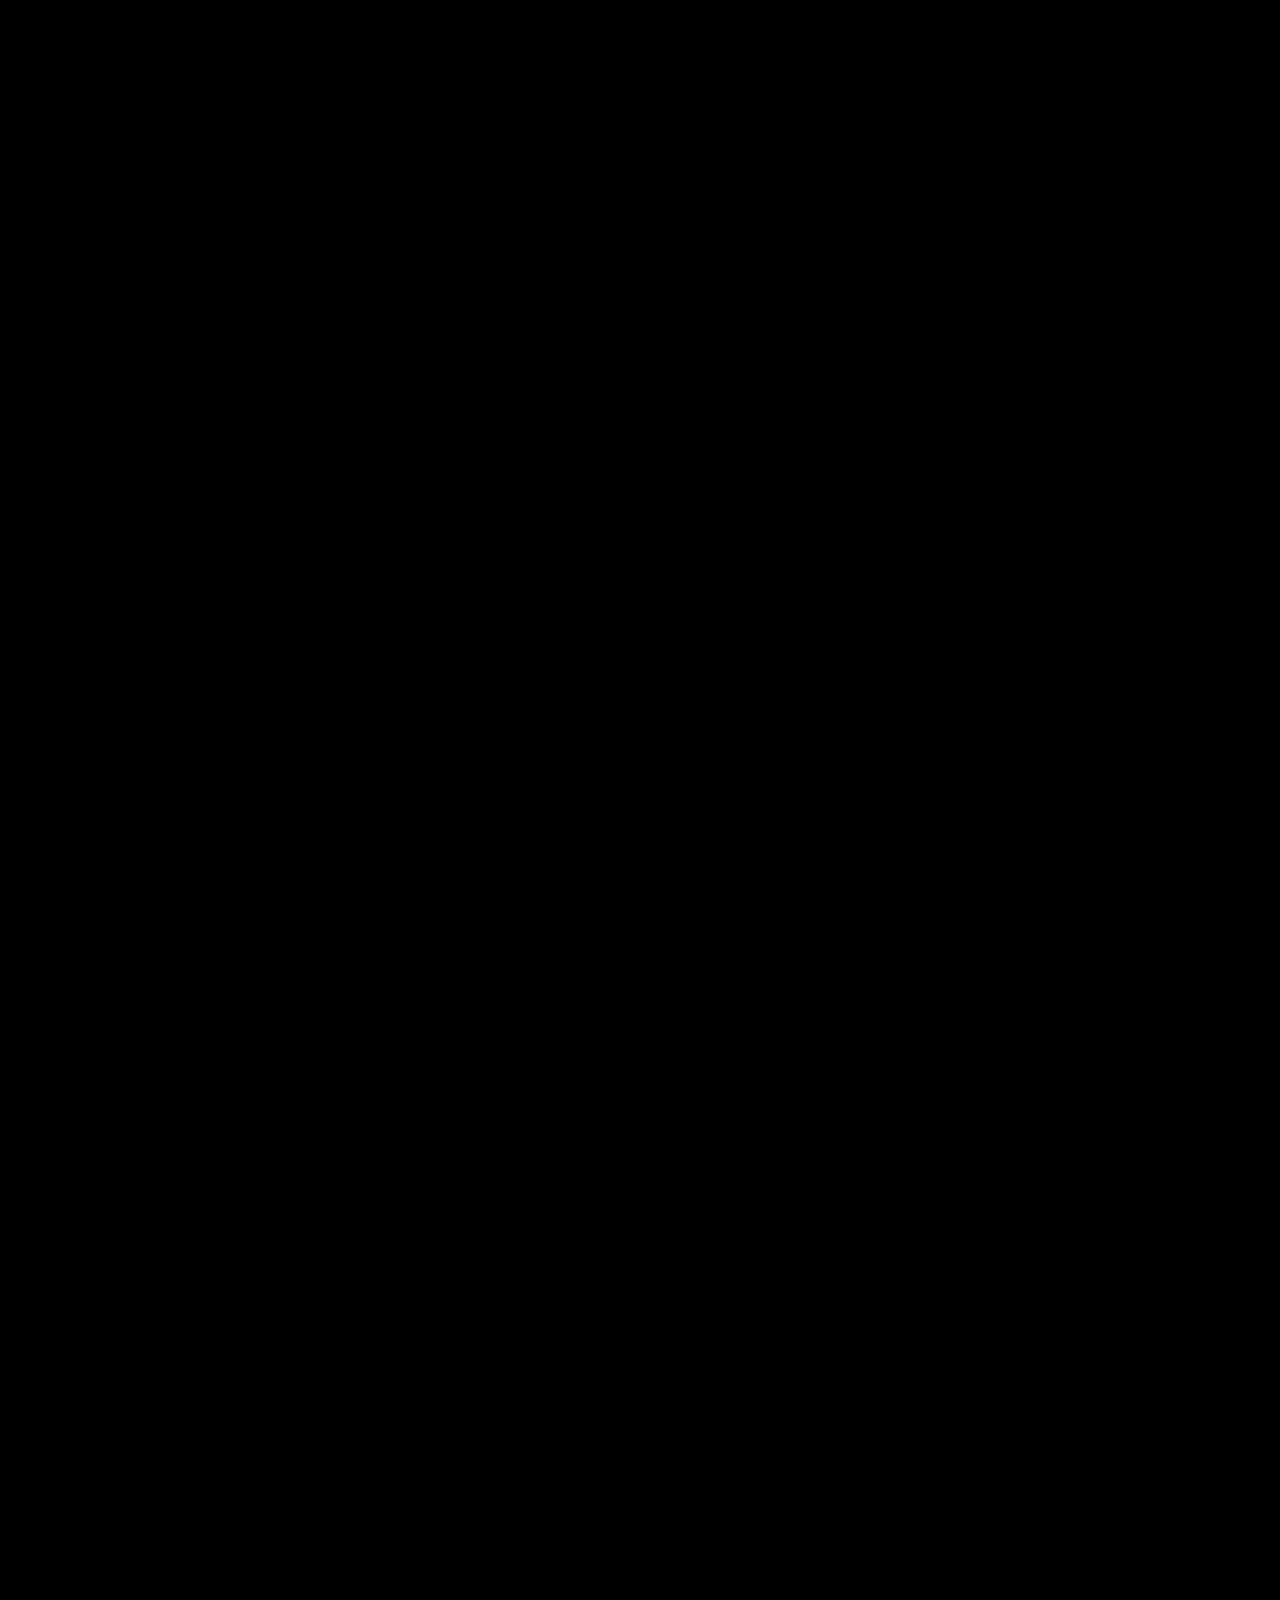
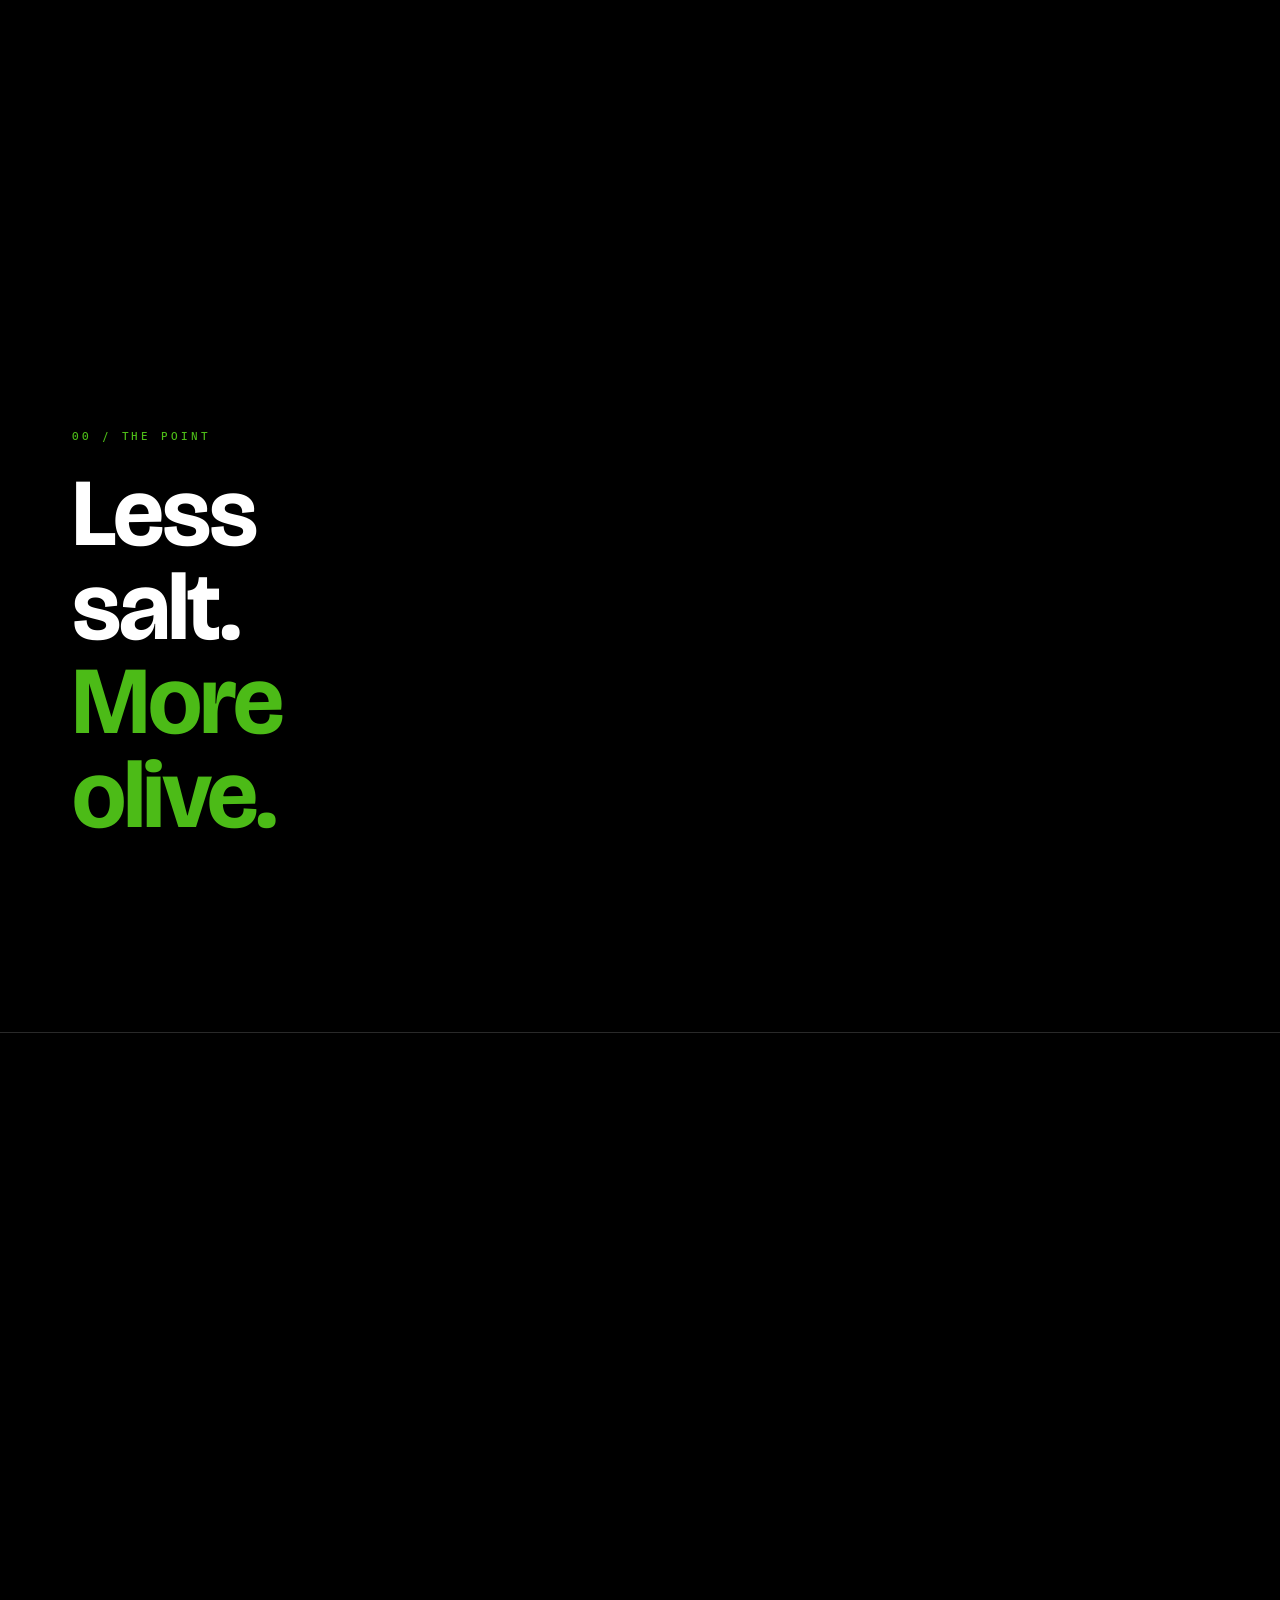
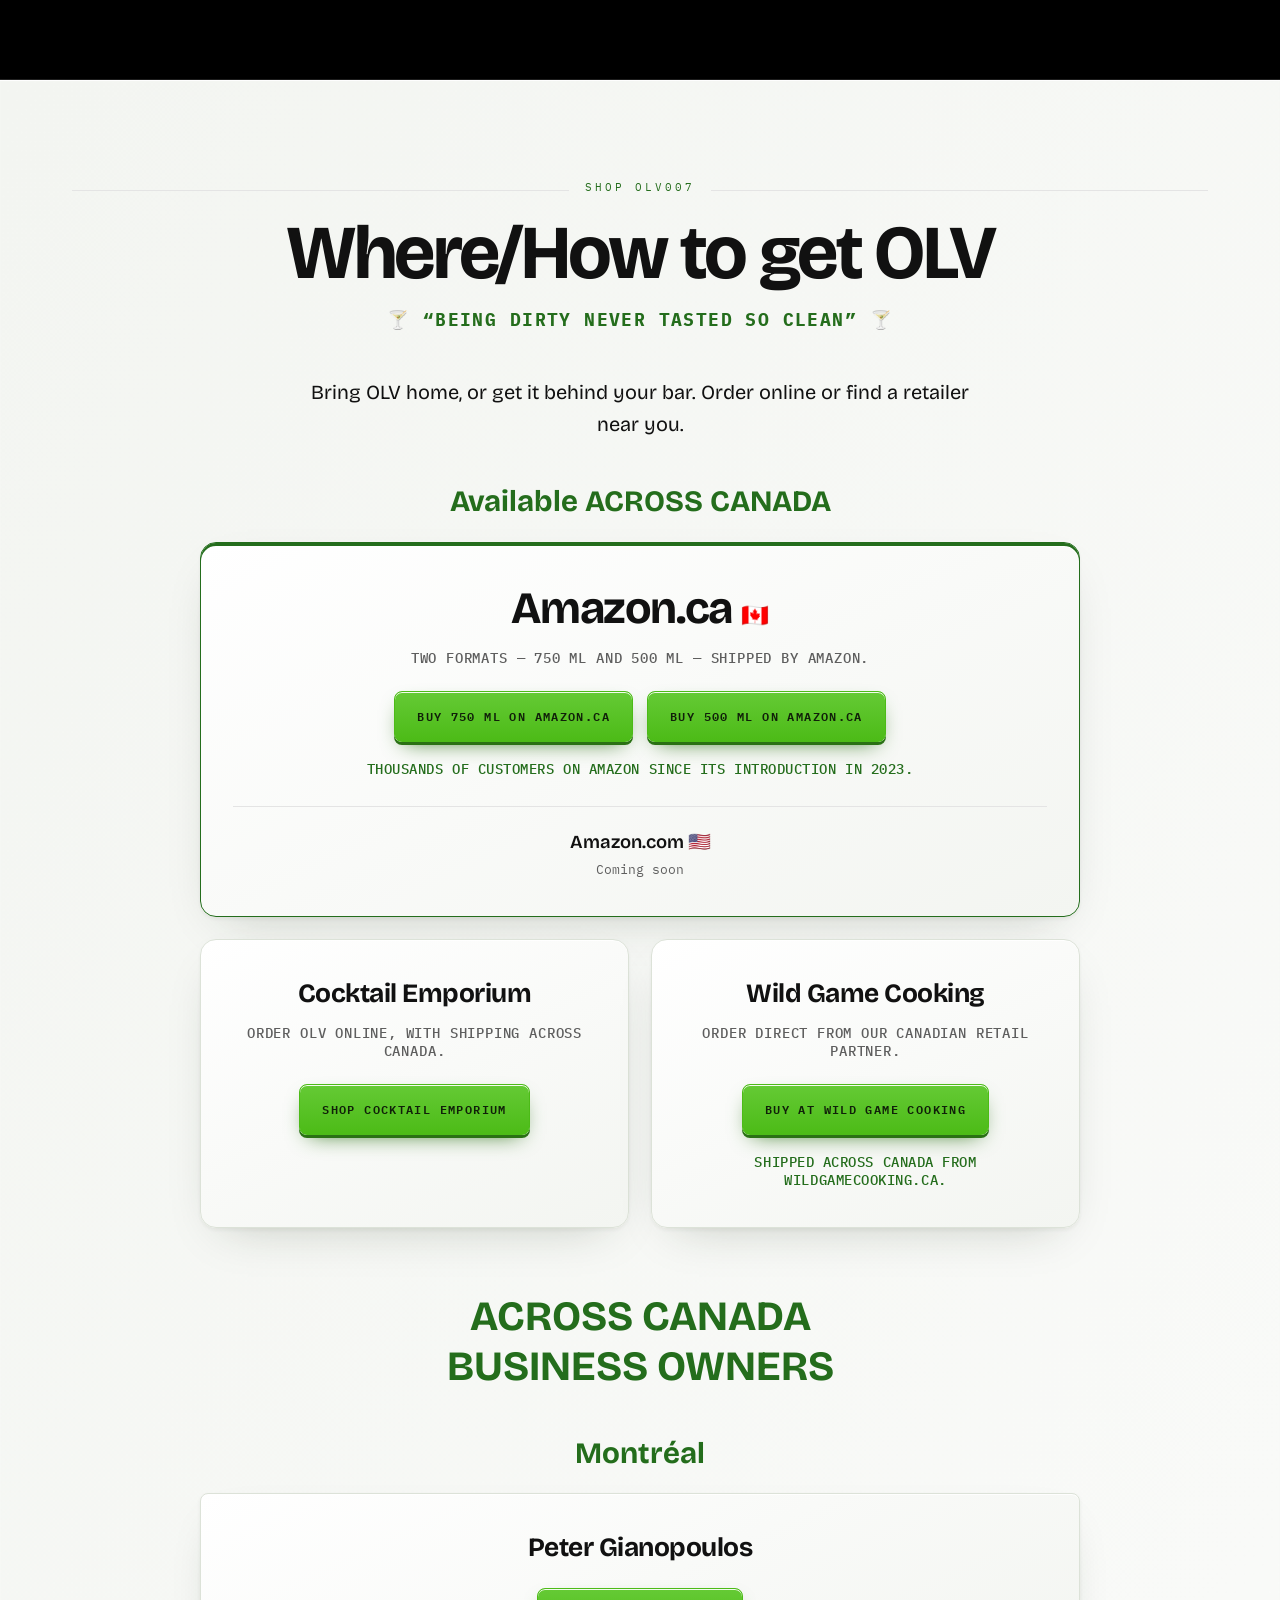
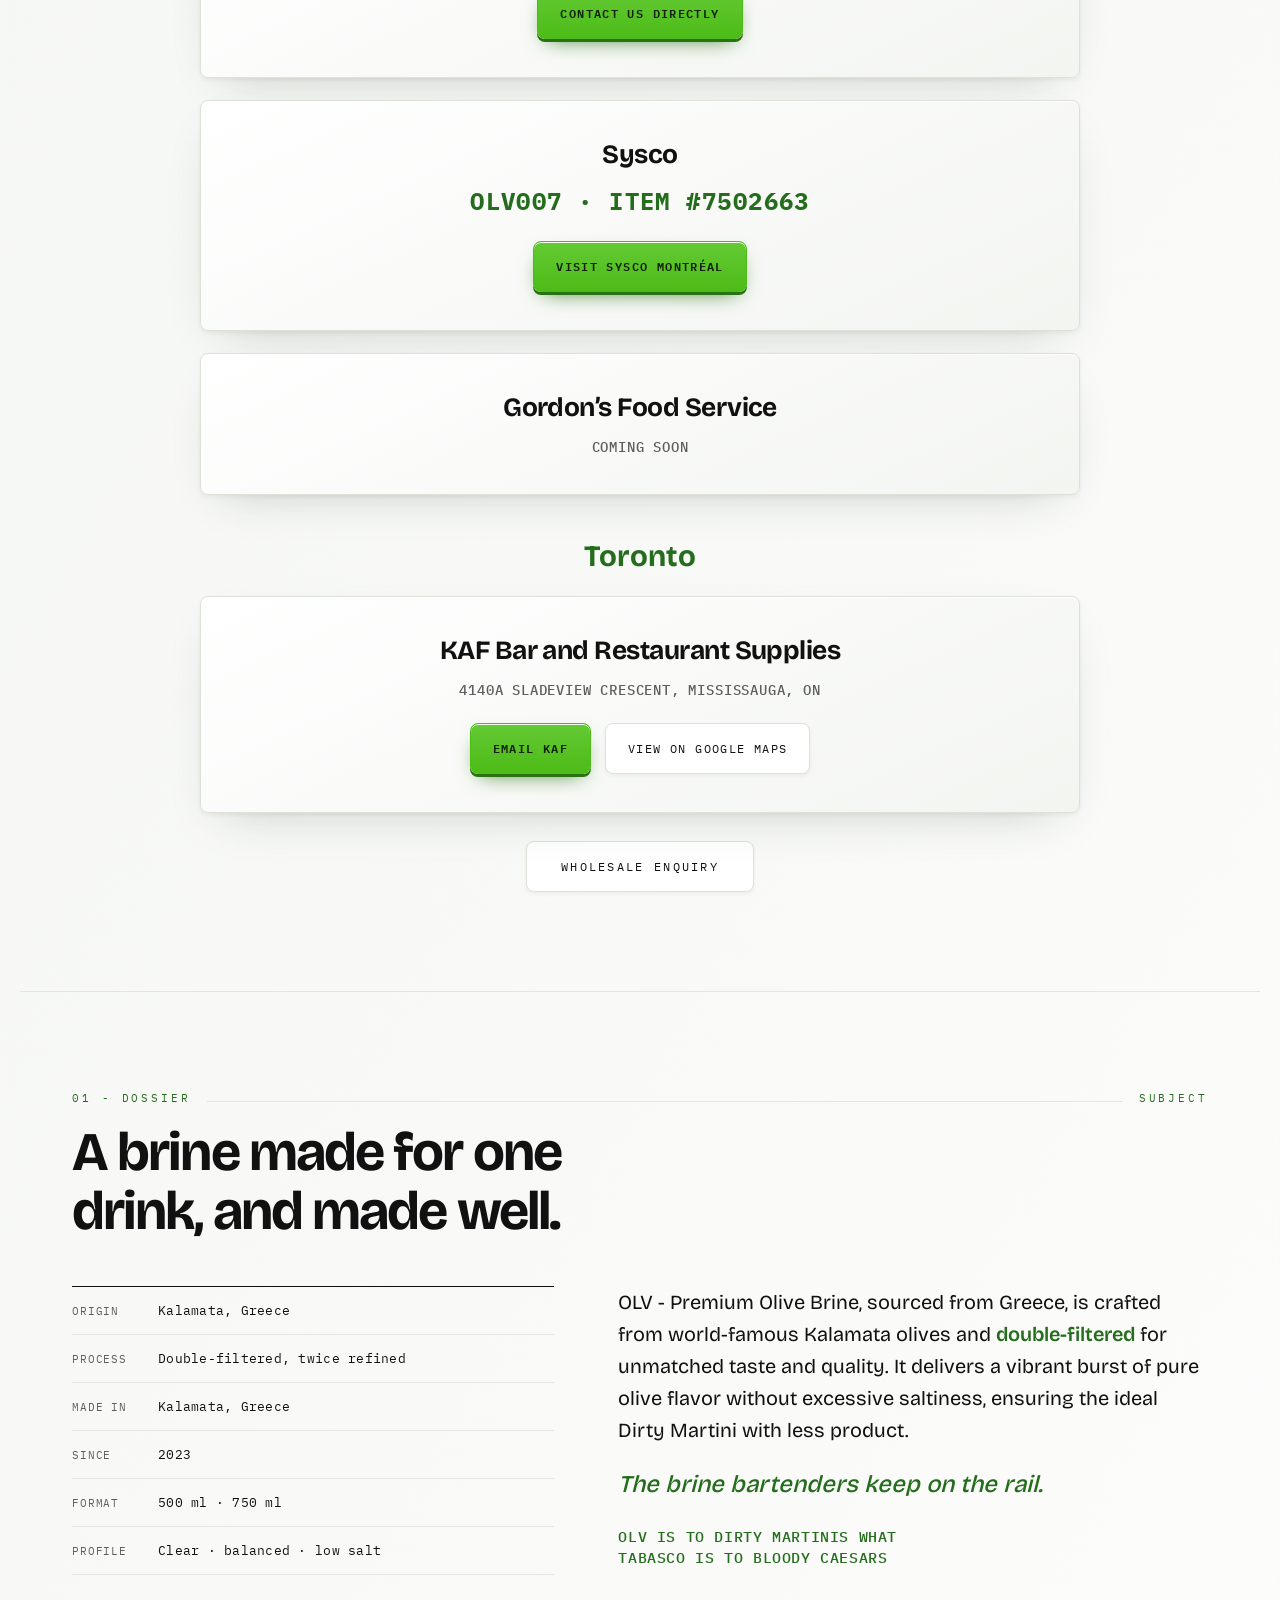
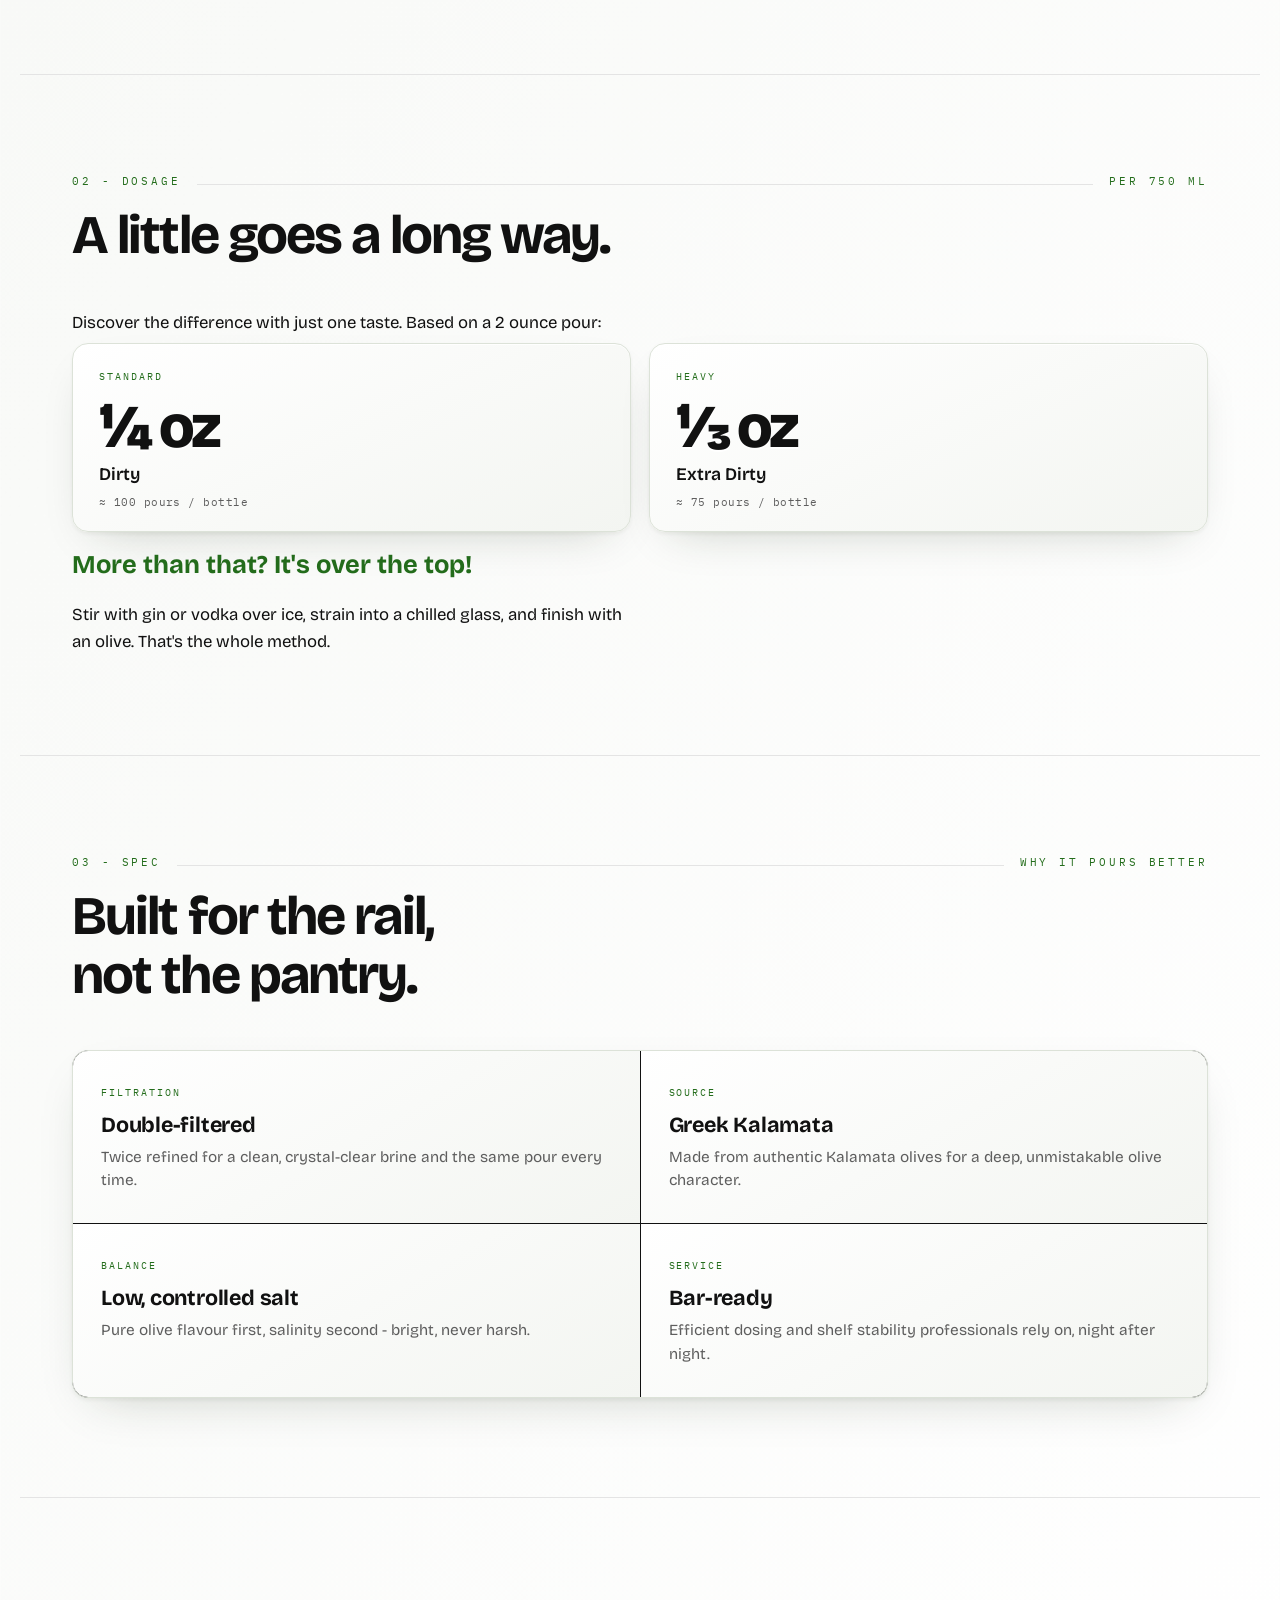
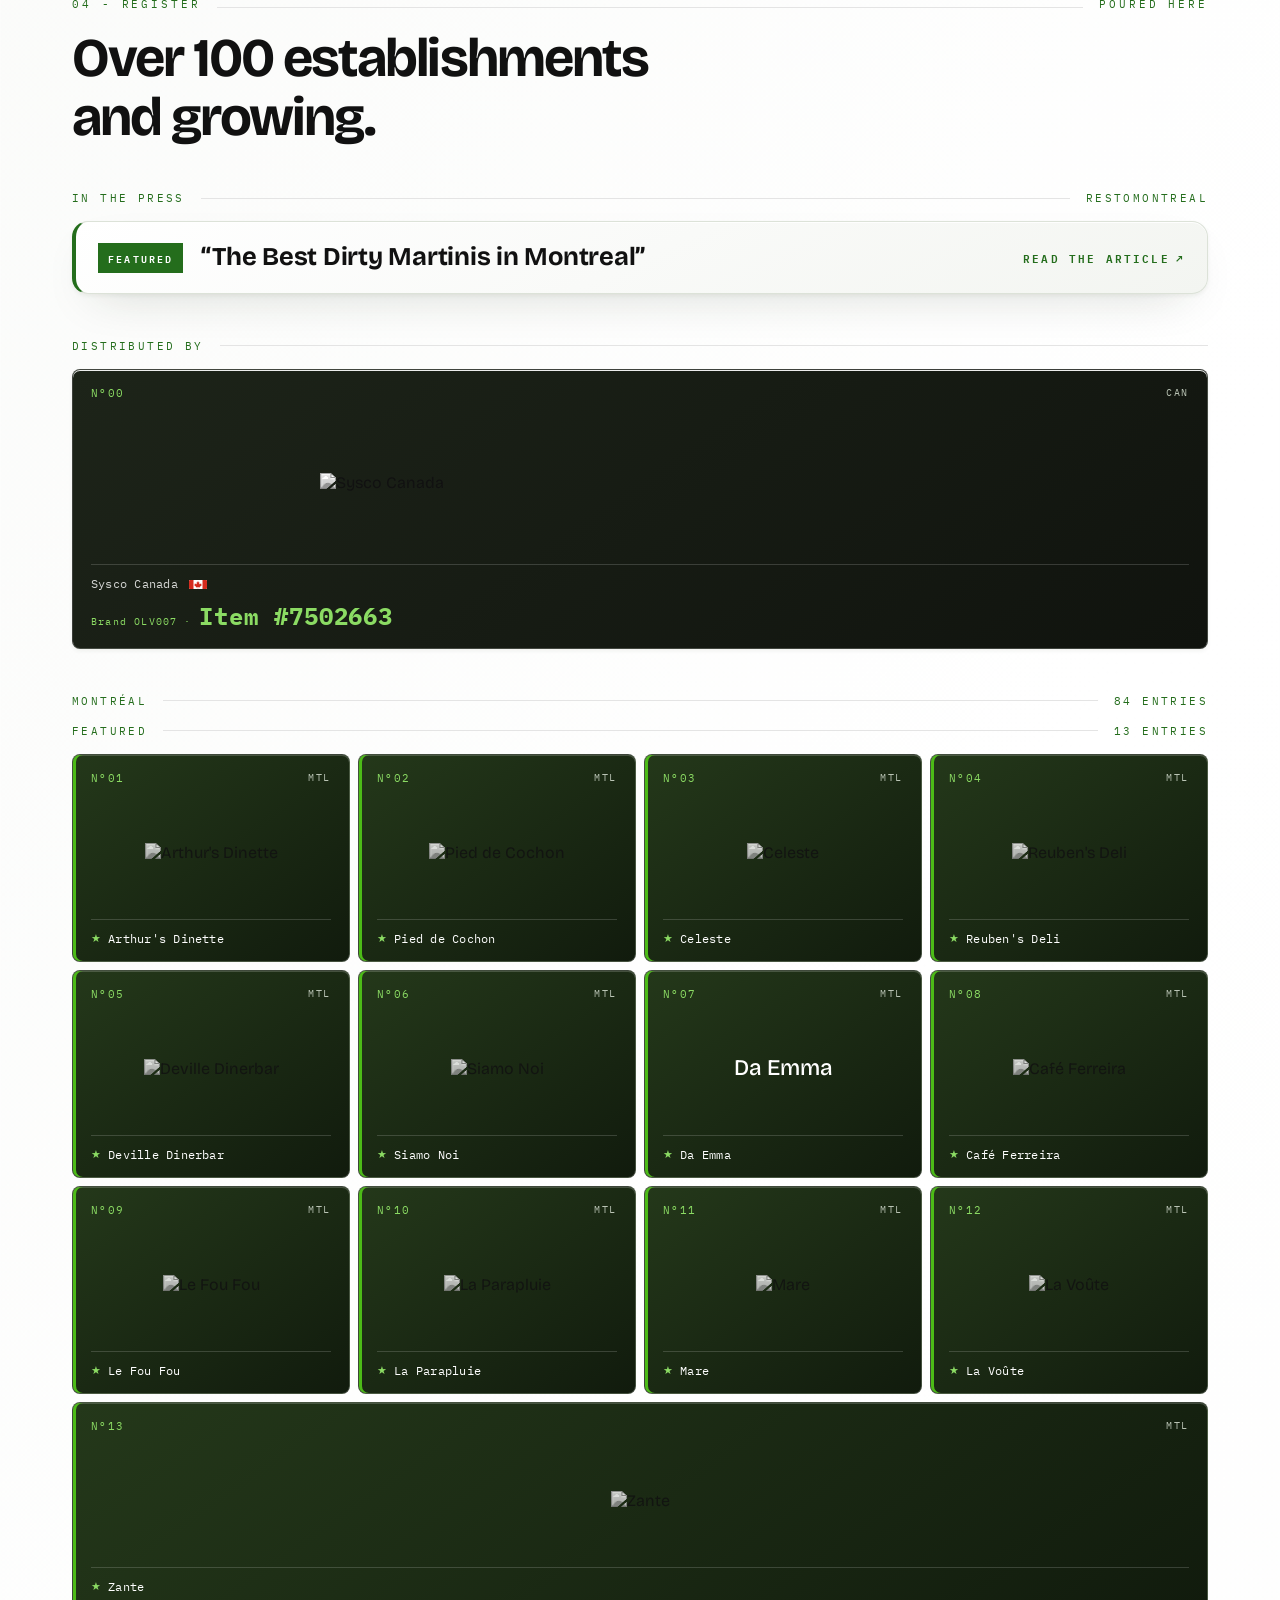
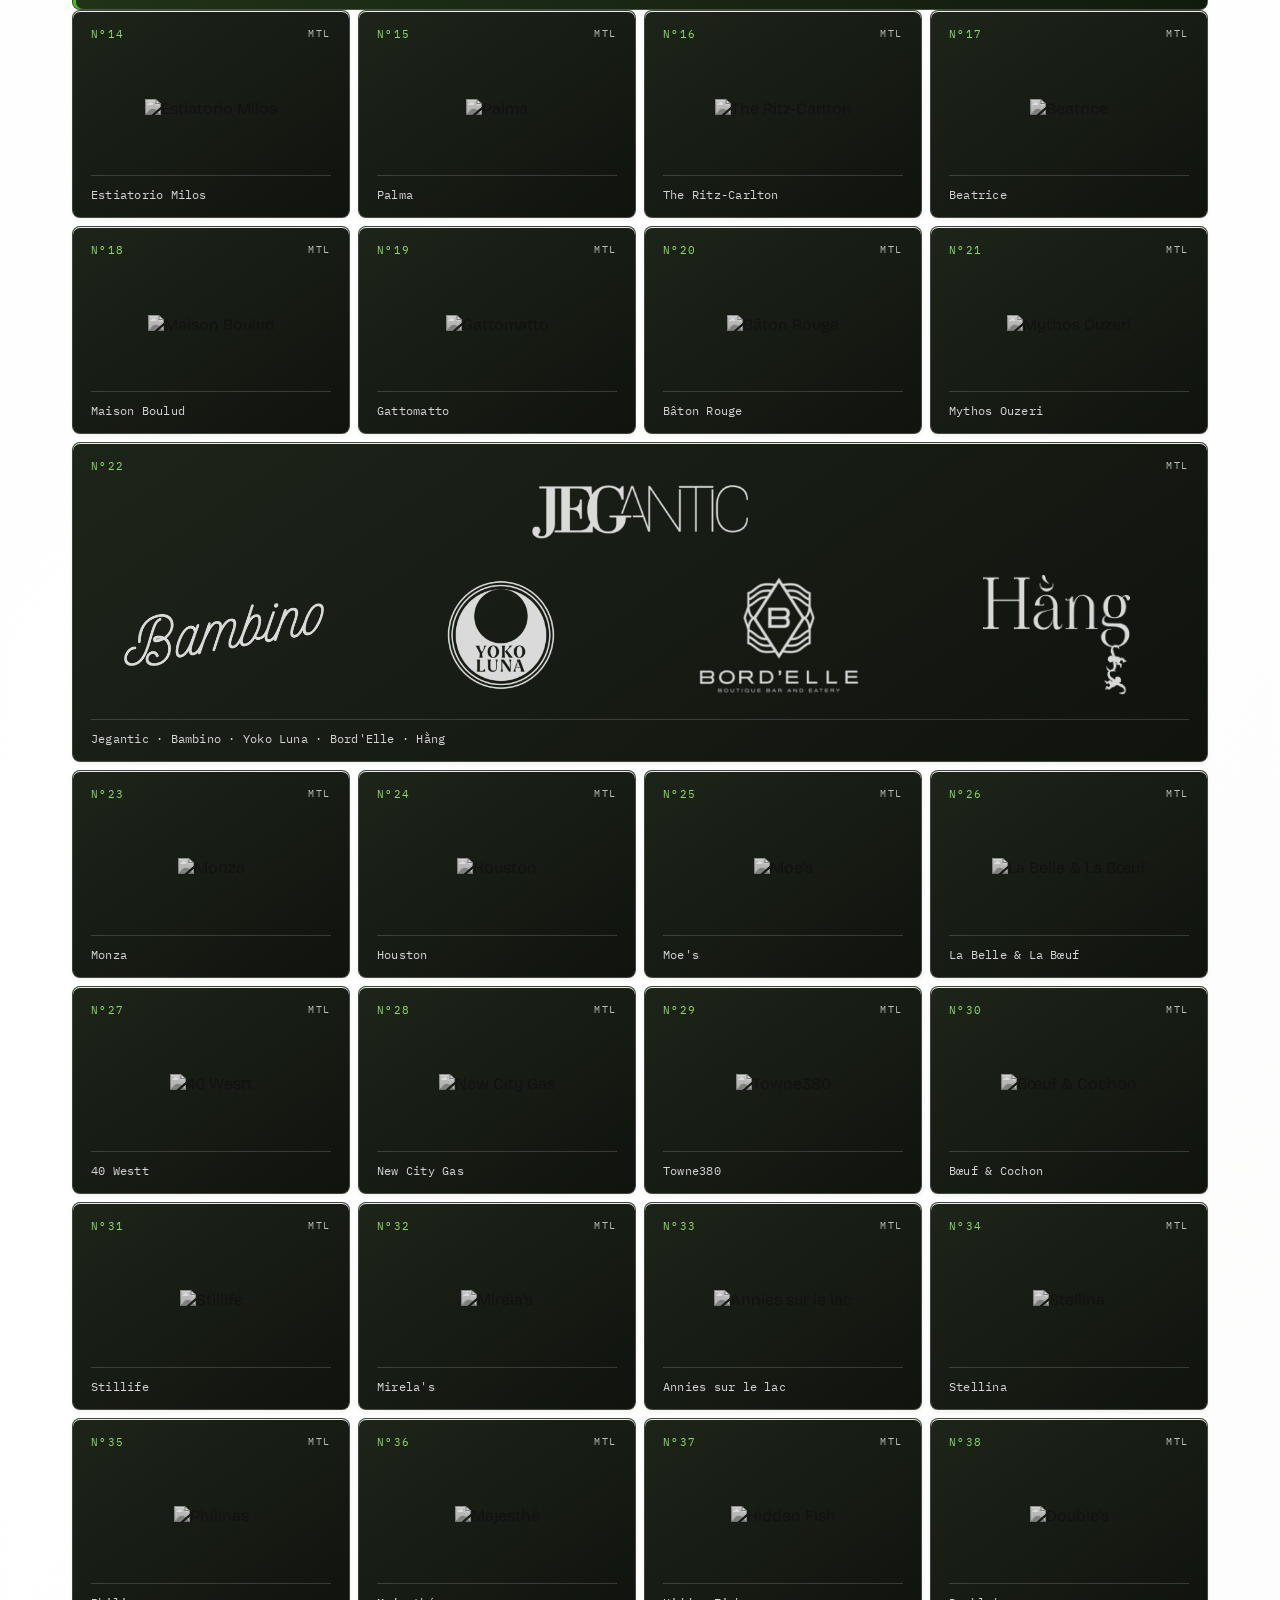
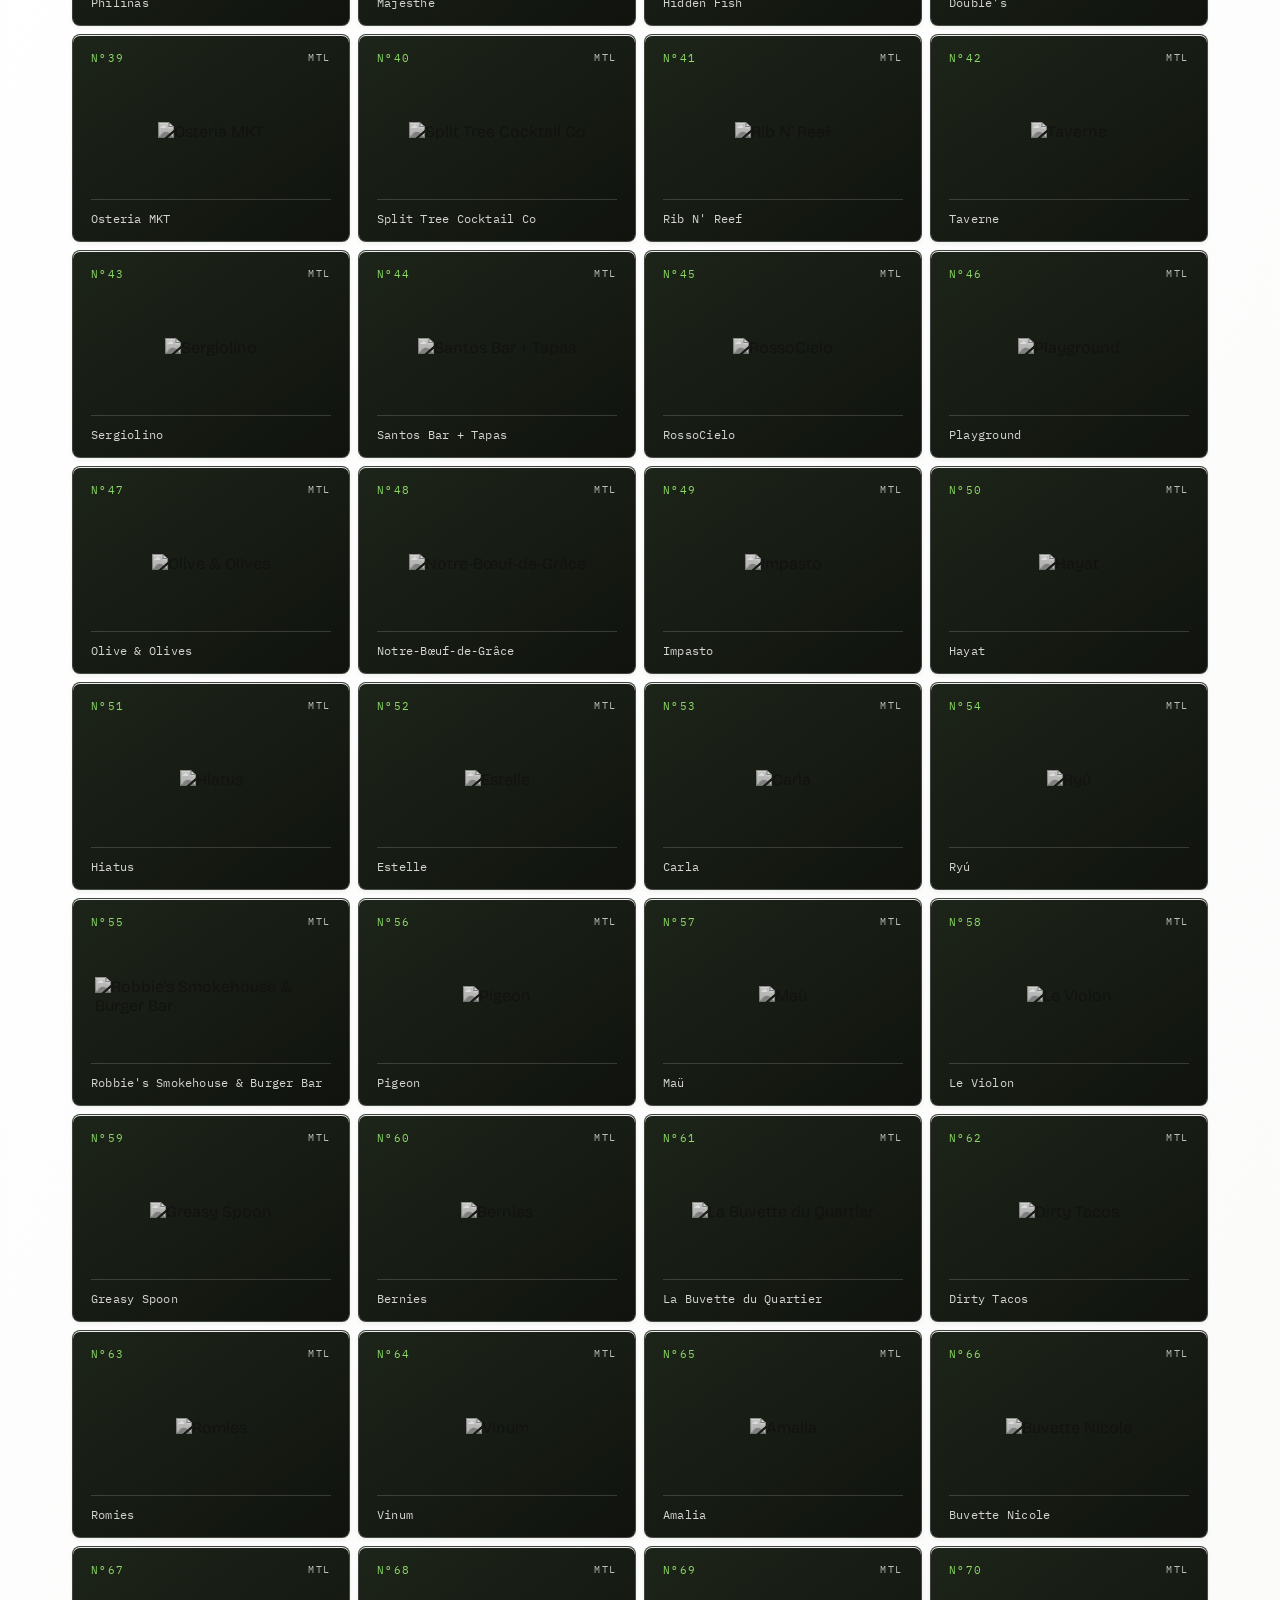
==== commit 8e09bf76: "Refine visual depth, controls, and responsive themes" ====
--- a/index.html
+++ b/index.html
@@ -26,6 +26,7 @@
   <link rel="preload" as="image" href="assets/frames/frame_0001.webp?v=2" media="(min-width: 781px)" />
   <link rel="preload" as="image" href="assets/frames/mobile/frame_0001.webp?v=2" media="(max-width: 780px)" />
   <link rel="stylesheet" href="css/style.css?v=12" />
+  <link rel="stylesheet" href="css/premium.css?v=1" />
 </head>
 <body>
 
@@ -1174,6 +1175,7 @@
 
   <script src="js/main.js?v=6"></script>
   <script src="js/ambient.js?v=7"></script>
+  <script src="js/premium.js?v=1"></script>
 
   <!-- ====== INSTAGRAM REELS WALL ("06 - Reels") ======
        Paste the full URL of each reel you want shown, e.g.:
--- a/css/premium.css
+++ b/css/premium.css
@@ -0,0 +1,182 @@
+/* Visual enhancement layer. Existing content, identity and footer are retained.
+   Preserve layout / motion 4 / existing density. Native CSS, no 3D runtime. */
+:root {
+  --surface: #fff;
+  --surface-low: #f3f5f1;
+  --surface-edge: #dce2d8;
+  --surface-highlight: rgb(255 255 255 / .92);
+  --depth-tight: 0 2px 4px rgb(27 44 21 / .06);
+  --depth-ambient: 0 18px 48px -24px rgb(27 44 21 / .26);
+  --glass: rgb(12 18 10 / .85);
+  --glass-edge: rgb(255 255 255 / .18);
+  --light-text: #f6f8f3;
+  --light-muted: #bac4b5;
+  --accent-readable: #246d1c;
+  --button-top: #65ca35;
+  --button-bottom: #4cbb17;
+  --button-ink: #102009;
+  --button-lip: #2a7114;
+  --focus: #246d1c;
+  --radius-panel: 16px;
+  --radius-control: 8px;
+  --glare: rgb(255 255 255 / .24);
+  --scene-shadow: rgb(0 0 0 / .4);
+}
+
+/* Keep cinematic areas and original footer colours independent of paper theme. */
+.dossier {
+  --olive: var(--accent-readable);
+  --olive-soft: var(--accent-readable);
+  --stamp: var(--accent-readable);
+  background: linear-gradient(120deg, var(--surface-low), var(--surface) 38%, var(--surface-low));
+  border-top: 1px solid var(--surface-highlight);
+  box-shadow: 0 -24px 80px var(--scene-shadow);
+}
+@media (prefers-color-scheme: dark) {
+  :root {
+    --surface: #171d15;
+    --surface-low: #10160f;
+    --surface-edge: #354130;
+    --surface-highlight: rgb(255 255 255 / .09);
+    --depth-tight: 0 2px 5px rgb(0 0 0 / .2);
+    --depth-ambient: 0 24px 54px -22px rgb(0 0 0 / .55);
+    --accent-readable: #8bdb63;
+    --focus: #8bdb63;
+    --glare: rgb(255 255 255 / .065);
+  }
+  .dossier {
+    color-scheme: dark;
+    --ink: #edf2e9;
+    --brine: var(--surface);
+    --brine-2: var(--surface-low);
+    --muted: #b4bfad;
+    --line: var(--surface-edge);
+  }
+  .dossier .press-card__badge { color: var(--button-ink); }
+  .dossier .press-card:hover .press-card__badge { color: var(--light-text); }
+  .dossier .register { --ink: #111; --olive-soft: #8bdb63; }
+}
+
+/* Light falls from above; elevation is reserved for existing discrete panels. */
+.store, .dose__card, .note-card, .trade-offer, .press-card {
+  position: relative;
+  border: 1px solid var(--surface-edge);
+  border-radius: var(--radius-panel);
+  background: linear-gradient(155deg, var(--surface), var(--surface-low));
+  box-shadow: inset 0 1px 0 var(--surface-highlight), var(--depth-tight), var(--depth-ambient);
+}
+.store--amazon {
+  border-color: var(--olive);
+  box-shadow: inset 0 3px 0 var(--olive), inset 0 4px 0 var(--surface-highlight), var(--depth-tight), var(--depth-ambient);
+}
+.store--local { border-radius: var(--radius-control); }
+.dose__amt { letter-spacing: -.055em; text-shadow: 0 2px 0 var(--surface-highlight); }
+.dose__tag { color: var(--olive); }
+.trade-cols, .specs { border-color: var(--surface-edge); border-radius: var(--radius-panel); overflow: hidden; box-shadow: var(--depth-tight), var(--depth-ambient); }
+.trade-col, .specs li { background: linear-gradient(150deg, var(--surface), var(--surface-low)); }
+.trade-offer { border-left: 3px solid var(--olive); }
+.press-card { border-left: 4px solid var(--olive); }
+.press-card:hover { background: var(--surface-low); border-color: var(--olive); }
+.press-card:hover .press-card__title { color: var(--ink); }
+.press-card:hover .press-card__cta { color: var(--olive); }
+.register { --olive-soft: #8bdb63; gap: 8px; border: 0; background: transparent; }
+.reg__item { border: 1px solid var(--glass-edge); border-radius: var(--radius-control); background: linear-gradient(145deg, #1d2419, #10130e); box-shadow: inset 0 1px 0 var(--surface-highlight), var(--depth-tight); }
+.reg__item--star { background: linear-gradient(145deg, #24381a, #111b0d); box-shadow: inset 3px 0 0 #4cbb17, inset 0 1px 0 var(--glass-edge); }
+.reg__city { color: var(--light-muted); }
+.sec-head__title { line-height: 1.08; letter-spacing: -.035em; text-wrap: balance; }
+
+/* Tactile primary, outlined secondary, and translucent ghost controls. */
+.btn, .nav__cta {
+  display: inline-flex; align-items: center; justify-content: center; gap: 8px;
+  min-height: 48px; border-radius: var(--radius-control);
+  line-height: 1.5; text-align: center;
+  transition: transform 240ms ease-out;
+}
+.btn--stamp, .btn--stamp:hover {
+  background: linear-gradient(180deg, var(--button-top), var(--button-bottom));
+  color: var(--button-ink); border-color: var(--button-bottom);
+  box-shadow: inset 0 1px 0 var(--surface-highlight), 0 3px 0 var(--button-lip), 0 9px 22px -10px var(--button-lip);
+  font-weight: 600;
+}
+.btn--ghost { background: var(--surface); border-color: var(--surface-edge); color: var(--ink); box-shadow: inset 0 1px 0 var(--surface-highlight), var(--depth-tight); }
+.btn--ghost:hover { background: var(--surface-low); color: var(--ink); border-color: var(--olive); }
+.btn--ghost-light, .nav__cta { background: var(--glass); border-color: var(--glass-edge); color: var(--light-text); box-shadow: inset 0 1px 0 var(--glass-edge), 0 4px 12px var(--scene-shadow); }
+.btn--ghost-light:hover, .nav__cta:hover { background: var(--glass); color: var(--light-text); border-color: var(--button-top); }
+.btn:active, .nav__cta:active { transform: translateY(2px); box-shadow: inset 0 2px 4px var(--scene-shadow); }
+:where(a, button, input, summary):focus-visible { outline: 3px solid var(--focus); outline-offset: 5px; }
+.nav, .hero, .ambient, .entry { --focus: #8bdb63; }
+
+.nav { gap: 12px; background: linear-gradient(180deg, var(--glass), transparent); }
+.nav.is-solid { background: var(--glass); border-color: var(--glass-edge); box-shadow: inset 0 1px 0 var(--glass-edge), 0 8px 32px var(--scene-shadow); backdrop-filter: blur(18px); -webkit-backdrop-filter: blur(18px); }
+.nav__links { gap: clamp(10px, 1.3vw, 22px); }
+.nav__links a { display: inline-flex; align-items: center; min-height: 44px; font-size: .68rem; letter-spacing: .1em; color: var(--light-muted); }
+.nav__actions { gap: 8px; }
+.nav__lang, .nav__ig, .ambient__toggle {
+  min-width: 44px; min-height: 44px; border-radius: var(--radius-control);
+  color: var(--light-text); background: linear-gradient(145deg, #283321, #11180d);
+  border: 1px solid var(--glass-edge);
+  box-shadow: inset 0 1px 0 var(--glass-edge), 0 3px 8px var(--scene-shadow);
+}
+.nav__ig svg, .ambient__icon { width: 20px; height: 20px; stroke-width: 1.75; transition: transform 240ms ease-out; }
+.nav__cta { font-size: .7rem; letter-spacing: .08em; padding-inline: 14px; }
+.nav__brand img { height: 60px; }
+.nav.is-solid .nav__brand img { height: 54px; }
+.ambient { background: var(--glass); }
+.entry { background: radial-gradient(ellipse at 50% 20%, #26351d, #080a07 70%); overflow-y: auto; }
+.entry__content { padding: clamp(24px, 5vw, 48px); width: min(680px, 100%); border: 1px solid var(--glass-edge); border-radius: 24px; background: linear-gradient(150deg, rgb(255 255 255 / .045), transparent); box-shadow: inset 0 1px 0 var(--glass-edge), 0 24px 80px var(--scene-shadow); }
+.entry__choices .btn { padding-inline: 22px; }
+.hero__head { text-shadow: 0 2px 2px var(--scene-shadow), 0 12px 40px var(--scene-shadow); }
+.hero__claim { border-radius: 4px; box-shadow: inset 0 1px 0 var(--surface-highlight), 0 4px 14px var(--scene-shadow); }
+
+/* One transform surface per card; glare is a translated, pre-painted layer. */
+.depth-card { isolation: isolate; transform: perspective(1000px) rotateX(var(--tilt-x, 0deg)) rotateY(var(--tilt-y, 0deg)); transition: transform 300ms ease-out; }
+.depth-card::after { content: ''; position: absolute; inset: 0; border-radius: inherit; overflow: hidden; pointer-events: none; background: radial-gradient(ellipse at 50% 0%, var(--glare), transparent 65%); opacity: 0; transform: translate(var(--glare-x, 0px), var(--glare-y, 0px)); transition: opacity 300ms ease-out, transform 300ms ease-out; }
+.depth-card.is-lit::after { opacity: 1; }
+.reveal { transition-duration: 400ms; }
+.depth-enter { animation: panel-enter 400ms ease-out both; animation-delay: var(--enter-delay, 0ms); }
+@keyframes panel-enter { from { opacity: 0; translate: 0 16px; } to { opacity: 1; translate: 0 0; } }
+@media (hover: hover) and (pointer: fine) {
+  .btn:hover, .nav__cta:hover { transform: translateY(-2px); }
+  .btn:active, .nav__cta:active { transform: translateY(2px); }
+  .nav__ig:hover svg, .ambient__toggle:hover svg { transform: rotate(-6deg); }
+}
+@media (max-width: 1100px) and (min-width: 781px) {
+  .nav { flex-wrap: wrap; padding: 8px 24px; }
+  .nav__links { order: 3; width: 100%; justify-content: space-between; }
+  .nav__links a { min-height: 32px; }
+  .scrub__overlay { padding-top: 144px; }
+  [id] { scroll-margin-top: 130px; }
+}
+@media (max-width: 780px) {
+  .nav { padding-inline: 12px; gap: 6px; }
+  .nav__brand img, .nav.is-solid .nav__brand img { height: 48px; }
+  .nav__actions { gap: 5px; }
+  .nav__cta { padding-inline: 9px; font-size: .62rem; letter-spacing: .02em; }
+  .hero__head { font-size: clamp(2.1rem, 7.4vw, 3.6rem); line-height: 1.04; }
+  .hero__cta { gap: 12px; }
+  .btn, .store .btn { overflow-wrap: anywhere; }
+  .contact { grid-template-columns: 1fr; gap: 8px; }
+  .contact dd { margin-bottom: 12px; overflow-wrap: anywhere; }
+  .contact dd a { display: inline-block; min-height: 44px; padding-block: 10px; }
+  .entry { padding: 16px; }
+  .entry__content { padding: 28px 20px; }
+}
+@media (max-width: 360px) {
+  .nav__brand img, .nav.is-solid .nav__brand img { height: 38px; }
+  .nav__actions { gap: 3px; }
+  .nav__cta { padding-inline: 6px; }
+  .nav__lang { padding-inline: 6px; }
+}
+@media (prefers-reduced-transparency: reduce) {
+  .nav.is-solid, .ambient, .btn--ghost-light { background: #10160f; backdrop-filter: none; -webkit-backdrop-filter: none; }
+}
+@media (prefers-reduced-motion: reduce), (hover: none), (pointer: coarse) {
+  .depth-card { transform: none; }
+  .depth-card::after { display: none; }
+}
+@media (prefers-reduced-motion: reduce) {
+  *, *::before, *::after { animation: none !important; transition: none !important; }
+  .reveal { opacity: 1; transform: none; }
+  .hero { transform: none !important; }
+  .btn:hover, .nav__cta:hover, .nav__ig:hover svg, .ambient__toggle:hover svg { transform: none; }
+}
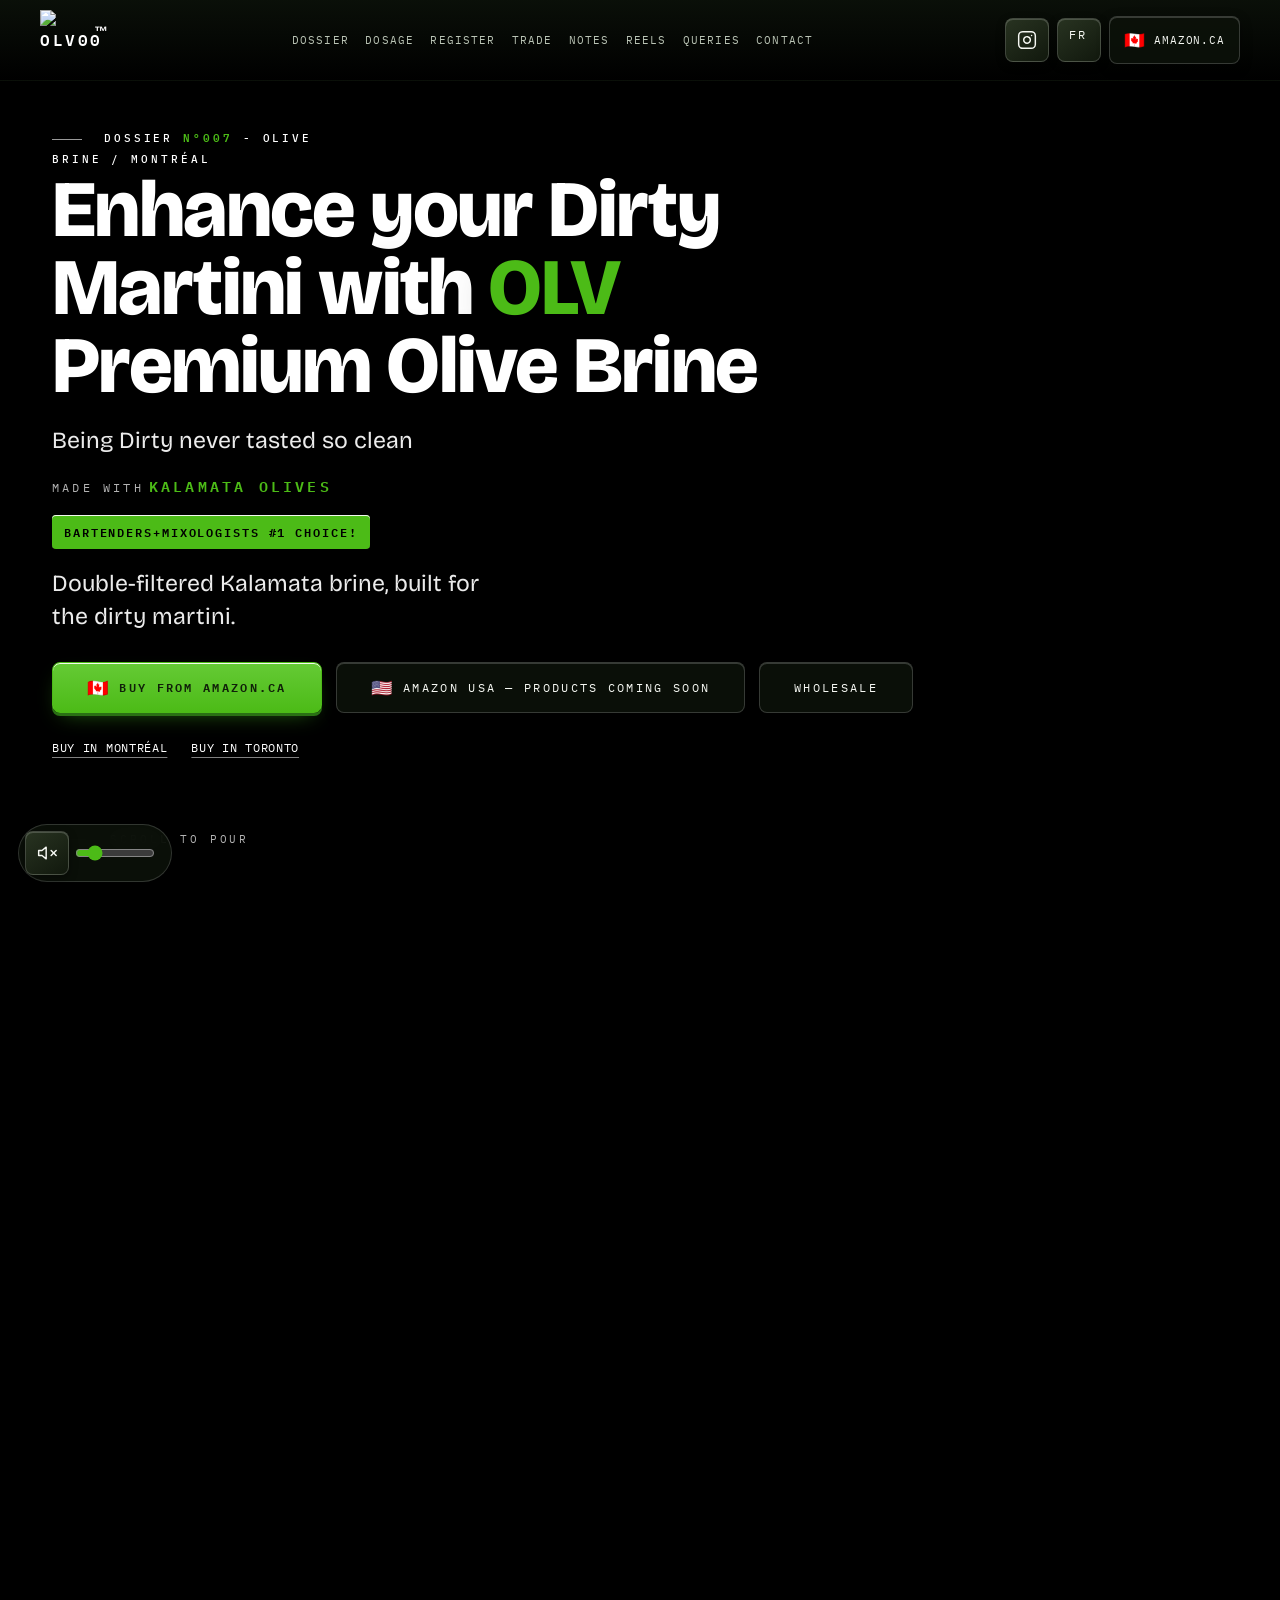
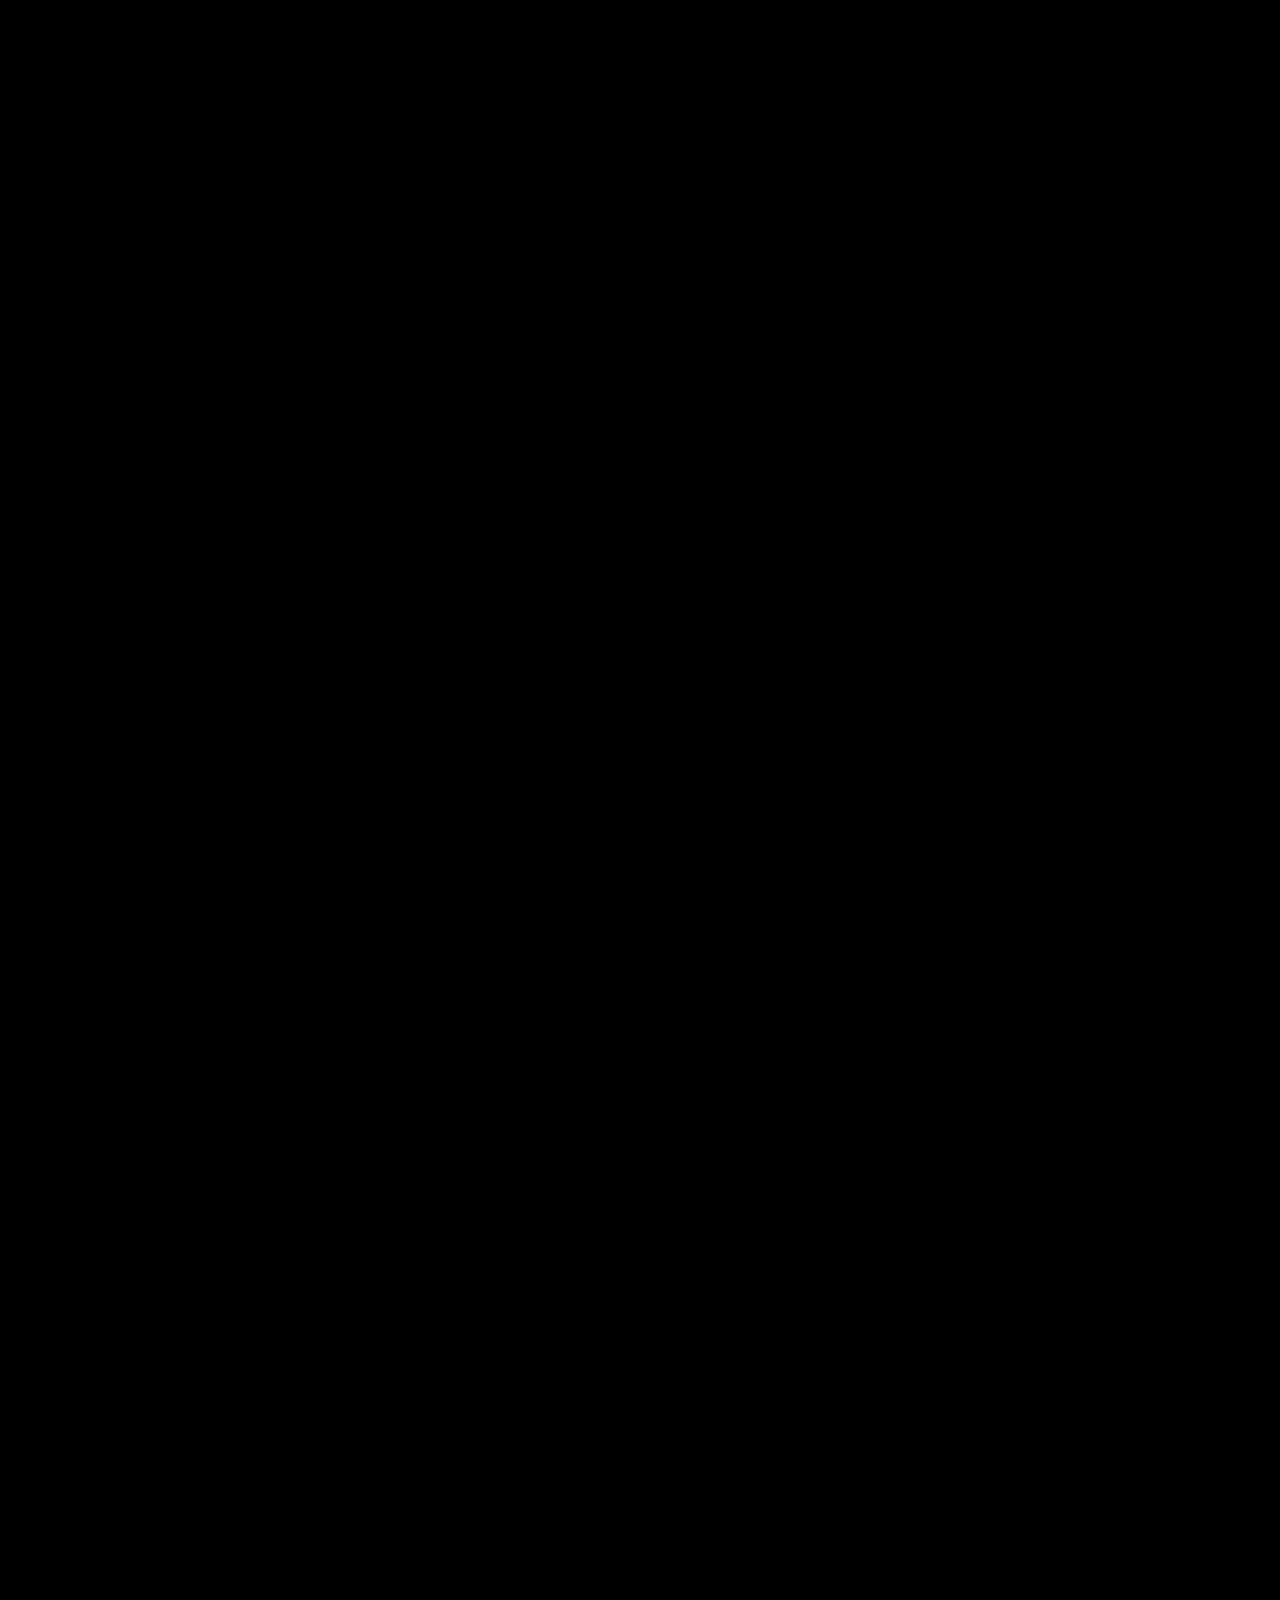
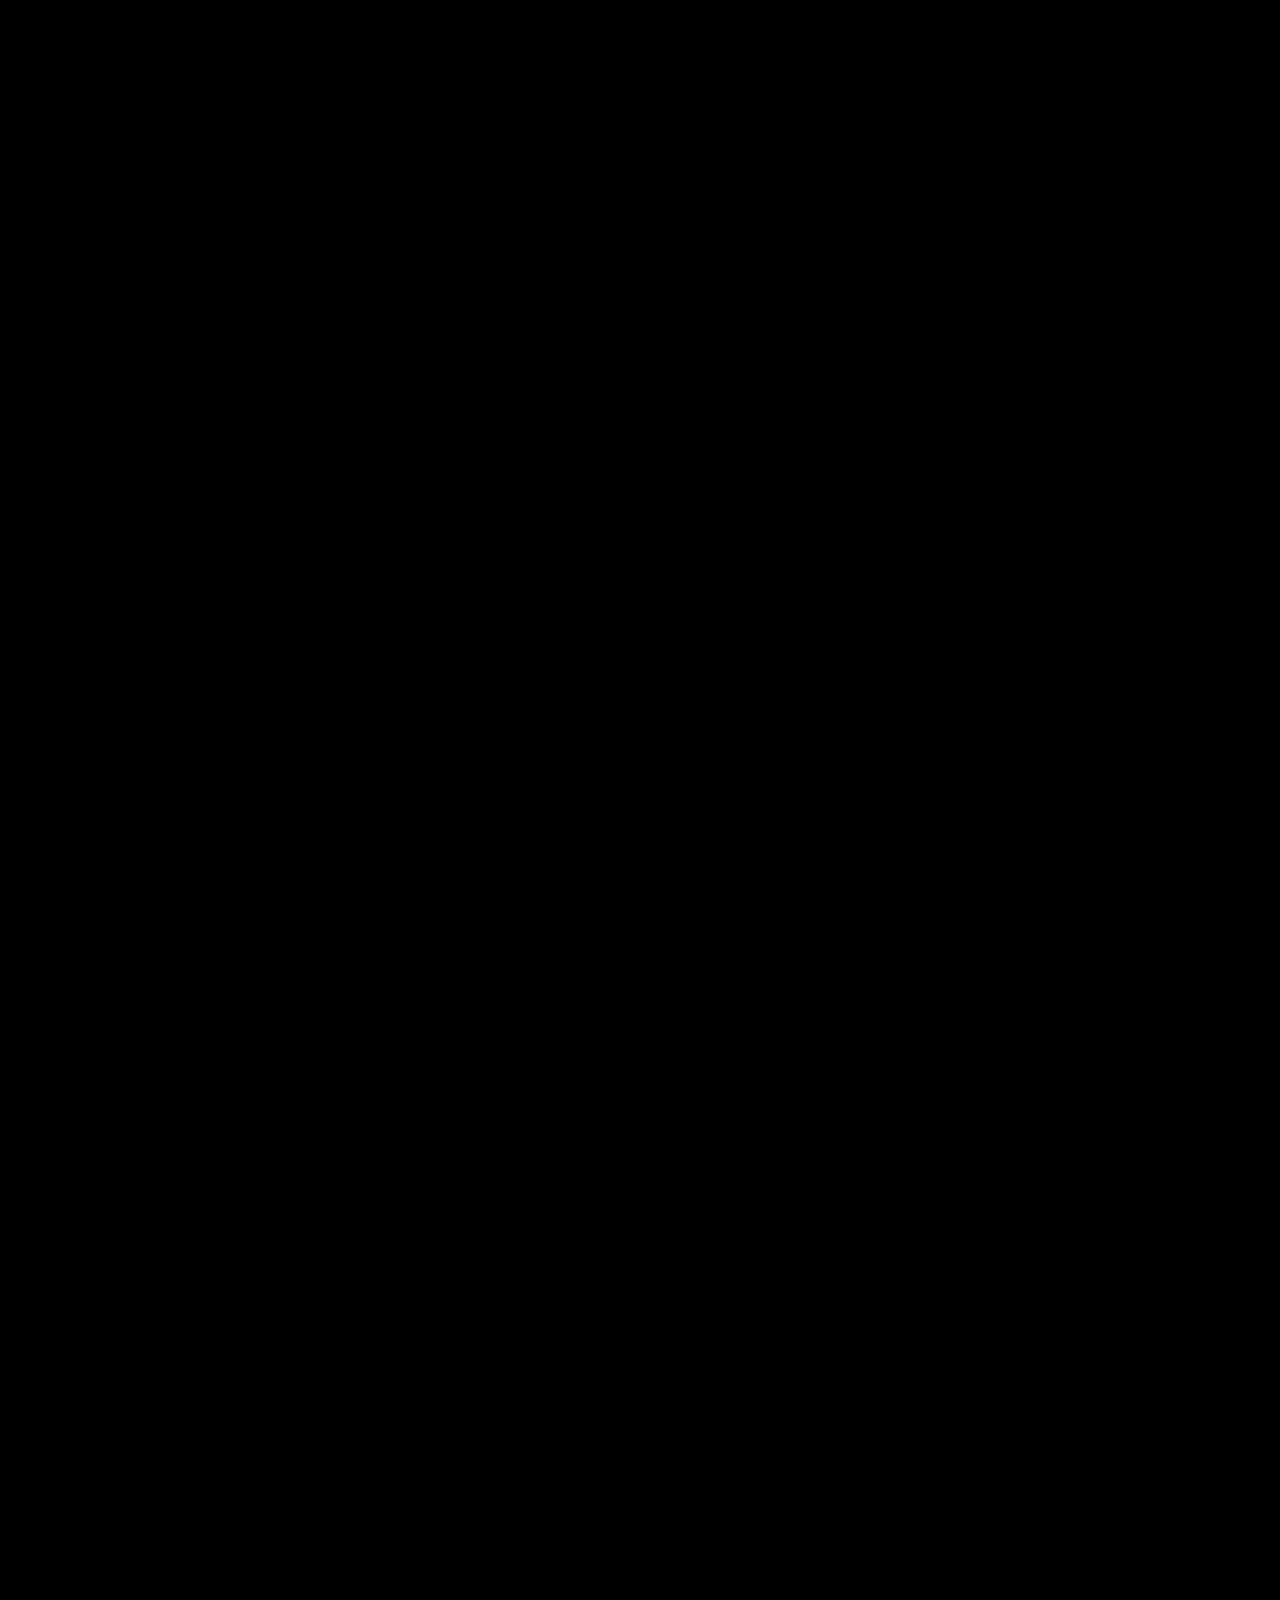
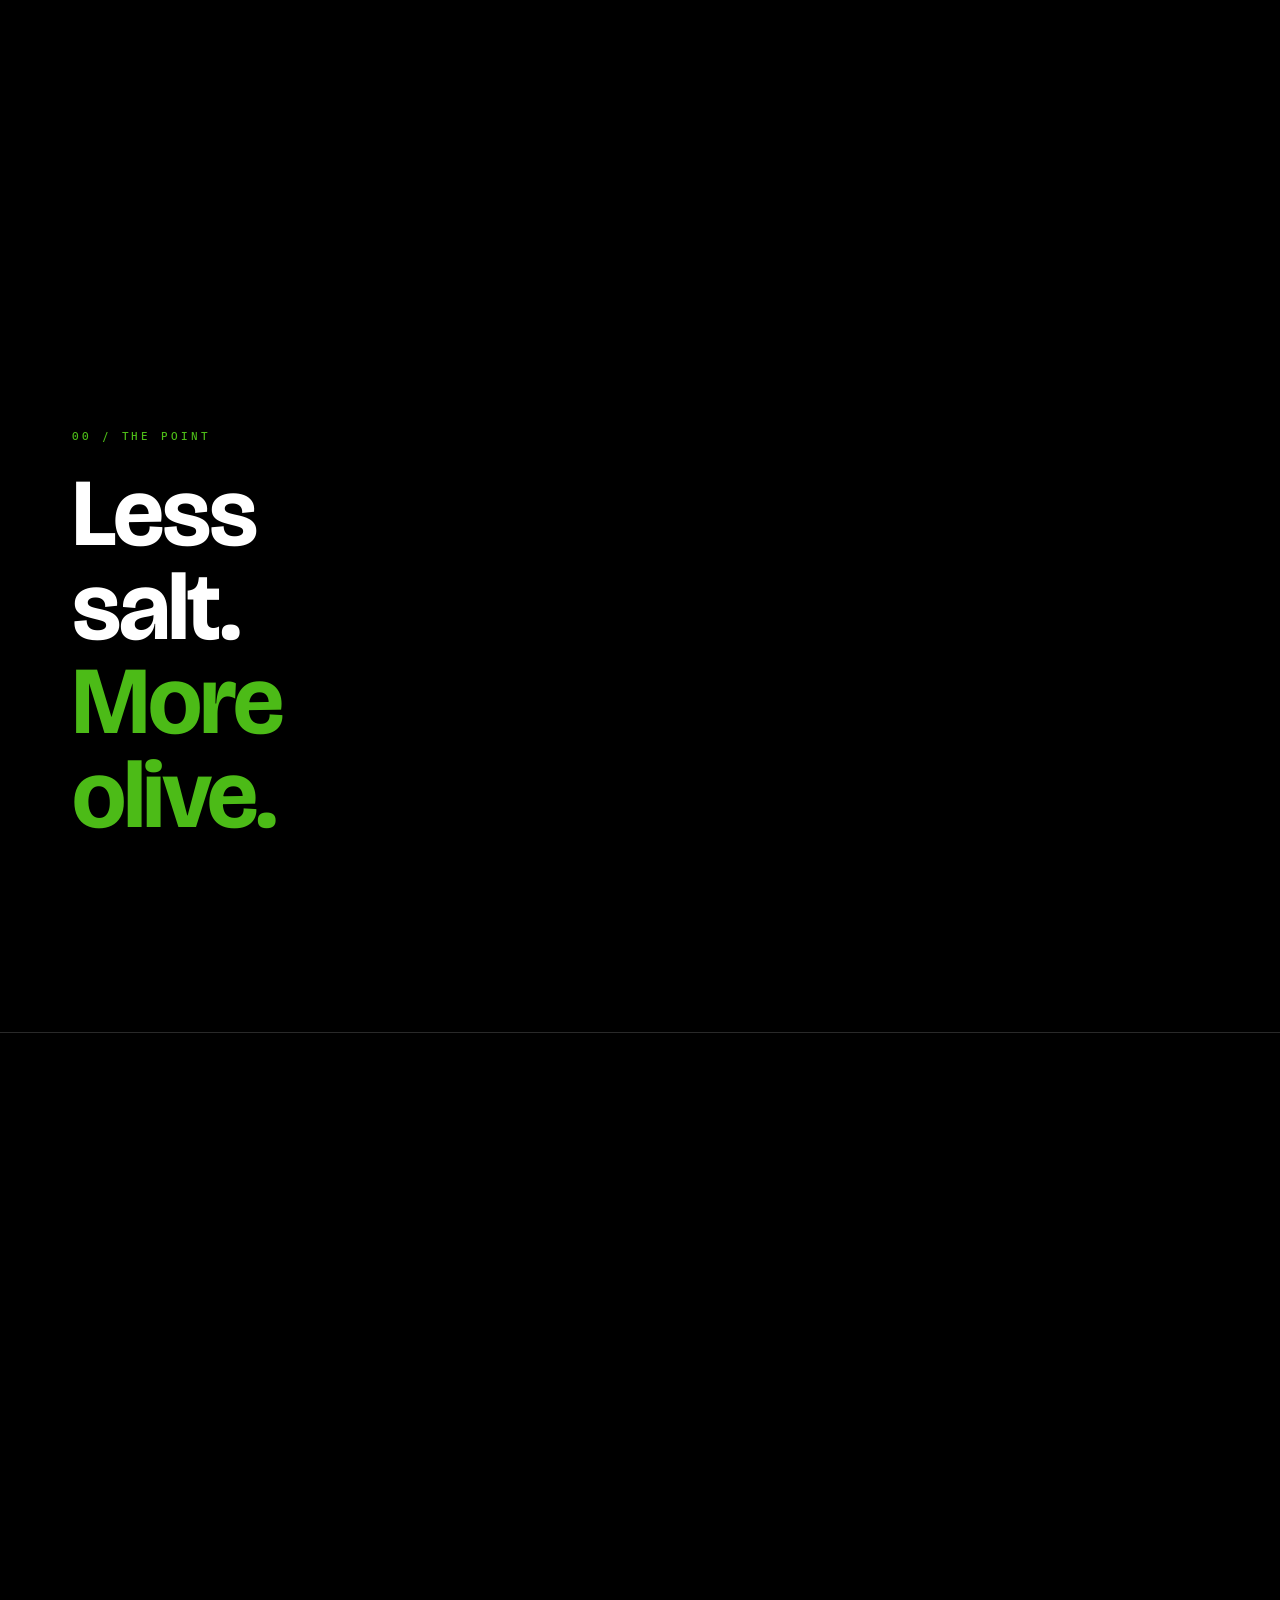
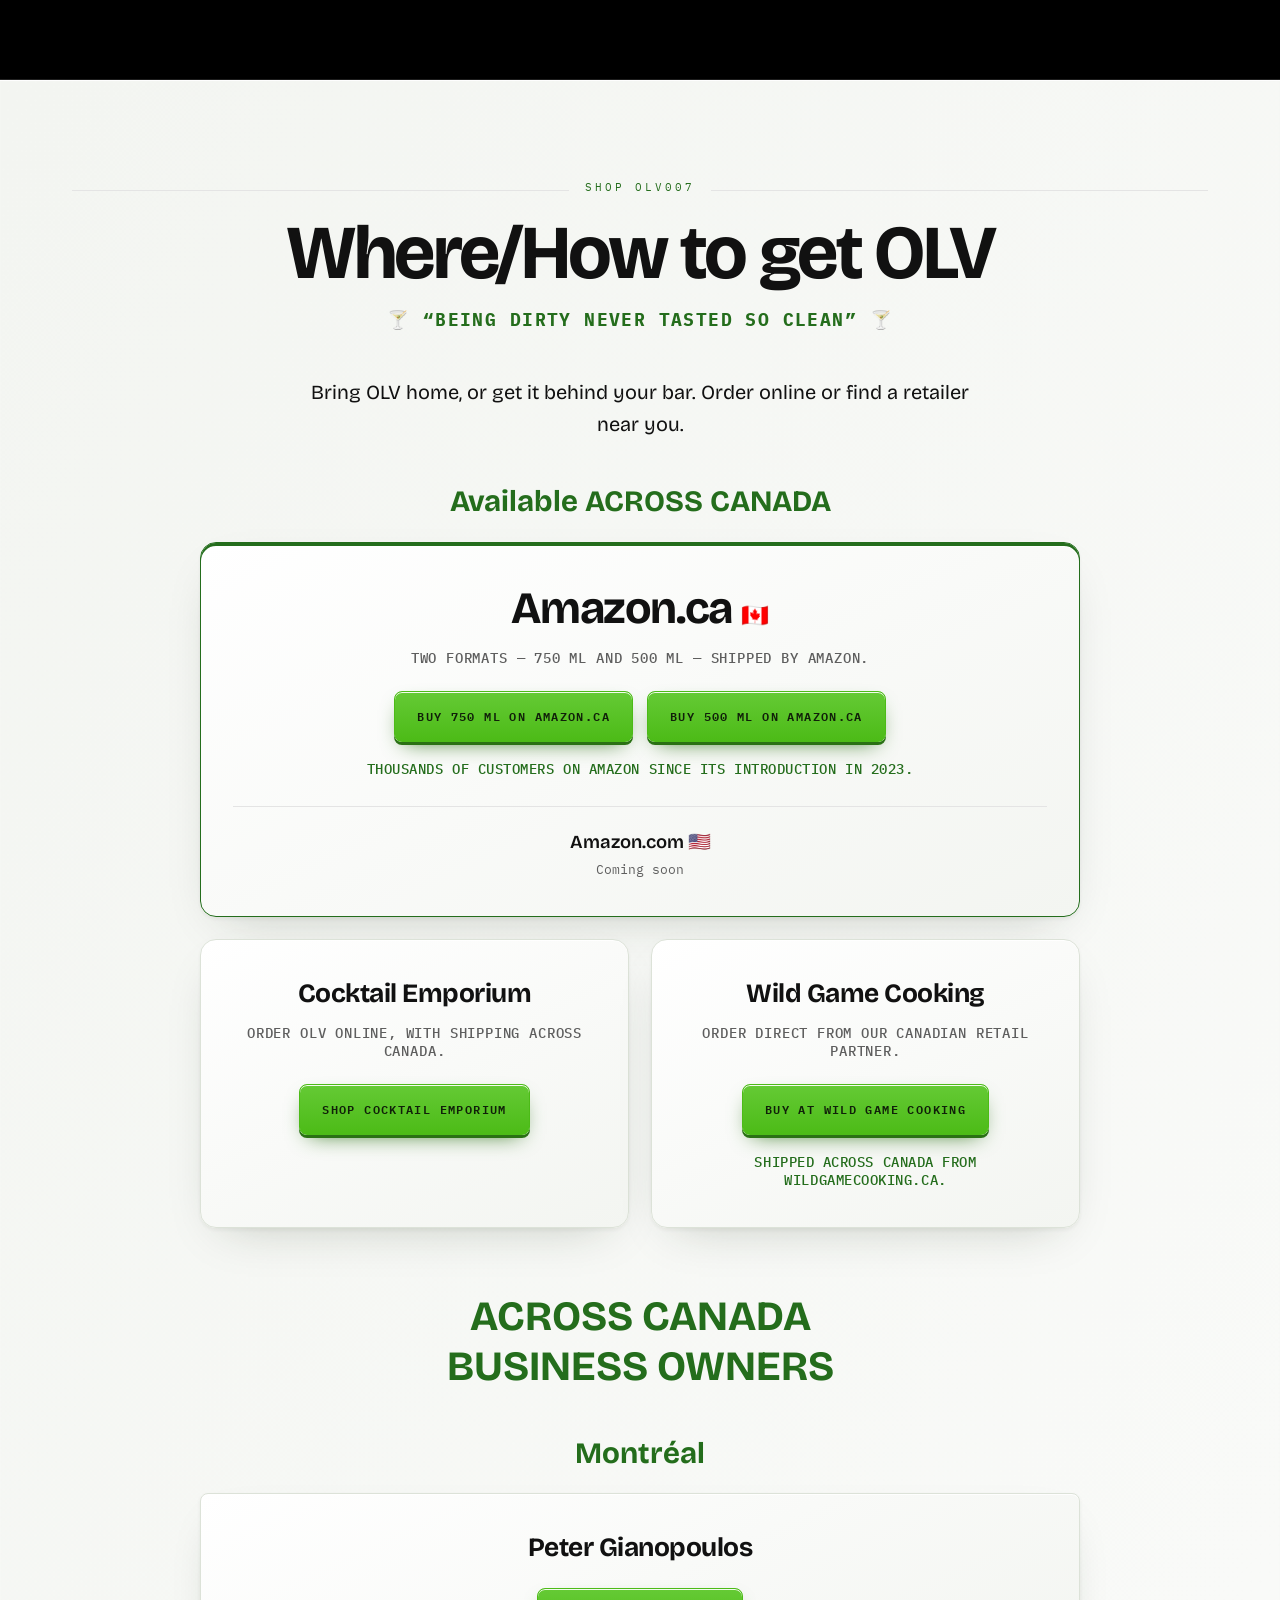
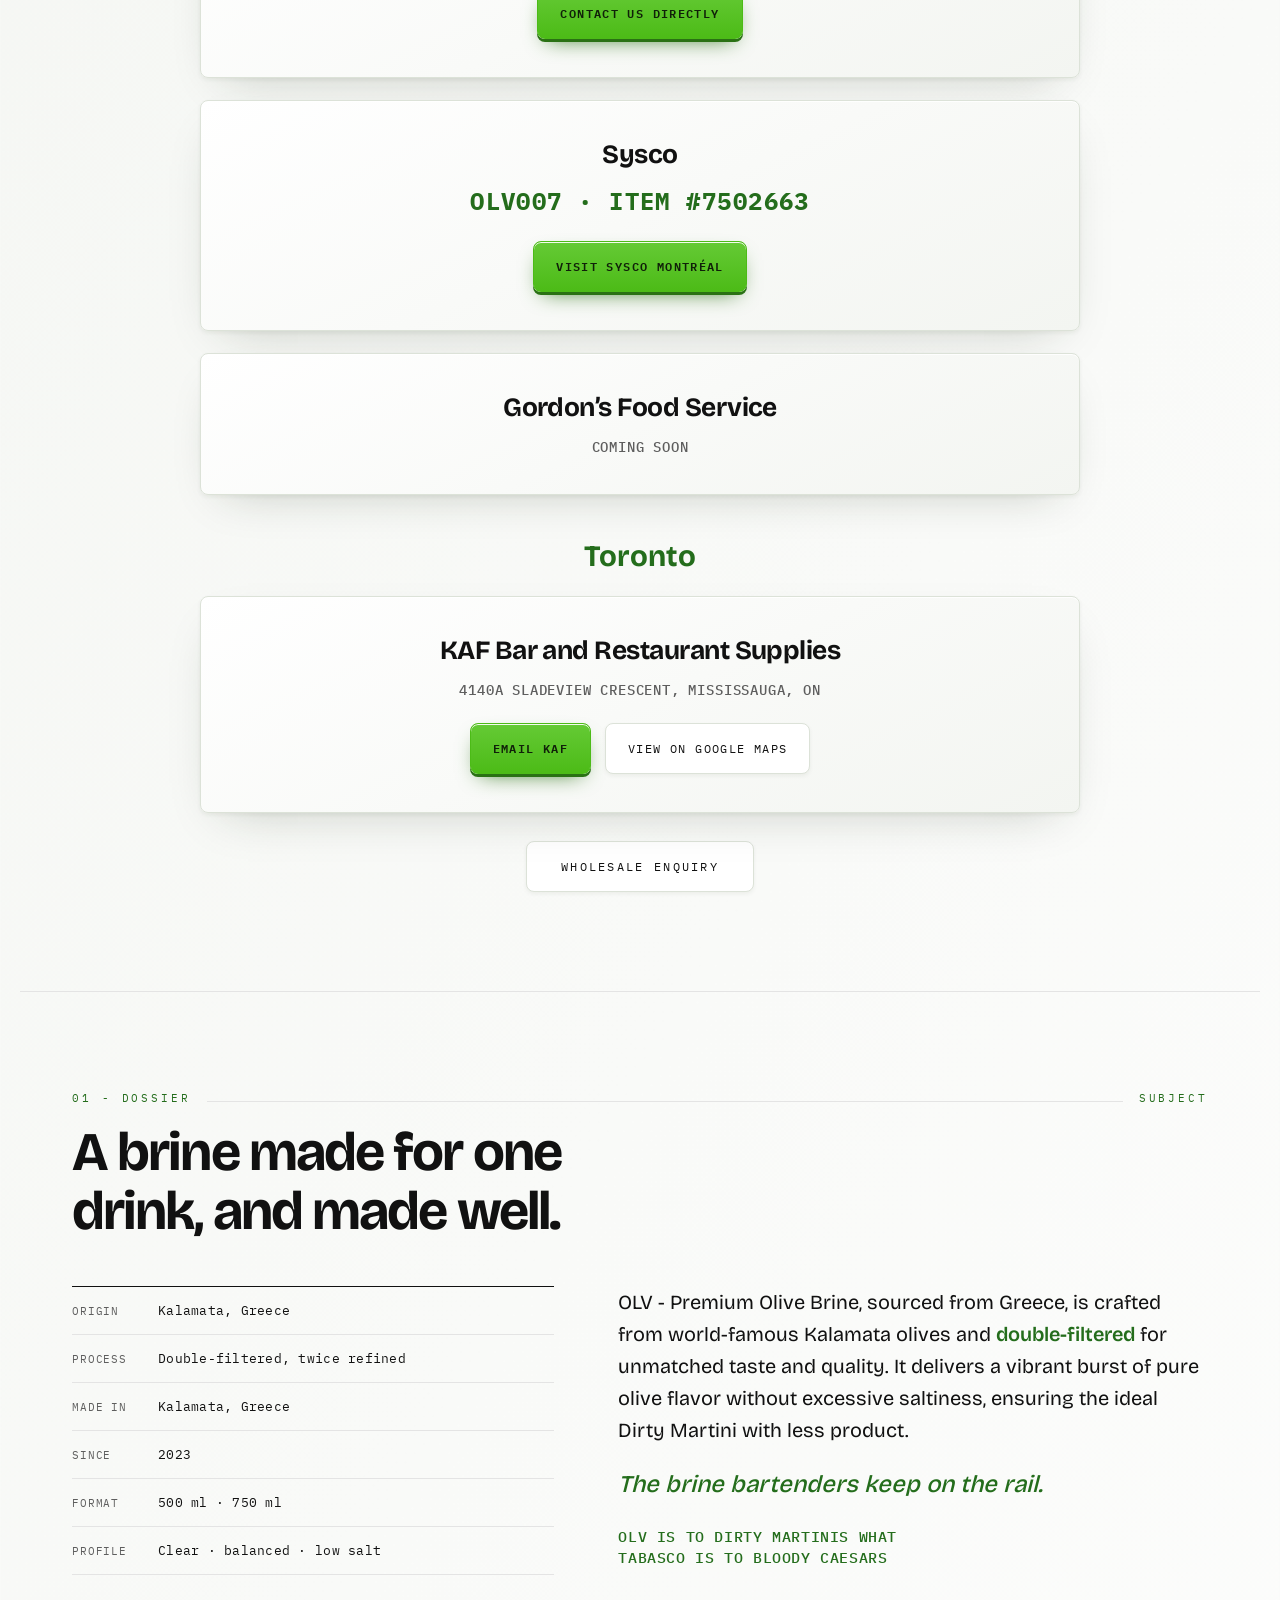
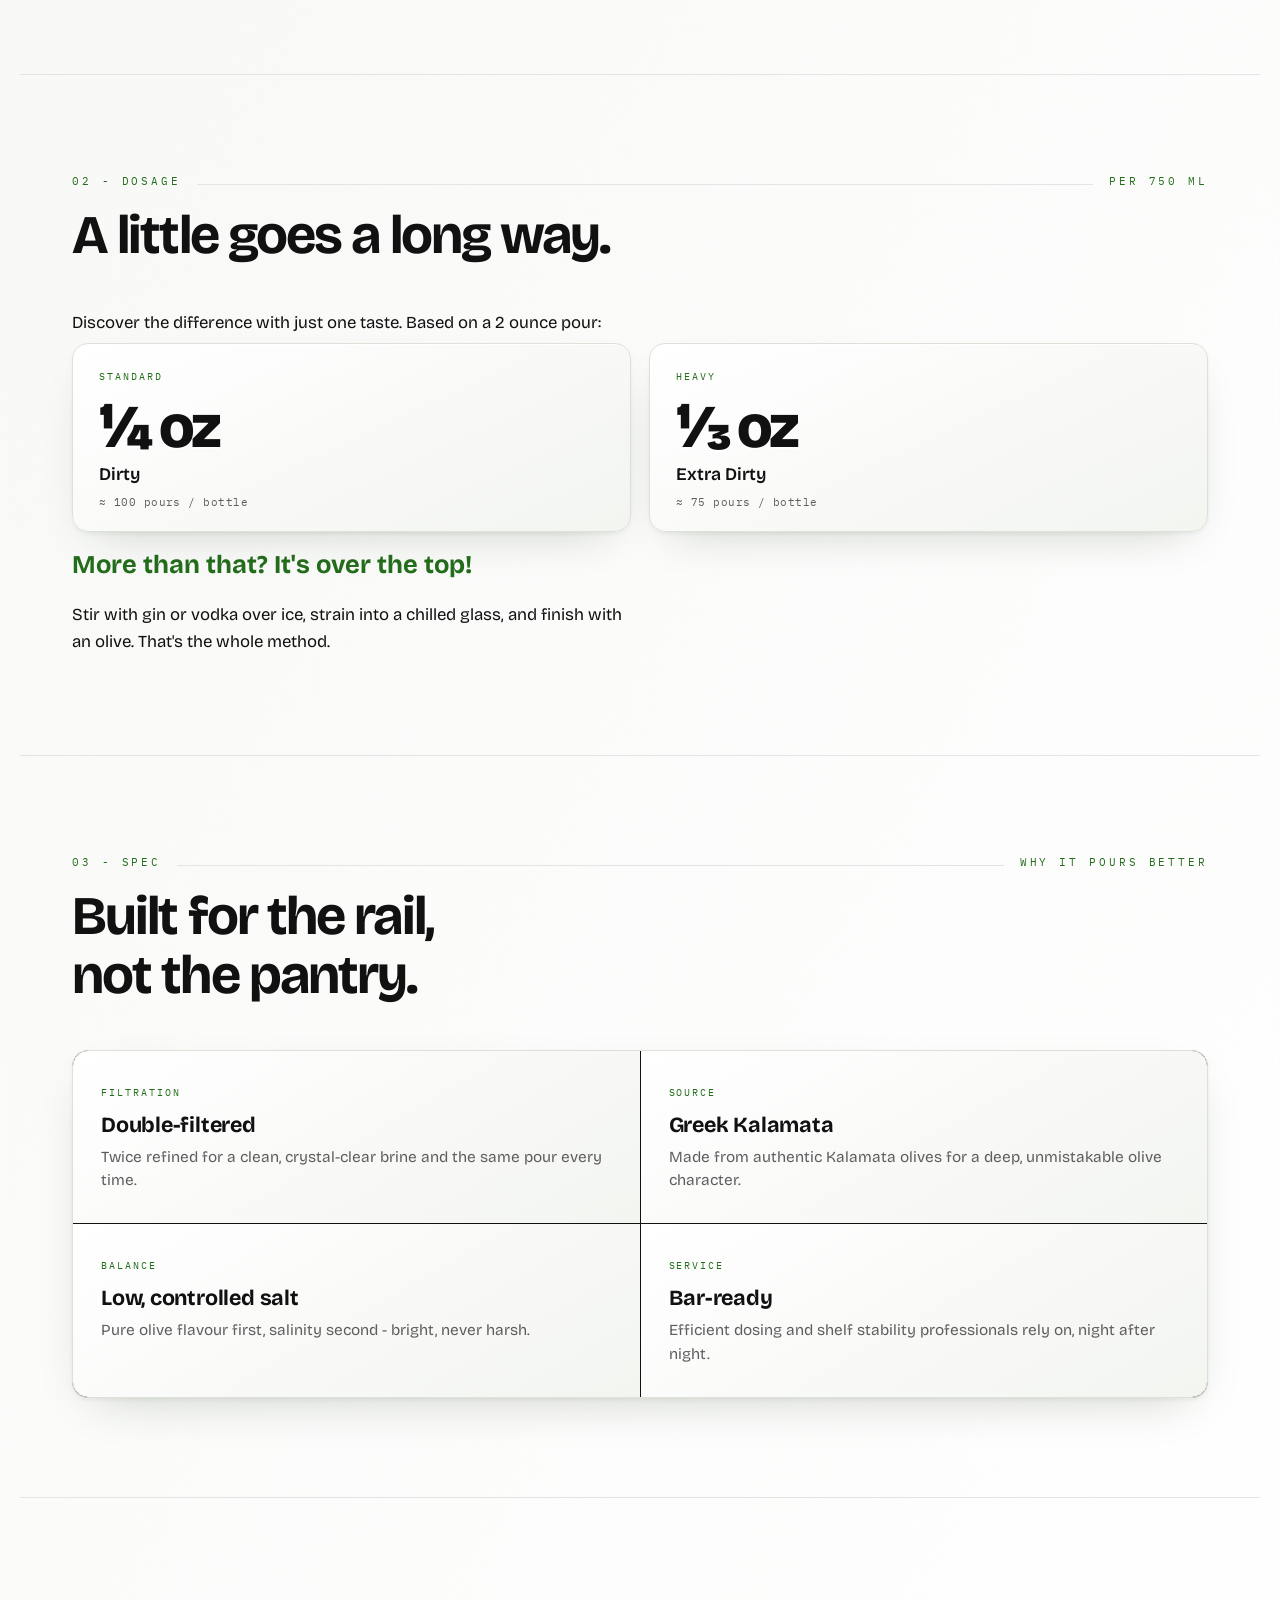
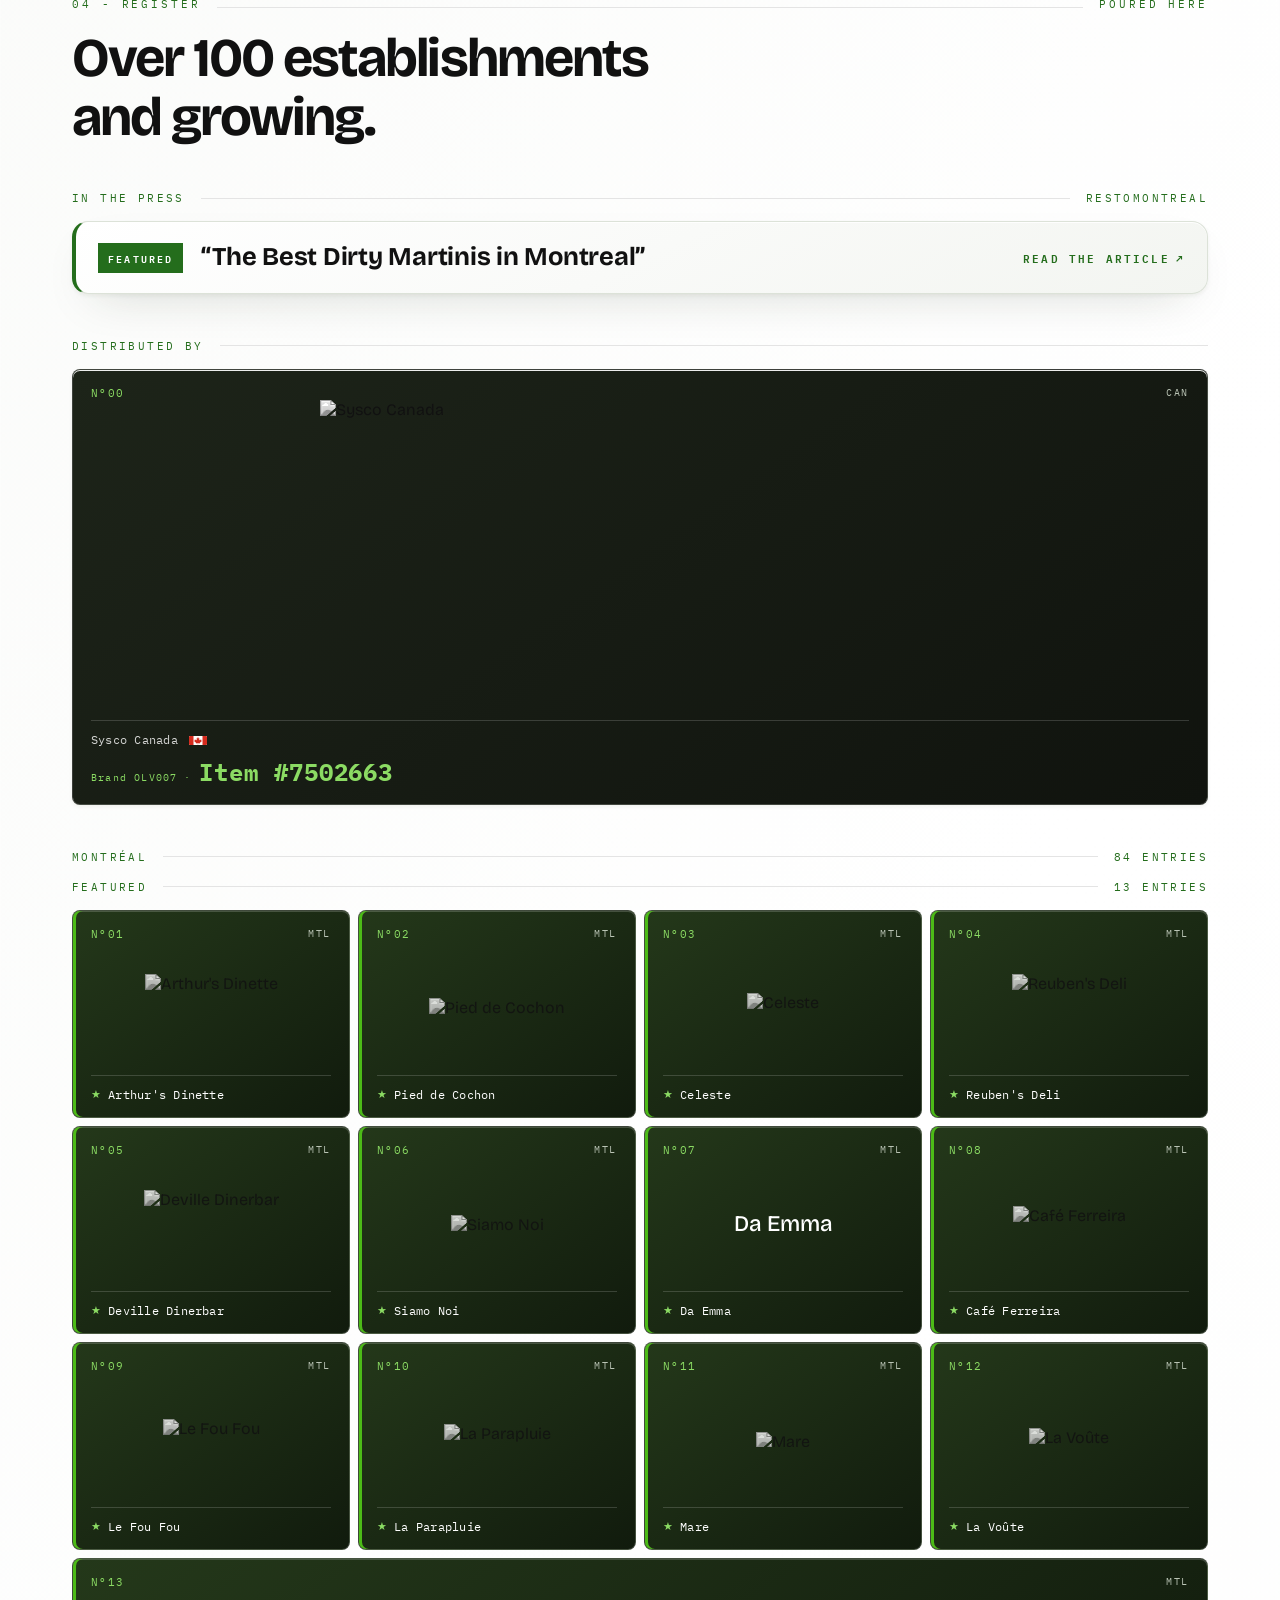
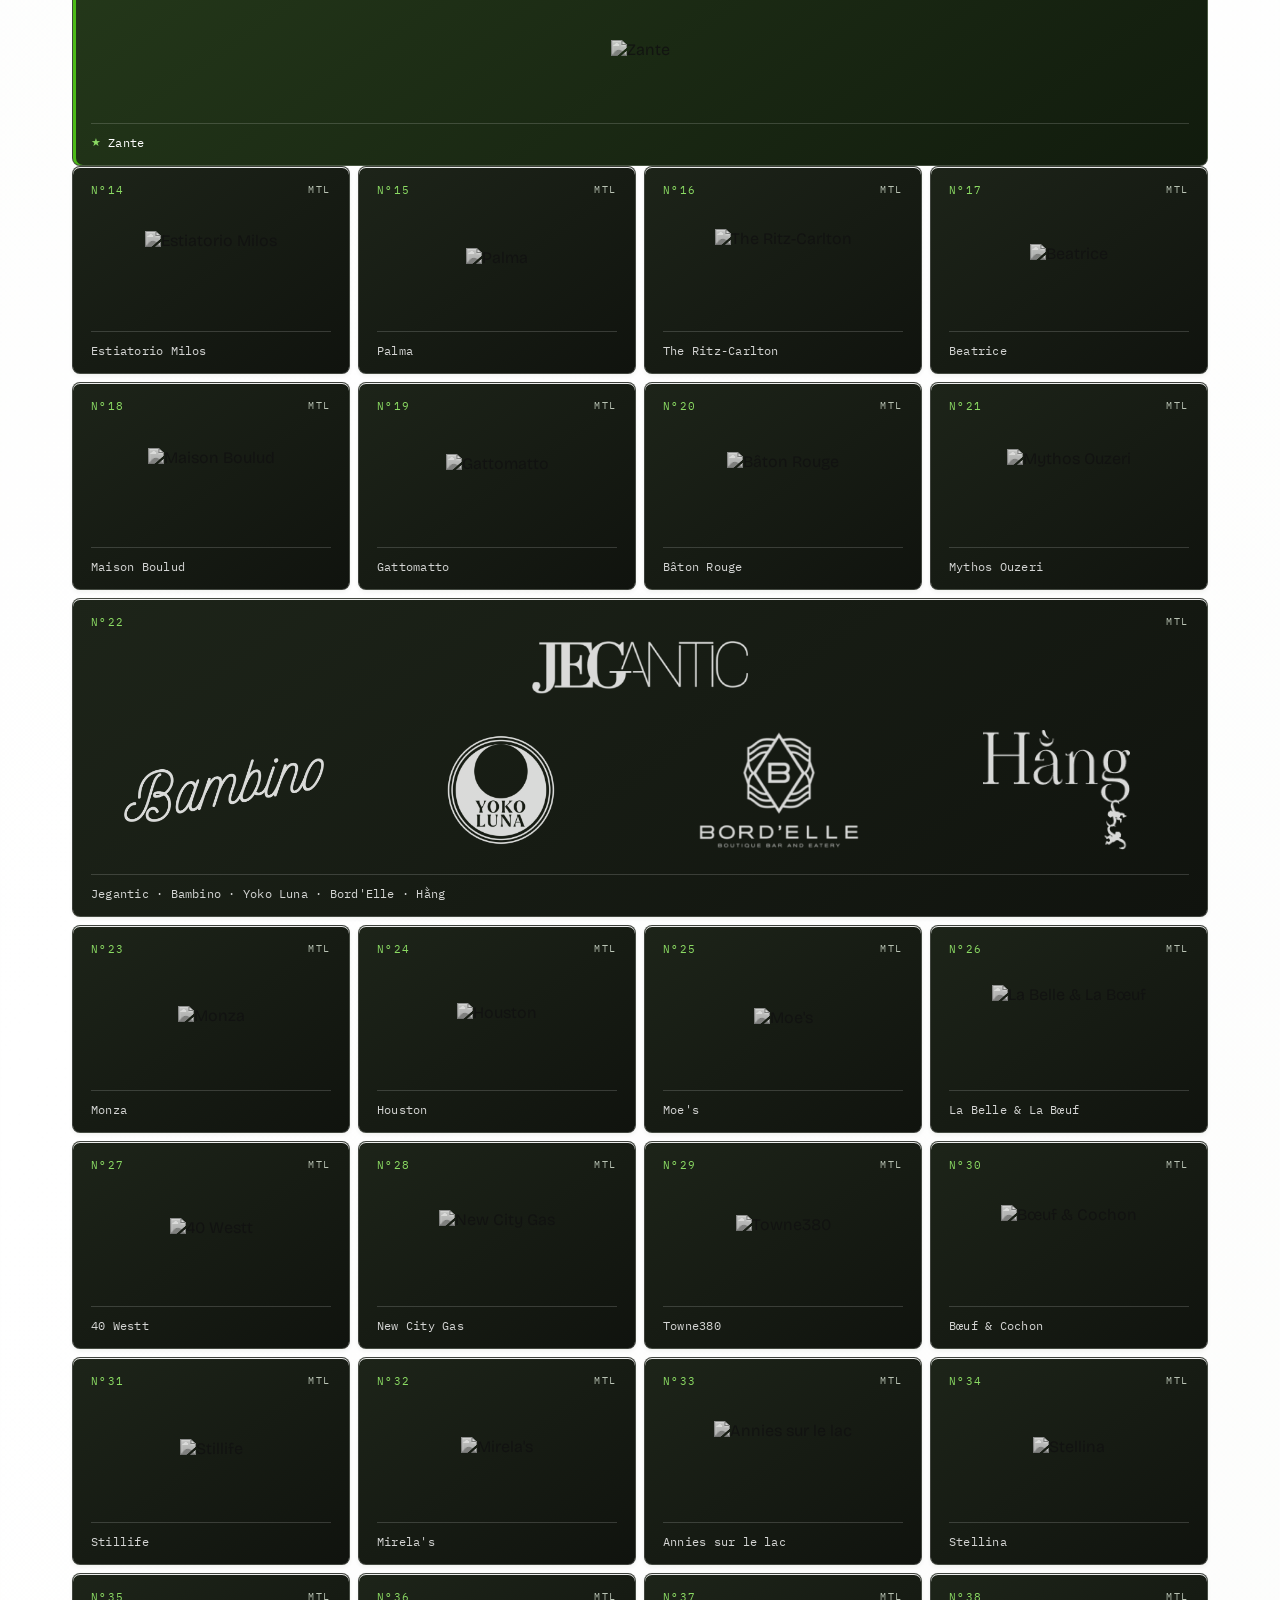
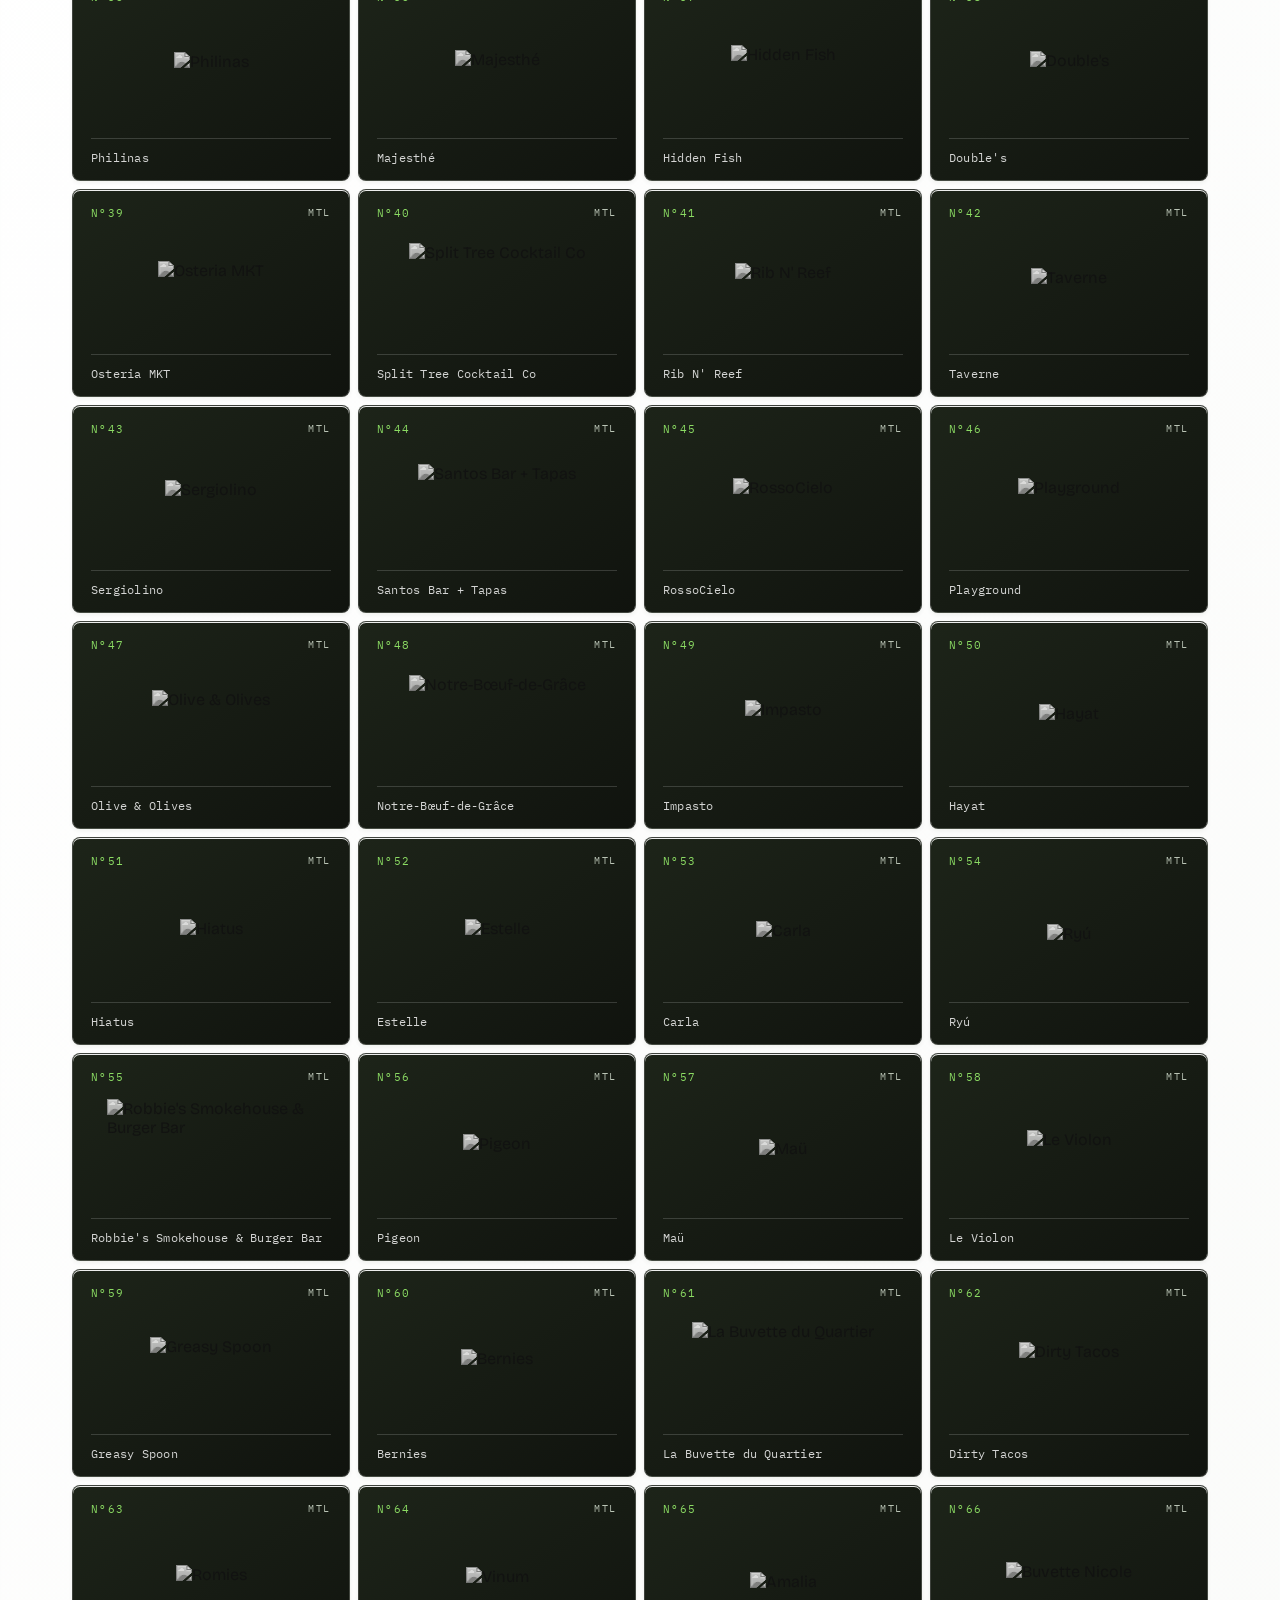
==== commit e458fcab: "Improve SEO, add static French homepage, and optimize media loading" ====
--- a/index.html
+++ b/index.html
@@ -1,38 +1,46 @@
 <!DOCTYPE html>
-<html lang="en">
+<html lang="en-CA">
 <head>
   <meta charset="UTF-8" />
   <meta name="viewport" content="width=device-width, initial-scale=1.0" />
   <title>OLV007 - Olive Brine for the Dirty Martini · Dossier N°007</title>
-  <meta name="description" content="OLV007 is a double-filtered Greek Kalamata olive brine built for the dirty martini. Made in Kalamata, Greece since 2023 and poured behind 50+ bars." />
+  <meta name="description" content="OLV007 is a double-filtered Greek Kalamata olive brine built for the dirty martini. Poured in 100+ bars and restaurants. Made in Kalamata, Greece · Montréal brand since 2023." />
   <meta name="theme-color" content="#0b0c08" />
 
   <!-- Favicon (the "O" mark) -->
-  <link rel="icon" href="favicon.ico" sizes="any" />
-  <link rel="icon" type="image/png" sizes="32x32" href="assets/favicon/favicon-32.png" />
-  <link rel="icon" type="image/png" sizes="192x192" href="assets/favicon/icon-192.png" />
-  <link rel="apple-touch-icon" href="assets/favicon/apple-touch-icon.png" />
+  <link rel="icon" href="/favicon.ico" sizes="any" />
+  <link rel="icon" type="image/png" sizes="32x32" href="/assets/favicon/favicon-32.png" />
+  <link rel="icon" type="image/png" sizes="192x192" href="/assets/favicon/icon-192.png" />
+  <link rel="apple-touch-icon" href="/assets/favicon/apple-touch-icon.png" />
 
   <!-- Open Graph -->
   <meta property="og:title" content="OLV007 - Olive Brine for the Dirty Martini" />
-  <meta property="og:description" content="Double-filtered Kalamata brine, built for the dirty martini. Montréal, est. 2023." />
-  <meta property="og:image" content="assets/img/martini-bg.jpg" />
+  <meta property="og:description" content="OLV007 is a double-filtered Greek Kalamata olive brine built for the dirty martini. Poured in 100+ bars and restaurants. Made in Kalamata, Greece · Montréal brand since 2023." />
+  <meta property="og:image" content="https://www.olv007.com/assets/img/martini-bg.jpg" />
   <meta property="og:type" content="website" />
+  <link rel="canonical" href="https://www.olv007.com/" />
+  <link rel="alternate" hreflang="en-CA" href="https://www.olv007.com/" />
+  <link rel="alternate" hreflang="fr-CA" href="https://www.olv007.com/fr/" />
+  <link rel="alternate" hreflang="x-default" href="https://www.olv007.com/" />
+  <meta property="og:url" content="https://www.olv007.com/" />
+  <meta name="twitter:card" content="summary_large_image" />
+  <meta property="og:locale" content="en_CA" />
+  <meta property="og:locale:alternate" content="fr_CA" />
 
   <link rel="preconnect" href="https://fonts.googleapis.com" />
   <link rel="preconnect" href="https://fonts.gstatic.com" crossorigin />
   <link href="https://fonts.googleapis.com/css2?family=Bricolage+Grotesque:opsz,wght@12..96,400;12..96,500;12..96,600;12..96,700;12..96,800&family=IBM+Plex+Mono:ital,wght@0,400;0,500;0,600;1,400&display=swap" rel="stylesheet" />
 
-  <link rel="preload" as="image" href="assets/frames/frame_0001.webp?v=2" media="(min-width: 781px)" />
-  <link rel="preload" as="image" href="assets/frames/mobile/frame_0001.webp?v=2" media="(max-width: 780px)" />
-  <link rel="stylesheet" href="css/style.css?v=12" />
-  <link rel="stylesheet" href="css/premium.css?v=1" />
+  <link rel="preload" as="image" href="/assets/frames/frame_0001.webp?v=2" media="(min-width: 781px)" />
+  <link rel="preload" as="image" href="/assets/frames/mobile/frame_0001.webp?v=2" media="(max-width: 780px)" />
+  <link rel="stylesheet" href="/css/style.css?v=12" />
+  <link rel="stylesheet" href="/css/premium.css?v=1" />
 </head>
 <body>
 
   <!-- ====== LOADER ====== -->
-  <div id="loader" class="loader" aria-hidden="true">
-    <div class="loader__mark brand-mark"><img src="assets/img/logo-light.png" alt="OLV007" /><sup class="brand-mark__tm">™</sup></div>
+  <div id="loader" class="loader is-hidden" aria-hidden="true">
+    <div class="loader__mark brand-mark"><img src="/assets/img/logo-light.png" alt="OLV007" width="500" height="500" /><sup class="brand-mark__tm">™</sup></div>
     <div class="loader__msg" data-fr="Chargement de la séquence">Loading pour sequence</div>
     <div class="loader__bar"><span id="loaderFill"></span></div>
     <div class="loader__pct" id="loaderPct">0%</div>
@@ -40,14 +48,14 @@
 
   <!-- ====== NAV ====== -->
   <header class="nav" id="nav">
-    <a href="#top" class="nav__brand brand-mark" aria-label="OLV007 trademark home"><img src="assets/img/logo-light.png" alt="OLV007" /><sup class="brand-mark__tm" aria-hidden="true">™</sup></a>
+    <a href="#top" class="nav__brand brand-mark" aria-label="OLV007 trademark home"><img src="/assets/img/logo-light.png" alt="OLV007" width="500" height="500" /><sup class="brand-mark__tm" aria-hidden="true">™</sup></a>
     <nav class="nav__links">
       <a href="#dossier" data-fr="Dossier">Dossier</a>
       <a href="#dosage" data-fr="Dosage">Dosage</a>
       <a href="#register" data-fr="Registre">Register</a>
       <a href="#trade" data-fr="Commerce">Trade</a>
       <a href="#notes" data-fr="Notes">Notes</a>
-      <a href="#reels" data-fr="Reels">Reels</a>
+      <a href="#reels" data-fr="Vidéos">Reels</a>
       <a href="#queries" data-fr="Questions">Queries</a>
       <a href="#contact" data-fr="Contact">Contact</a>
     </nav>
@@ -59,7 +67,7 @@
           <line x1="17.5" y1="6.5" x2="17.51" y2="6.5"></line>
         </svg>
       </a>
-      <button class="nav__lang" id="langToggle" type="button" aria-label="Switch language">FR</button>
+      <a class="nav__lang" id="langToggle" href="/fr/" lang="fr-CA" hreflang="fr-CA" aria-label="Passer au français">FR</a>
       <a class="nav__cta" href="https://www.amazon.ca/stores/OLV007Inc/page/A349D5D7-C140-4843-9BE3-05945CE65E5B" target="_blank" rel="noopener"><span class="amazon-flag" aria-hidden="true">🇨🇦</span> Amazon.ca</a>
     </div>
   </header>
@@ -67,7 +75,7 @@
   <!-- ====== ENTRY / SOUNDTRACK ====== -->
   <dialog class="entry" id="entry" aria-labelledby="entryTitle" aria-describedby="entryDescription">
     <div class="entry__content">
-      <img class="entry__logo" src="assets/img/logo-light.png" alt="OLV007" />
+      <img class="entry__logo" src="/assets/img/logo-light.png" alt="OLV007" width="500" height="500" />
       <p class="mono" data-fr="Montréal · Dossier N°007">Montréal · Dossier N°007</p>
       <h2 id="entryTitle" data-fr="À vous de donner le ton.">Set the mood.</h2>
       <p id="entryDescription" data-fr="Un dirty martini. La bonne musique. Entrez comme vous aimez.">A dirty martini. The right soundtrack. Enter your way.</p>
@@ -103,7 +111,7 @@
         <p class="hero__file mono" data-fr="<span class=&quot;tick&quot;></span> Dossier <b>N°007</b> - Saumure d'olive / Montréal"><span class="tick"></span> Dossier <b>N°007</b> - Olive Brine / Montréal</p>
         <div class="hero__mid">
           <h1 class="hero__head" data-fr="Rehaussez votre Dirty Martini avec la saumure d'olive premium <span>OLV</span>">Enhance your Dirty Martini with <span>OLV</span> Premium Olive Brine</h1>
-          <p class="hero__tag hero__slogan">Being Dirty never tasted so clean</p>
+          <p class="hero__tag hero__slogan" data-fr="Être dirty n’a jamais goûté aussi propre">Being Dirty never tasted so clean</p>
           <p class="hero__made"><span data-fr="Faite avec">Made with</span><b data-fr="des olives Kalamata">Kalamata Olives</b></p>
           <p class="hero__claim" data-fr="Le choix n°1 des barmans et mixologues!">Bartenders+Mixologists #1 choice!</p>
           <p class="hero__tag" data-fr="Saumure de Kalamata double-filtrée, conçue pour le dirty martini.">Double-filtered Kalamata brine, built for the dirty martini.</p>
@@ -134,8 +142,8 @@
 
   <!-- ====== AMBIENT LOOP (autoplay · muted · looped) ====== -->
   <section class="filmstrip reveal" aria-label="OLV007 in motion">
-    <video class="filmstrip__video" autoplay muted loop playsinline preload="none" poster="assets/img/poster.jpg" aria-hidden="true">
-      <source src="assets/video/loop.mp4" type="video/mp4" />
+    <video class="filmstrip__video" muted loop playsinline preload="none" poster="/assets/img/poster.jpg" aria-hidden="true">
+      <source data-src="/assets/video/loop.mp4" data-mobile-src="/assets/video/loop-mobile.mp4" type="video/mp4" />
     </video>
   </section>
 
@@ -283,7 +291,7 @@
     <!-- 03 - SPEC -->
     <section class="sec reveal" id="spec">
       <div class="sec-head">
-        <div class="sec-head__row"><span>03 - Spec</span><span class="rule"></span><span data-fr="Pourquoi elle verse mieux">Why it pours better</span></div>
+        <div class="sec-head__row"><span data-fr="03 - Fiche technique">03 - Spec</span><span class="rule"></span><span data-fr="Pourquoi elle verse mieux">Why it pours better</span></div>
         <h2 class="sec-head__title" data-fr="Conçue pour le bar, pas pour le garde-manger.">Built for the rail, not the pantry.</h2>
       </div>
       <ul class="specs">
@@ -332,7 +340,7 @@
           <li class="reg__item">
             <span class="reg__no">N°00</span>
             <span class="reg__city">CAN</span>
-            <span class="reg__logo"><img src="assets/logos/sysco.png" alt="Sysco Canada" /></span>
+            <span class="reg__logo"><img src="/assets/logos/sysco.png" alt="Sysco Canada" width="1774" height="887" loading="lazy" decoding="async" /></span>
             <span class="reg__name">Sysco Canada <svg class="reg__flag" viewBox="0 0 1200 600" aria-hidden="true"><rect width="1200" height="600" fill="#fff"/><rect width="300" height="600" fill="#d52b1e"/><rect x="900" width="300" height="600" fill="#d52b1e"/><path fill="#d52b1e" d="M600 74l-44 82c-5 9-14 8-23 3l-32-16 24 126c5 23-11 23-19 13l-56-62-9 32c-1 4-6 9-12 8l-70-15 18 67c4 15 7 21-4 25l-25 12 121 98c5 4 7 11 5 17l-11 34c42-5 79-12 121-16 4 0 10 6 10 10l-6 124h21l-4-124c0-4 6-10 10-10 42 4 79 11 121 16l-11-34c-2-6 0-13 5-17l121-98-25-12c-11-4-8-10-4-25l18-67-70 15c-6 1-11-4-12-8l-9-32-56 62c-8 10-24 10-19-13l24-126-32 16c-9 5-18 6-23-3z"/></svg></span>
             <span class="reg__meta"><span data-fr="Marque">Brand</span> OLV007 · <strong class="sysco-item"><span data-fr="Article">Item</span> #7502663</strong></span>
           </li>
@@ -347,37 +355,37 @@
           <li class="reg__item reg__item--star">
             <span class="reg__no">N°01</span>
             <span class="reg__city">MTL</span>
-            <span class="reg__logo"><img src="assets/logos/69.webp" alt="Arthur's Dinette" /></span>
+            <span class="reg__logo"><img src="/assets/logos/69.webp" alt="Arthur's Dinette" width="600" height="300" loading="lazy" decoding="async" /></span>
             <span class="reg__name"><span class="reg__star" aria-hidden="true">★</span>Arthur's Dinette</span>
           </li>
           <li class="reg__item reg__item--star">
             <span class="reg__no">N°02</span>
             <span class="reg__city">MTL</span>
-            <span class="reg__logo"><img src="assets/logos/70.webp" alt="Pied de Cochon" /></span>
+            <span class="reg__logo"><img src="/assets/logos/70.webp" alt="Pied de Cochon" width="2040" height="300" loading="lazy" decoding="async" /></span>
             <span class="reg__name"><span class="reg__star" aria-hidden="true">★</span>Pied de Cochon</span>
           </li>
           <li class="reg__item reg__item--star">
             <span class="reg__no">N°03</span>
             <span class="reg__city">MTL</span>
-            <span class="reg__logo"><img src="assets/logos/71.webp" alt="Celeste" /></span>
+            <span class="reg__logo"><img src="/assets/logos/71.webp" alt="Celeste" width="722" height="300" loading="lazy" decoding="async" /></span>
             <span class="reg__name"><span class="reg__star" aria-hidden="true">★</span>Celeste</span>
           </li>
           <li class="reg__item reg__item--star">
             <span class="reg__no">N°04</span>
             <span class="reg__city">MTL</span>
-            <span class="reg__logo"><img src="assets/logos/72.webp" alt="Reuben's Deli" /></span>
+            <span class="reg__logo"><img src="/assets/logos/72.webp" alt="Reuben's Deli" width="508" height="300" loading="lazy" decoding="async" /></span>
             <span class="reg__name"><span class="reg__star" aria-hidden="true">★</span>Reuben's Deli</span>
           </li>
           <li class="reg__item reg__item--star">
             <span class="reg__no">N°05</span>
             <span class="reg__city">MTL</span>
-            <span class="reg__logo"><img src="assets/logos/73.webp" alt="Deville Dinerbar" /></span>
+            <span class="reg__logo"><img src="/assets/logos/73.webp" alt="Deville Dinerbar" width="603" height="300" loading="lazy" decoding="async" /></span>
             <span class="reg__name"><span class="reg__star" aria-hidden="true">★</span>Deville Dinerbar</span>
           </li>
           <li class="reg__item reg__item--star">
             <span class="reg__no">N°06</span>
             <span class="reg__city">MTL</span>
-            <span class="reg__logo"><img src="assets/logos/74.webp" alt="Siamo Noi" /></span>
+            <span class="reg__logo"><img src="/assets/logos/74.webp" alt="Siamo Noi" width="1703" height="300" loading="lazy" decoding="async" /></span>
             <span class="reg__name"><span class="reg__star" aria-hidden="true">★</span>Siamo Noi</span>
           </li>
           <li class="reg__item reg__item--text reg__item--star">
@@ -389,37 +397,37 @@
           <li class="reg__item reg__item--star">
             <span class="reg__no">N°08</span>
             <span class="reg__city">MTL</span>
-            <span class="reg__logo"><img src="assets/logos/75.webp" alt="Café Ferreira" /></span>
+            <span class="reg__logo"><img src="/assets/logos/75.webp" alt="Café Ferreira" width="978" height="300" loading="lazy" decoding="async" /></span>
             <span class="reg__name"><span class="reg__star" aria-hidden="true">★</span>Café Ferreira</span>
           </li>
           <li class="reg__item reg__item--star">
             <span class="reg__no">N°09</span>
             <span class="reg__city">MTL</span>
-            <span class="reg__logo"><img src="assets/logos/76.webp" alt="Le Fou Fou" /></span>
+            <span class="reg__logo"><img src="/assets/logos/76.webp" alt="Le Fou Fou" width="723" height="300" loading="lazy" decoding="async" /></span>
             <span class="reg__name"><span class="reg__star" aria-hidden="true">★</span>Le Fou Fou</span>
           </li>
           <li class="reg__item reg__item--star">
             <span class="reg__no">N°10</span>
             <span class="reg__city">MTL</span>
-            <span class="reg__logo"><img src="assets/logos/77.webp" alt="La Parapluie" /></span>
+            <span class="reg__logo"><img src="/assets/logos/77.webp" alt="La Parapluie" width="1046" height="300" loading="lazy" decoding="async" /></span>
             <span class="reg__name"><span class="reg__star" aria-hidden="true">★</span>La Parapluie</span>
           </li>
           <li class="reg__item reg__item--star">
             <span class="reg__no">N°11</span>
             <span class="reg__city">MTL</span>
-            <span class="reg__logo"><img src="assets/logos/78.webp" alt="Mare" /></span>
+            <span class="reg__logo"><img src="/assets/logos/78.webp" alt="Mare" width="1072" height="300" loading="lazy" decoding="async" /></span>
             <span class="reg__name"><span class="reg__star" aria-hidden="true">★</span>Mare</span>
           </li>
           <li class="reg__item reg__item--star">
             <span class="reg__no">N°12</span>
             <span class="reg__city">MTL</span>
-            <span class="reg__logo"><img src="assets/logos/79.webp" alt="La Voûte" /></span>
+            <span class="reg__logo"><img src="/assets/logos/79.webp" alt="La Voûte" width="1031" height="300" loading="lazy" decoding="async" /></span>
             <span class="reg__name"><span class="reg__star" aria-hidden="true">★</span>La Voûte</span>
           </li>
           <li class="reg__item reg__item--star reg__item--full">
             <span class="reg__no">N°13</span>
             <span class="reg__city">MTL</span>
-            <span class="reg__logo"><img src="assets/logos/80.webp" alt="Zante" /></span>
+            <span class="reg__logo"><img src="/assets/logos/80.webp" alt="Zante" width="572" height="300" loading="lazy" decoding="async" /></span>
             <span class="reg__name"><span class="reg__star" aria-hidden="true">★</span>Zante</span>
           </li>
         </ul>
@@ -428,325 +436,325 @@
           <li class="reg__item">
             <span class="reg__no">N°14</span>
             <span class="reg__city">MTL</span>
-            <span class="reg__logo"><img src="assets/logos/37.webp" alt="Estiatorio Milos" /></span>
+            <span class="reg__logo"><img src="/assets/logos/37.webp" alt="Estiatorio Milos" width="250" height="125" loading="lazy" decoding="async" /></span>
             <span class="reg__name">Estiatorio Milos</span>
           </li>
           <li class="reg__item">
             <span class="reg__no">N°15</span>
             <span class="reg__city">MTL</span>
-            <span class="reg__logo"><img src="assets/logos/1.webp" alt="Palma" /></span>
+            <span class="reg__logo"><img src="/assets/logos/1.webp" alt="Palma" width="250" height="125" loading="lazy" decoding="async" /></span>
             <span class="reg__name">Palma</span>
           </li>
           <li class="reg__item">
             <span class="reg__no">N°16</span>
             <span class="reg__city">MTL</span>
-            <span class="reg__logo"><img src="assets/logos/2.webp" alt="The Ritz-Carlton" /></span>
+            <span class="reg__logo"><img src="/assets/logos/2.webp" alt="The Ritz-Carlton" width="250" height="125" loading="lazy" decoding="async" /></span>
             <span class="reg__name">The Ritz-Carlton</span>
           </li>
           <li class="reg__item">
             <span class="reg__no">N°17</span>
             <span class="reg__city">MTL</span>
-            <span class="reg__logo"><img src="assets/logos/3.webp" alt="Beatrice" /></span>
+            <span class="reg__logo"><img src="/assets/logos/3.webp" alt="Beatrice" width="250" height="125" loading="lazy" decoding="async" /></span>
             <span class="reg__name">Beatrice</span>
           </li>
           <li class="reg__item">
             <span class="reg__no">N°18</span>
             <span class="reg__city">MTL</span>
-            <span class="reg__logo"><img src="assets/logos/4.webp" alt="Maison Boulud" /></span>
+            <span class="reg__logo"><img src="/assets/logos/4.webp" alt="Maison Boulud" width="250" height="125" loading="lazy" decoding="async" /></span>
             <span class="reg__name">Maison Boulud</span>
           </li>
           <li class="reg__item">
             <span class="reg__no">N°19</span>
             <span class="reg__city">MTL</span>
-            <span class="reg__logo"><img src="assets/logos/5.webp" alt="Gattomatto" /></span>
+            <span class="reg__logo"><img src="/assets/logos/5.webp" alt="Gattomatto" width="250" height="125" loading="lazy" decoding="async" /></span>
             <span class="reg__name">Gattomatto</span>
           </li>
           <li class="reg__item">
             <span class="reg__no">N°20</span>
             <span class="reg__city">MTL</span>
-            <span class="reg__logo"><img src="assets/logos/6.webp" alt="Bâton Rouge" /></span>
+            <span class="reg__logo"><img src="/assets/logos/6.webp" alt="Bâton Rouge" width="250" height="125" loading="lazy" decoding="async" /></span>
             <span class="reg__name">Bâton Rouge</span>
           </li>
           <li class="reg__item">
             <span class="reg__no">N°21</span>
             <span class="reg__city">MTL</span>
-            <span class="reg__logo"><img src="assets/logos/7.webp" alt="Mythos Ouzeri" /></span>
+            <span class="reg__logo"><img src="/assets/logos/7.webp" alt="Mythos Ouzeri" width="250" height="125" loading="lazy" decoding="async" /></span>
             <span class="reg__name">Mythos Ouzeri</span>
           </li>
           <li class="reg__item reg__item--group">
             <span class="reg__no">N°22</span>
             <span class="reg__city">MTL</span>
-            <span class="reg__group-brand"><img src="assets/logos/jegantic.png" width="320" height="78" alt="Jegantic" /></span>
+            <span class="reg__group-brand"><img src="/assets/logos/jegantic.png" width="320" height="78" alt="Jegantic" loading="lazy" decoding="async" /></span>
             <span class="reg__logo reg__logo--group">
-              <img class="reg__logo--light" src="assets/logos/bambino.png" width="750" height="239" alt="Bambino" />
-              <img class="reg__logo--light" src="assets/logos/yoko-luna.png" width="191" height="195" alt="Yoko Luna" />
-              <img class="reg__logo--light" src="assets/logos/bordelle.png" width="270" height="195" alt="Bord'Elle" />
-              <img src="assets/logos/hang.png" width="161" height="131" alt="Hằng" />
+              <img class="reg__logo--light" src="/assets/logos/bambino.png" width="750" height="239" alt="Bambino" loading="lazy" decoding="async" />
+              <img class="reg__logo--light" src="/assets/logos/yoko-luna.png" width="191" height="195" alt="Yoko Luna" loading="lazy" decoding="async" />
+              <img class="reg__logo--light" src="/assets/logos/bordelle.png" width="270" height="195" alt="Bord'Elle" loading="lazy" decoding="async" />
+              <img src="/assets/logos/hang.png" width="161" height="131" alt="Hằng" loading="lazy" decoding="async" />
             </span>
             <span class="reg__name">Jegantic · Bambino · Yoko Luna · Bord'Elle · Hằng</span>
           </li>
           <li class="reg__item">
             <span class="reg__no">N°23</span>
             <span class="reg__city">MTL</span>
-            <span class="reg__logo"><img src="assets/logos/8.webp" alt="Monza" /></span>
+            <span class="reg__logo"><img src="/assets/logos/8.webp" alt="Monza" width="250" height="125" loading="lazy" decoding="async" /></span>
             <span class="reg__name">Monza</span>
           </li>
           <li class="reg__item">
             <span class="reg__no">N°24</span>
             <span class="reg__city">MTL</span>
-            <span class="reg__logo"><img src="assets/logos/10.webp" alt="Houston" /></span>
+            <span class="reg__logo"><img src="/assets/logos/10.webp" alt="Houston" width="250" height="125" loading="lazy" decoding="async" /></span>
             <span class="reg__name">Houston</span>
           </li>
           <li class="reg__item">
             <span class="reg__no">N°25</span>
             <span class="reg__city">MTL</span>
-            <span class="reg__logo"><img src="assets/logos/11.webp" alt="Moe's" /></span>
+            <span class="reg__logo"><img src="/assets/logos/11.webp" alt="Moe's" width="250" height="125" loading="lazy" decoding="async" /></span>
             <span class="reg__name">Moe's</span>
           </li>
           <li class="reg__item">
             <span class="reg__no">N°26</span>
             <span class="reg__city">MTL</span>
-            <span class="reg__logo"><img src="assets/logos/12.webp" alt="La Belle &amp; La Bœuf" /></span>
+            <span class="reg__logo"><img src="/assets/logos/12.webp" alt="La Belle &amp; La Bœuf" width="250" height="125" loading="lazy" decoding="async" /></span>
             <span class="reg__name">La Belle &amp; La Bœuf</span>
           </li>
           <li class="reg__item">
             <span class="reg__no">N°27</span>
             <span class="reg__city">MTL</span>
-            <span class="reg__logo"><img src="assets/logos/14.webp" alt="40 Westt" /></span>
+            <span class="reg__logo"><img src="/assets/logos/14.webp" alt="40 Westt" width="250" height="125" loading="lazy" decoding="async" /></span>
             <span class="reg__name">40 Westt</span>
           </li>
           <li class="reg__item">
             <span class="reg__no">N°28</span>
             <span class="reg__city">MTL</span>
-            <span class="reg__logo"><img src="assets/logos/15.webp" alt="New City Gas" /></span>
+            <span class="reg__logo"><img src="/assets/logos/15.webp" alt="New City Gas" width="250" height="125" loading="lazy" decoding="async" /></span>
             <span class="reg__name">New City Gas</span>
           </li>
           <li class="reg__item">
             <span class="reg__no">N°29</span>
             <span class="reg__city">MTL</span>
-            <span class="reg__logo"><img src="assets/logos/16.webp" alt="Towne380" /></span>
+            <span class="reg__logo"><img src="/assets/logos/16.webp" alt="Towne380" width="250" height="125" loading="lazy" decoding="async" /></span>
             <span class="reg__name">Towne380</span>
           </li>
           <li class="reg__item">
             <span class="reg__no">N°30</span>
             <span class="reg__city">MTL</span>
-            <span class="reg__logo"><img src="assets/logos/17.webp" alt="Bœuf &amp; Cochon" /></span>
+            <span class="reg__logo"><img src="/assets/logos/17.webp" alt="Bœuf &amp; Cochon" width="250" height="125" loading="lazy" decoding="async" /></span>
             <span class="reg__name">Bœuf &amp; Cochon</span>
           </li>
           <li class="reg__item">
             <span class="reg__no">N°31</span>
             <span class="reg__city">MTL</span>
-            <span class="reg__logo"><img src="assets/logos/18.webp" alt="Stillife" /></span>
+            <span class="reg__logo"><img src="/assets/logos/18.webp" alt="Stillife" width="250" height="125" loading="lazy" decoding="async" /></span>
             <span class="reg__name">Stillife</span>
           </li>
           <li class="reg__item">
             <span class="reg__no">N°32</span>
             <span class="reg__city">MTL</span>
-            <span class="reg__logo"><img src="assets/logos/19.webp" alt="Mirela's" /></span>
+            <span class="reg__logo"><img src="/assets/logos/19.webp" alt="Mirela's" width="250" height="125" loading="lazy" decoding="async" /></span>
             <span class="reg__name">Mirela's</span>
           </li>
           <li class="reg__item">
             <span class="reg__no">N°33</span>
             <span class="reg__city">MTL</span>
-            <span class="reg__logo"><img src="assets/logos/20.webp" alt="Annies sur le lac" /></span>
+            <span class="reg__logo"><img src="/assets/logos/20.webp" alt="Annies sur le lac" width="250" height="125" loading="lazy" decoding="async" /></span>
             <span class="reg__name">Annies sur le lac</span>
           </li>
           <li class="reg__item">
             <span class="reg__no">N°34</span>
             <span class="reg__city">MTL</span>
-            <span class="reg__logo"><img src="assets/logos/21.webp" alt="Stellina" /></span>
+            <span class="reg__logo"><img src="/assets/logos/21.webp" alt="Stellina" width="250" height="125" loading="lazy" decoding="async" /></span>
             <span class="reg__name">Stellina</span>
           </li>
           <li class="reg__item">
             <span class="reg__no">N°35</span>
             <span class="reg__city">MTL</span>
-            <span class="reg__logo"><img src="assets/logos/22.webp" alt="Philinas" /></span>
+            <span class="reg__logo"><img src="/assets/logos/22.webp" alt="Philinas" width="250" height="125" loading="lazy" decoding="async" /></span>
             <span class="reg__name">Philinas</span>
           </li>
           <li class="reg__item">
             <span class="reg__no">N°36</span>
             <span class="reg__city">MTL</span>
-            <span class="reg__logo"><img src="assets/logos/23.webp" alt="Majesthé" /></span>
+            <span class="reg__logo"><img src="/assets/logos/23.webp" alt="Majesthé" width="250" height="125" loading="lazy" decoding="async" /></span>
             <span class="reg__name">Majesthé</span>
           </li>
           <li class="reg__item">
             <span class="reg__no">N°37</span>
             <span class="reg__city">MTL</span>
-            <span class="reg__logo"><img src="assets/logos/24.webp" alt="Hidden Fish" /></span>
+            <span class="reg__logo"><img src="/assets/logos/24.webp" alt="Hidden Fish" width="250" height="125" loading="lazy" decoding="async" /></span>
             <span class="reg__name">Hidden Fish</span>
           </li>
           <li class="reg__item">
             <span class="reg__no">N°38</span>
             <span class="reg__city">MTL</span>
-            <span class="reg__logo"><img src="assets/logos/25.webp" alt="Double's" /></span>
+            <span class="reg__logo"><img src="/assets/logos/25.webp" alt="Double's" width="250" height="125" loading="lazy" decoding="async" /></span>
             <span class="reg__name">Double's</span>
           </li>
           <li class="reg__item">
             <span class="reg__no">N°39</span>
             <span class="reg__city">MTL</span>
-            <span class="reg__logo"><img src="assets/logos/26.webp" alt="Osteria MKT" /></span>
+            <span class="reg__logo"><img src="/assets/logos/26.webp" alt="Osteria MKT" width="250" height="125" loading="lazy" decoding="async" /></span>
             <span class="reg__name">Osteria MKT</span>
           </li>
           <li class="reg__item">
             <span class="reg__no">N°40</span>
             <span class="reg__city">MTL</span>
-            <span class="reg__logo"><img src="assets/logos/27.webp" alt="Split Tree Cocktail Co" /></span>
+            <span class="reg__logo"><img src="/assets/logos/27.webp" alt="Split Tree Cocktail Co" width="250" height="125" loading="lazy" decoding="async" /></span>
             <span class="reg__name">Split Tree Cocktail Co</span>
           </li>
           <li class="reg__item">
             <span class="reg__no">N°41</span>
             <span class="reg__city">MTL</span>
-            <span class="reg__logo"><img src="assets/logos/29.webp" alt="Rib N' Reef" /></span>
+            <span class="reg__logo"><img src="/assets/logos/29.webp" alt="Rib N' Reef" width="250" height="125" loading="lazy" decoding="async" /></span>
             <span class="reg__name">Rib N' Reef</span>
           </li>
           <li class="reg__item">
             <span class="reg__no">N°42</span>
             <span class="reg__city">MTL</span>
-            <span class="reg__logo"><img src="assets/logos/30.webp" alt="Taverne" /></span>
+            <span class="reg__logo"><img src="/assets/logos/30.webp" alt="Taverne" width="250" height="125" loading="lazy" decoding="async" /></span>
             <span class="reg__name">Taverne</span>
           </li>
           <li class="reg__item">
             <span class="reg__no">N°43</span>
             <span class="reg__city">MTL</span>
-            <span class="reg__logo"><img src="assets/logos/31.webp" alt="Sergiolino" /></span>
+            <span class="reg__logo"><img src="/assets/logos/31.webp" alt="Sergiolino" width="250" height="125" loading="lazy" decoding="async" /></span>
             <span class="reg__name">Sergiolino</span>
           </li>
           <li class="reg__item">
             <span class="reg__no">N°44</span>
             <span class="reg__city">MTL</span>
-            <span class="reg__logo"><img src="assets/logos/32.webp" alt="Santos Bar + Tapas" /></span>
+            <span class="reg__logo"><img src="/assets/logos/32.webp" alt="Santos Bar + Tapas" width="250" height="125" loading="lazy" decoding="async" /></span>
             <span class="reg__name">Santos Bar + Tapas</span>
           </li>
           <li class="reg__item">
             <span class="reg__no">N°45</span>
             <span class="reg__city">MTL</span>
-            <span class="reg__logo"><img src="assets/logos/33.webp" alt="RossoCielo" /></span>
+            <span class="reg__logo"><img src="/assets/logos/33.webp" alt="RossoCielo" width="250" height="125" loading="lazy" decoding="async" /></span>
             <span class="reg__name">RossoCielo</span>
           </li>
           <li class="reg__item">
             <span class="reg__no">N°46</span>
             <span class="reg__city">MTL</span>
-            <span class="reg__logo"><img src="assets/logos/34.webp" alt="Playground" /></span>
+            <span class="reg__logo"><img src="/assets/logos/34.webp" alt="Playground" width="250" height="125" loading="lazy" decoding="async" /></span>
             <span class="reg__name">Playground</span>
           </li>
           <li class="reg__item">
             <span class="reg__no">N°47</span>
             <span class="reg__city">MTL</span>
-            <span class="reg__logo"><img src="assets/logos/35.webp" alt="Olive &amp; Olives" /></span>
+            <span class="reg__logo"><img src="/assets/logos/35.webp" alt="Olive &amp; Olives" width="250" height="125" loading="lazy" decoding="async" /></span>
             <span class="reg__name">Olive &amp; Olives</span>
           </li>
           <li class="reg__item">
             <span class="reg__no">N°48</span>
             <span class="reg__city">MTL</span>
-            <span class="reg__logo"><img src="assets/logos/36.webp" alt="Notre-Bœuf-de-Grâce" /></span>
+            <span class="reg__logo"><img src="/assets/logos/36.webp" alt="Notre-Bœuf-de-Grâce" width="250" height="125" loading="lazy" decoding="async" /></span>
             <span class="reg__name">Notre-Bœuf-de-Grâce</span>
           </li>
           <li class="reg__item">
             <span class="reg__no">N°49</span>
             <span class="reg__city">MTL</span>
-            <span class="reg__logo"><img src="assets/logos/39.webp" alt="Impasto" /></span>
+            <span class="reg__logo"><img src="/assets/logos/39.webp" alt="Impasto" width="250" height="125" loading="lazy" decoding="async" /></span>
             <span class="reg__name">Impasto</span>
           </li>
           <li class="reg__item">
             <span class="reg__no">N°50</span>
             <span class="reg__city">MTL</span>
-            <span class="reg__logo"><img src="assets/logos/40.webp" alt="Hayat" /></span>
+            <span class="reg__logo"><img src="/assets/logos/40.webp" alt="Hayat" width="250" height="125" loading="lazy" decoding="async" /></span>
             <span class="reg__name">Hayat</span>
           </li>
           <li class="reg__item">
             <span class="reg__no">N°51</span>
             <span class="reg__city">MTL</span>
-            <span class="reg__logo"><img src="assets/logos/41.webp" alt="Hiatus" /></span>
+            <span class="reg__logo"><img src="/assets/logos/41.webp" alt="Hiatus" width="250" height="125" loading="lazy" decoding="async" /></span>
             <span class="reg__name">Hiatus</span>
           </li>
           <li class="reg__item">
             <span class="reg__no">N°52</span>
             <span class="reg__city">MTL</span>
-            <span class="reg__logo"><img src="assets/logos/42.webp" alt="Estelle" /></span>
+            <span class="reg__logo"><img src="/assets/logos/42.webp" alt="Estelle" width="250" height="125" loading="lazy" decoding="async" /></span>
             <span class="reg__name">Estelle</span>
           </li>
           <li class="reg__item">
             <span class="reg__no">N°53</span>
             <span class="reg__city">MTL</span>
-            <span class="reg__logo"><img src="assets/logos/43.webp" alt="Carla" /></span>
+            <span class="reg__logo"><img src="/assets/logos/43.webp" alt="Carla" width="250" height="125" loading="lazy" decoding="async" /></span>
             <span class="reg__name">Carla</span>
           </li>
           <li class="reg__item">
             <span class="reg__no">N°54</span>
             <span class="reg__city">MTL</span>
-            <span class="reg__logo"><img src="assets/logos/44.webp" alt="Ryú" /></span>
+            <span class="reg__logo"><img src="/assets/logos/44.webp" alt="Ryú" width="250" height="125" loading="lazy" decoding="async" /></span>
             <span class="reg__name">Ryú</span>
           </li>
           <li class="reg__item">
             <span class="reg__no">N°55</span>
             <span class="reg__city">MTL</span>
-            <span class="reg__logo"><img src="assets/logos/45.webp" alt="Robbie's Smokehouse &amp; Burger Bar" /></span>
+            <span class="reg__logo"><img src="/assets/logos/45.webp" alt="Robbie's Smokehouse &amp; Burger Bar" width="250" height="125" loading="lazy" decoding="async" /></span>
             <span class="reg__name">Robbie's Smokehouse &amp; Burger Bar</span>
           </li>
           <li class="reg__item">
             <span class="reg__no">N°56</span>
             <span class="reg__city">MTL</span>
-            <span class="reg__logo"><img src="assets/logos/46.webp" alt="Pigeon" /></span>
+            <span class="reg__logo"><img src="/assets/logos/46.webp" alt="Pigeon" width="250" height="125" loading="lazy" decoding="async" /></span>
             <span class="reg__name">Pigeon</span>
           </li>
           <li class="reg__item">
             <span class="reg__no">N°57</span>
             <span class="reg__city">MTL</span>
-            <span class="reg__logo"><img src="assets/logos/47.webp" alt="Maü" /></span>
+            <span class="reg__logo"><img src="/assets/logos/47.webp" alt="Maü" width="250" height="125" loading="lazy" decoding="async" /></span>
             <span class="reg__name">Maü</span>
           </li>
           <li class="reg__item">
             <span class="reg__no">N°58</span>
             <span class="reg__city">MTL</span>
-            <span class="reg__logo"><img src="assets/logos/48.webp" alt="Le Violon" /></span>
+            <span class="reg__logo"><img src="/assets/logos/48.webp" alt="Le Violon" width="250" height="125" loading="lazy" decoding="async" /></span>
             <span class="reg__name">Le Violon</span>
           </li>
           <li class="reg__item">
             <span class="reg__no">N°59</span>
             <span class="reg__city">MTL</span>
-            <span class="reg__logo"><img src="assets/logos/49.webp" alt="Greasy Spoon" /></span>
+            <span class="reg__logo"><img src="/assets/logos/49.webp" alt="Greasy Spoon" width="250" height="125" loading="lazy" decoding="async" /></span>
             <span class="reg__name">Greasy Spoon</span>
           </li>
           <li class="reg__item">
             <span class="reg__no">N°60</span>
             <span class="reg__city">MTL</span>
-            <span class="reg__logo"><img src="assets/logos/50.webp" alt="Bernies" /></span>
+            <span class="reg__logo"><img src="/assets/logos/50.webp" alt="Bernies" width="250" height="125" loading="lazy" decoding="async" /></span>
             <span class="reg__name">Bernies</span>
           </li>
           <li class="reg__item">
             <span class="reg__no">N°61</span>
             <span class="reg__city">MTL</span>
-            <span class="reg__logo"><img src="assets/logos/51.webp" alt="La Buvette du Quartier" /></span>
+            <span class="reg__logo"><img src="/assets/logos/51.webp" alt="La Buvette du Quartier" width="250" height="125" loading="lazy" decoding="async" /></span>
             <span class="reg__name">La Buvette du Quartier</span>
           </li>
           <li class="reg__item">
             <span class="reg__no">N°62</span>
             <span class="reg__city">MTL</span>
-            <span class="reg__logo"><img src="assets/logos/52.webp" alt="Dirty Tacos" /></span>
+            <span class="reg__logo"><img src="/assets/logos/52.webp" alt="Dirty Tacos" width="250" height="125" loading="lazy" decoding="async" /></span>
             <span class="reg__name">Dirty Tacos</span>
           </li>
           <li class="reg__item">
             <span class="reg__no">N°63</span>
             <span class="reg__city">MTL</span>
-            <span class="reg__logo"><img src="assets/logos/53.webp" alt="Romies" /></span>
+            <span class="reg__logo"><img src="/assets/logos/53.webp" alt="Romies" width="250" height="125" loading="lazy" decoding="async" /></span>
             <span class="reg__name">Romies</span>
           </li>
           <li class="reg__item">
             <span class="reg__no">N°64</span>
             <span class="reg__city">MTL</span>
-            <span class="reg__logo"><img src="assets/logos/54.webp" alt="Vinum" /></span>
+            <span class="reg__logo"><img src="/assets/logos/54.webp" alt="Vinum" width="250" height="125" loading="lazy" decoding="async" /></span>
             <span class="reg__name">Vinum</span>
           </li>
           <li class="reg__item">
             <span class="reg__no">N°65</span>
             <span class="reg__city">MTL</span>
-            <span class="reg__logo"><img src="assets/logos/81.webp" alt="Amalia" /></span>
+            <span class="reg__logo"><img src="/assets/logos/81.webp" alt="Amalia" width="919" height="300" loading="lazy" decoding="async" /></span>
             <span class="reg__name">Amalia</span>
           </li>
           <li class="reg__item">
             <span class="reg__no">N°66</span>
             <span class="reg__city">MTL</span>
-            <span class="reg__logo"><img src="assets/logos/82.webp" alt="Buvette Nicole" /></span>
+            <span class="reg__logo"><img src="/assets/logos/82.webp" alt="Buvette Nicole" width="886" height="300" loading="lazy" decoding="async" /></span>
             <span class="reg__name">Buvette Nicole</span>
           </li>
           <li class="reg__item reg__item--text">
@@ -758,103 +766,103 @@
           <li class="reg__item">
             <span class="reg__no">N°68</span>
             <span class="reg__city">MTL</span>
-            <span class="reg__logo"><img src="assets/logos/83.webp" alt="Mignon Restaurant" /></span>
+            <span class="reg__logo"><img src="/assets/logos/83.webp" alt="Mignon Restaurant" width="717" height="300" loading="lazy" decoding="async" /></span>
             <span class="reg__name">Mignon Restaurant</span>
           </li>
           <li class="reg__item">
             <span class="reg__no">N°69</span>
             <span class="reg__city">MTL</span>
-            <span class="reg__logo"><img src="assets/logos/84.webp" alt="Can Am Distribution" /></span>
+            <span class="reg__logo"><img src="/assets/logos/84.webp" alt="Can Am Distribution" width="609" height="300" loading="lazy" decoding="async" /></span>
             <span class="reg__name">Can Am Distribution</span>
           </li>
           <li class="reg__item">
             <span class="reg__no">N°70</span>
             <span class="reg__city">MTL</span>
-            <span class="reg__logo"><img src="assets/logos/85.webp" alt="Estiatorio Marmo" /></span>
+            <span class="reg__logo"><img src="/assets/logos/85.webp" alt="Estiatorio Marmo" width="617" height="300" loading="lazy" decoding="async" /></span>
             <span class="reg__name">Estiatorio Marmo</span>
           </li>
           <li class="reg__item">
             <span class="reg__no">N°71</span>
             <span class="reg__city">MTL</span>
-            <span class="reg__logo"><img src="assets/logos/86.webp" alt="Satay Brothers" /></span>
+            <span class="reg__logo"><img src="/assets/logos/86.webp" alt="Satay Brothers" width="912" height="300" loading="lazy" decoding="async" /></span>
             <span class="reg__name">Satay Brothers</span>
           </li>
           <li class="reg__item">
             <span class="reg__no">N°72</span>
             <span class="reg__city">MTL</span>
-            <span class="reg__logo"><img src="assets/logos/87.webp" alt="Sel Noir" /></span>
+            <span class="reg__logo"><img src="/assets/logos/87.webp" alt="Sel Noir" width="1511" height="300" loading="lazy" decoding="async" /></span>
             <span class="reg__name">Sel Noir</span>
           </li>
           <li class="reg__item">
             <span class="reg__no">N°73</span>
             <span class="reg__city">MTL</span>
-            <span class="reg__logo"><img src="assets/logos/88.webp" alt="Prezze Mollo" /></span>
+            <span class="reg__logo"><img src="/assets/logos/88.webp" alt="Prezze Mollo" width="863" height="300" loading="lazy" decoding="async" /></span>
             <span class="reg__name">Prezze Mollo</span>
           </li>
           <li class="reg__item">
             <span class="reg__no">N°74</span>
             <span class="reg__city">MTL</span>
-            <span class="reg__logo"><img src="assets/logos/89.webp" alt="Fiorellino Centre-Ville" /></span>
+            <span class="reg__logo"><img src="/assets/logos/89.webp" alt="Fiorellino Centre-Ville" width="234" height="300" loading="lazy" decoding="async" /></span>
             <span class="reg__name">Fiorellino Centre-Ville</span>
           </li>
           <li class="reg__item">
             <span class="reg__no">N°75</span>
             <span class="reg__city">MTL</span>
-            <span class="reg__logo"><img src="assets/logos/90.webp" alt="Tiramisu" /></span>
+            <span class="reg__logo"><img src="/assets/logos/90.webp" alt="Tiramisu" width="1826" height="300" loading="lazy" decoding="async" /></span>
             <span class="reg__name">Tiramisu</span>
           </li>
           <li class="reg__item">
             <span class="reg__no">N°76</span>
             <span class="reg__city">MTL</span>
-            <span class="reg__logo"><img src="assets/logos/91.webp" alt="Château Royal Reception Hall" /></span>
+            <span class="reg__logo"><img src="/assets/logos/91.webp" alt="Château Royal Reception Hall" width="321" height="300" loading="lazy" decoding="async" /></span>
             <span class="reg__name">Château Royal Reception Hall</span>
           </li>
           <li class="reg__item">
             <span class="reg__no">N°77</span>
             <span class="reg__city">MTL</span>
-            <span class="reg__logo"><img src="assets/logos/36.webp" alt="NBG — All Locations" /></span>
+            <span class="reg__logo"><img src="/assets/logos/36.webp" alt="NBG — All Locations" width="250" height="125" loading="lazy" decoding="async" /></span>
             <span class="reg__name">NBG — All Locations</span>
           </li>
           <li class="reg__item">
             <span class="reg__no">N°78</span>
             <span class="reg__city">MTL</span>
-            <span class="reg__logo"><img src="assets/logos/92.webp" alt="Orexi" /></span>
+            <span class="reg__logo"><img src="/assets/logos/92.webp" alt="Orexi" width="535" height="300" loading="lazy" decoding="async" /></span>
             <span class="reg__name">Orexi</span>
           </li>
           <li class="reg__item">
             <span class="reg__no">N°79</span>
             <span class="reg__city">MTL</span>
-            <span class="reg__logo"><img src="assets/logos/93.webp" alt="Park Sushi" /></span>
+            <span class="reg__logo"><img src="/assets/logos/93.webp" alt="Park Sushi" width="980" height="300" loading="lazy" decoding="async" /></span>
             <span class="reg__name">Park Sushi</span>
           </li>
           <li class="reg__item">
             <span class="reg__no">N°80</span>
             <span class="reg__city">MTL</span>
-            <span class="reg__logo"><img src="assets/logos/94.webp" alt="Yubari" /></span>
+            <span class="reg__logo"><img src="/assets/logos/94.webp" alt="Yubari" width="1594" height="300" loading="lazy" decoding="async" /></span>
             <span class="reg__name">Yubari</span>
           </li>
           <li class="reg__item">
             <span class="reg__no">N°81</span>
             <span class="reg__city">MTL</span>
-            <span class="reg__logo"><a href="https://www.cocktailemporium.com/products/olv-olive-brine" target="_blank" rel="noopener"><img src="assets/logos/95.webp" alt="Cocktail Emporium" /></a></span>
+            <span class="reg__logo"><a href="https://www.cocktailemporium.com/products/olv-olive-brine" target="_blank" rel="noopener"><img src="/assets/logos/95.webp" alt="Cocktail Emporium" width="625" height="300" loading="lazy" decoding="async" /></a></span>
             <span class="reg__name">Cocktail Emporium</span>
           </li>
           <li class="reg__item">
             <span class="reg__no">N°82</span>
             <span class="reg__city">MTL</span>
-            <span class="reg__logo"><img class="reg__logo--light" src="assets/logos/avli.png" width="2556" height="1561" alt="Estiatorio Avli" loading="lazy" /></span>
+            <span class="reg__logo"><img class="reg__logo--light" src="/assets/logos/avli.png" width="2556" height="1561" alt="Estiatorio Avli" loading="lazy" /></span>
             <span class="reg__name">Estiatorio Avli · Marché Central</span>
           </li>
           <li class="reg__item">
             <span class="reg__no">N°83</span>
             <span class="reg__city">MTL</span>
-            <span class="reg__logo"><img class="reg__logo--light" src="assets/logos/burger-bar-crescent.png" width="1200" height="1200" alt="Burger Bar Crescent" loading="lazy" /></span>
+            <span class="reg__logo"><img class="reg__logo--light" src="/assets/logos/burger-bar-crescent.png" width="1200" height="1200" alt="Burger Bar Crescent" loading="lazy" /></span>
             <span class="reg__name">Burger Bar Crescent</span>
           </li>
           <li class="reg__item">
             <span class="reg__no">N°84</span>
             <span class="reg__city">LAVAL</span>
-            <span class="reg__logo"><img src="assets/logos/louisinana.gif" width="1208" height="1230" alt="LouisiNANA" loading="lazy" /></span>
+            <span class="reg__logo"><img src="/assets/logos/louisinana.gif" width="1208" height="1230" alt="LouisiNANA" loading="lazy" /></span>
             <span class="reg__name">LouisiNANA · Centropolis Laval</span>
           </li>
         </ul>
@@ -866,121 +874,121 @@
           <li class="reg__item reg__item--full reg__item--feature">
             <span class="reg__no">N°01</span>
             <span class="reg__city">GTA</span>
-            <span class="reg__logo"><a href="https://kafsupplies.com/" target="_blank" rel="noopener"><img src="assets/logos/96.webp" alt="KAF" /></a></span>
+            <span class="reg__logo"><a href="https://kafsupplies.com/" target="_blank" rel="noopener"><img src="/assets/logos/96.webp" alt="KAF" width="852" height="300" loading="lazy" decoding="async" /></a></span>
             <span class="reg__name"><a class="reg__link" href="https://kafsupplies.com/" target="_blank" rel="noopener">KAF</a> — restaurant and bar distribution for the GTA</span>
           </li>
           <li class="reg__item reg__item--full reg__item--feature">
             <span class="reg__no">N°02</span>
             <span class="reg__city">YYZ</span>
-            <span class="reg__logo"><img src="assets/logos/37a.webp" alt="Estiatorio Milos" /></span>
+            <span class="reg__logo"><img src="/assets/logos/37a.webp" alt="Estiatorio Milos" width="250" height="125" loading="lazy" decoding="async" /></span>
             <span class="reg__name">Estiatorio Milos</span>
           </li>
           <li class="reg__item">
             <span class="reg__no">N°03</span>
             <span class="reg__city">YYZ</span>
-            <span class="reg__logo"><img src="assets/logos/55.webp" alt="Aera" /></span>
+            <span class="reg__logo"><img src="/assets/logos/55.webp" alt="Aera" width="1299" height="300" loading="lazy" decoding="async" /></span>
             <span class="reg__name">Aera</span>
           </li>
           <li class="reg__item">
             <span class="reg__no">N°04</span>
             <span class="reg__city">YYZ</span>
-            <span class="reg__logo"><img src="assets/logos/56.webp" alt="Apt 200" /></span>
+            <span class="reg__logo"><img src="/assets/logos/56.webp" alt="Apt 200" width="1835" height="300" loading="lazy" decoding="async" /></span>
             <span class="reg__name">Apt 200</span>
           </li>
           <li class="reg__item">
             <span class="reg__no">N°05</span>
             <span class="reg__city">YYZ</span>
-            <span class="reg__logo"><img src="assets/logos/57.webp" alt="Bar Koukla" /></span>
+            <span class="reg__logo"><img src="/assets/logos/57.webp" alt="Bar Koukla" width="569" height="300" loading="lazy" decoding="async" /></span>
             <span class="reg__name">Bar Koukla</span>
           </li>
           <li class="reg__item">
             <span class="reg__no">N°06</span>
             <span class="reg__city">YYZ</span>
-            <span class="reg__logo"><img src="assets/logos/58.webp" alt="Mamakas Taverna" /></span>
+            <span class="reg__logo"><img src="/assets/logos/58.webp" alt="Mamakas Taverna" width="1327" height="300" loading="lazy" decoding="async" /></span>
             <span class="reg__name">Mamakas Taverna</span>
           </li>
           <li class="reg__item">
             <span class="reg__no">N°07</span>
             <span class="reg__city">YYZ</span>
-            <span class="reg__logo"><img src="assets/logos/59.webp" alt="Bisha Hotel · Kost / Mister C" /></span>
+            <span class="reg__logo"><img src="/assets/logos/59.webp" alt="Bisha Hotel · Kost / Mister C" width="837" height="300" loading="lazy" decoding="async" /></span>
             <span class="reg__name">Bisha Hotel · Kost / Mister C</span>
           </li>
           <li class="reg__item">
             <span class="reg__no">N°08</span>
             <span class="reg__city">YYZ</span>
-            <span class="reg__logo"><img src="assets/logos/60.webp" alt="Black &amp; Blue Steakhouse" /></span>
+            <span class="reg__logo"><img src="/assets/logos/60.webp" alt="Black &amp; Blue Steakhouse" width="362" height="300" loading="lazy" decoding="async" /></span>
             <span class="reg__name">Black &amp; Blue Steakhouse</span>
           </li>
           <li class="reg__item">
             <span class="reg__no">N°09</span>
             <span class="reg__city">YYZ</span>
-            <span class="reg__logo"><img src="assets/logos/61.webp" alt="Buvette Resto" /></span>
+            <span class="reg__logo"><img src="/assets/logos/61.webp" alt="Buvette Resto" width="960" height="300" loading="lazy" decoding="async" /></span>
             <span class="reg__name">Buvette Resto</span>
           </li>
           <li class="reg__item">
             <span class="reg__no">N°10</span>
             <span class="reg__city">YYZ</span>
-            <span class="reg__logo"><img src="assets/logos/62.webp" alt="DiMario Trattoria" /></span>
+            <span class="reg__logo"><img src="/assets/logos/62.webp" alt="DiMario Trattoria" width="1149" height="300" loading="lazy" decoding="async" /></span>
             <span class="reg__name">DiMario Trattoria</span>
           </li>
           <li class="reg__item">
             <span class="reg__no">N°11</span>
             <span class="reg__city">YYZ</span>
-            <span class="reg__logo"><img src="assets/logos/63.webp" alt="Kasa Moto" /></span>
+            <span class="reg__logo"><img src="/assets/logos/63.webp" alt="Kasa Moto" width="662" height="300" loading="lazy" decoding="async" /></span>
             <span class="reg__name">Kasa Moto</span>
           </li>
           <li class="reg__item">
             <span class="reg__no">N°12</span>
             <span class="reg__city">YYZ</span>
-            <span class="reg__logo"><img src="assets/logos/64.webp" alt="Mademoiselle" /></span>
+            <span class="reg__logo"><img src="/assets/logos/64.webp" alt="Mademoiselle" width="986" height="300" loading="lazy" decoding="async" /></span>
             <span class="reg__name">Mademoiselle</span>
           </li>
           <li class="reg__item">
             <span class="reg__no">N°13</span>
             <span class="reg__city">YYZ</span>
-            <span class="reg__logo"><img src="assets/logos/65.webp" alt="Omni King Edward Hotel" /></span>
+            <span class="reg__logo"><img src="/assets/logos/65.webp" alt="Omni King Edward Hotel" width="1752" height="300" loading="lazy" decoding="async" /></span>
             <span class="reg__name">Omni King Edward Hotel</span>
           </li>
           <li class="reg__item">
             <span class="reg__no">N°14</span>
             <span class="reg__city">YYZ</span>
-            <span class="reg__logo"><img src="assets/logos/66.webp" alt="Portland Square · Primadonna" /></span>
+            <span class="reg__logo"><img src="/assets/logos/66.webp" alt="Portland Square · Primadonna" width="538" height="300" loading="lazy" decoding="async" /></span>
             <span class="reg__name">Portland Square · Primadonna</span>
           </li>
           <li class="reg__item">
             <span class="reg__no">N°15</span>
             <span class="reg__city">YYZ</span>
-            <span class="reg__logo"><img src="assets/logos/67.webp" alt="Sofia" /></span>
+            <span class="reg__logo"><img src="/assets/logos/67.webp" alt="Sofia" width="456" height="300" loading="lazy" decoding="async" /></span>
             <span class="reg__name">Sofia</span>
           </li>
           <li class="reg__item">
             <span class="reg__no">N°16</span>
             <span class="reg__city">YYZ</span>
-            <span class="reg__logo"><img src="assets/logos/68.webp" alt="Via Allegro" /></span>
+            <span class="reg__logo"><img src="/assets/logos/68.webp" alt="Via Allegro" width="322" height="300" loading="lazy" decoding="async" /></span>
             <span class="reg__name">Via Allegro</span>
           </li>
           <li class="reg__item">
             <span class="reg__no">N°17</span>
             <span class="reg__city">YYZ</span>
-            <span class="reg__logo"><img src="assets/logos/queens-harbour.png" width="117" height="100" alt="Queens Harbour" loading="lazy" /></span>
+            <span class="reg__logo"><img src="/assets/logos/queens-harbour.png" width="117" height="100" alt="Queens Harbour" loading="lazy" /></span>
             <span class="reg__name">Queens Harbour</span>
           </li>
           <li class="reg__item">
             <span class="reg__no">N°18</span>
             <span class="reg__city">YYZ</span>
-            <span class="reg__logo"><img class="reg__logo--light" src="assets/logos/agora.png" width="260" height="105" alt="Agora" loading="lazy" /></span>
+            <span class="reg__logo"><img class="reg__logo--light" src="/assets/logos/agora.png" width="260" height="105" alt="Agora" loading="lazy" /></span>
             <span class="reg__name">Agora</span>
           </li>
           <li class="reg__item">
             <span class="reg__no">N°19</span>
             <span class="reg__city">YYZ</span>
-            <span class="reg__logo"><img src="assets/logos/trapezi.png" width="1152" height="587" alt="Trapezi" loading="lazy" /></span>
+            <span class="reg__logo"><img src="/assets/logos/trapezi.png" width="1152" height="587" alt="Trapezi" loading="lazy" /></span>
             <span class="reg__name" data-fr="Trapezi · Salle à manger privée">Trapezi · Private Dining</span>
           </li>
           <li class="reg__item">
             <span class="reg__no">N°20</span>
             <span class="reg__city">YYZ</span>
-            <span class="reg__logo"><img src="assets/logos/58.webp" width="1327" height="300" alt="Mamakas Summerhill" loading="lazy" /></span>
+            <span class="reg__logo"><img src="/assets/logos/58.webp" width="1327" height="300" alt="Mamakas Summerhill" loading="lazy" /></span>
             <span class="reg__name" data-fr="Mamakas Summerhill · À venir">Mamakas Summerhill · Coming Soon</span>
           </li>
         </ul>
@@ -1014,7 +1022,7 @@
             <li data-fr="Salinité équilibrée (jamais agressive ni trouble)">Balanced salinity (never harsh or cloudy)</li>
             <li data-fr="Conçue pour les Dirty et Extra Dirty Martinis">Designed specifically for Dirty &amp; Extra Dirty Martinis</li>
             <li data-fr="Format professionnel 750 ml prêt pour le bar">Professional 750 ml bar-ready format</li>
-            <li data-fr="Environ 80 à 100 Dirty Martinis par bouteille">Approx. 80–100 Dirty Martinis per bottle</li>
+            <li data-fr="75 à 100 martinis par bouteille de 750 ml">75–100 martinis per 750 ml</li>
           </ul>
         </div>
       </div>
@@ -1042,28 +1050,28 @@
       </div>
       <div class="notes">
         <blockquote class="note-card">
-          <p class="note-card__q">“Once in a while, a product comes and pushes us to redefine a category. This is the case with OLV. We need to start rethinking the place of olive brine in the cocktail world.”</p>
-          <cite><b>Lawrence Picard</b><span>Founder-Owner</span><span>Nectar Mixologie</span></cite>
+          <p class="note-card__q" data-fr="« De temps à autre, un produit nous pousse à redéfinir une catégorie. C’est le cas d’OLV. Nous devons commencer à repenser la place de la saumure d’olive dans l’univers du cocktail. »">“Once in a while, a product comes and pushes us to redefine a category. This is the case with OLV. We need to start rethinking the place of olive brine in the cocktail world.”</p>
+          <cite><b>Lawrence Picard</b><span data-fr="Fondateur-propriétaire">Founder-Owner</span><span>Nectar Mixologie</span></cite>
         </blockquote>
         <blockquote class="note-card">
-          <p class="note-card__q">“OLV olive brine brings a depth and balance that elevates the taste of our martinis to a higher level. Come taste for yourself and see why it has become the favorite ingredient of our customers and team. We are confident that, just like us, you will fall in love with this product.”</p>
-          <cite><b>David Goirand</b><span>Beverage Director / Head Sommelier</span><span>Ritz-Carlton Montreal</span></cite>
+          <p class="note-card__q" data-fr="« La saumure d’olive OLV apporte une profondeur et un équilibre qui rehaussent le goût de nos martinis. Venez goûter par vous-même et découvrir pourquoi elle est devenue l’ingrédient favori de nos clients et de notre équipe. Nous sommes convaincus que, comme nous, vous tomberez sous le charme de ce produit. »">“OLV olive brine brings a depth and balance that elevates the taste of our martinis to a higher level. Come taste for yourself and see why it has become the favorite ingredient of our customers and team. We are confident that, just like us, you will fall in love with this product.”</p>
+          <cite><b>David Goirand</b><span data-fr="Directeur des boissons / Chef sommelier">Beverage Director / Head Sommelier</span><span>Ritz-Carlton Montreal</span></cite>
         </blockquote>
         <blockquote class="note-card">
-          <p class="note-card__q">“Since we started using OLV's olive brine for our dirty martinis, our sales have significantly increased. It's 100% pure olive juice, without any olive pieces. The Martinis are perfect now.”</p>
+          <p class="note-card__q" data-fr="« Depuis que nous utilisons la saumure d’olive OLV pour nos dirty martinis, nos ventes ont considérablement augmenté. C’est du jus d’olive pur à 100 %, sans morceaux d’olive. Les martinis sont maintenant parfaits. »">“Since we started using OLV's olive brine for our dirty martinis, our sales have significantly increased. It's 100% pure olive juice, without any olive pieces. The Martinis are perfect now.”</p>
           <cite><b>Patrik Schmidt</b><span>Sommelier &amp; Gérant</span><span>Ribnreef Steakhouse &amp; Salon de Cigars</span></cite>
         </blockquote>
         <blockquote class="note-card">
-          <p class="note-card__q">“Been in the restaurant industry since 1991 and products come and go, occasionally you start working with some that you know will be with you for a lifetime. The minute I tried OLV I knew this was one of them.”</p>
-          <cite><b>Massimo Lecas</b><span>Co-Owner</span><span>Novantuno Restaurants</span></cite>
+          <p class="note-card__q" data-fr="« Je travaille dans la restauration depuis 1991. Les produits vont et viennent, mais il arrive qu’on en découvre un qu’on sait vouloir garder toute sa vie. Dès que j’ai goûté OLV, j’ai su que c’était l’un d’eux. »">“Been in the restaurant industry since 1991 and products come and go, occasionally you start working with some that you know will be with you for a lifetime. The minute I tried OLV I knew this was one of them.”</p>
+          <cite><b>Massimo Lecas</b><span data-fr="Copropriétaire">Co-Owner</span><span>Novantuno Restaurants</span></cite>
         </blockquote>
         <blockquote class="note-card">
-          <p class="note-card__q">“Having worked in the hospitality industry for 25 years, as well as dirty martini enthusiast, I can honestly say that this is the best olive brine that I have ever seen on the market! Furthermore, their customer service is second to none. A must have for any bar!”</p>
-          <cite><b>Justin Sabini</b><span>General Manager</span><span>Yoko Luna</span></cite>
+          <p class="note-card__q" data-fr="« Après 25 ans dans l’hôtellerie-restauration, et en tant qu’amateur de dirty martinis, je peux honnêtement dire que c’est la meilleure saumure d’olive que j’ai vue sur le marché ! De plus, leur service à la clientèle est incomparable. Un incontournable pour tout bar ! »">“Having worked in the hospitality industry for 25 years, as well as dirty martini enthusiast, I can honestly say that this is the best olive brine that I have ever seen on the market! Furthermore, their customer service is second to none. A must have for any bar!”</p>
+          <cite><b>Justin Sabini</b><span data-fr="Directeur général">General Manager</span><span>Yoko Luna</span></cite>
         </blockquote>
         <blockquote class="note-card">
-          <p class="note-card__q">“We've been absolutely blown away by the incredible taste of OLV olive juice in our dirty martinis! Both our staff and clients can't get enough of it. Not only does it elevate the flavor profile, but it's also incredibly easy to use. The quality is top-notch, and it's made crafting cocktails a breeze. We can't recommend it enough!!”</p>
-          <cite><b>Fabio Broccoli</b><span>Director of Marketing</span><span>PALMA* Griffintown</span></cite>
+          <p class="note-card__q" data-fr="« Le goût incroyable du jus d’olive OLV dans nos dirty martinis nous a complètement conquis ! Notre équipe comme nos clients en redemandent. Il rehausse les saveurs et il est très facile à utiliser. La qualité est exceptionnelle et préparer des cocktails est devenu un jeu d’enfant. Nous le recommandons sans réserve ! »">“We've been absolutely blown away by the incredible taste of OLV olive juice in our dirty martinis! Both our staff and clients can't get enough of it. Not only does it elevate the flavor profile, but it's also incredibly easy to use. The quality is top-notch, and it's made crafting cocktails a breeze. We can't recommend it enough!!”</p>
+          <cite><b>Fabio Broccoli</b><span data-fr="Directeur marketing">Director of Marketing</span><span>PALMA* Griffintown</span></cite>
         </blockquote>
       </div>
     </section>
@@ -1071,7 +1079,7 @@
     <!-- 07 - REELS -->
     <section class="sec reveal" id="reels">
       <div class="sec-head">
-        <div class="sec-head__row"><span>07 - Reels</span><span class="rule"></span><span><a href="https://instagram.com/olv007_" target="_blank" rel="noopener">@olv007_</a></span></div>
+        <div class="sec-head__row"><span data-fr="07 - Vidéos">07 - Reels</span><span class="rule"></span><span><a href="https://instagram.com/olv007_" target="_blank" rel="noopener">@olv007_</a></span></div>
         <h2 class="sec-head__title" data-fr="Directement de la grille.">Straight from the grid.</h2>
       </div>
       <!--
@@ -1104,7 +1112,7 @@
         </details>
         <details>
           <summary data-fr="Quelles sont vos heures de bureau?">What are your office hours?</summary>
-          <p>9am - 6pm EST</p>
+          <p data-fr="9 h à 18 h (heure de l’Est)">9am - 6pm EST</p>
         </details>
         <details>
           <summary data-fr="Quelle est la durée de conservation d'OLV?">What is the shelf life of OLV?</summary>
@@ -1120,7 +1128,7 @@
         </details>
         <details>
           <summary data-fr="Qui est le contact presse d'OLV?">Who is the press contact for OLV?</summary>
-          <p>Peter Gianopoulos Founder <a href="tel:+15142403225">+1 514.240.3225</a> <a href="mailto:peter@olv007.com">peter@olv007.com</a></p>
+          <p>Peter Gianopoulos <span data-fr="Fondateur">Founder</span> <a href="tel:+15142403225">+1 514.240.3225</a> <a href="mailto:peter@olv007.com">peter@olv007.com</a></p>
         </details>
         <details>
           <summary data-fr="Pourquoi mon bar préféré ou mon magasin d'alcool local ne vend-il pas OLV?">Why doesn't my favorite bar or local liquor store carry OLV?</summary>
@@ -1150,11 +1158,11 @@
       <dl class="contact">
         <dt data-fr="Adresse">Address</dt><dd>Montréal, Québec, Canada</dd>
         <dt data-fr="Téléphone">Phone</dt><dd><a href="tel:+15142403225">(514) 240-3225</a></dd>
-        <dt>Email</dt><dd><a href="mailto:info@olv007.com">info@olv007.com</a></dd>
-        <dt data-fr="Heures de bureau">Office hours</dt><dd>9am - 6pm EST</dd>
-        <dt data-fr="Contact presse">Press contact</dt><dd>Peter Gianopoulos, Founder · <a href="tel:+15142403225">+1 514.240.3225</a> · <a href="mailto:peter@olv007.com">peter@olv007.com</a></dd>
+        <dt data-fr="Courriel">Email</dt><dd><a href="mailto:info@olv007.com">info@olv007.com</a></dd>
+        <dt data-fr="Heures de bureau">Office hours</dt><dd data-fr="9 h à 18 h (heure de l’Est)">9am - 6pm EST</dd>
+        <dt data-fr="Contact presse">Press contact</dt><dd>Peter Gianopoulos, <span data-fr="Fondateur">Founder</span> · <a href="tel:+15142403225">+1 514.240.3225</a> · <a href="mailto:peter@olv007.com">peter@olv007.com</a></dd>
         <dt data-fr="Réseaux">Social</dt><dd><a href="https://instagram.com/olv007_" target="_blank" rel="noopener">@olv007_</a></dd>
-        <dt>Est.</dt><dd>2023</dd>
+        <dt data-fr="Fondée en">Est.</dt><dd>2023</dd>
       </dl>
     </section>
 
@@ -1162,10 +1170,10 @@
 
   <footer class="footer">
     <div class="footer__inner">
-      <div class="footer__mark brand-mark"><img src="assets/img/logo-light.png" alt="OLV007" /><sup class="brand-mark__tm">™</sup></div>
-      <div class="footer__meta" data-fr="Saumure d'olive premium<br/>Montréal, Québec · Est. 2023<br/>Veuillez consommer de façon responsable">
+      <div class="footer__mark brand-mark"><img src="/assets/img/logo-light.png" alt="OLV007" width="500" height="500" /><sup class="brand-mark__tm">™</sup></div>
+      <div class="footer__meta" data-fr="Saumure d'olive premium<br/>Fabriquée à Kalamata, en Grèce · Marque montréalaise depuis 2023<br/>Veuillez consommer de façon responsable">
         Premium Olive Brine<br/>
-        Montréal, Québec · Est. 2023<br/>
+        Made in Kalamata, Greece · Montréal brand since 2023<br/>
         Please enjoy responsibly
       </div>
     </div>
@@ -1173,9 +1181,9 @@
     <p class="footer__small">© <span id="year"></span> OLV007™ - Dossier N°007</p>
   </footer>
 
-  <script src="js/main.js?v=6"></script>
-  <script src="js/ambient.js?v=7"></script>
-  <script src="js/premium.js?v=1"></script>
+  <script src="/js/main.js?v=7"></script>
+  <script src="/js/ambient.js?v=8"></script>
+  <script src="/js/premium.js?v=1"></script>
 
   <!-- ====== INSTAGRAM REELS WALL ("06 - Reels") ======
        Paste the full URL of each reel you want shown, e.g.:
@@ -1199,8 +1207,9 @@
 
       if (!REELS.length) {
         grid.innerHTML =
-          '<p class="reels__empty">Reels coming soon. ' +
-          'Catch them on <a href="https://instagram.com/olv007_" target="_blank" rel="noopener">@olv007_</a>.</p>';
+          '<p class="reels__empty">' +
+          (document.documentElement.lang.startsWith("fr") ? 'Vidéos à venir. Retrouvez-les sur ' : 'Reels coming soon. Catch them on ') +
+          '<a href="https://instagram.com/olv007_" target="_blank" rel="noopener">@olv007_</a>.</p>';
         return;
       }
 
@@ -1212,13 +1221,24 @@
         grid.appendChild(bq);
       });
 
-      var s = document.createElement("script");
-      s.async = true;
-      s.src = "https://www.instagram.com/embed.js";
-      s.onload = function () {
-        if (window.instgrm) window.instgrm.Embeds.process();
-      };
-      document.body.appendChild(s);
+      function loadReels() {
+        var s = document.createElement("script");
+        s.async = true;
+        s.src = "https://www.instagram.com/embed.js";
+        s.onload = function () {
+          if (window.instgrm) window.instgrm.Embeds.process();
+        };
+        document.body.appendChild(s);
+      }
+      if ("IntersectionObserver" in window) {
+        var observer = new IntersectionObserver(function (entries) {
+          if (entries.some(function (entry) { return entry.isIntersecting; })) {
+            observer.disconnect();
+            loadReels();
+          }
+        }, { rootMargin: "600px" });
+        observer.observe(grid);
+      } else { loadReels(); }
     })();
   </script>
 </body>
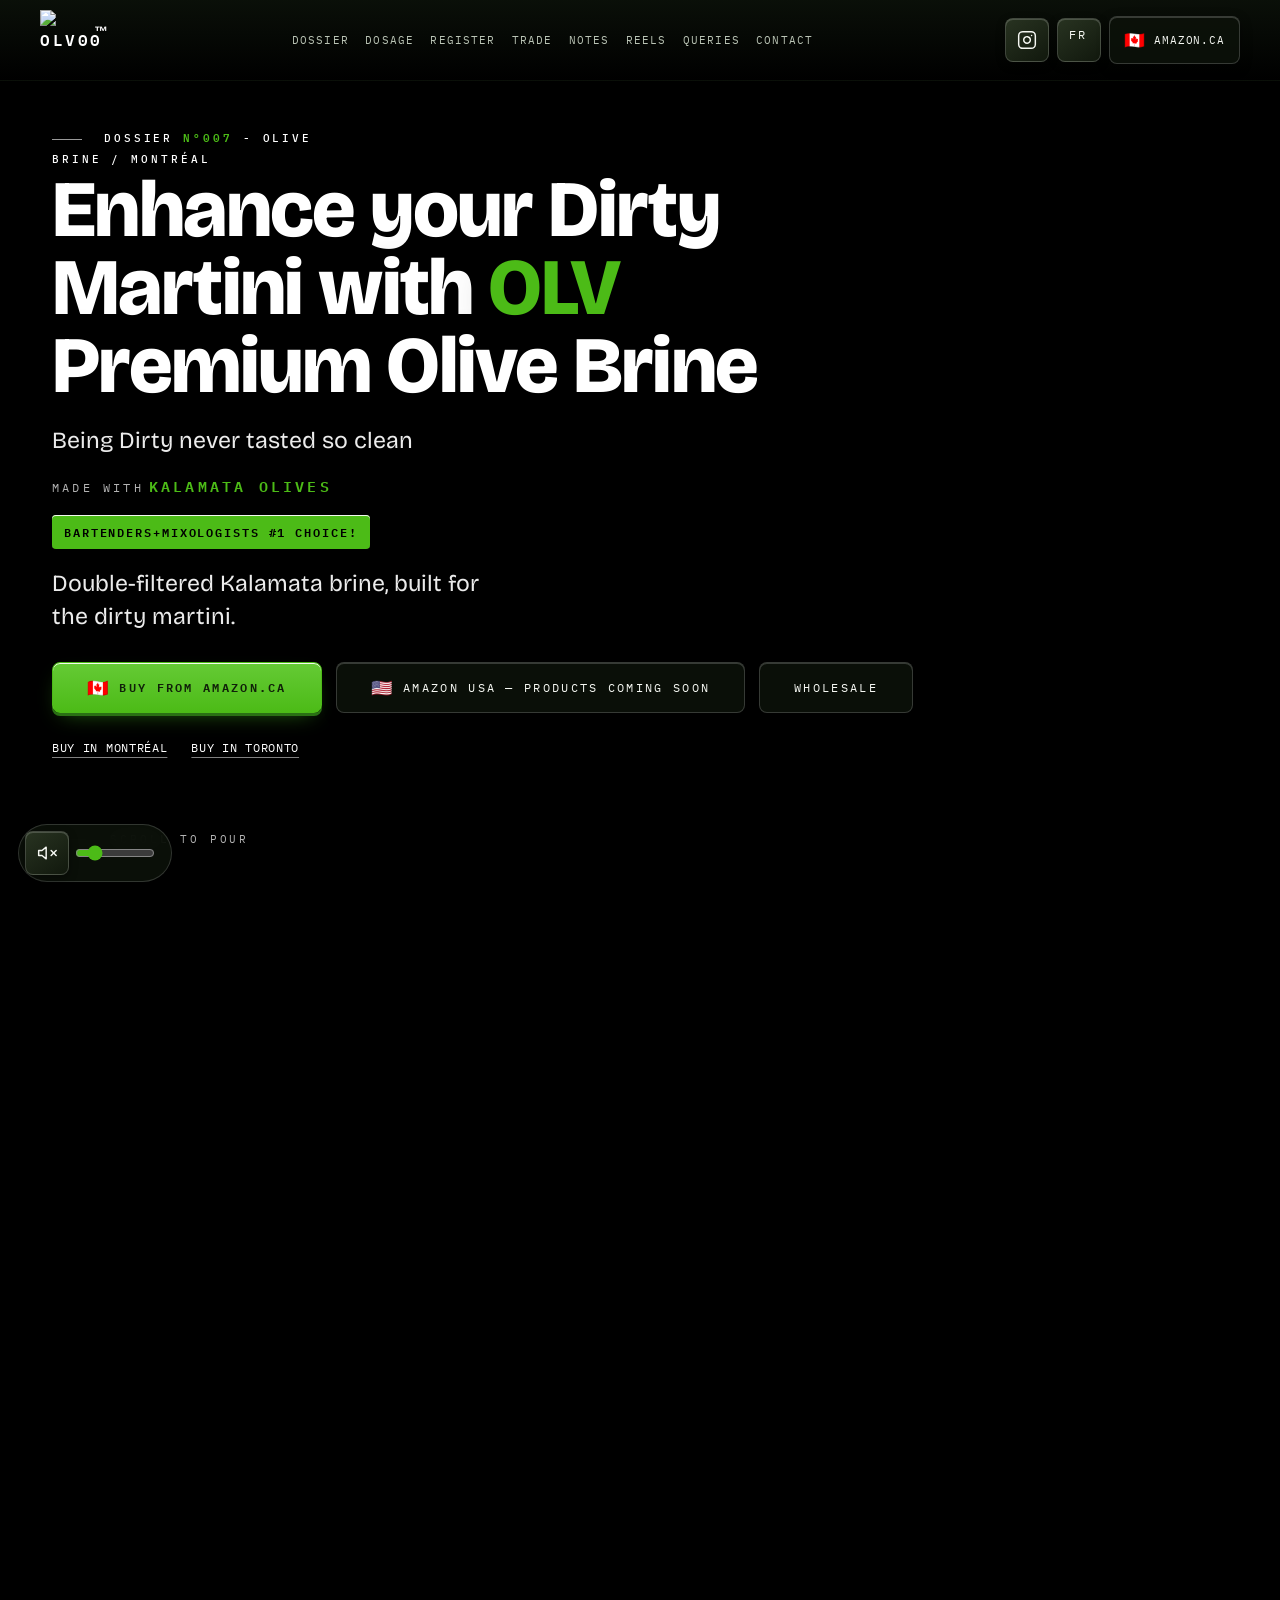
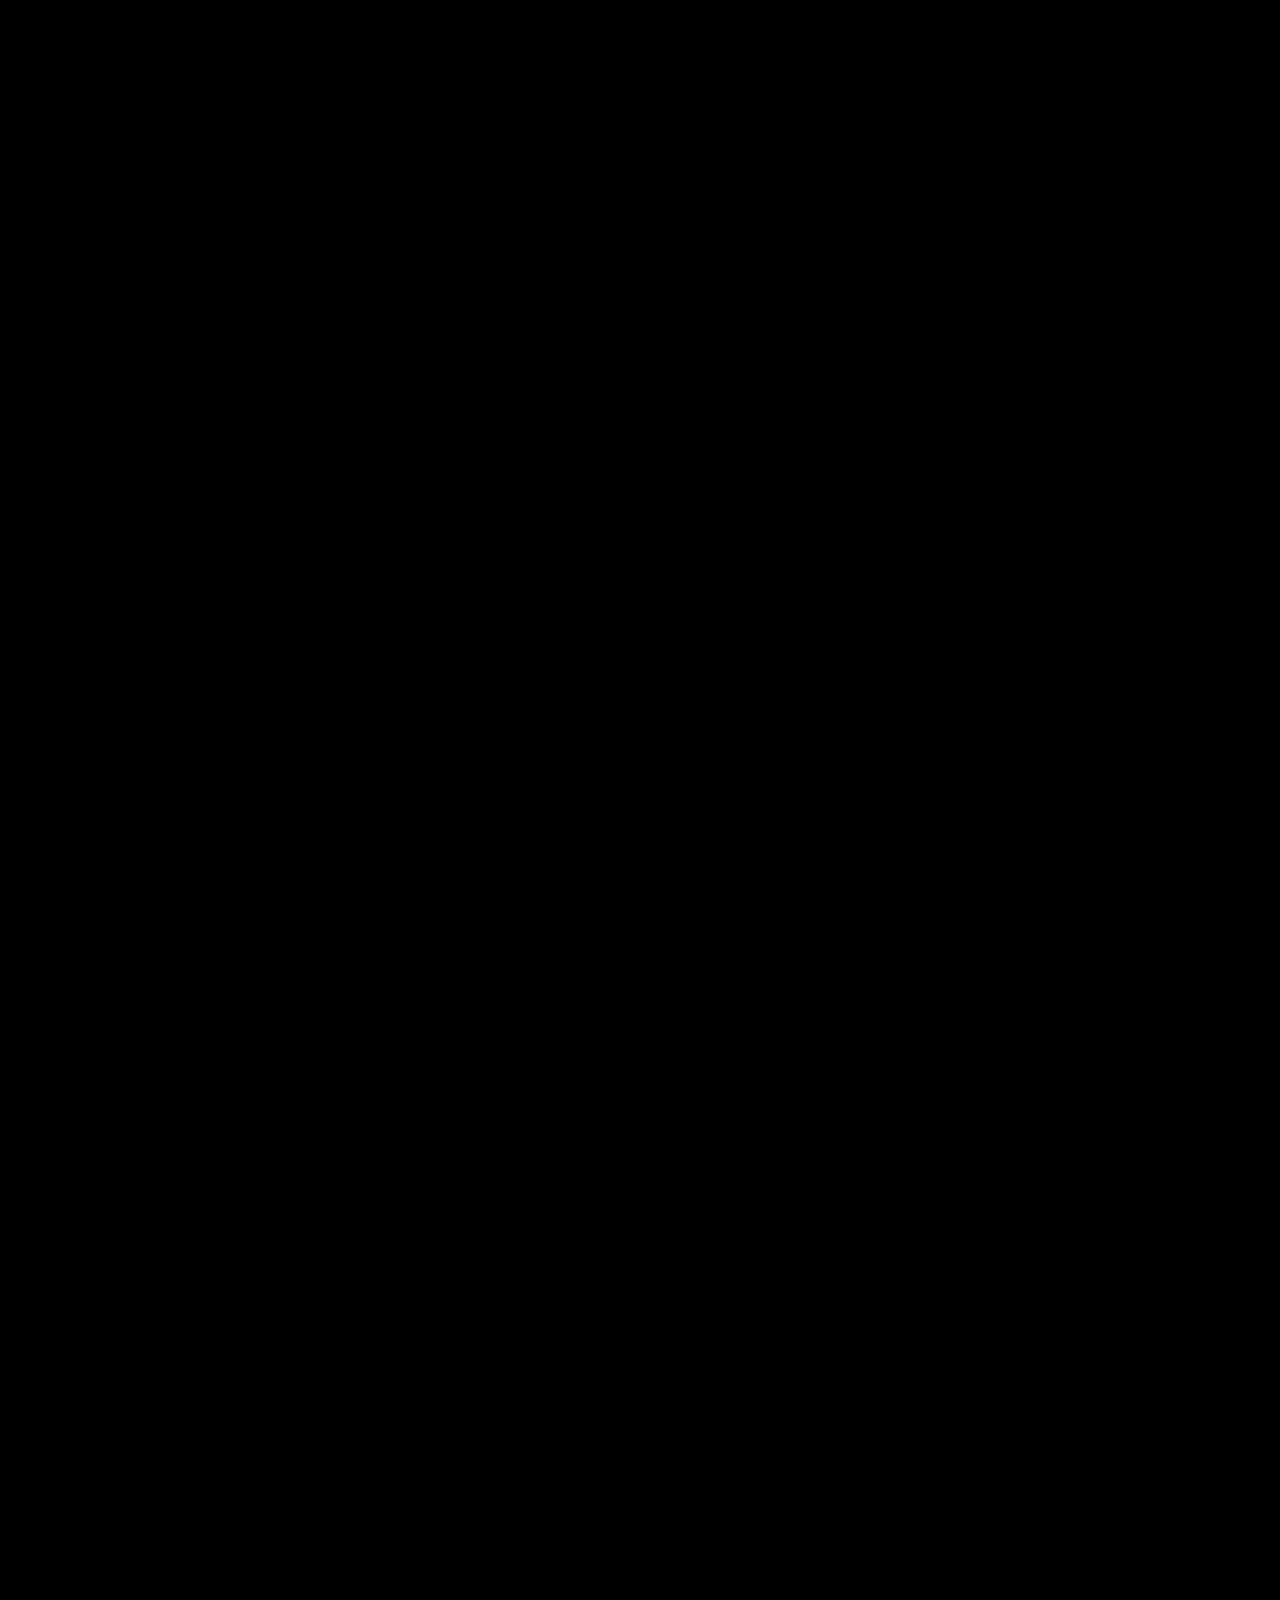
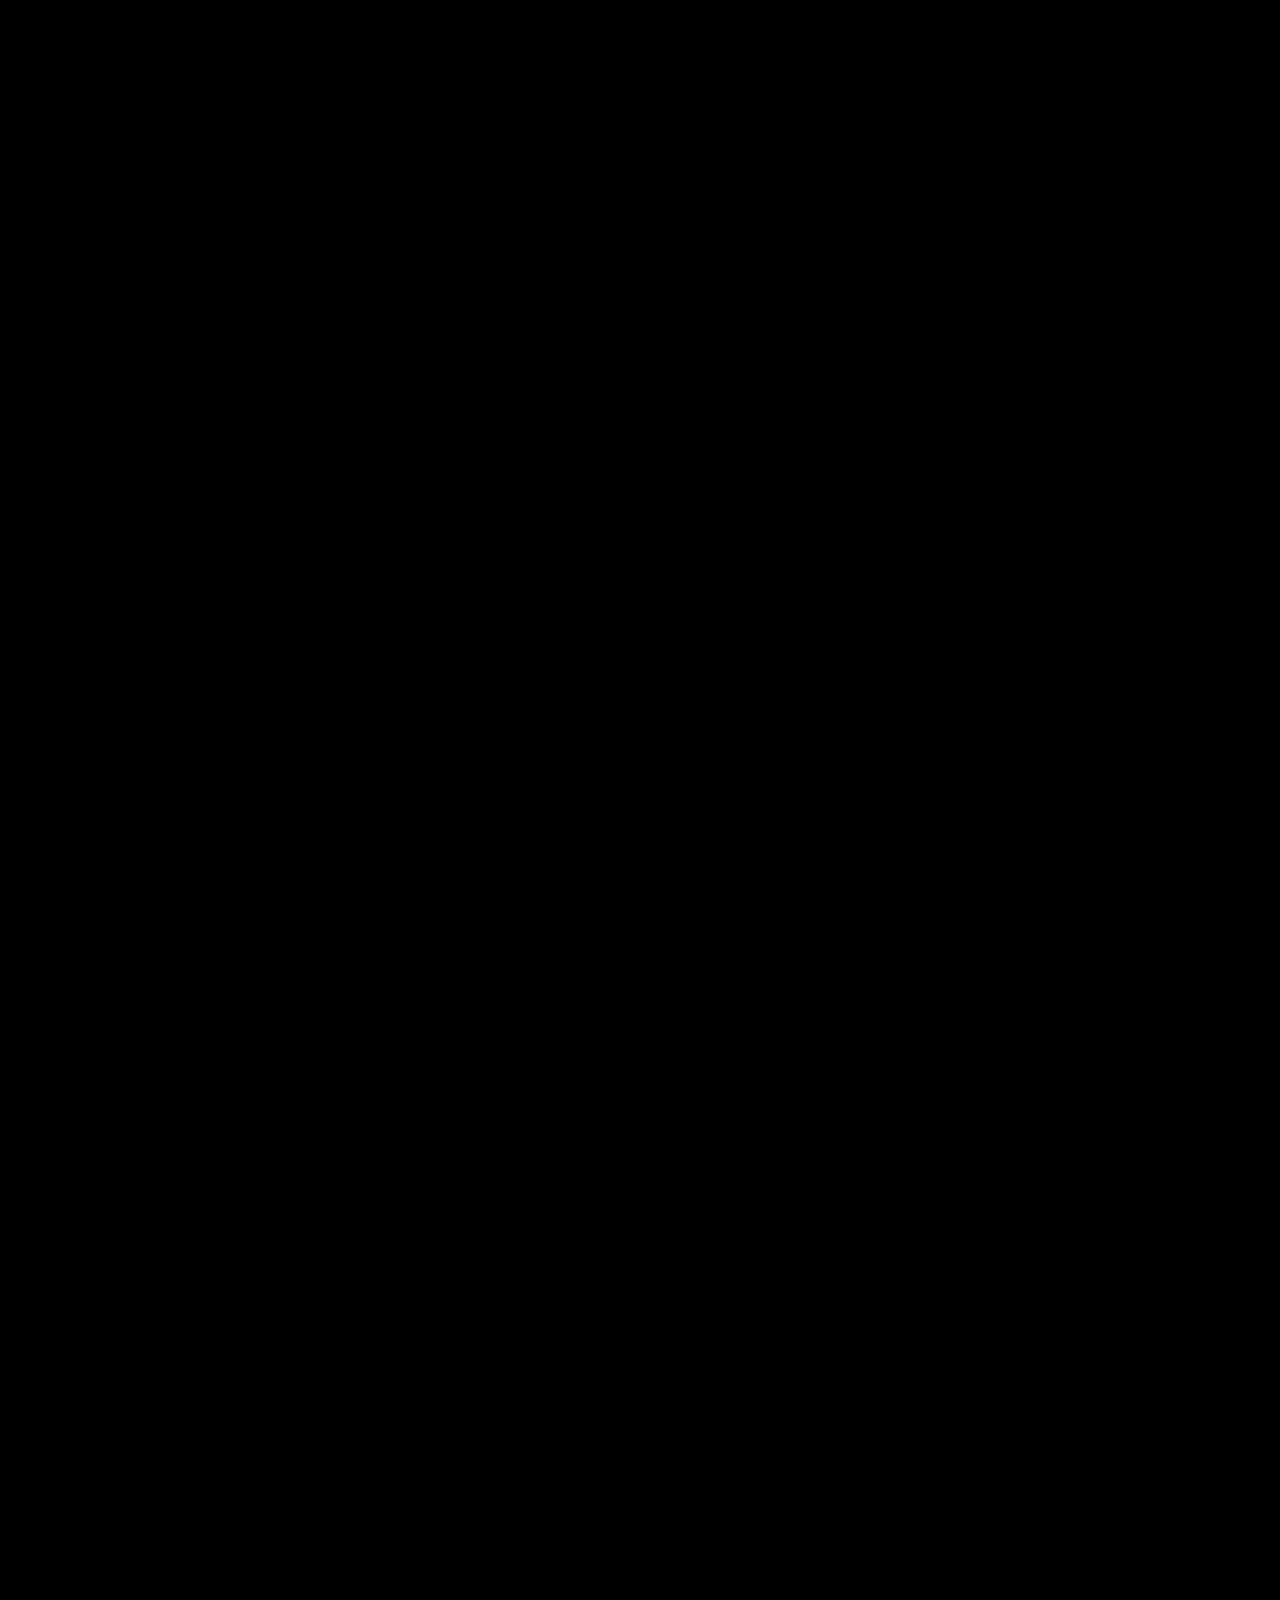
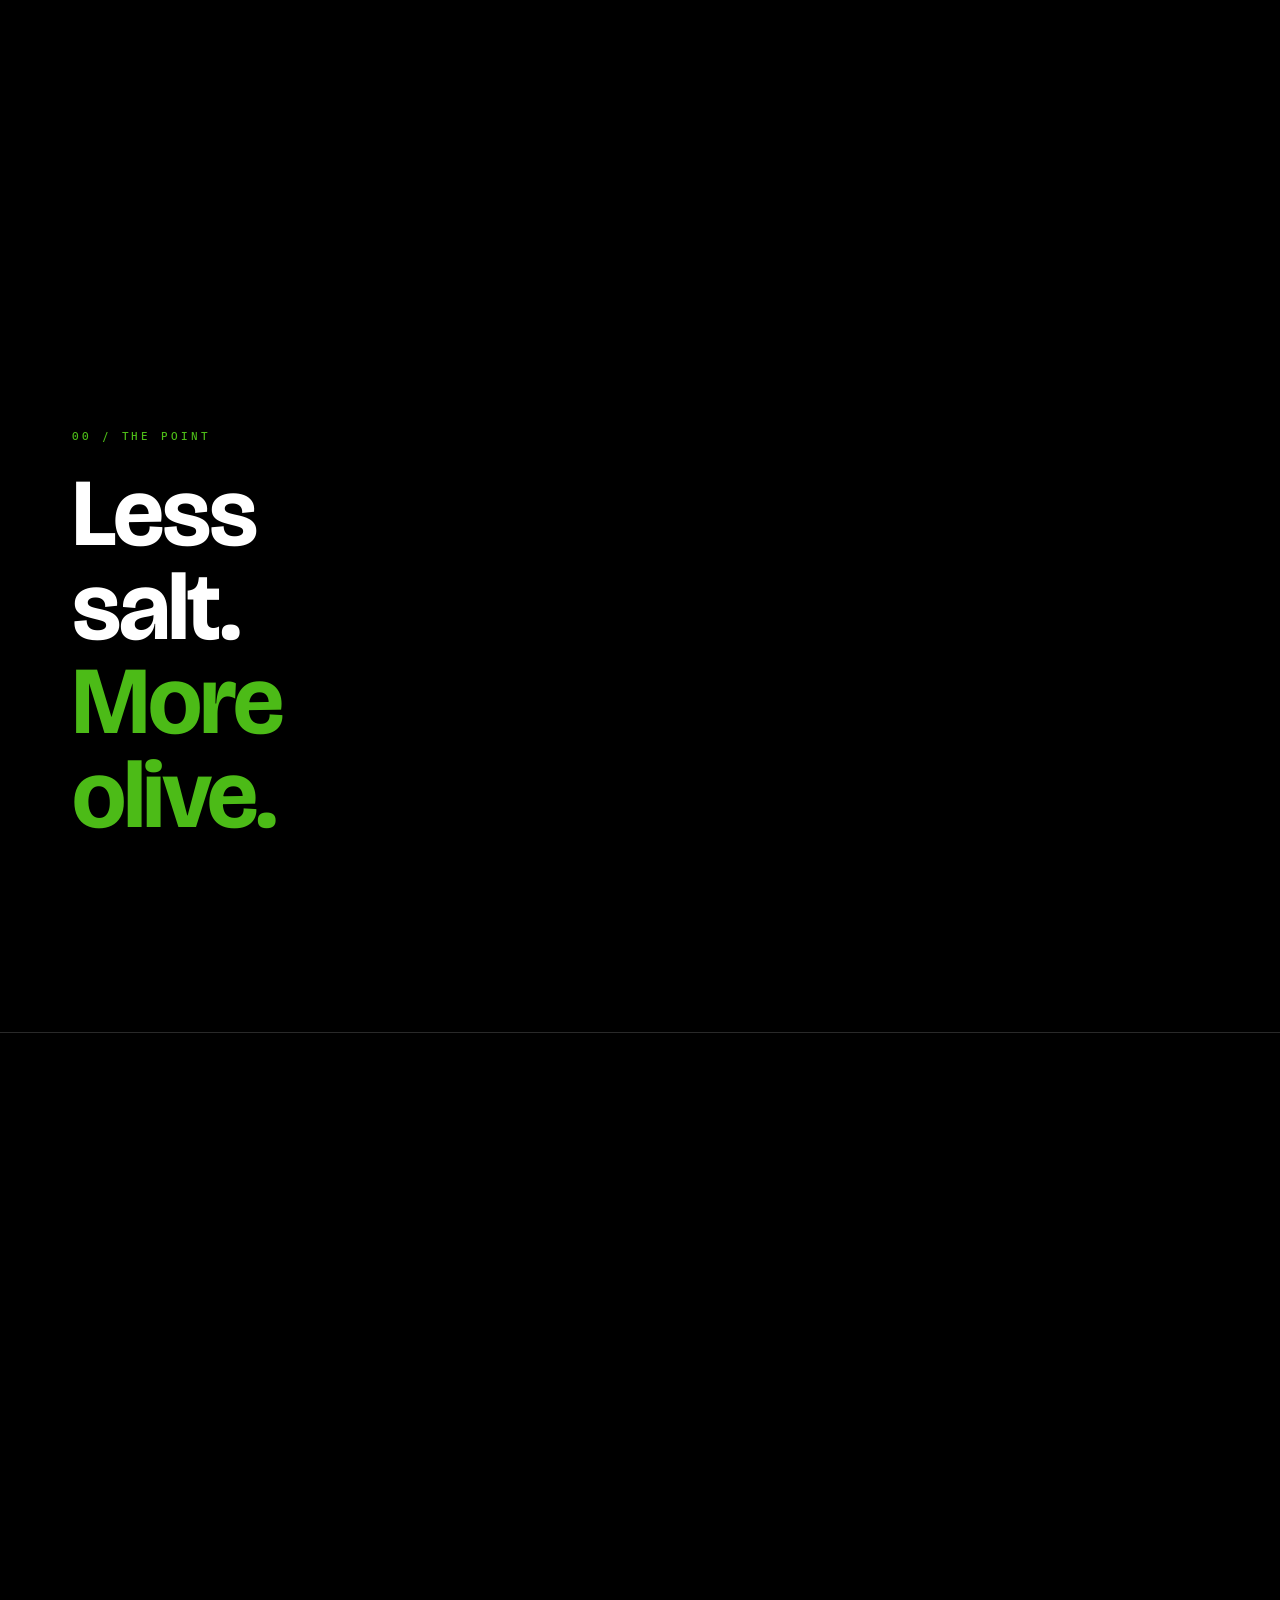
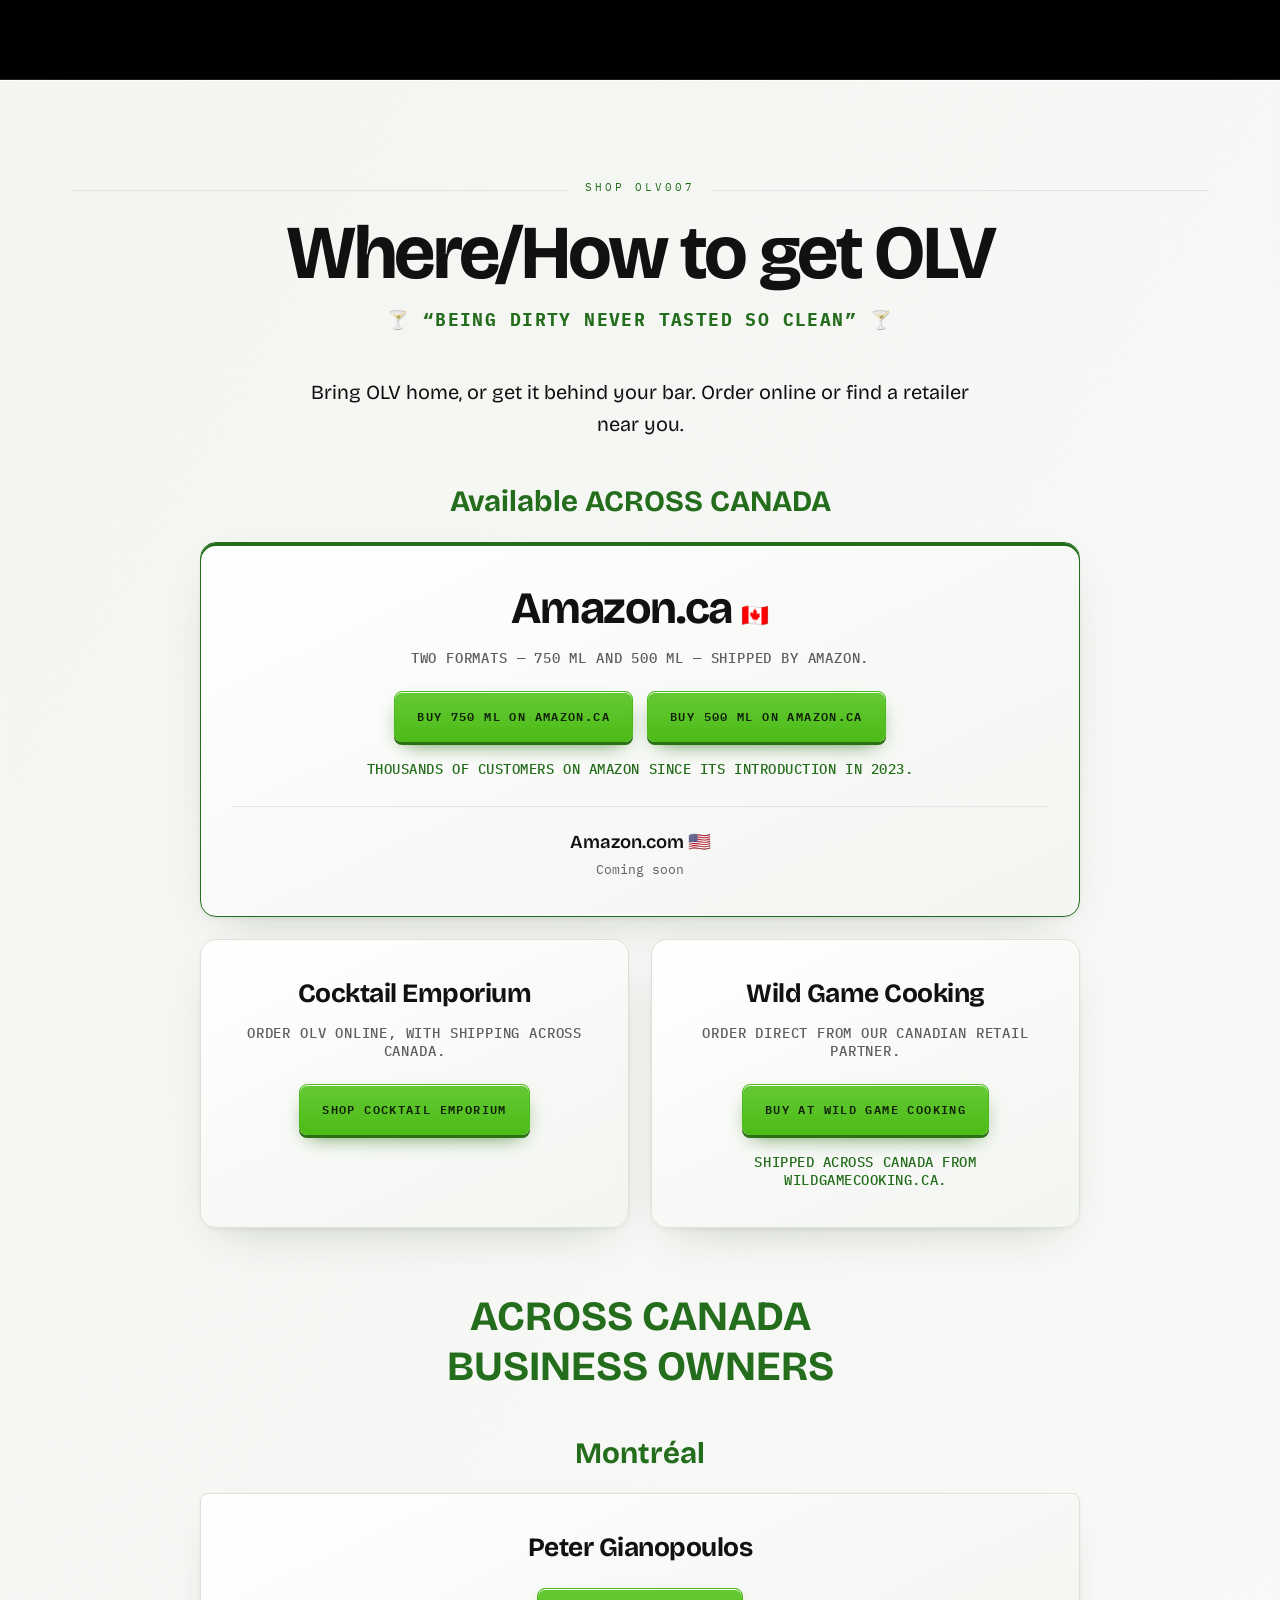
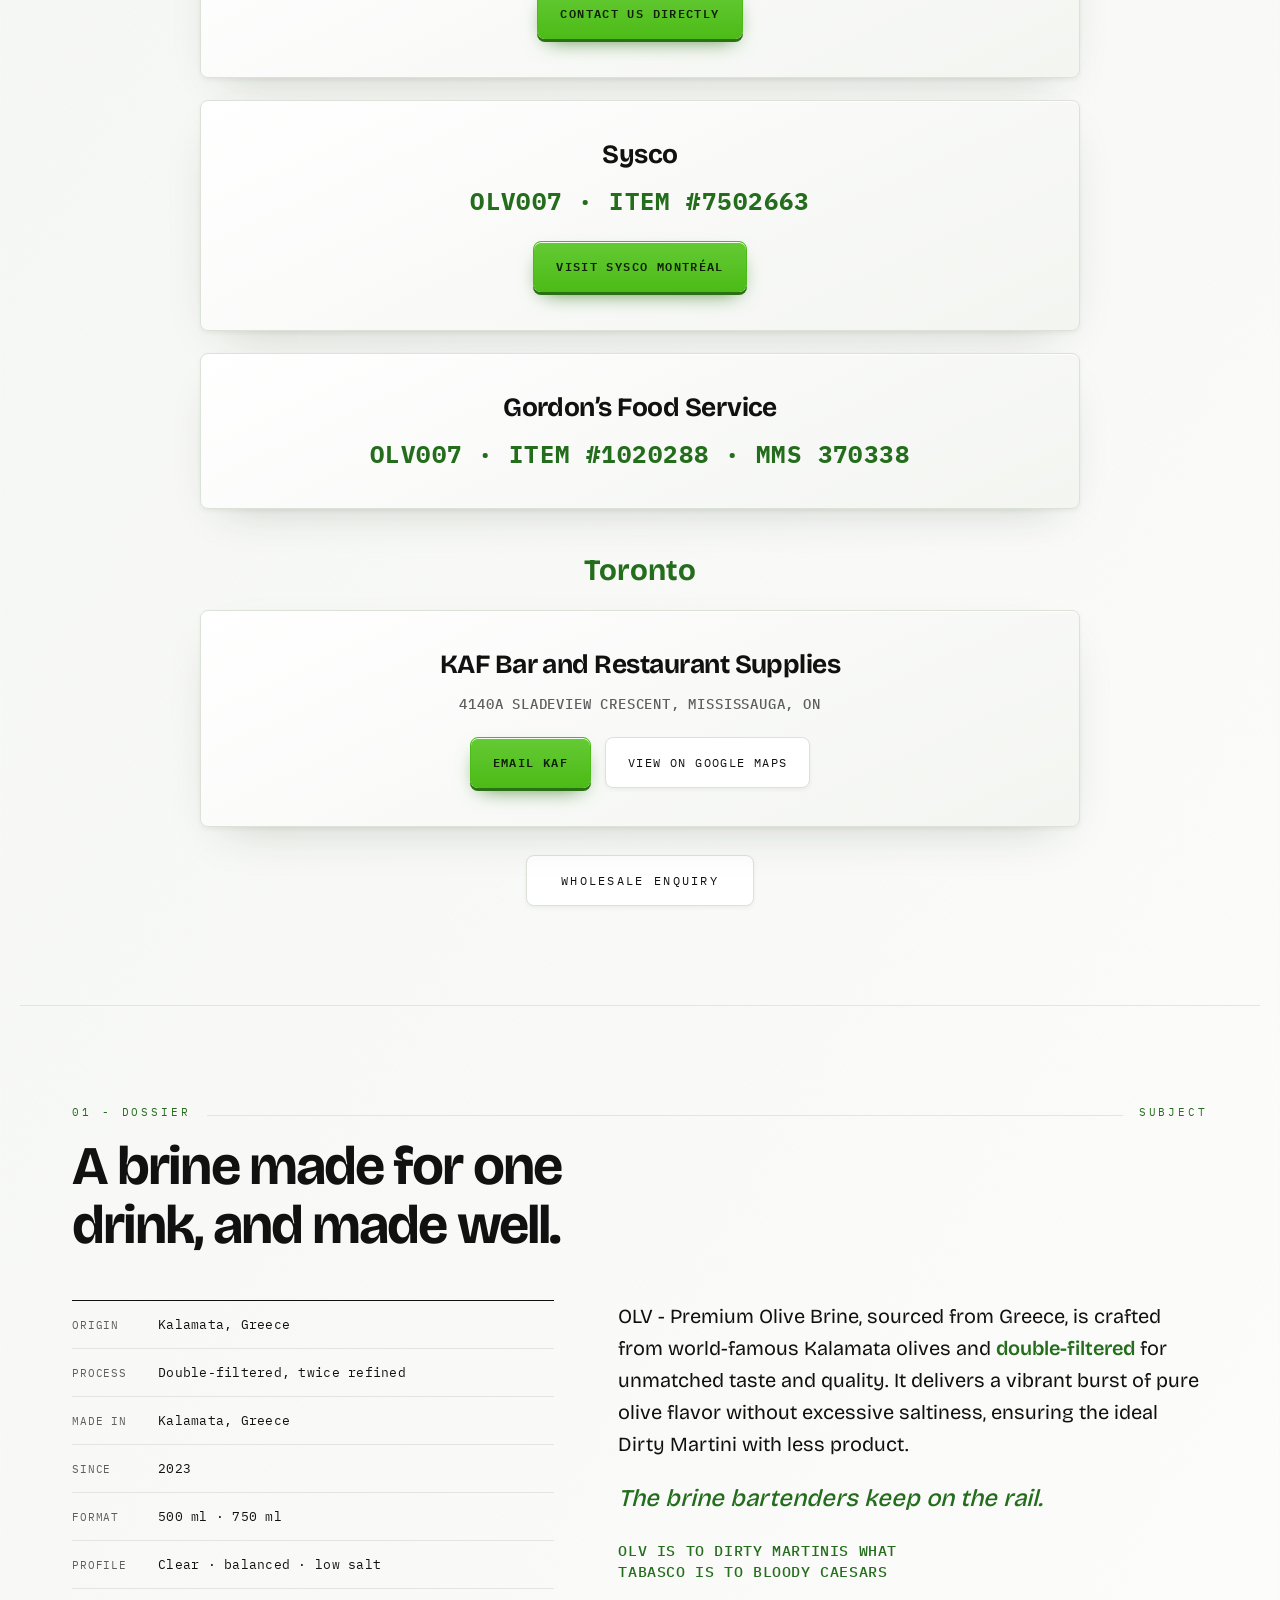
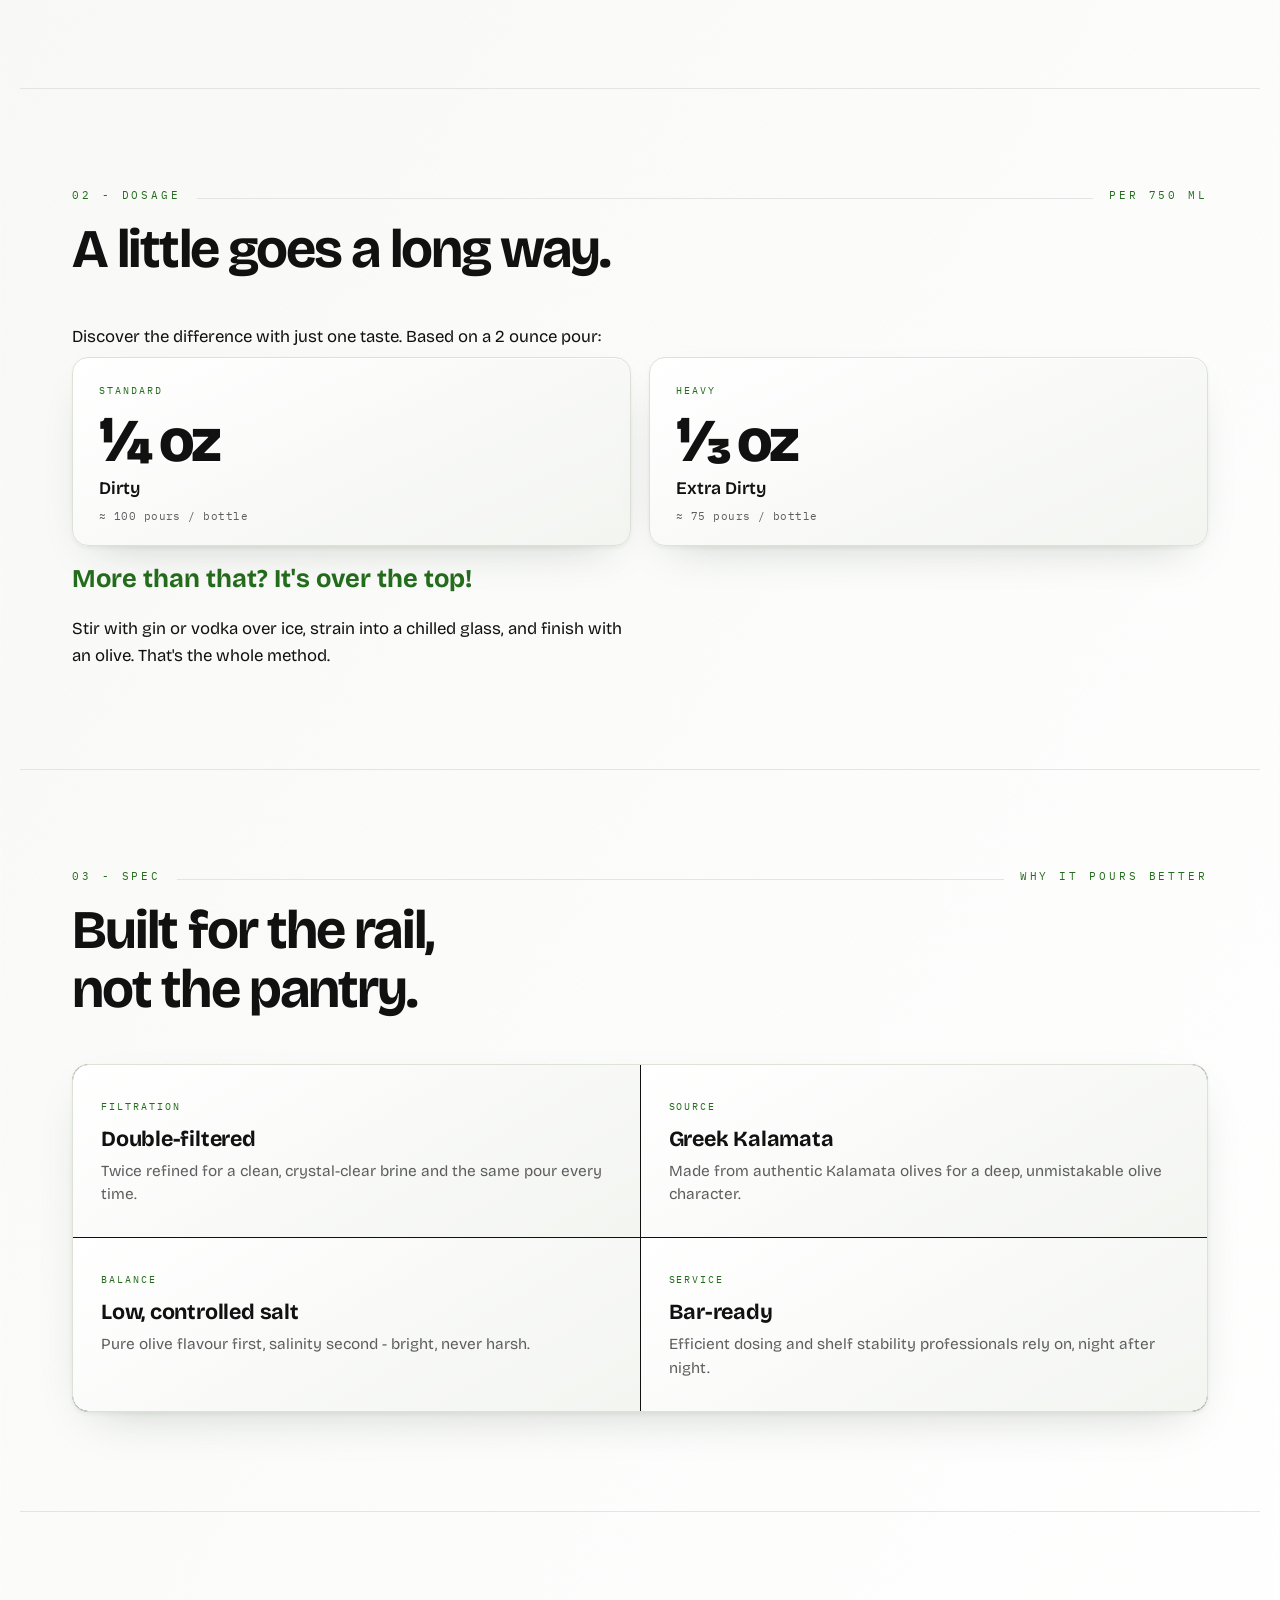
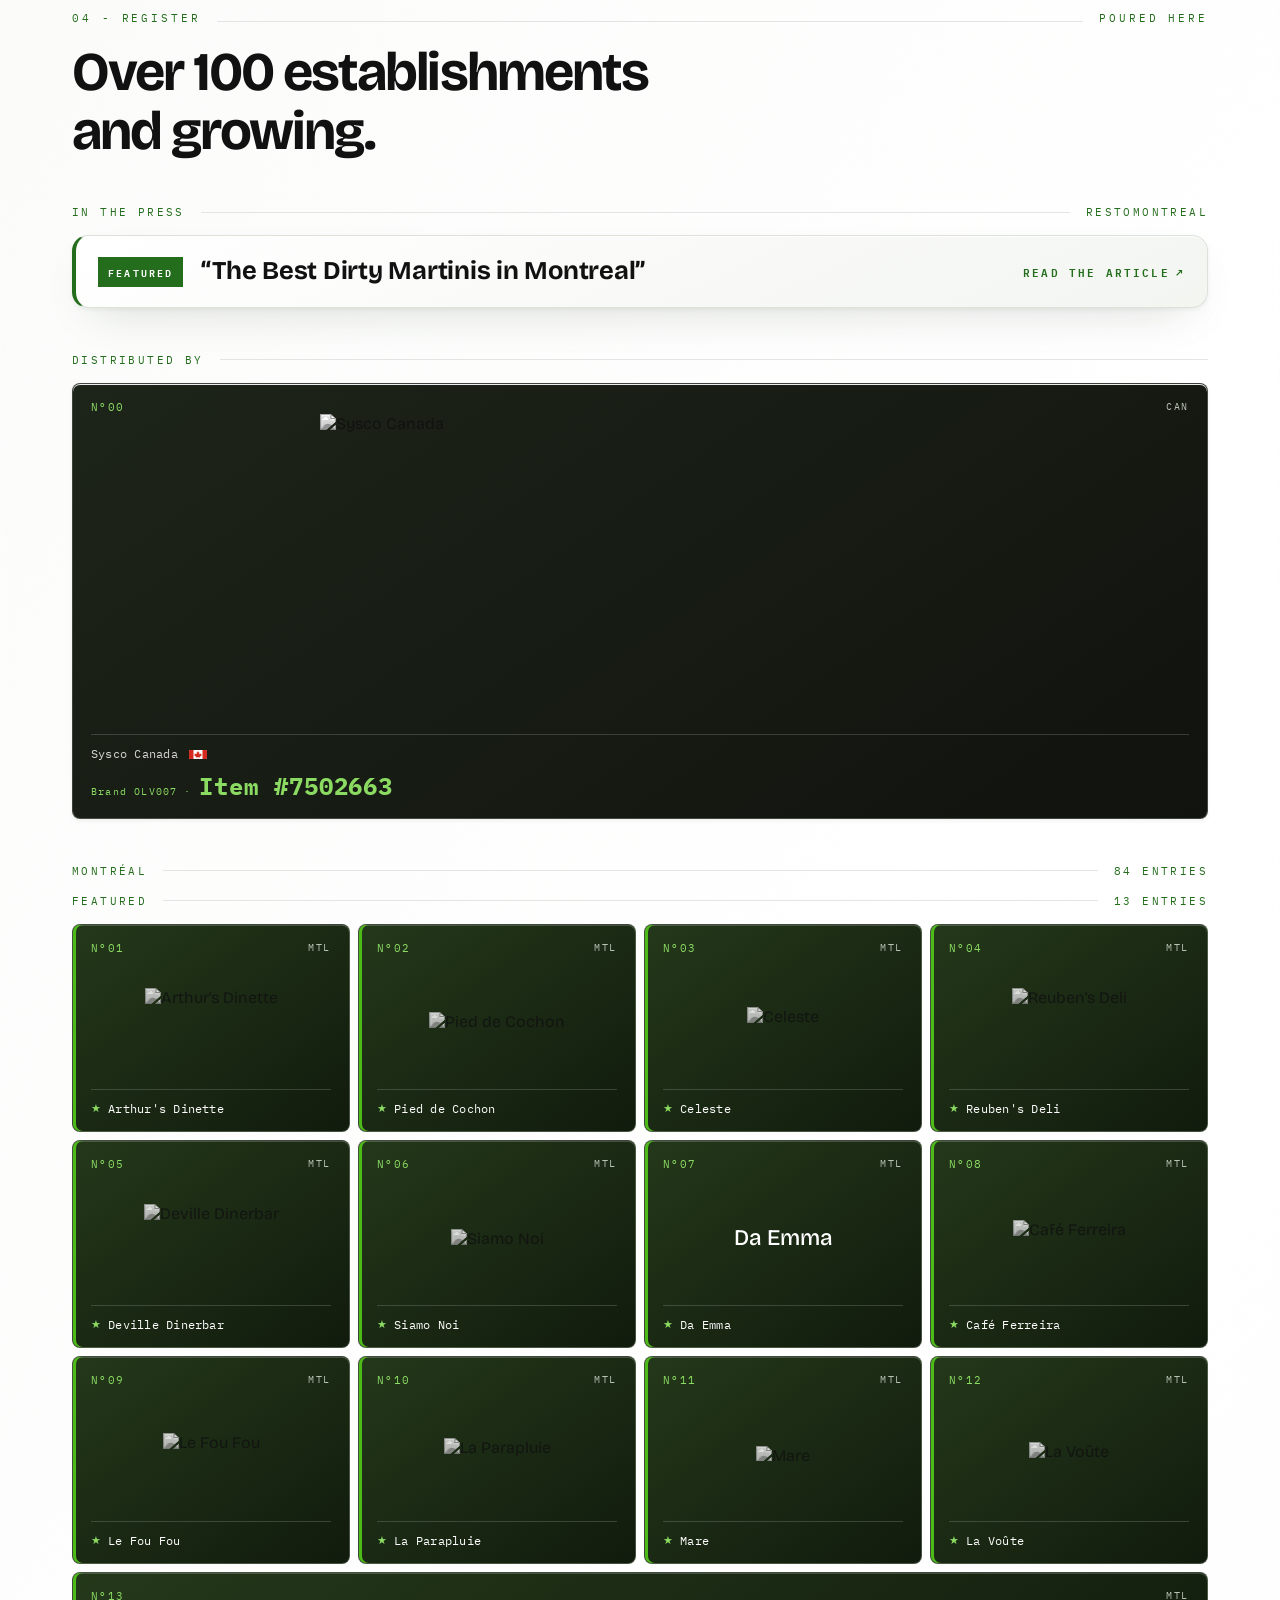
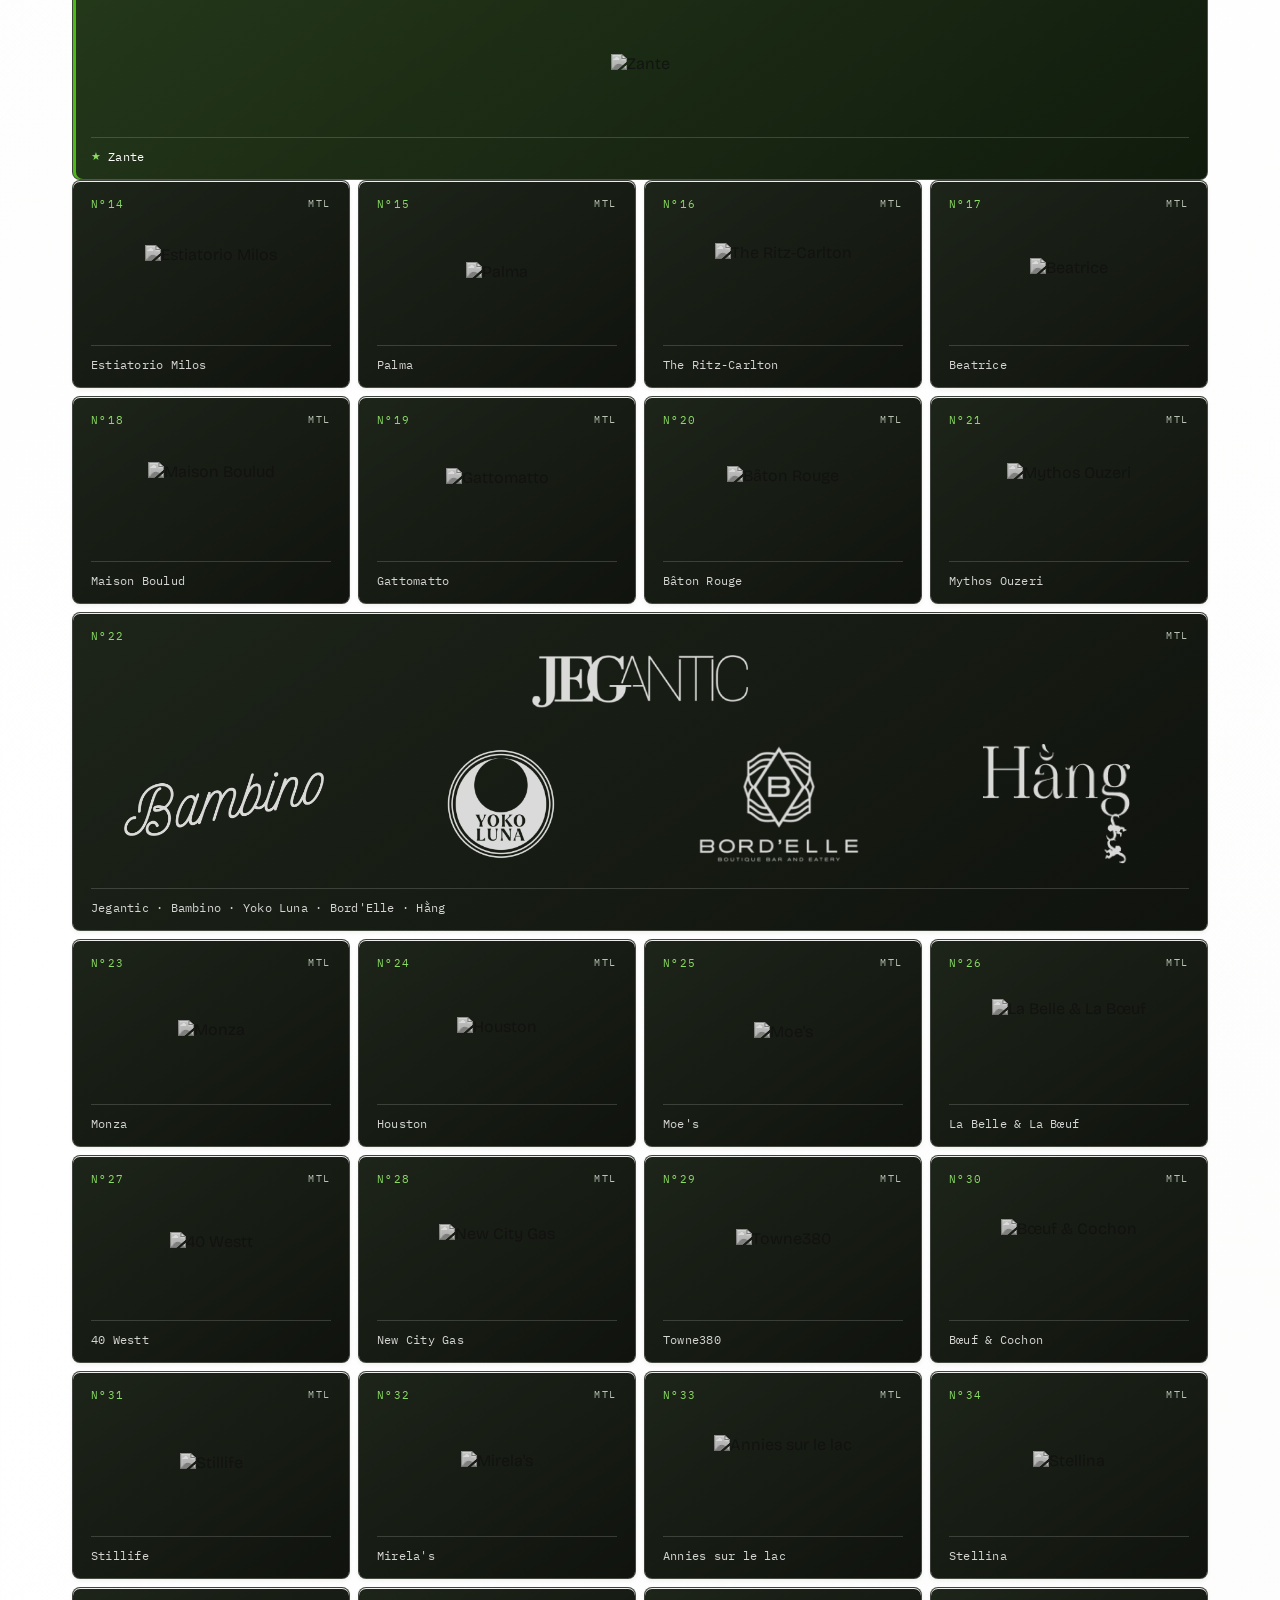
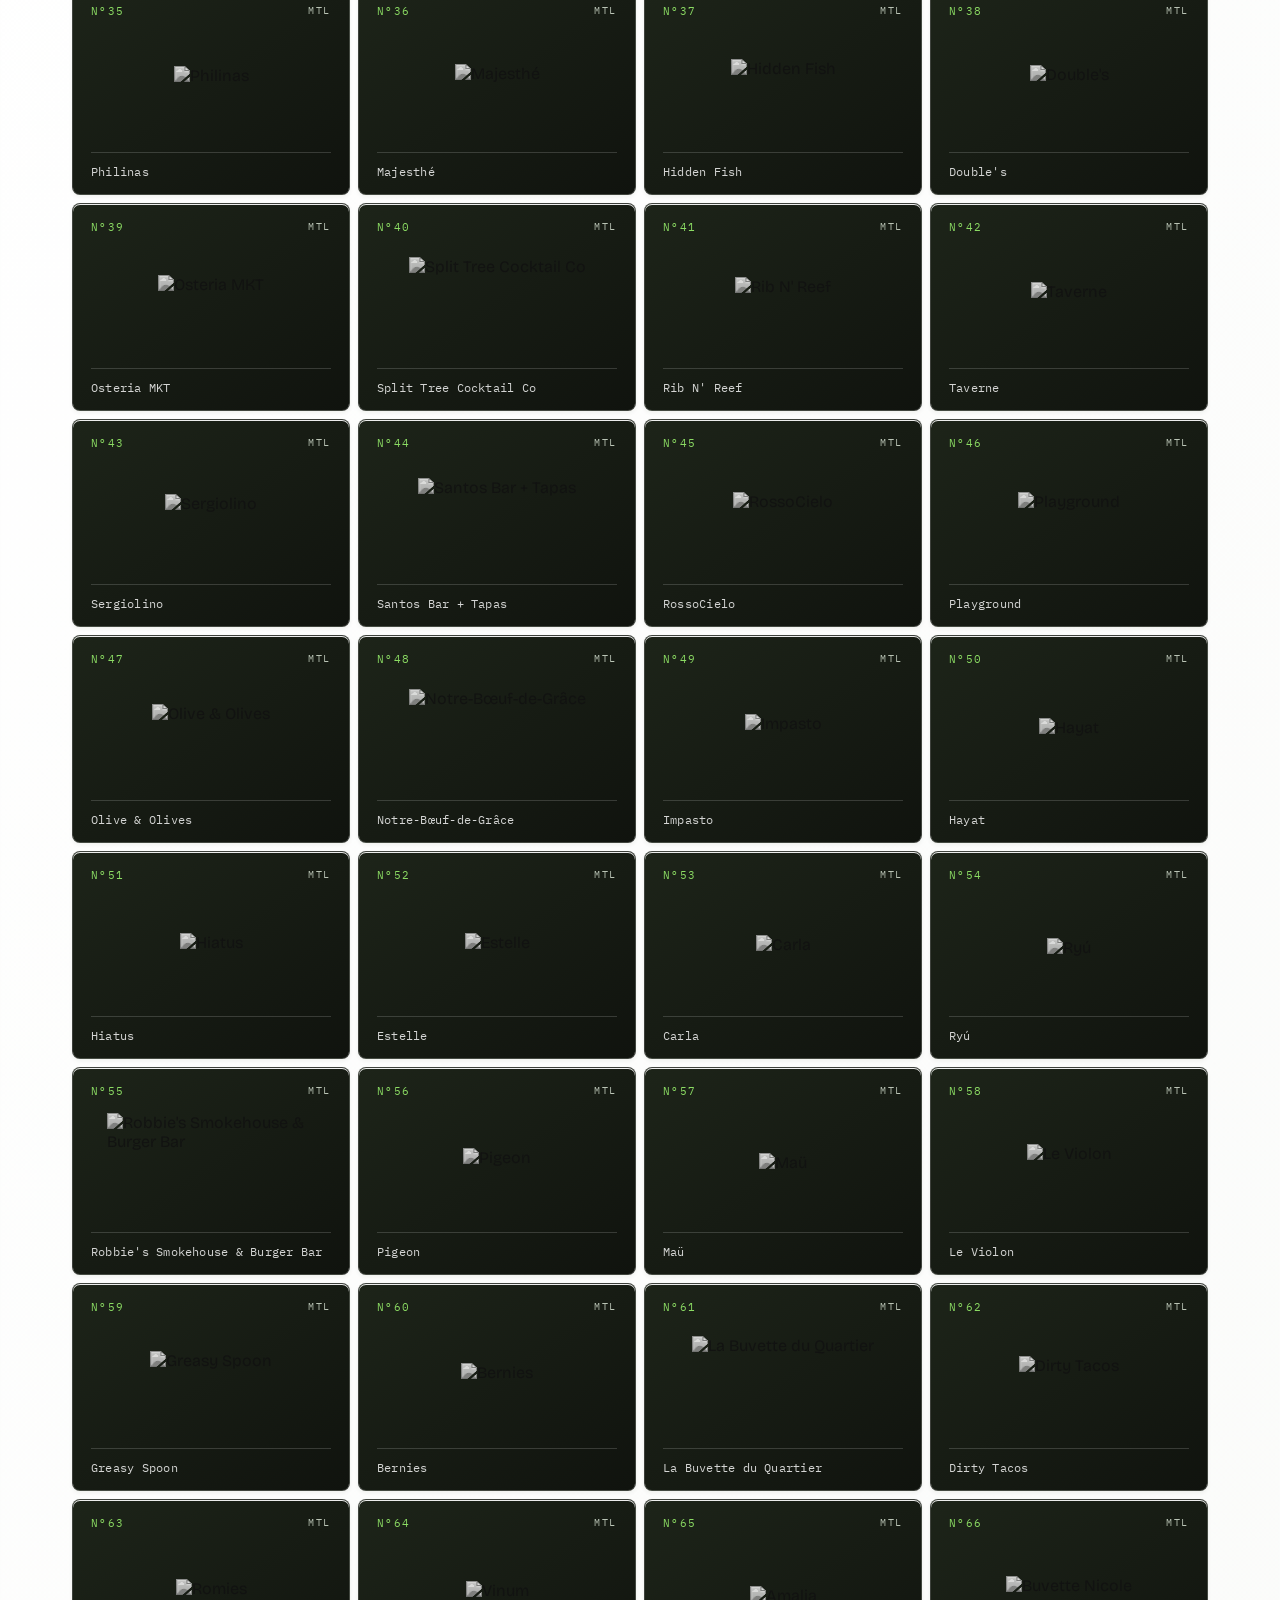
==== commit 50952d21: "Add GFS item number to English and French listings" ====
--- a/index.html
+++ b/index.html
@@ -218,7 +218,7 @@
         </div>
         <div class="store store--local" aria-labelledby="gfs-heading">
           <h5 class="store__title" id="gfs-heading">Gordon’s Food Service</h5>
-          <p class="store__note mono" data-fr="Bientôt disponible">Coming soon</p>
+          <p class="store__note store__note--item mono" data-fr="OLV007 · Article #1020288 · MMS 370338">OLV007 · Item #1020288 · MMS 370338</p>
         </div>
       </div>
 
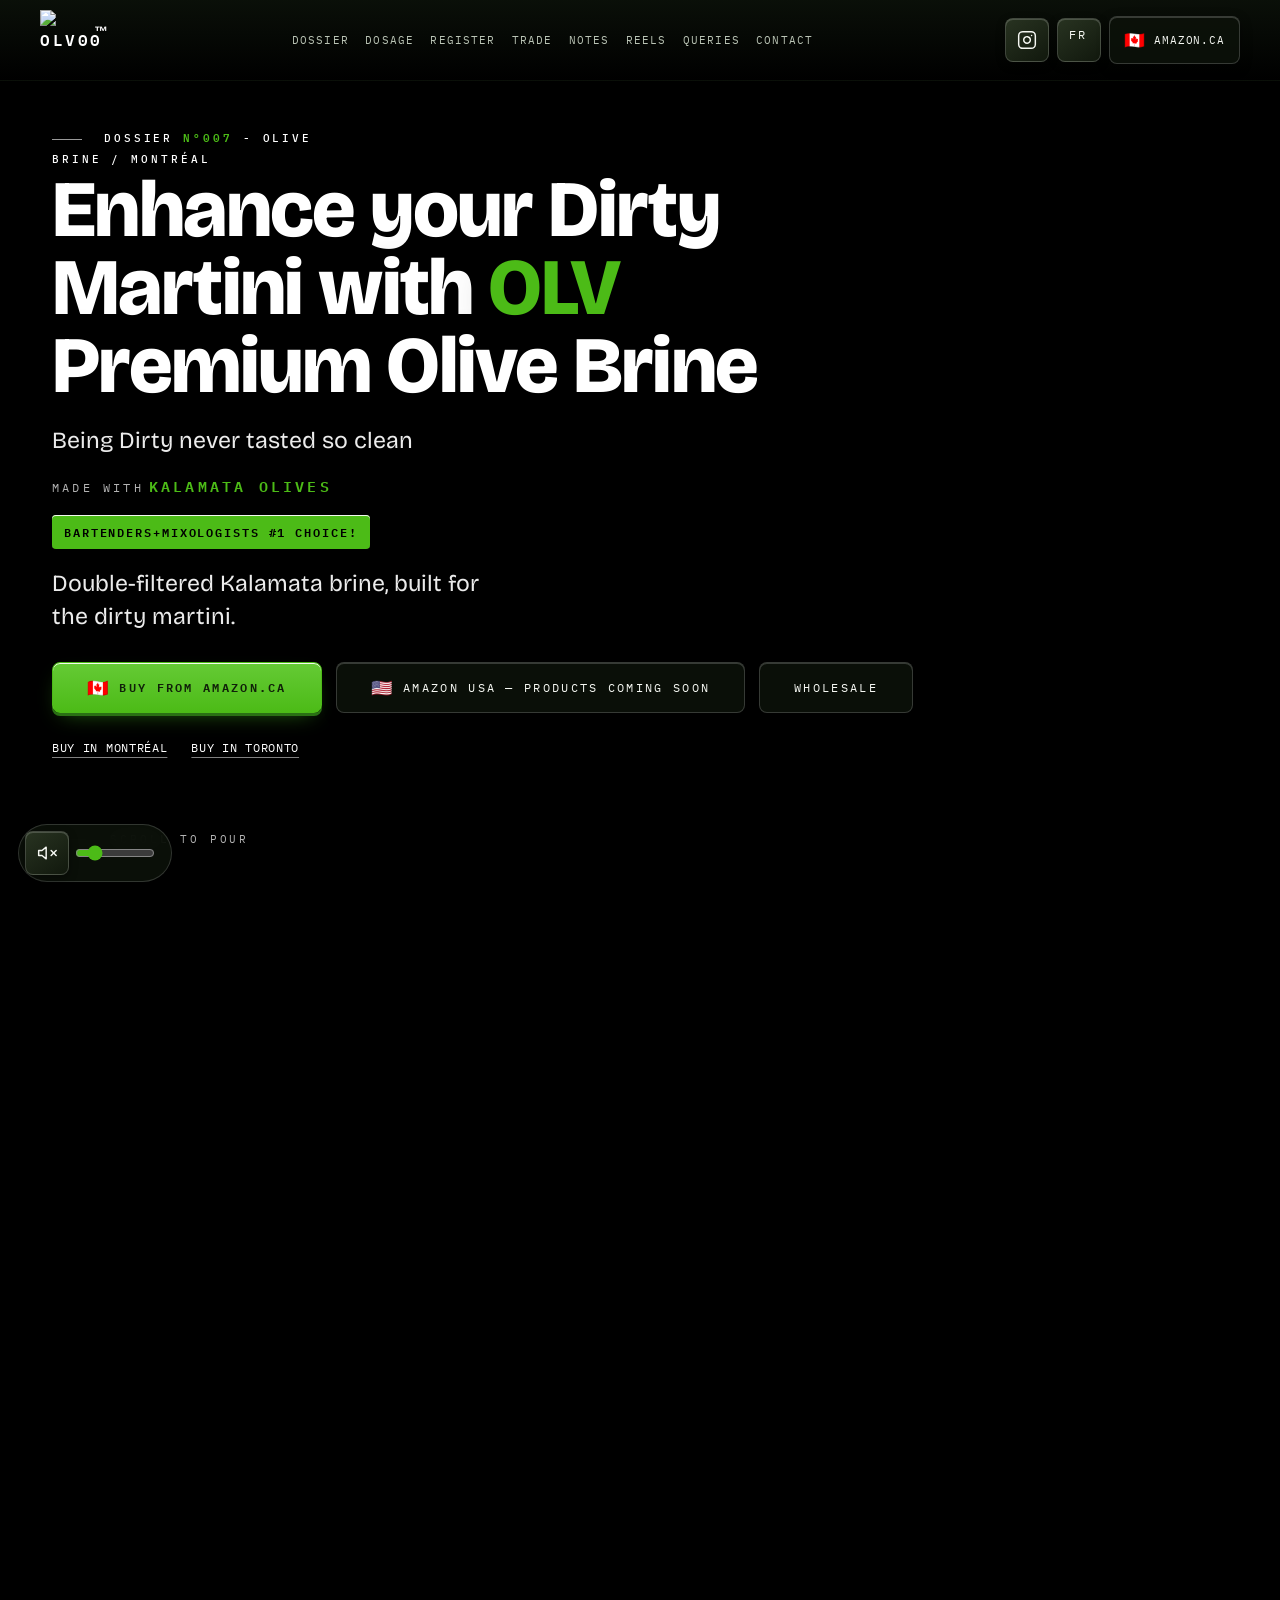
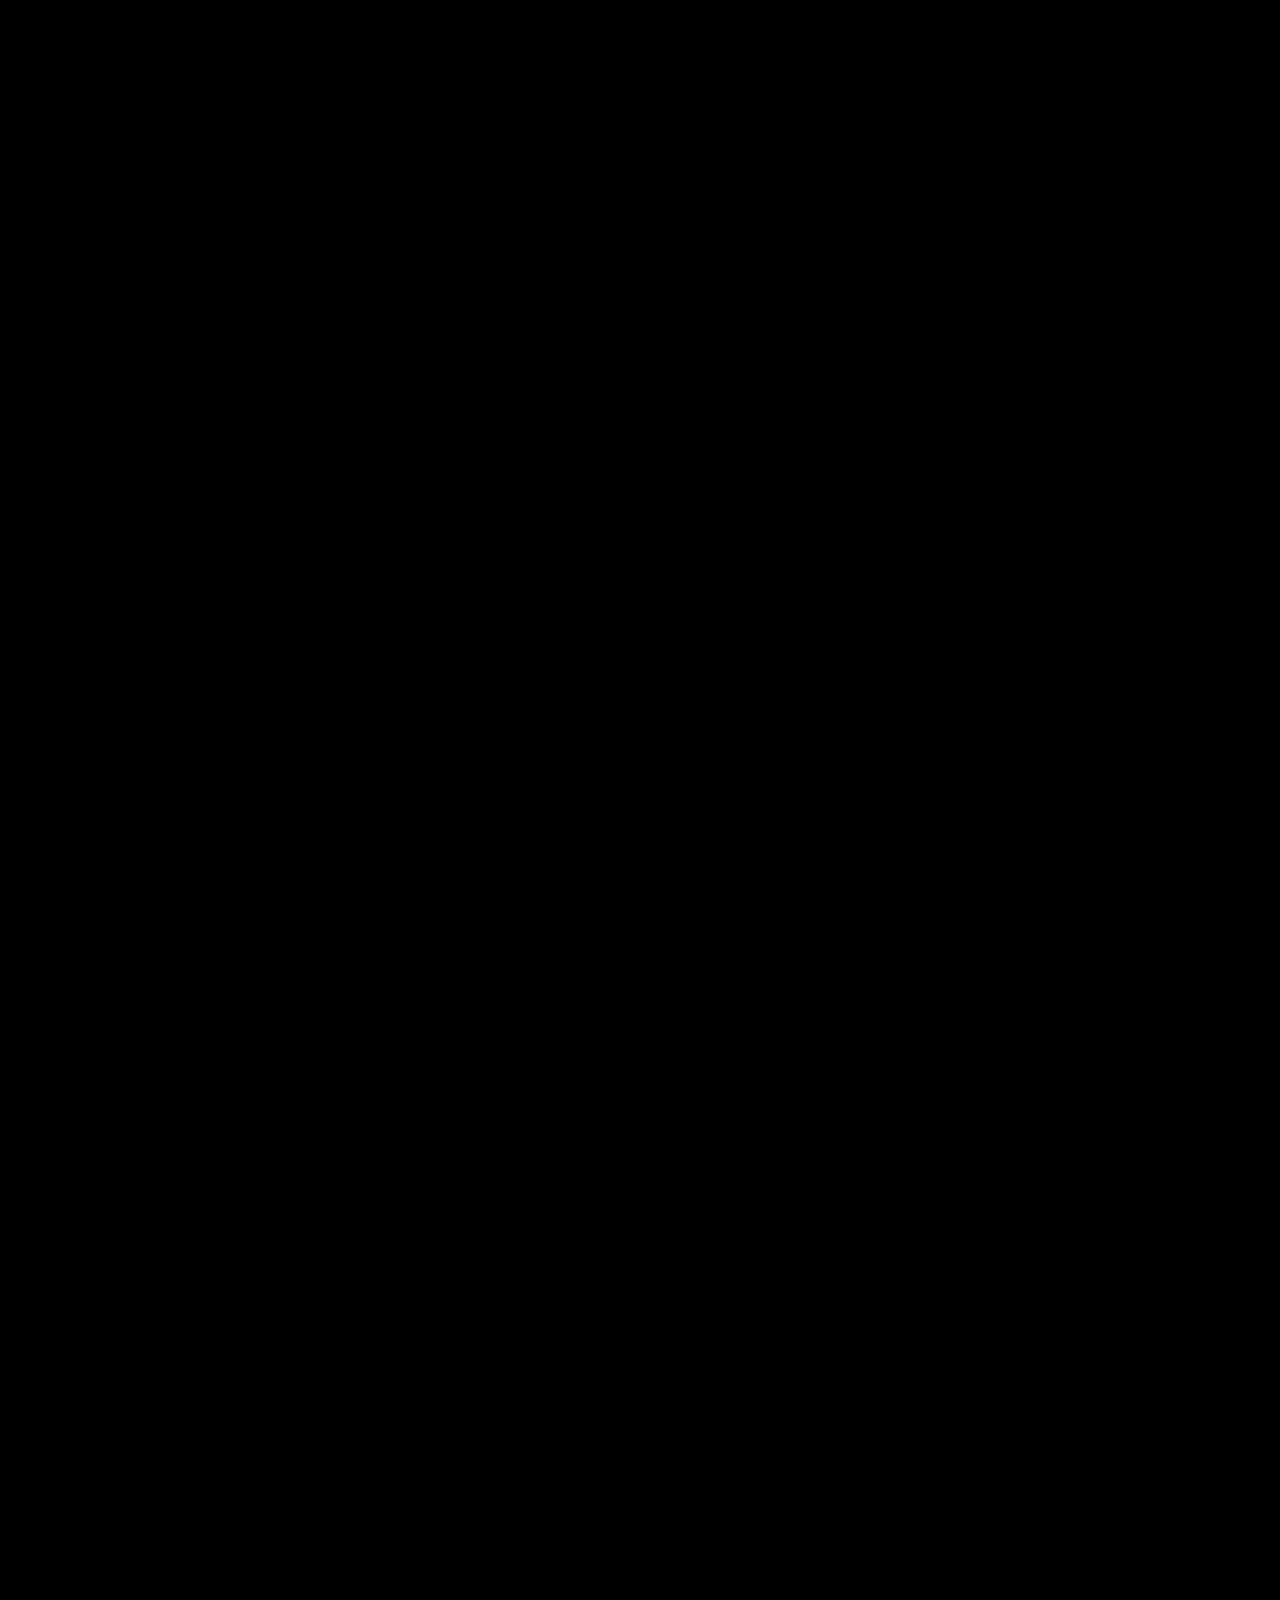
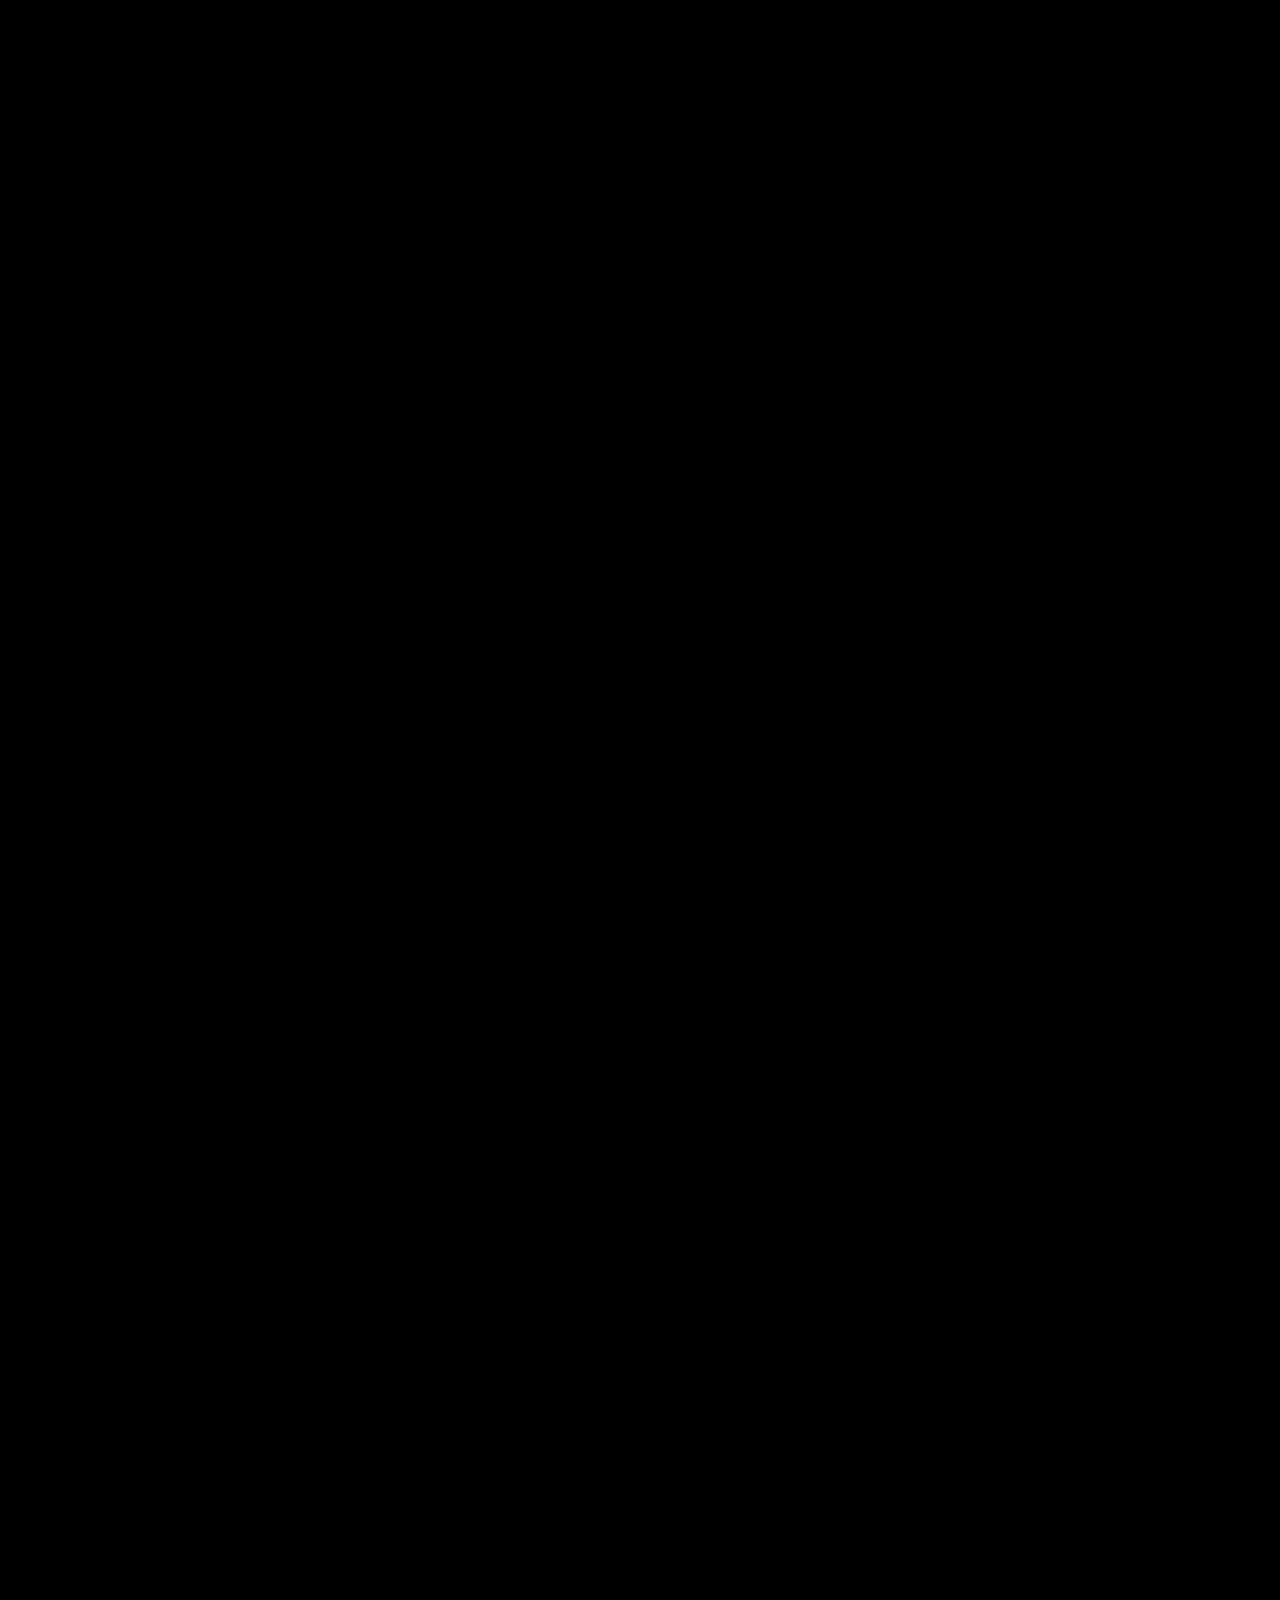
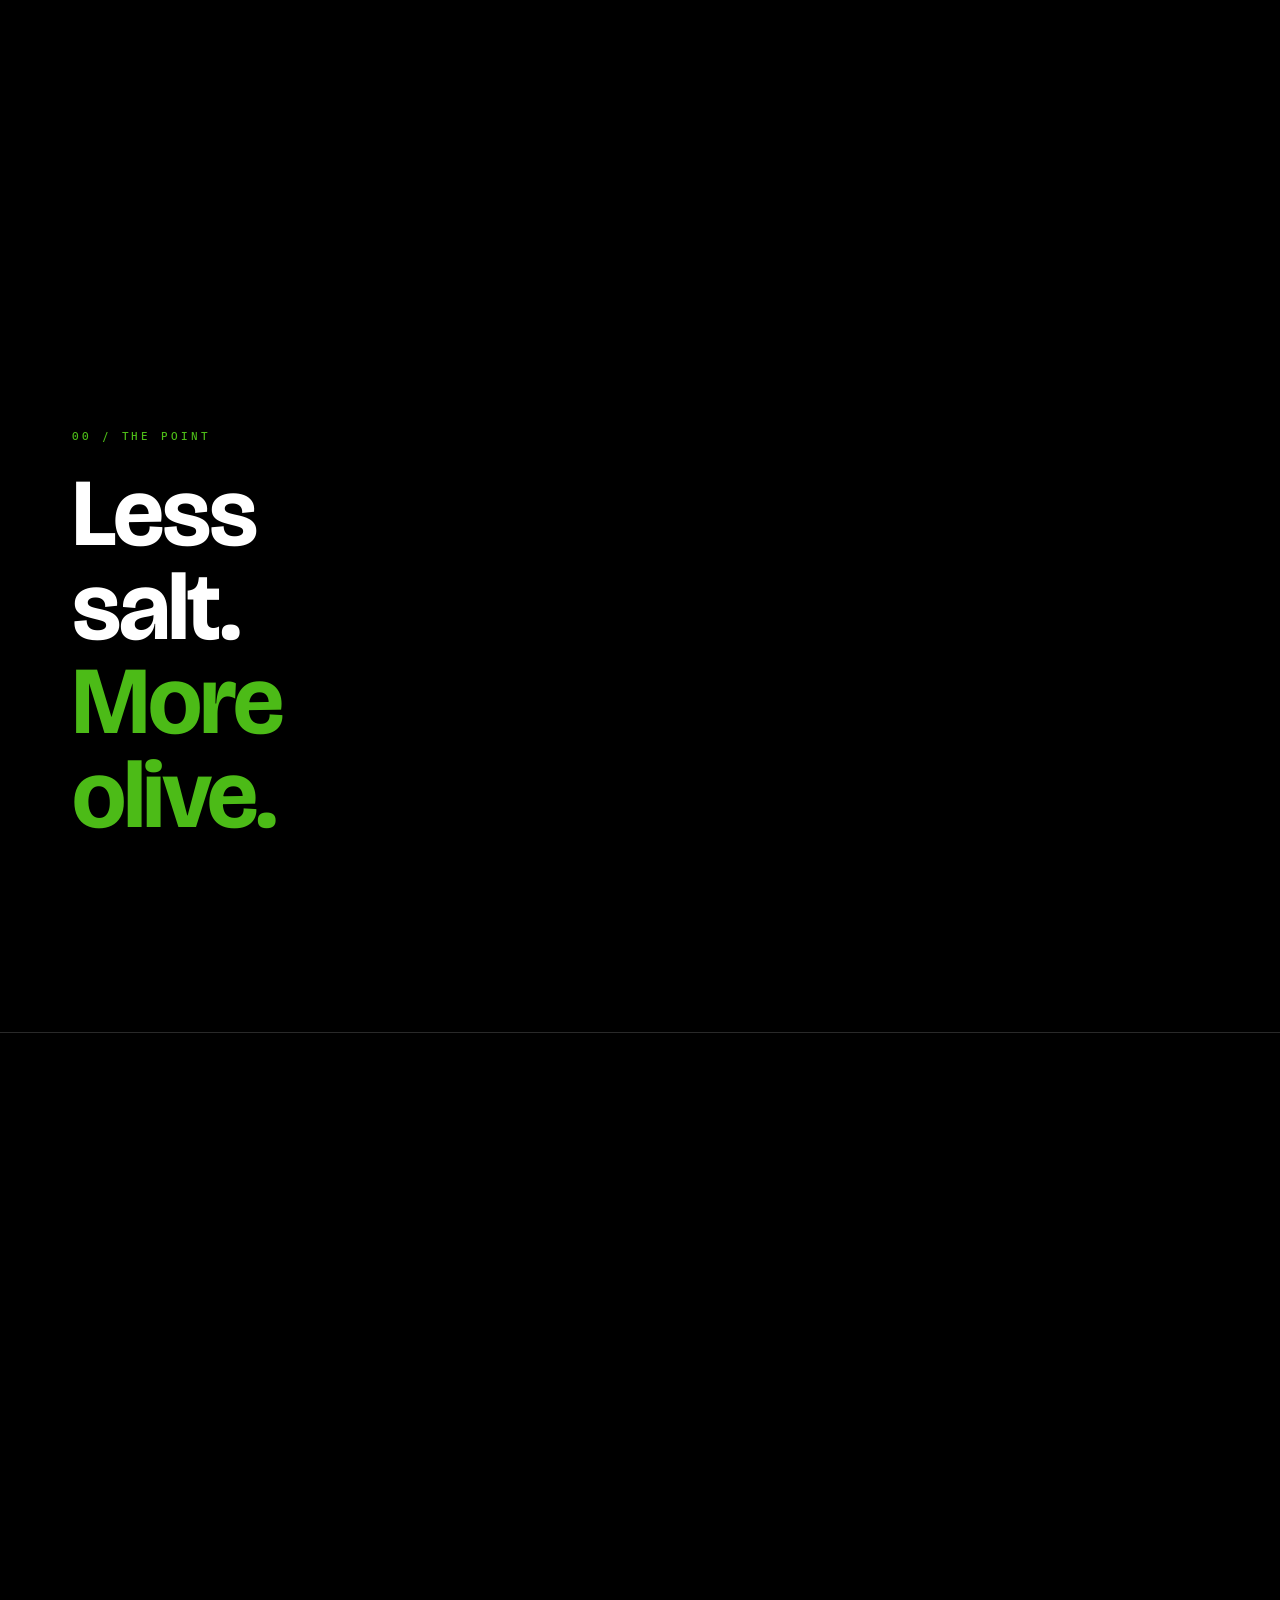
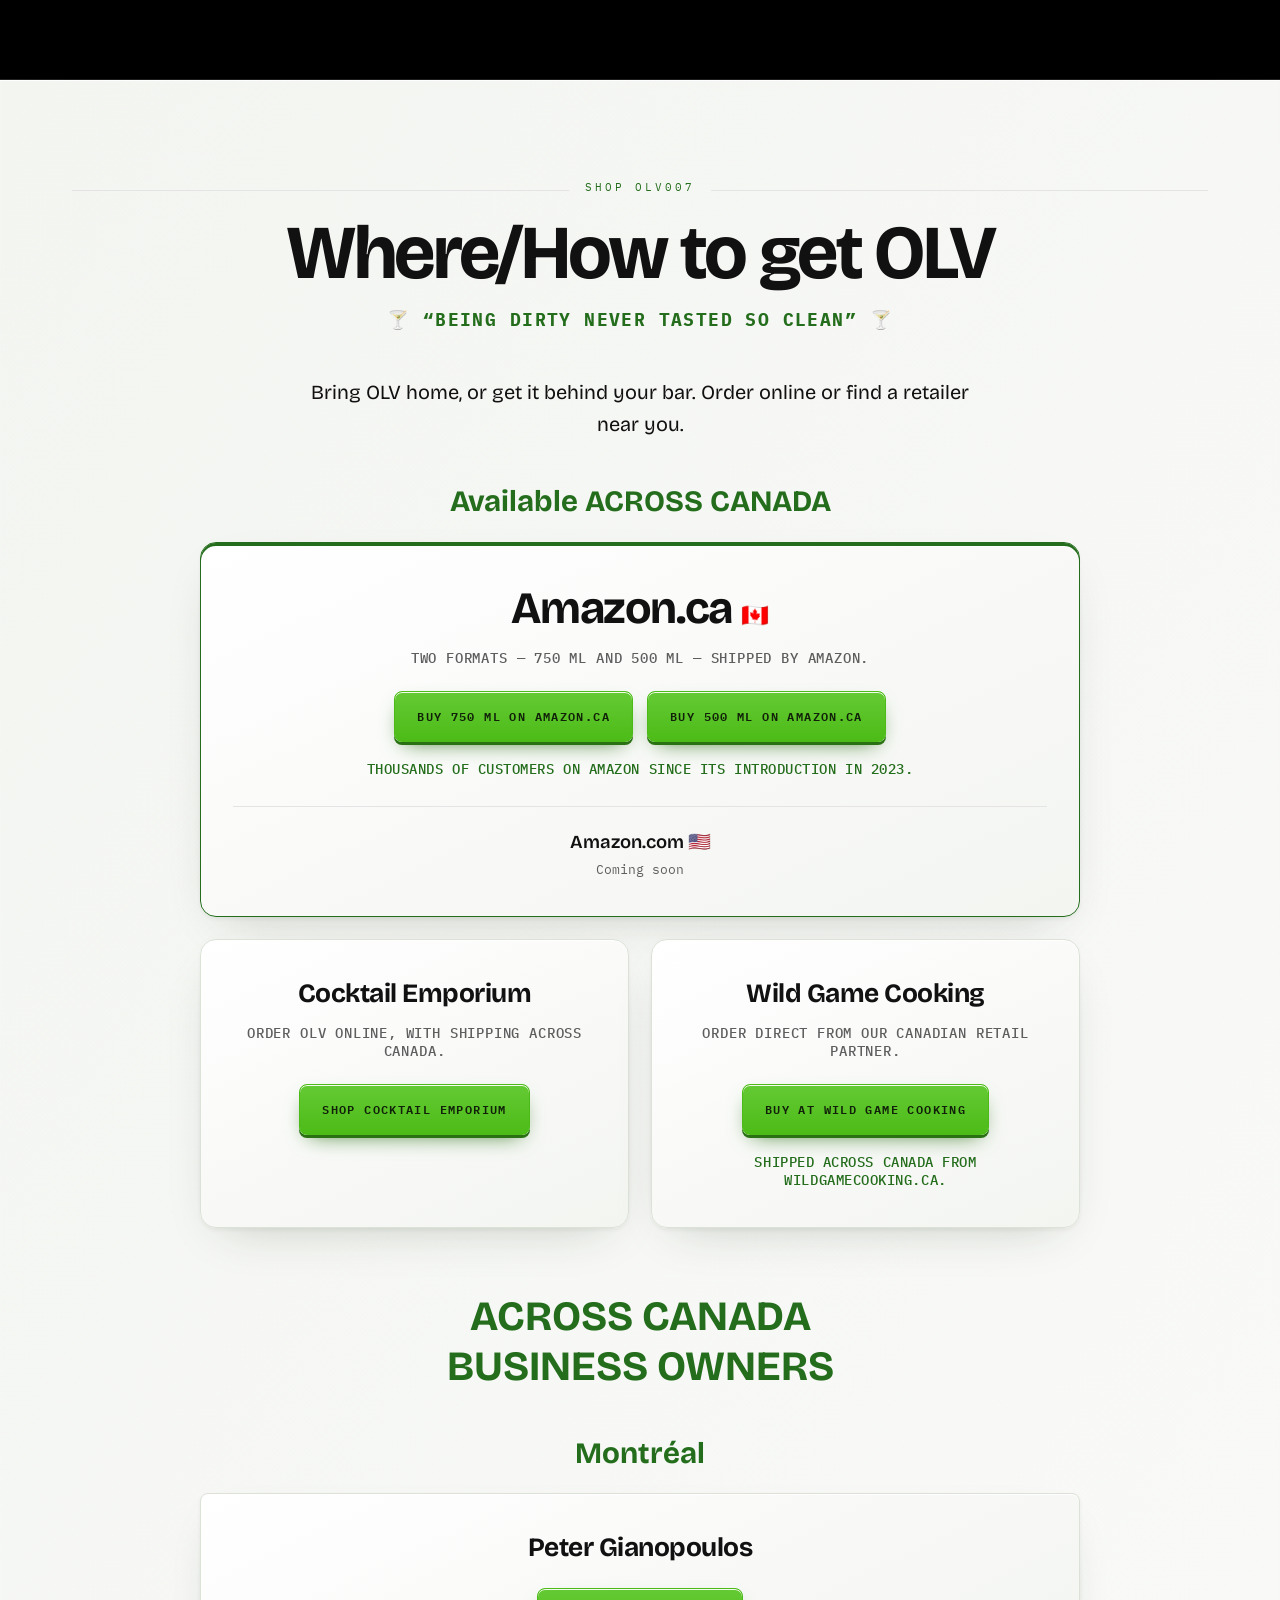
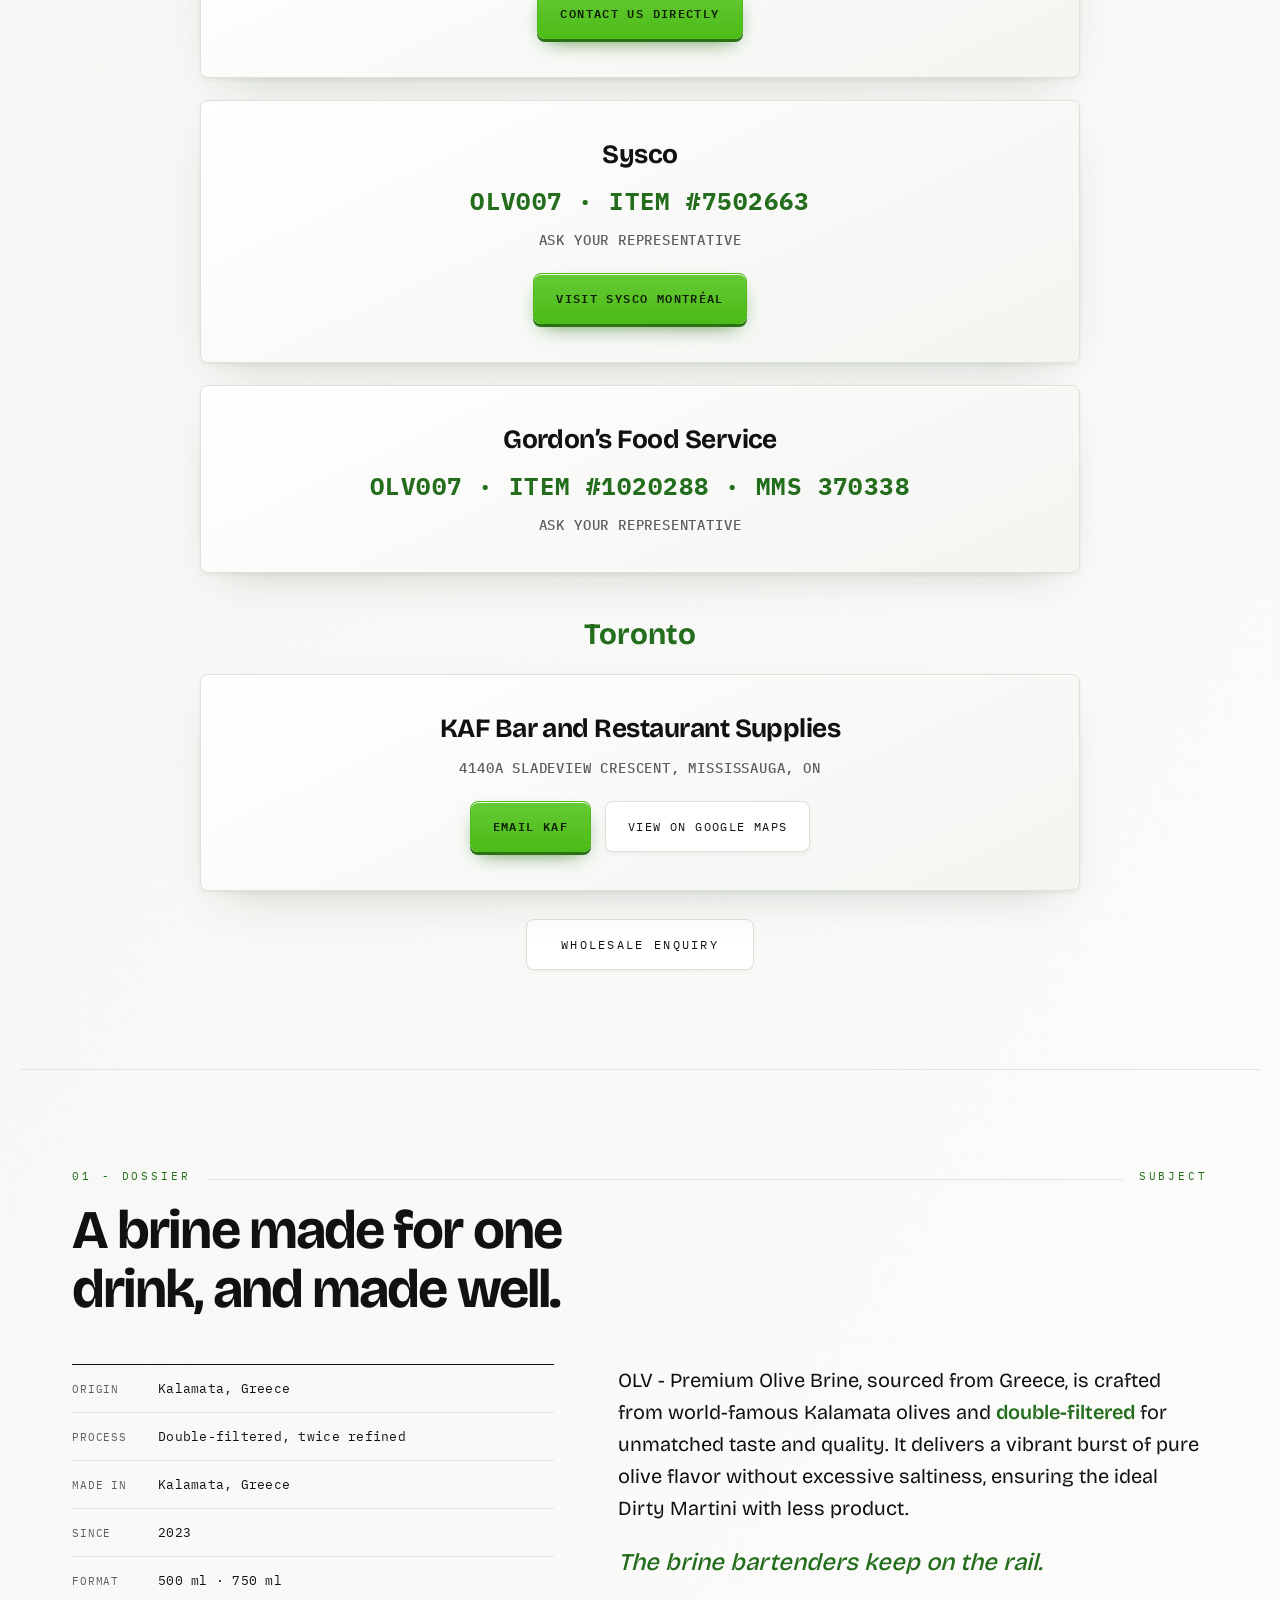
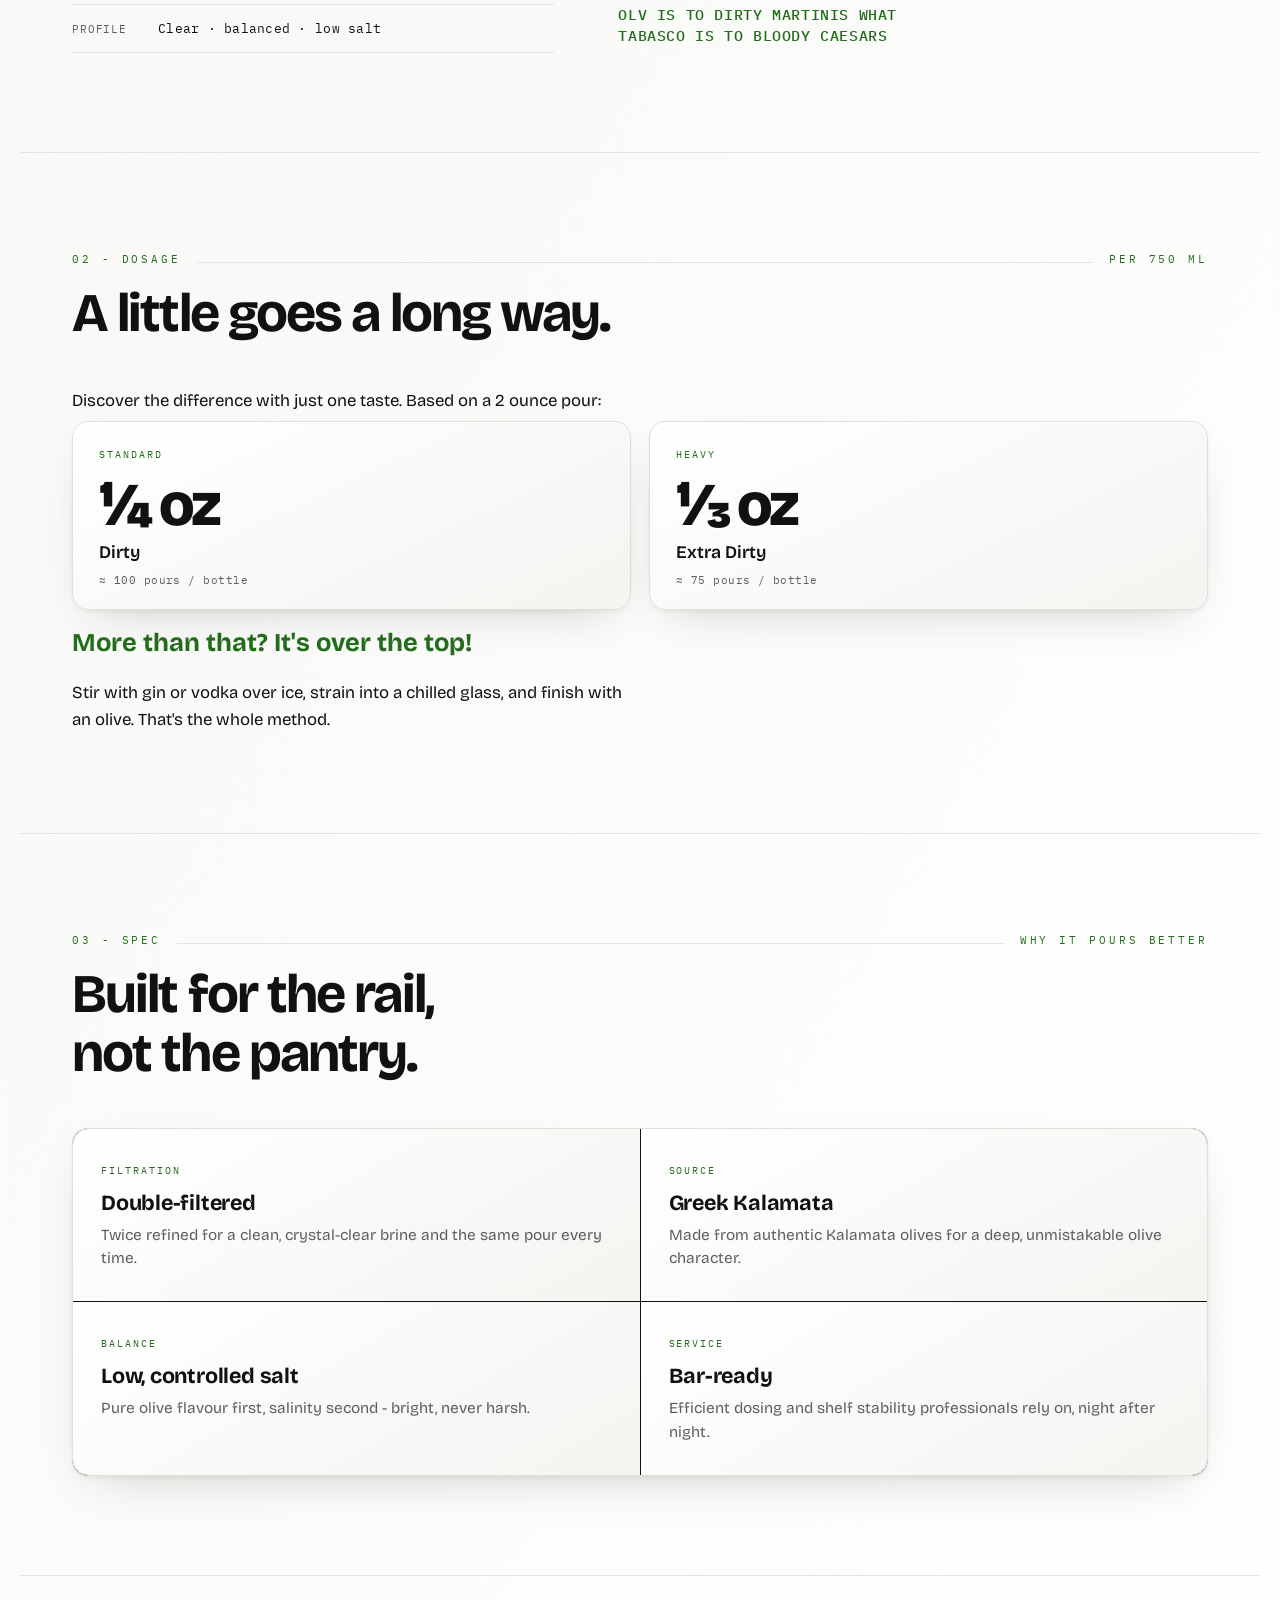
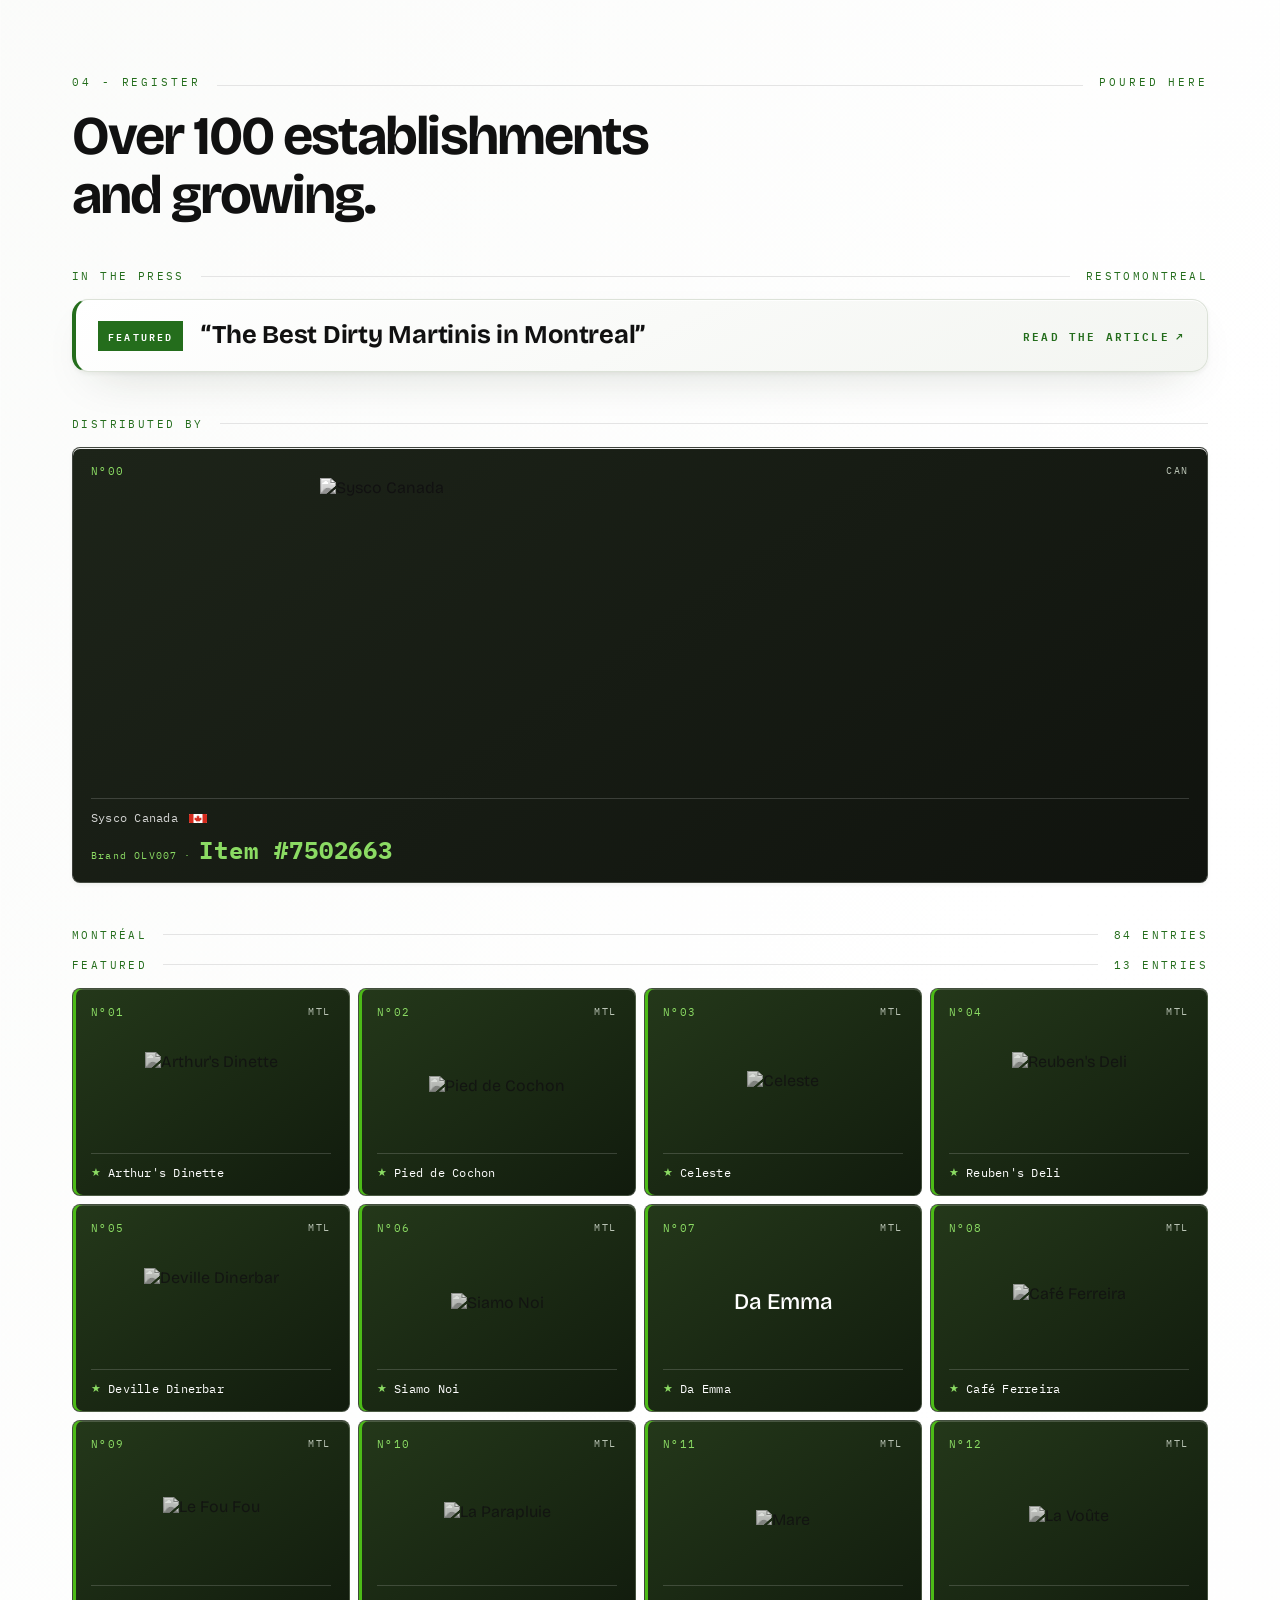
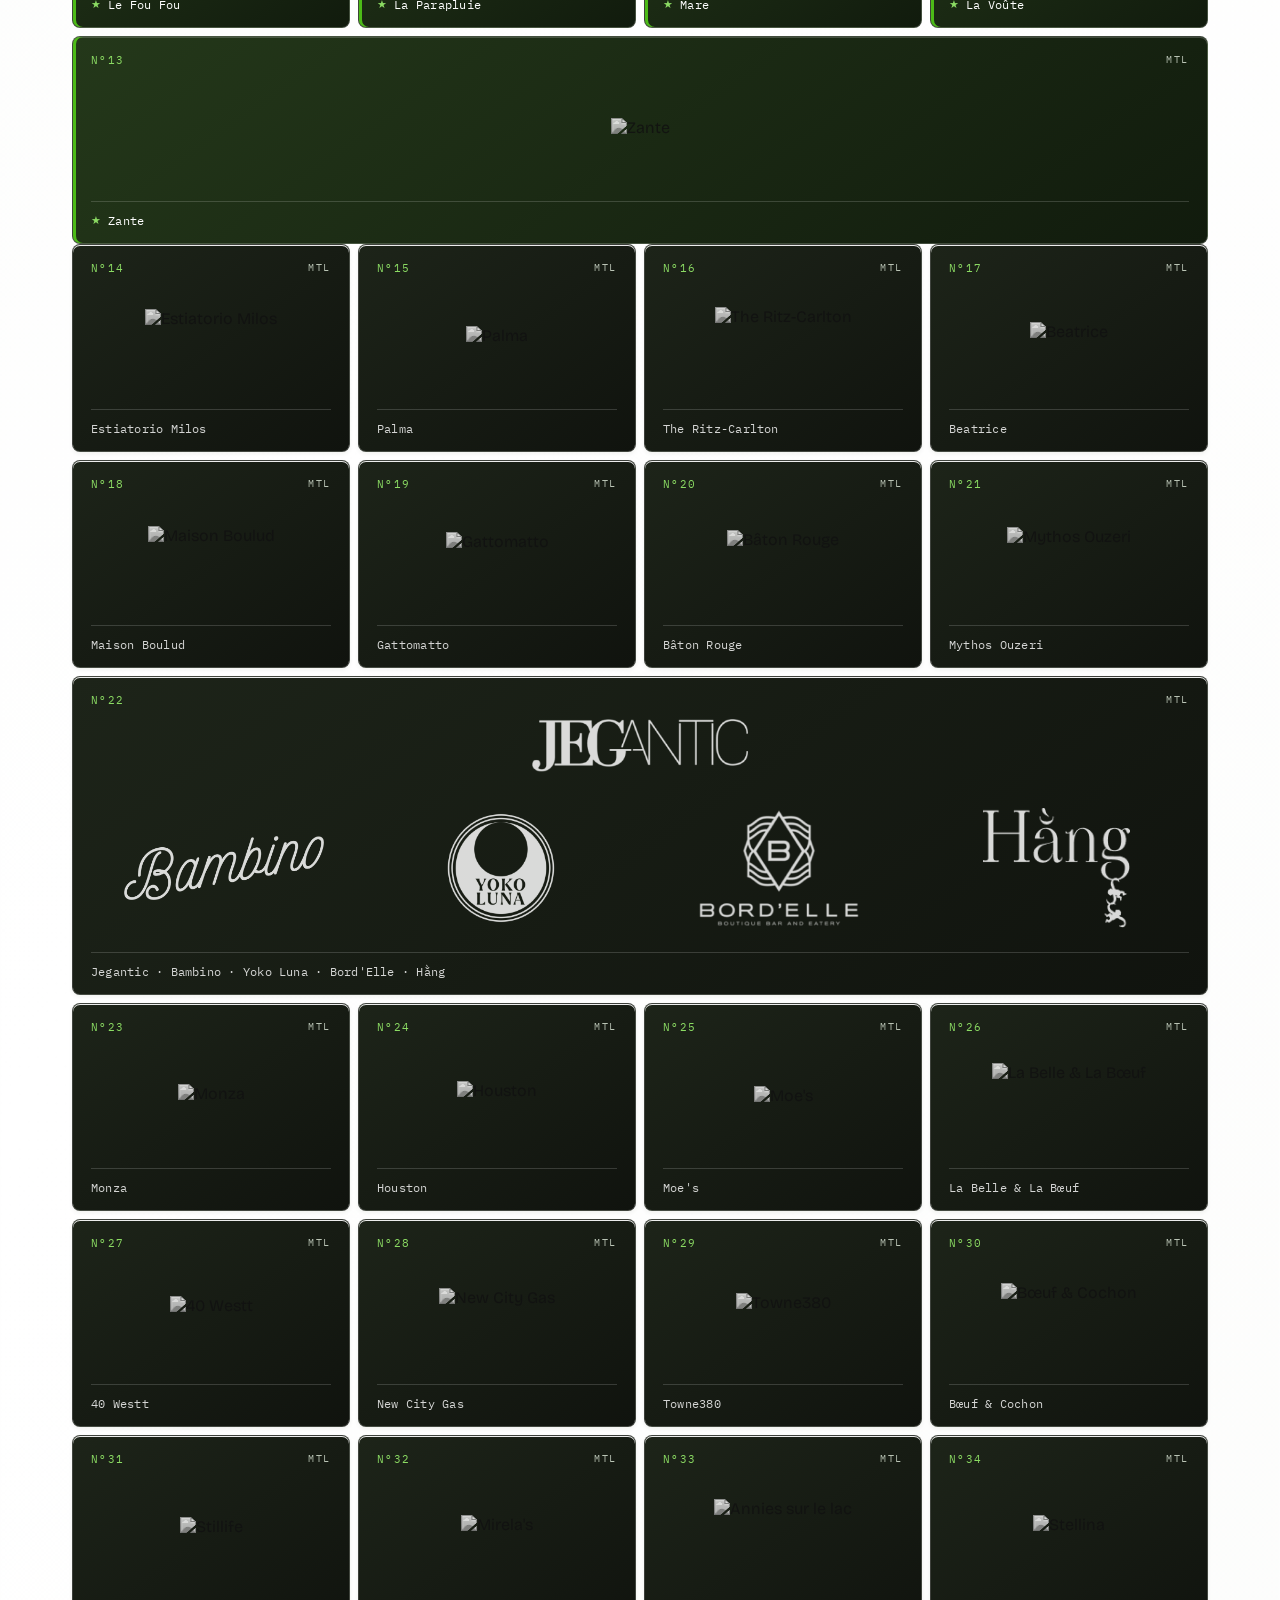
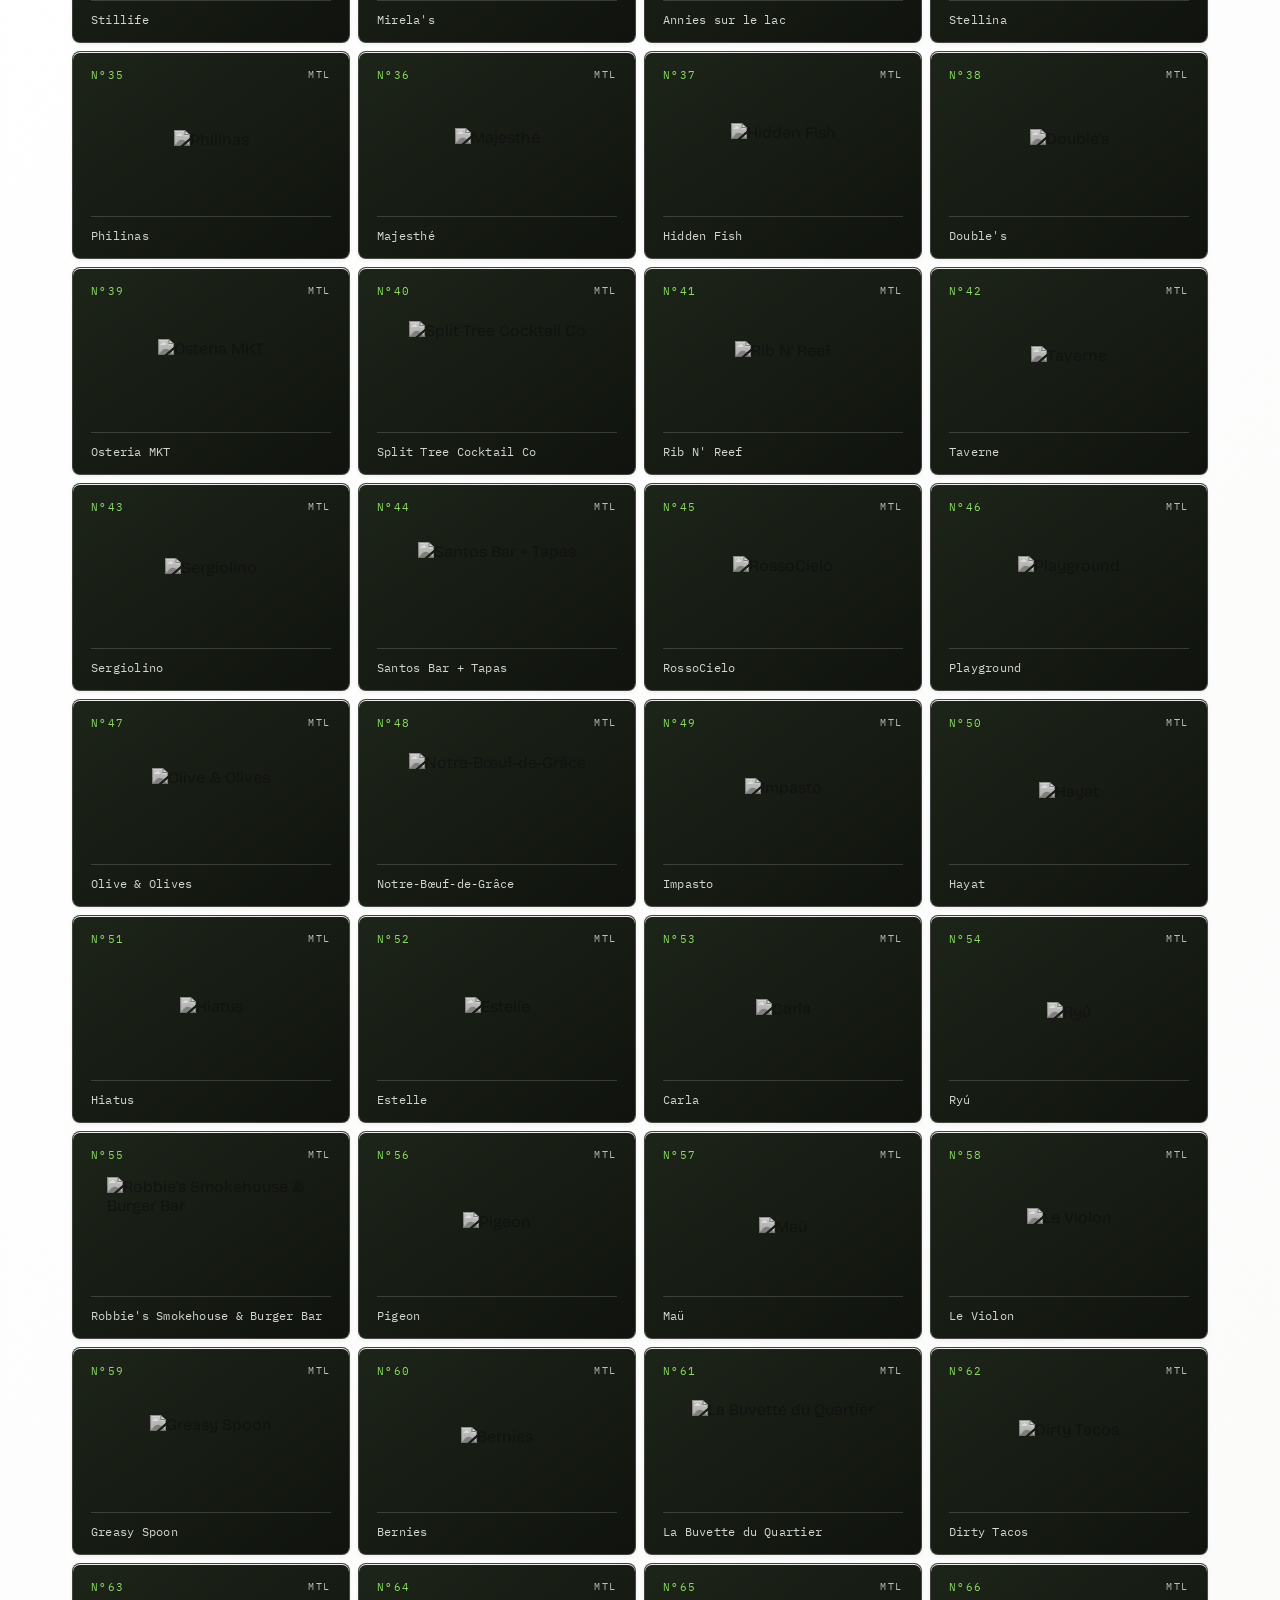
==== commit ab4c68bc: "Add representative prompt to Sysco and GFS listings" ====
--- a/index.html
+++ b/index.html
@@ -212,6 +212,7 @@
         <div class="store store--local">
           <h5 class="store__title">Sysco</h5>
           <p class="store__note store__note--item mono" data-fr="OLV007 · Article #7502663">OLV007 · Item #7502663</p>
+          <p class="store__note mono" data-fr="DEMANDEZ À VOTRE REPRÉSENTANT">ASK YOUR REPRESENTATIVE</p>
           <div class="cta-row">
             <a class="btn btn--stamp" href="https://www.sysco.ca/fr/location/montreal" target="_blank" rel="noopener" data-fr="Visiter Sysco Montréal">Visit Sysco Montréal</a>
           </div>
@@ -219,6 +220,7 @@
         <div class="store store--local" aria-labelledby="gfs-heading">
           <h5 class="store__title" id="gfs-heading">Gordon’s Food Service</h5>
           <p class="store__note store__note--item mono" data-fr="OLV007 · Article #1020288 · MMS 370338">OLV007 · Item #1020288 · MMS 370338</p>
+          <p class="store__note mono" data-fr="DEMANDEZ À VOTRE REPRÉSENTANT">ASK YOUR REPRESENTATIVE</p>
         </div>
       </div>
 
